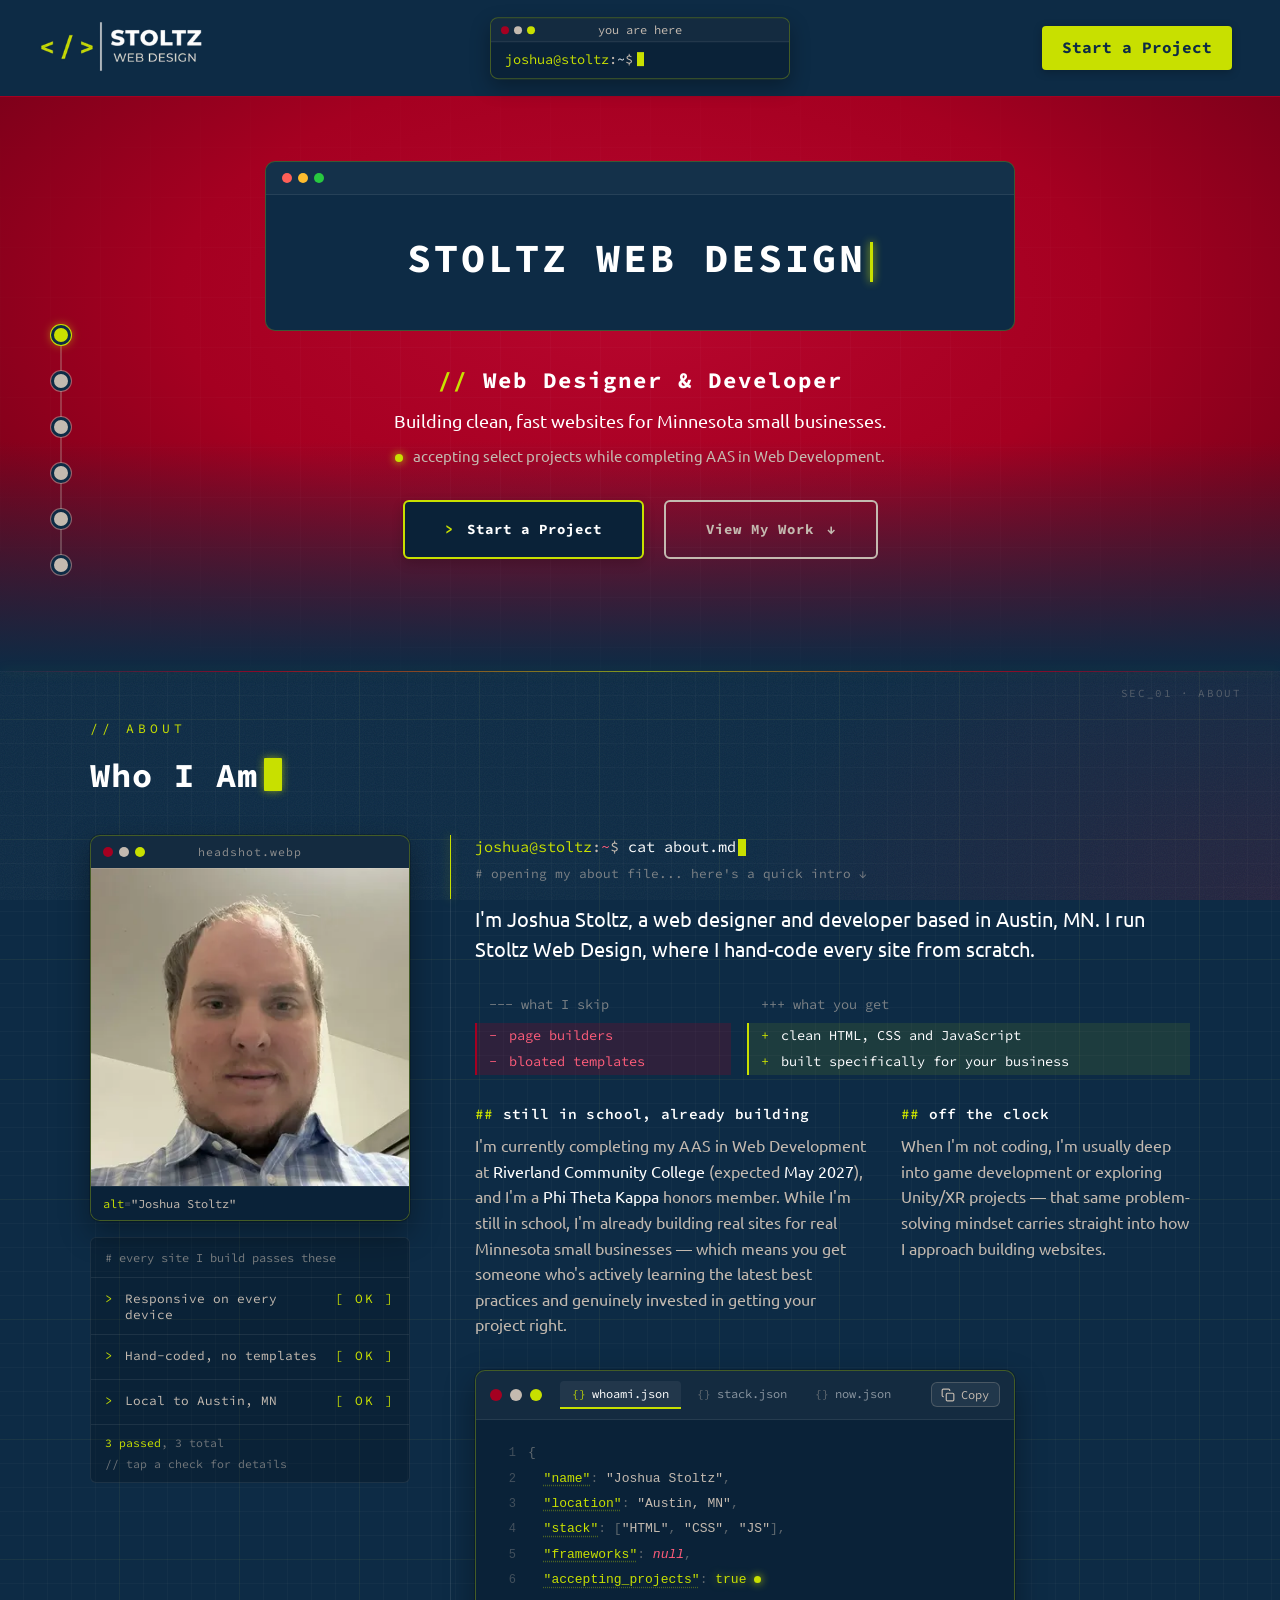
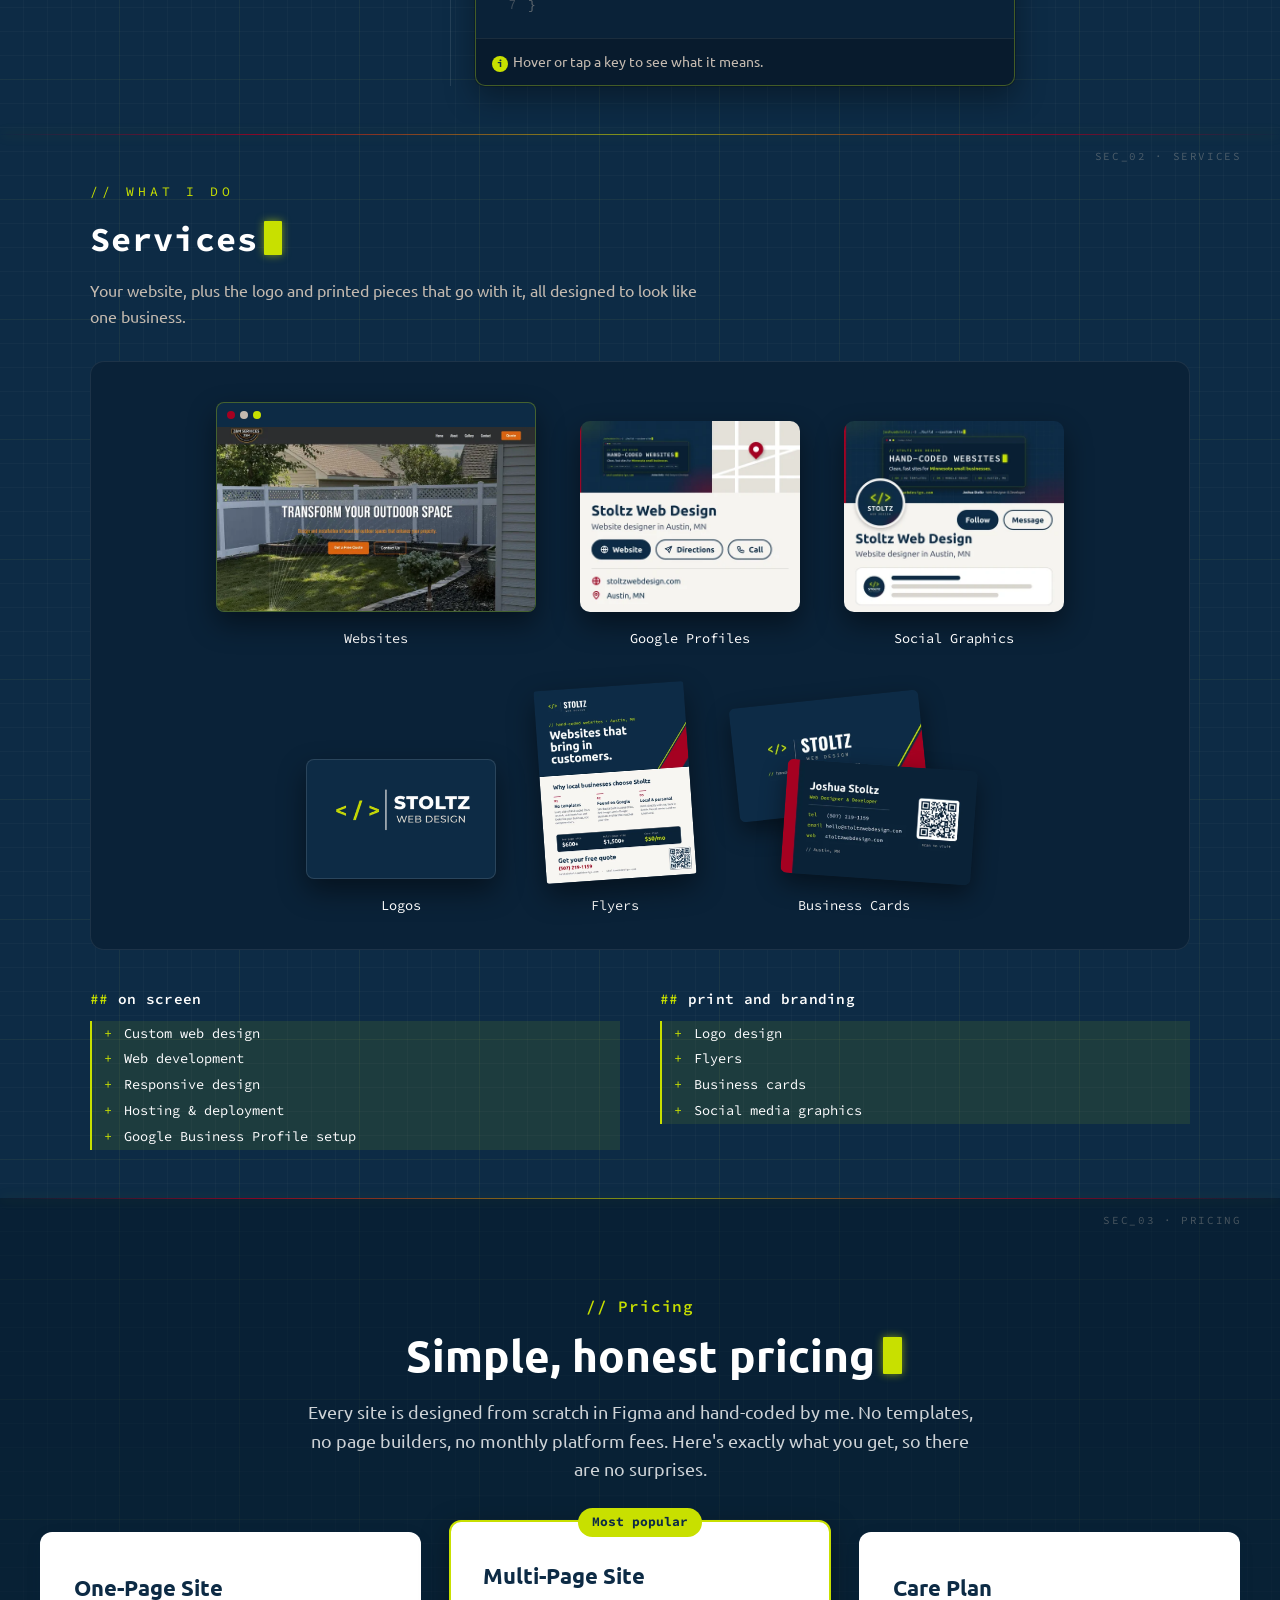
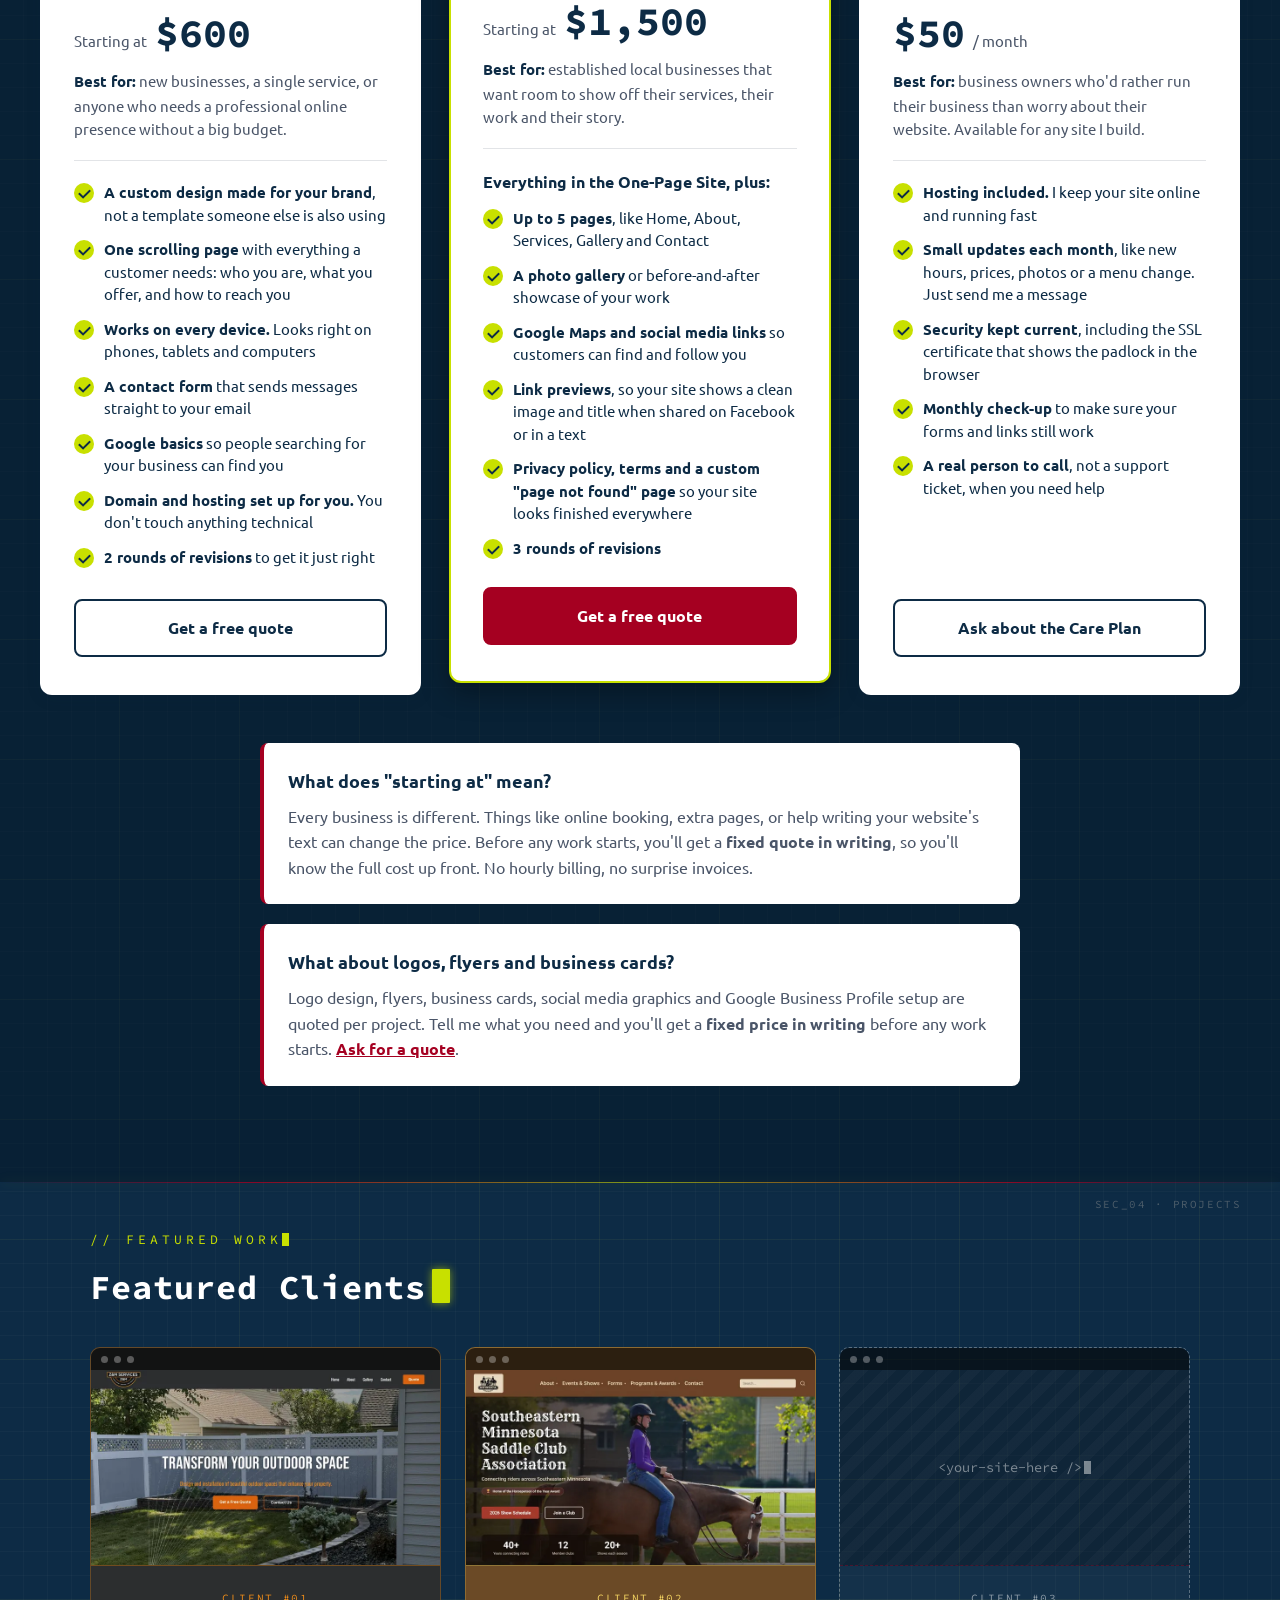
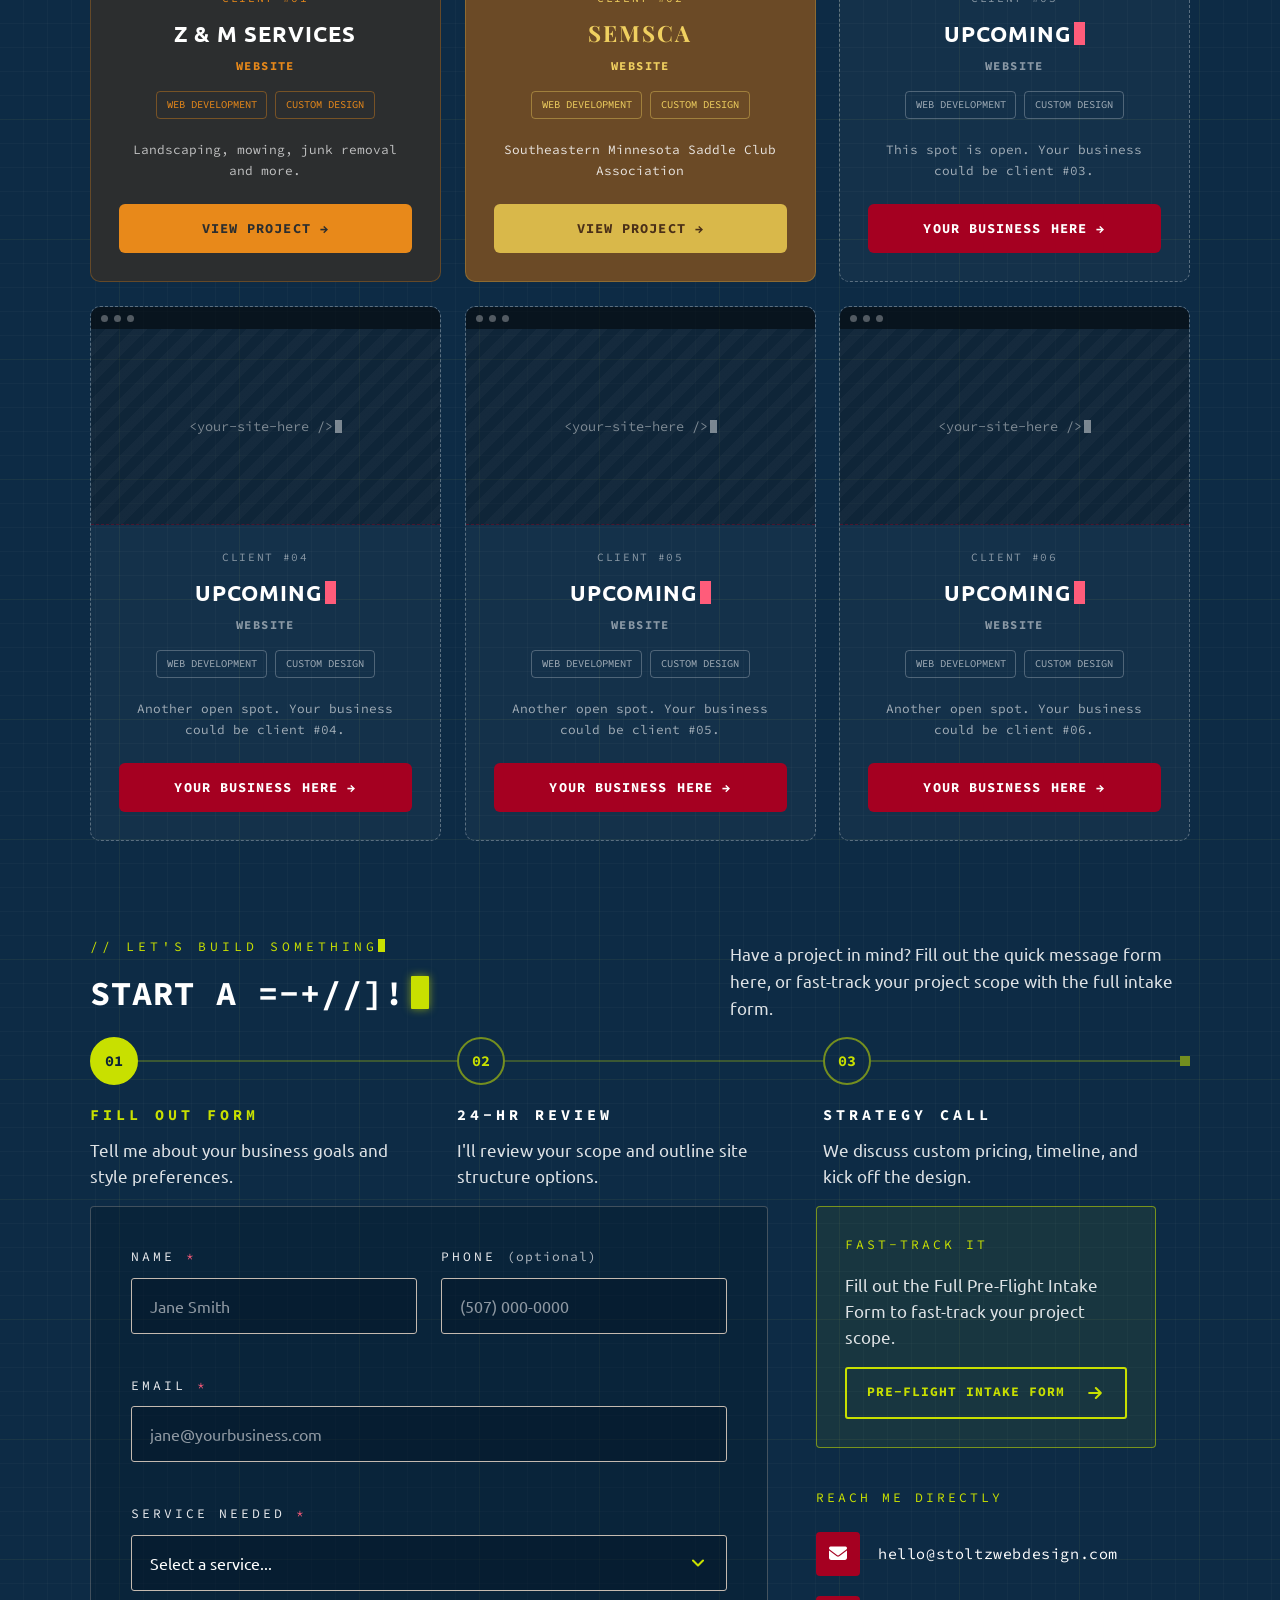
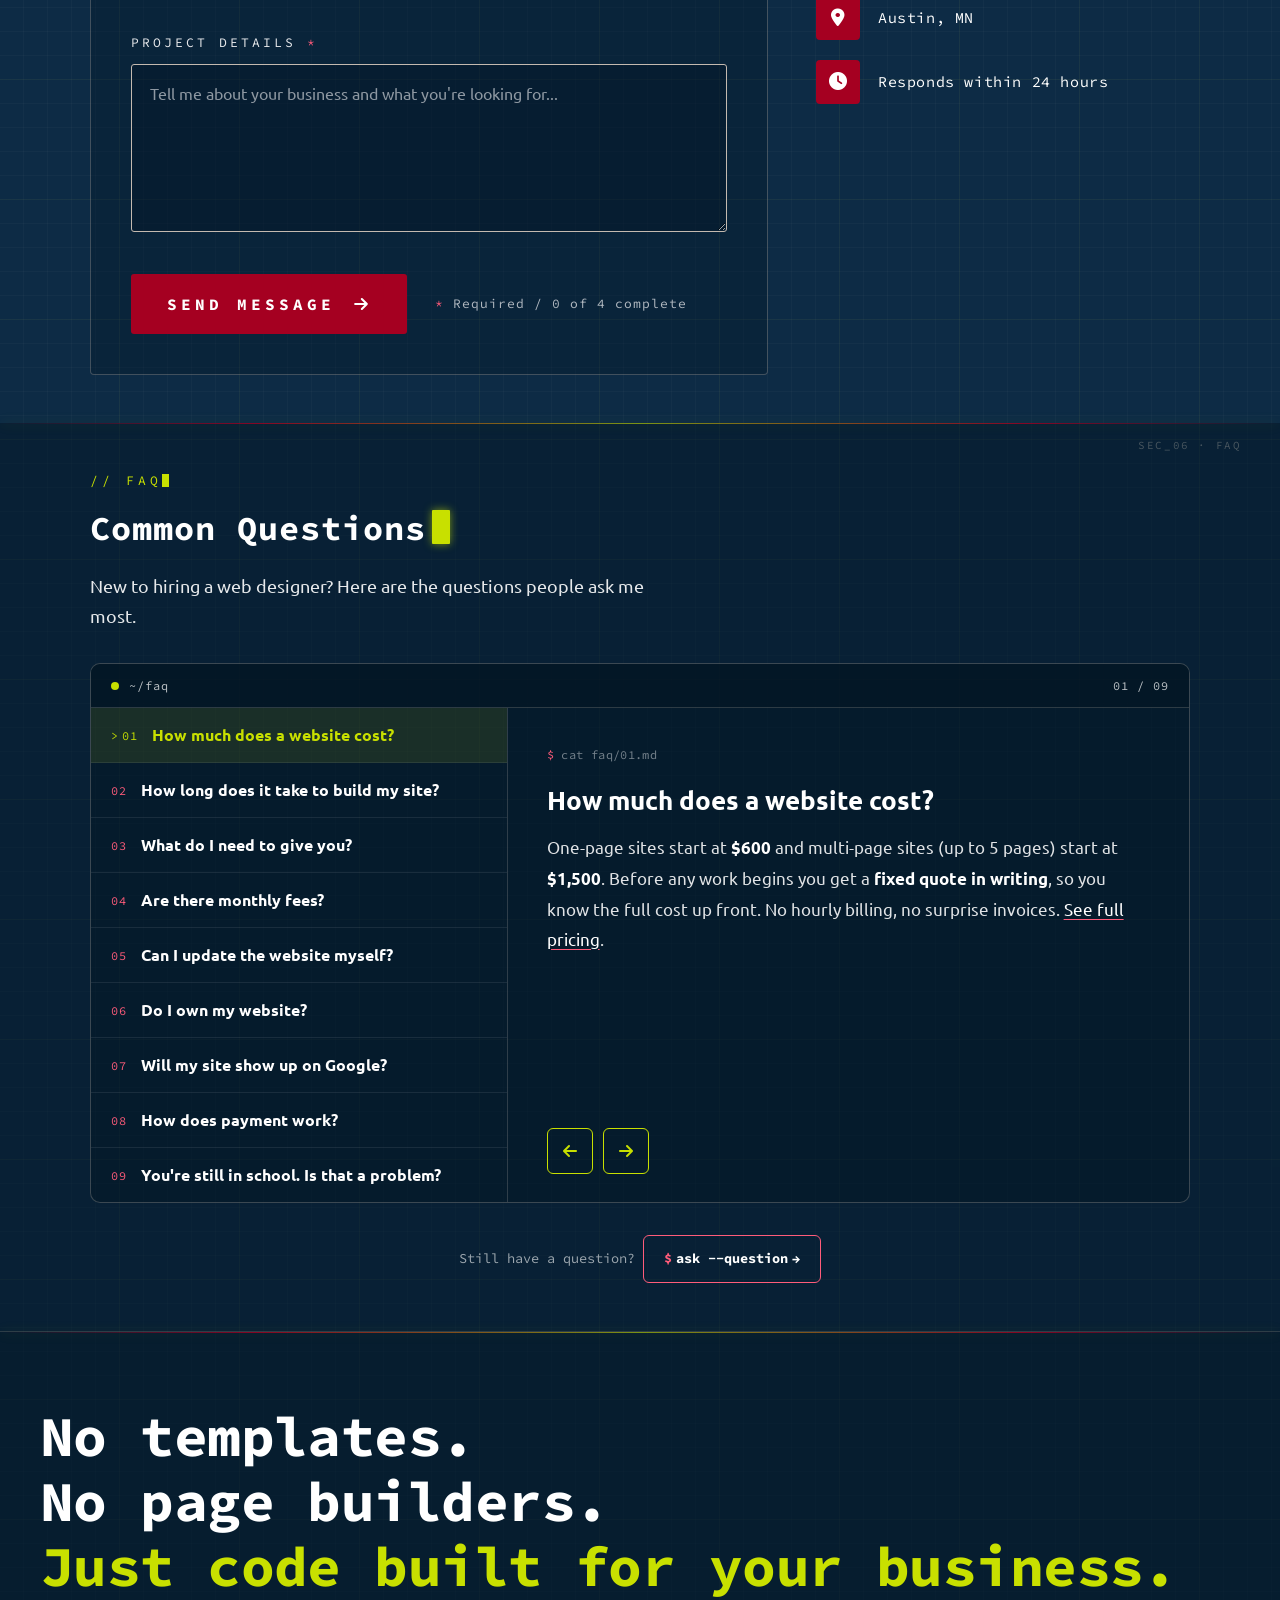
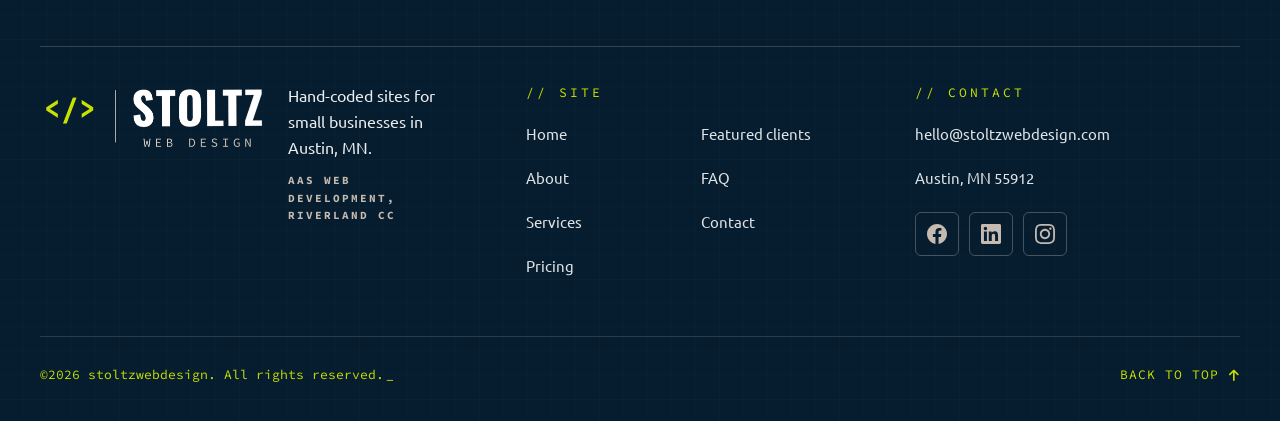
==== index.html @ 880bd02e "Initial commit" ====
<!DOCTYPE html>
<html lang="en">
<head>
  <meta charset="UTF-8" />
  <meta name="viewport" content="width=device-width, initial-scale=1.0" />
 
  <!-- ===== Page title + search description (what Google shows) ===== -->
  <title>Joshua Stoltz | Web Developer | Austin MN</title>
  <meta name="description" content="Stoltz Web Design builds custom, hand-coded websites for small businesses in Austin, MN and southern Minnesota. Fast, mobile-friendly sites with fixed, upfront pricing.">
  <link rel="canonical" href="https://stoltzwebdesign.com/">
  <meta name="theme-color" content="#0D2B45">
 
  <!-- ===== Link previews: Facebook, texts, LinkedIn (Open Graph) ===== -->
 <meta name="google-site-verification" content="0FNvPrrADdDI3hpWzajGYseowH3FAzj6MbQ3qB4H9hs" />
  <meta property="og:type" content="website">
  <meta property="og:site_name" content="Stoltz Web Design">
  <meta property="og:title" content="Joshua Stoltz | Web Developer | Austin MN">
  <meta property="og:description" content="Building clean, fast websites for Minnesota small businesses.">
  <meta property="og:url" content="https://stoltzwebdesign.com/">
  <meta property="og:image" content="https://stoltzwebdesign.com/images/social-preview.png">
  <meta property="og:image:width" content="1200">
  <meta property="og:image:height" content="630">
  <meta property="og:image:alt" content="Stoltz Web Design: hand-coded websites for Minnesota small businesses">
 
  <!-- ===== Link previews: X / Twitter ===== -->
  <meta name="twitter:card" content="summary_large_image">
  <meta name="twitter:title" content="Joshua Stoltz | Web Developer | Austin MN">
  <meta name="twitter:description" content="Building clean, fast websites for Minnesota small businesses.">
  <meta name="twitter:image" content="https://stoltzwebdesign.com/images/social-preview.png">
 
  <!-- ===== Business info for Google (local search) ===== -->
  <script type="application/ld+json">
  {
    "@context": "https://schema.org",
    "@type": "ProfessionalService",
    "name": "Stoltz Web Design",
    "url": "https://stoltzwebdesign.com/",
    "logo": "https://stoltzwebdesign.com/images/stoltzwebdesign-logo-800x400.png",
    "image": "https://stoltzwebdesign.com/images/social-preview.png",
    "description": "Custom, hand-coded websites for small businesses in Austin, MN and southern Minnesota.",
    "email": "hello@stoltzwebdesign.com",
    "founder": { "@type": "Person", "name": "Joshua Stoltz" },
    "address": {
      "@type": "PostalAddress",
      "addressLocality": "Austin",
      "addressRegion": "MN",
      "postalCode": "55912",
      "addressCountry": "US"
    },
    "areaServed": "Southern Minnesota",
    "sameAs": [
      "https://www.facebook.com/stoltzwebdesign",
      "https://www.linkedin.com/in/joshua-stoltz-bab0a749/",
      "https://www.instagram.com/8joshstol0329"
    ]
  }
  </script>
 
  <!-- ===== Fonts: only the ones the site uses (Playfair Display is for the SEMSCA card) ===== -->
  <link rel="preconnect" href="https://fonts.googleapis.com">
  <link rel="preconnect" href="https://fonts.gstatic.com" crossorigin>
  <link rel="preload" href="https://fonts.googleapis.com/css2?family=Source+Code+Pro:wght@400;600&family=Ubuntu:wght@400;700&family=Playfair+Display:wght@700&display=swap" as="style" onload="this.onload=null;this.rel='stylesheet'">
  <noscript><link rel="stylesheet" href="https://fonts.googleapis.com/css2?family=Source+Code+Pro:wght@400;600&family=Ubuntu:wght@400;700&family=Playfair+Display:wght@700&display=swap"></noscript>
 
  <!-- ===== Icons ===== -->
  <link rel="preload" href="https://cdnjs.cloudflare.com/ajax/libs/font-awesome/6.4.2/css/all.min.css" as="style" onload="this.onload=null;this.rel='stylesheet'">
  <noscript><link rel="stylesheet" href="https://cdnjs.cloudflare.com/ajax/libs/font-awesome/6.4.2/css/all.min.css"></noscript>
  <link rel="icon" type="image/png" href="images/favicon.png">
  <link rel="apple-touch-icon" href="images/favicon.png">

  <!-- ===== Google reCAPTCHA v3 (site key is public; the secret key lives in Formspree only) ===== -->
  <script src="https://www.google.com/recaptcha/api.js?render=6LflMOQtAAAAACCQQO16reyTGxxkavxoKQ863CHY" async defer></script>
 
  <link rel="stylesheet" href="css/style.css">
</head>
<body>

<!-- ==========================================================================
     1. HEADER / NAVIGATION
     ========================================================================== -->
<header>
  <nav class="navbar">
    <a class="navbar-brand" href="#">
      <img src="images/stoltzwebdesign-logo.webp"
           srcset="images/stoltzwebdesign-logo-300.webp 300w, images/stoltzwebdesign-logo-448.webp 448w, images/stoltzwebdesign-logo.webp 600w"
           sizes="(max-width: 360px) 200px, (max-width: 768px) 224px, (max-width: 991px) 248px, 300px"
           alt="Stoltz Web Design" width="600" height="300" fetchpriority="high">
    </a>
    <a class="nav-link nav-btn-cta" href="client-questionnaire.html">Start a Project</a>
  </nav>
</header>

<!-- Scroll-dot navigation — replaces the old horizontal nav links -->
<nav class="scroll-dots" id="scrollDots">
  <div class="dot" data-target="hero"><span class="dot-label">Home</span></div>
  <div class="dot" data-target="about"><span class="dot-label">About</span></div>
  <div class="dot" data-target="services"><span class="dot-label">Services</span></div>
  <div class="dot" data-target="pricing"><span class="dot-label">Pricing</span></div>
  <div class="dot" data-target="projects"><span class="dot-label">Work</span></div>
  <div class="dot" data-target="contact"><span class="dot-label">Contact</span></div>
</nav>
<!-- /HEADER / NAVIGATION -->

  <main>

    <!-- ==========================================================================
         2. HERO SECTION
         ========================================================================== -->
    <section class="hero-section" id="hero">
      <div class="hero-inner">
        <!-- NOTE: .hero-label has no CSS anymore (removed as unused during a style.css
             cleanup) — this span is currently dead markup, safe to delete whenever. -->
        <span class="hero-label"></span>

        <div class="typing-hero">
          <div class="typing-container">
            <span id="typed-text">JOSHUA STOLTZ</span><span class="cursor"></span>
          </div>
        </div>

        <p class="hero-sub">Web Designer & Developer</p>

        <p class="hero-tagline">
          Building clean, fast websites for Minnesota small businesses.

          <span class="hero-status">accepting select projects while completing AAS in Web Development.</span>
        </p>

      <div class="hero-cta">
  <a href="client-questionnaire.html" class="btn-primary-custom"><span class="btn-prompt" aria-hidden="true">&gt;</span> Start a Project</a>
<a href="#projects" class="btn-outline-custom">View My Work <span class="btn-down" aria-hidden="true">&darr;</span></a>
</div>

      </div>
    </section>
    <!-- /HERO SECTION -->

<!-- ==========================================================================
     3. ABOUT SECTION
     ========================================================================== -->
<section class="about-section" id="about">
  <div class="about-container">

    <div class="about-header">
      <p class="section-label">// ABOUT</p>
      <h2 class="section-title">Who I Am</h2>
    </div>

    <div class="about-grid">

      <!-- Left Column: Photo & Site Checks -->
      <div class="about-media">

        <!-- Photo in a file window. The bar under it shows the image's alt text as code. -->
        <figure class="about-image-wrapper">
          <img src="images/headshot.webp" srcset="images/headshot-360.webp 360w, images/headshot-540.webp 540w, images/headshot.webp 720w" sizes="340px" alt="Joshua Stoltz" class="about-portrait" width="720" height="720" loading="lazy" decoding="async">
          <figcaption class="about-caption" aria-hidden="true"><span class="cap-attr">alt</span><span class="cap-punct">=</span><span class="cap-str">"Joshua Stoltz"</span></figcaption>
        </figure>

        <!-- Site checks: boot up on scroll, click to expand -->
        <div class="about-badges">
          <p class="badge-title"># every site I build passes these</p>
          <div class="badge-item">
            <button class="badge" type="button" aria-expanded="false" aria-controls="badge-detail-1">
              <span class="badge-text">Responsive on every device</span>
              <span class="badge-status" aria-hidden="true">[ OK ]</span>
            </button>
            <p class="badge-detail" id="badge-detail-1" hidden>Tested at phone, tablet and desktop sizes (375px, 768px and 1440px) before launch.</p>
          </div>
          <div class="badge-item">
            <button class="badge" type="button" aria-expanded="false" aria-controls="badge-detail-2">
              <span class="badge-text">Hand-coded, no templates</span>
              <span class="badge-status" aria-hidden="true">[ OK ]</span>
            </button>
            <p class="badge-detail" id="badge-detail-2" hidden>Written line by line in HTML, CSS and JavaScript. No Wix, no WordPress themes, no page builders.</p>
          </div>
          <div class="badge-item">
            <button class="badge" type="button" aria-expanded="false" aria-controls="badge-detail-3">
              <span class="badge-text">Local to Austin, MN</span>
              <span class="badge-status" aria-hidden="true">[ OK ]</span>
            </button>
            <p class="badge-detail" id="badge-detail-3" hidden>Based right here in Austin. Happy to meet in person and talk through your project.</p>
          </div>
          <p class="badge-hint" aria-hidden="true">
            <span><span class="badge-pass">3 passed</span>, 3 total</span>
            <span>// tap a check for details</span>
          </p>
        </div>
      </div>

      <!-- Right Column: Bio Copy -->
      <div class="about-content">

        <!-- Terminal intro: command types out, then the comment fades in -->
        <div class="term-block">
          <p class="term-prompt">
            <span class="sr-only">Terminal command: open my about file</span>
            <span aria-hidden="true"><span class="term-user">joshua@stoltz</span>:<span class="term-path">~</span>$
            <span class="term-cmd" data-cmd="cat about.md">cat about.md</span><span class="term-caret"></span></span>
          </p>
          <p class="term-comment"># opening my about file... here's a quick intro ↓</p>
        </div>

        <!-- about.md: the "file" the command above prints out.
             Each block below appears in turn once the command finishes typing. -->
        <div class="md-out">

          <p class="md-lead">
            I'm Joshua Stoltz, a web designer and developer based in Austin, MN. I run Stoltz Web Design,
            where I hand-code every site from scratch.
          </p>

          <!-- Split diff: left pane is what I skip, right pane is what you get.
               The panes sit side by side and stack when the column gets narrow. -->
          <div class="md-diff">
            <div class="diff-pane">
              <div class="diff-file"><span aria-hidden="true">--- </span>what I skip</div>
              <ul class="diff-lines">
                <li class="diff-del"><span class="diff-mark" aria-hidden="true">-</span><span>page builders</span></li>
                <li class="diff-del"><span class="diff-mark" aria-hidden="true">-</span><span>bloated templates</span></li>
              </ul>
            </div>
            <div class="diff-pane diff-pane--add">
              <div class="diff-file"><span aria-hidden="true">+++ </span>what you get</div>
              <ul class="diff-lines">
                <li class="diff-add"><span class="diff-mark" aria-hidden="true">+</span><span>clean HTML, CSS and JavaScript</span></li>
                <li class="diff-add"><span class="diff-mark" aria-hidden="true">+</span><span>built specifically for your business</span></li>
              </ul>
            </div>
          </div>

          <!-- Two sections side by side; they stack when the column gets narrow -->
          <div class="md-row">
            <div class="md-block md-block--wide">
              <h3 class="md-h">still in school, already building</h3>
              <p>
                I'm currently completing my AAS in Web Development at <strong>Riverland Community College</strong>
                (expected <strong>May 2027</strong>), and I'm a <strong>Phi Theta Kappa</strong> honors member.
                While I'm still in school, I'm already building real sites for real Minnesota small businesses —
                which means you get someone who's actively learning the latest best practices and genuinely
                invested in getting your project right.
              </p>
            </div>

            <div class="md-block">
              <h3 class="md-h">off the clock</h3>
              <p>
                When I'm not coding, I'm usually deep into game development or exploring Unity/XR projects — that
                same problem-solving mindset carries straight into how I approach building websites.
              </p>
            </div>
          </div>

        </div><!-- /.md-out -->

 <!-- Interactive code card: file tabs + plain-English tooltips -->
<div class="code-card" id="codeCard">
  <div class="code-card-bar">
    <div class="window-controls">
      <span class="control close" title="Close"></span>
      <span class="control minimize" title="Minimize"></span>
      <span class="control maximize" title="Maximize"></span>
    </div>

    <div class="code-tabs" role="tablist" aria-label="About files">
      <button class="code-tab is-active" role="tab" id="tab-whoami" aria-selected="true" aria-controls="file-whoami">
        <span class="tab-icon">{}</span>
        <span class="tab-name">whoami.json</span>
      </button>
      <button class="code-tab" role="tab" id="tab-stack" aria-selected="false" aria-controls="file-stack" tabindex="-1">
        <span class="tab-icon">{}</span>
        <span class="tab-name">stack.json</span>
      </button>
      <button class="code-tab" role="tab" id="tab-now" aria-selected="false" aria-controls="file-now" tabindex="-1">
        <span class="tab-icon">{}</span>
        <span class="tab-name">now.json</span>
      </button>
    </div>

    <!-- Copy Button -->
    <button class="copy-btn" id="copyJsonBtn" type="button" aria-label="Copy JSON file">
      <svg class="copy-icon" viewBox="0 0 24 24" width="14" height="14" stroke="currentColor" stroke-width="2" fill="none">
        <rect x="9" y="9" width="13" height="13" rx="2" ry="2"></rect>
        <path d="M5 15H4a2 2 0 0 1-2-2V4a2 2 0 0 1 2-2h9a2 2 0 0 1 2 2v1"></path>
      </svg>
      <span class="copy-text">Copy</span>
    </button>
  </div>

  <!-- FILE 1: whoami.json -->
  <pre class="code-file is-active" id="file-whoami" role="tabpanel" aria-labelledby="tab-whoami"><code><span class="line"><span class="ln">1</span><span class="p">{</span></span>
<span class="line"><span class="ln">2</span>  <span class="k" tabindex="0" data-tip="That's me.">"name"</span><span class="p">:</span> <span class="s">"Joshua Stoltz"</span><span class="p">,</span></span>
<span class="line"><span class="ln">3</span>  <span class="k" tabindex="0" data-tip="Local. We can meet in person.">"location"</span><span class="p">:</span> <span class="s">"Austin, MN"</span><span class="p">,</span></span>
<span class="line"><span class="ln">4</span>  <span class="k" tabindex="0" data-tip="The three languages every website is built with.">"stack"</span><span class="p">:</span> <span class="p">[</span><span class="s">"HTML"</span><span class="p">,</span> <span class="s">"CSS"</span><span class="p">,</span> <span class="s">"JS"</span><span class="p">],</span></span>
<span class="line"><span class="ln">5</span>  <span class="k" tabindex="0" data-tip="No page builders or bloated add-ons. Everything is written by hand.">"frameworks"</span><span class="p">:</span> <span class="n null-val">null</span><span class="p">,</span></span>
<span class="line"><span class="ln">6</span>  <span class="k" tabindex="0" data-tip="Yes, I'm taking new clients. Click true to get in touch.">"accepting_projects"</span><span class="p">:</span> <a href="#contact" class="n code-live">true<span class="pulse-dot" title="Available now"></span></a></span>
<span class="line"><span class="ln">7</span><span class="p">}</span></span></code></pre>

  <!-- FILE 2: stack.json -->
  <pre class="code-file" id="file-stack" role="tabpanel" aria-labelledby="tab-stack" hidden><code><span class="line"><span class="ln">1</span><span class="p">{</span></span>
<span class="line"><span class="ln">2</span>  <span class="k" tabindex="0" data-tip="Every site is designed first, so you see it before it's built.">"design"</span><span class="p">:</span> <span class="s">"Figma"</span><span class="p">,</span></span>
<span class="line"><span class="ln">3</span>  <span class="k" tabindex="0" data-tip="The code behind your site, written from scratch.">"code"</span><span class="p">:</span> <span class="p">[</span><span class="s">"HTML5"</span><span class="p">,</span> <span class="s">"CSS3"</span><span class="p">,</span> <span class="s">"JavaScript"</span><span class="p">],</span></span>
<span class="line"><span class="ln">4</span>  <span class="k" tabindex="0" data-tip="Where your site lives online. Fast and secure.">"hosting"</span><span class="p">:</span> <span class="s">"Netlify"</span><span class="p">,</span></span>
<span class="line"><span class="ln">5</span>  <span class="k" tabindex="0" data-tip="Contact forms that send straight to your email.">"forms"</span><span class="p">:</span> <span class="s">"Formspree"</span><span class="p">,</span></span>
<span class="line"><span class="ln">6</span>  <span class="k" tabindex="0" data-tip="Tested at phone, tablet and desktop sizes.">"breakpoints"</span><span class="p">:</span> <span class="p">[</span><span class="n num-val">375</span><span class="p">,</span> <span class="n num-val">768</span><span class="p">,</span> <span class="n num-val">1440</span><span class="p">]</span></span>
<span class="line"><span class="ln">7</span><span class="p">}</span></span></code></pre>

  <!-- FILE 3: now.json -->
  <pre class="code-file" id="file-now" role="tabpanel" aria-labelledby="tab-now" hidden><code><span class="line"><span class="ln">1</span><span class="p">{</span></span>
<span class="line"><span class="ln">2</span>  <span class="k" tabindex="0" data-tip="My current degree program.">"studying"</span><span class="p">:</span> <span class="s">"AAS Web Development"</span><span class="p">,</span></span>
<span class="line"><span class="ln">3</span>  <span class="k" tabindex="0" data-tip="Riverland Community College.">"school"</span><span class="p">:</span> <span class="s">"Riverland CC"</span><span class="p">,</span></span>
<span class="line"><span class="ln">4</span>  <span class="k" tabindex="0" data-tip="Expected graduation.">"graduating"</span><span class="p">:</span> <span class="s">"May 2027"</span><span class="p">,</span></span>
<span class="line"><span class="ln">5</span>  <span class="k" tabindex="0" data-tip="Academic honor society for top students.">"honors"</span><span class="p">:</span> <span class="s">"Phi Theta Kappa"</span><span class="p">,</span></span>
<span class="line"><span class="ln">6</span>  <span class="k" tabindex="0" data-tip="What I build when I'm not building websites.">"side_quest"</span><span class="p">:</span> <span class="s">"Unity / XR games"</span></span>
<span class="line"><span class="ln">7</span><span class="p">}</span></span></code></pre>

  <p class="code-hint" aria-live="polite">
    <span class="hint-icon">i</span>
    <span>Hover or tap a key to see what it means.</span>
  </p>
</div><!-- /.code-card -->

      </div><!-- /.about-content -->
    </div><!-- /.about-grid -->
  </div><!-- /.about-container -->
</section>
<!-- /ABOUT SECTION -->

<section class="services-section" id="services">
  <div class="section-heading">
    <p class="section-label">// WHAT I DO</p>
    <h2 class="section-title">Services</h2>
    <p class="services-intro">Your website, plus the logo and printed pieces that go with it, all designed to look like one business.</p>
  </div>

  <!-- The kit: a real example of each kind of work -->
  <div class="kit">
    <figure class="kit-item">
      <div class="kit-browser">
        <img src="zm-fullpage.webp" alt="The Z&amp;M Services website" width="800" height="1113" loading="lazy" decoding="async">
      </div>
      <figcaption>Websites</figcaption>
    </figure>

    <figure class="kit-item">
      <img class="kit-shot" src="images/service-google.webp" alt="Example of a Google Business Profile for Stoltz Web Design" width="460" height="400" loading="lazy" decoding="async">
      <figcaption>Google Profiles</figcaption>
    </figure>

    <figure class="kit-item">
      <img class="kit-shot" src="images/service-social.webp" alt="Example of a social media page with a matching cover and profile picture" width="460" height="400" loading="lazy" decoding="async">
      <figcaption>Social Graphics</figcaption>
    </figure>

    <figure class="kit-item">
      <div class="kit-logo">
        <img src="images/stoltzwebdesign-logo-448.webp" alt="The Stoltz Web Design logo" width="448" height="224" loading="lazy" decoding="async">
      </div>
      <figcaption>Logos</figcaption>
    </figure>

    <figure class="kit-item">
      <img class="kit-flyer" src="images/service-flyer.webp" alt="A Stoltz Web Design flyer" width="450" height="579" loading="lazy" decoding="async">
      <figcaption>Flyers</figcaption>
    </figure>

    <figure class="kit-item">
      <div class="kit-cards">
        <img src="images/service-card-front.webp" alt="" width="520" height="312" loading="lazy" decoding="async">
        <img src="images/service-card-back.webp" alt="A Stoltz Web Design business card" width="520" height="312" loading="lazy" decoding="async">
      </div>
      <figcaption>Business Cards</figcaption>
    </figure>
  </div>

  <!-- The full list, in two groups -->
  <div class="svc-lists">
    <div class="svc-list">
      <h3 class="md-h">on screen</h3>
      <ul class="diff-lines">
        <li class="diff-add"><span class="diff-mark" aria-hidden="true">+</span><span>Custom web design</span></li>
        <li class="diff-add"><span class="diff-mark" aria-hidden="true">+</span><span>Web development</span></li>
        <li class="diff-add"><span class="diff-mark" aria-hidden="true">+</span><span>Responsive design</span></li>
        <li class="diff-add"><span class="diff-mark" aria-hidden="true">+</span><span>Hosting &amp; deployment</span></li>
        <li class="diff-add"><span class="diff-mark" aria-hidden="true">+</span><span>Google Business Profile setup</span></li>
      </ul>
    </div>

    <div class="svc-list">
      <h3 class="md-h">print and branding</h3>
      <ul class="diff-lines">
        <li class="diff-add"><span class="diff-mark" aria-hidden="true">+</span><span>Logo design</span></li>
        <li class="diff-add"><span class="diff-mark" aria-hidden="true">+</span><span>Flyers</span></li>
        <li class="diff-add"><span class="diff-mark" aria-hidden="true">+</span><span>Business cards</span></li>
        <li class="diff-add"><span class="diff-mark" aria-hidden="true">+</span><span>Social media graphics</span></li>
      </ul>
    </div>
  </div>
</section>
<!-- /SERVICES SECTION -->
<!-- ==========================================================================
     4b. PRICING SECTION
     ========================================================================== -->
<section class="pricing" id="pricing" aria-labelledby="pricing-heading">
  <div class="pricing__container">

    <div class="pricing__header">
      <p class="pricing__eyebrow">// Pricing</p>
      <h2 class="pricing__heading" id="pricing-heading">Simple, honest pricing</h2>
      <p class="pricing__intro">
        Every site is designed from scratch in Figma and hand-coded by me. No templates,
        no page builders, no monthly platform fees. Here's exactly what you get, so there
        are no surprises.
      </p>
    </div>

    <div class="pricing__grid">

      <!-- ONE-PAGE SITE -->
      <article class="pricing__card">
        <h3 class="pricing__name">One-Page Site</h3>
        <p class="pricing__price">
          <span class="pricing__from">Starting at</span>
          <span class="pricing__amount">$600</span>
        </p>
        <p class="pricing__fit">
          <strong>Best for:</strong> new businesses, a single service, or anyone who needs
          a professional online presence without a big budget.
        </p>
        <ul class="pricing__list">
          <li><strong>A custom design made for your brand</strong>, not a template someone else is also using</li>
          <li><strong>One scrolling page</strong> with everything a customer needs: who you are, what you offer, and how to reach you</li>
          <li><strong>Works on every device.</strong> Looks right on phones, tablets and computers</li>
          <li><strong>A contact form</strong> that sends messages straight to your email</li>
          <li><strong>Google basics</strong> so people searching for your business can find you</li>
          <li><strong>Domain and hosting set up for you.</strong> You don't touch anything technical</li>
          <li><strong>2 rounds of revisions</strong> to get it just right</li>
        </ul>
        <a class="pricing__btn pricing__btn--outline" href="#contact">Get a free quote</a>
      </article>

      <!-- MULTI-PAGE SITE (featured) -->
      <article class="pricing__card pricing__card--featured">
        <p class="pricing__badge">Most popular</p>
        <h3 class="pricing__name">Multi-Page Site</h3>
        <p class="pricing__price">
          <span class="pricing__from">Starting at</span>
          <span class="pricing__amount">$1,500</span>
        </p>
        <p class="pricing__fit">
          <strong>Best for:</strong> established local businesses that want room to show off
          their services, their work and their story.
        </p>
        <p class="pricing__plus">Everything in the One-Page Site, plus:</p>
        <ul class="pricing__list">
          <li><strong>Up to 5 pages</strong>, like Home, About, Services, Gallery and Contact</li>
          <li><strong>A photo gallery</strong> or before-and-after showcase of your work</li>
          <li><strong>Google Maps and social media links</strong> so customers can find and follow you</li>
          <li><strong>Link previews</strong>, so your site shows a clean image and title when shared on Facebook or in a text</li>
          <li><strong>Privacy policy, terms and a custom "page not found" page</strong> so your site looks finished everywhere</li>
          <li><strong>3 rounds of revisions</strong></li>
        </ul>
        <a class="pricing__btn" href="#contact">Get a free quote</a>
      </article>

      <!-- CARE PLAN -->
      <article class="pricing__card">
        <h3 class="pricing__name">Care Plan</h3>
        <p class="pricing__price">
          <span class="pricing__amount">$50</span>
          <span class="pricing__per">/ month</span>
        </p>
        <p class="pricing__fit">
          <strong>Best for:</strong> business owners who'd rather run their business than
          worry about their website. Available for any site I build.
        </p>
        <ul class="pricing__list">
          <li><strong>Hosting included.</strong> I keep your site online and running fast</li>
          <li><strong>Small updates each month</strong>, like new hours, prices, photos or a menu change. Just send me a message</li>
          <li><strong>Security kept current</strong>, including the SSL certificate that shows the padlock in the browser</li>
          <li><strong>Monthly check-up</strong> to make sure your forms and links still work</li>
          <li><strong>A real person to call</strong>, not a support ticket, when you need help</li>
        </ul>
        <a class="pricing__btn pricing__btn--outline" href="#contact">Ask about the Care Plan</a>
      </article>

    </div>

    <!-- What "starting at" means -->
    <div class="pricing__note">
      <h3 class="pricing__note-heading">What does "starting at" mean?</h3>
      <p>
        Every business is different. Things like online booking, extra pages, or help writing
        your website's text can change the price. Before any work starts, you'll get a
        <strong>fixed quote in writing</strong>, so you'll know the full cost up front.
        No hourly billing, no surprise invoices.
      </p>
    </div>

    <!-- Print and branding work has no set price list -->
    <div class="pricing__note">
      <h3 class="pricing__note-heading">What about logos, flyers and business cards?</h3>
      <p>
        Logo design, flyers, business cards, social media graphics and Google Business Profile
        setup are quoted per project. Tell me what you need and you'll get a
        <strong>fixed price in writing</strong> before any work starts.
        <a href="#contact">Ask for a quote</a>.
      </p>
    </div>

  </div>
</section>
<!-- /PRICING SECTION -->

<!-- ==========================================================================
     5. FEATURED CLIENTS / PORTFOLIO SECTION
     ========================================================================== -->
<section class="clients-section" id="projects">
  <div class="section-heading">
    <p class="section-label">// FEATURED WORK</p>
    <h2 class="section-title">Featured Clients</h2>
  </div>

  <div class="cards-grid">
    <!-- Client 1: Z&M Services -->
    <div class="card card--zm">
      <div class="card-preview">
        <div class="preview-bar" aria-hidden="true"><span></span><span></span><span></span></div>
        <img src="zm-fullpage.webp" alt="Full-page screenshot of the Z&amp;M Services website" width="800" height="1113" loading="lazy" decoding="async">
      </div>
      <span class="client-label">CLIENT #01</span>
      <h3 class="client-name">Z &amp; M SERVICES</h3>
      <p class="project-type">WEBSITE</p>
      <div class="tags">
        <span class="tag">WEB DEVELOPMENT</span>
        <span class="tag">CUSTOM DESIGN</span>
      </div>
      <p class="description">Landscaping, mowing, junk removal and more.</p>
      <a href="zm-project.html" class="btn-view-project" aria-label="View project: Z&amp;M Services case study">VIEW PROJECT <span class="btn-arrow" aria-hidden="true">&rarr;</span></a>
    </div>

    <!-- Client 2: SEMSCA -->
    <div class="card card--semsca">
      <div class="card-preview">
        <div class="preview-bar" aria-hidden="true"><span></span><span></span><span></span></div>
        <img src="semsca-fullpage.webp" alt="Full-page screenshot of the SEMSCA website" width="800" height="1498" loading="lazy" decoding="async">
      </div>
      <span class="client-label">CLIENT #02</span>
      <h3 class="client-name">SEMSCA</h3>
      <p class="project-type">WEBSITE</p>
      <div class="tags">
        <span class="tag">WEB DEVELOPMENT</span>
        <span class="tag">CUSTOM DESIGN</span>
      </div>
      <p class="description">Southeastern Minnesota Saddle Club Association</p>
      <a href="semsca.html" class="btn-view-project" aria-label="View project: SEMSCA case study">VIEW PROJECT <span class="btn-arrow" aria-hidden="true">&rarr;</span></a>
    </div>

    <!-- Client 3: Open slot / call to action -->
    <div class="card card--upcoming">
      <div class="card-preview">
        <div class="preview-bar" aria-hidden="true"><span></span><span></span><span></span></div>
        <div class="preview-empty" aria-hidden="true">&lt;your-site-here /&gt;<span class="card-cursor"></span></div>
      </div>
      <span class="client-label">CLIENT #03</span>
      <h3 class="client-name">UPCOMING<span class="card-cursor" aria-hidden="true"></span></h3>
      <p class="project-type">WEBSITE</p>
      <div class="tags">
        <span class="tag">WEB DEVELOPMENT</span>
        <span class="tag">CUSTOM DESIGN</span>
      </div>
      <p class="description">This spot is open. Your business could be client #03.</p>
      <a href="client-questionnaire.html" class="btn-view-project">YOUR BUSINESS HERE <span class="btn-arrow" aria-hidden="true">&rarr;</span></a>
    </div>
    
    <!-- Client 4: Open slot / call to action -->
    <div class="card card--upcoming">
      <div class="card-preview">
        <div class="preview-bar" aria-hidden="true"><span></span><span></span><span></span></div>
        <div class="preview-empty" aria-hidden="true">&lt;your-site-here /&gt;<span class="card-cursor"></span></div>
      </div>
      <span class="client-label">CLIENT #04</span>
      <h3 class="client-name">UPCOMING<span class="card-cursor" aria-hidden="true"></span></h3>
      <p class="project-type">WEBSITE</p>
      <div class="tags">
        <span class="tag">WEB DEVELOPMENT</span>
        <span class="tag">CUSTOM DESIGN</span>
      </div>
      <p class="description">Another open spot. Your business could be client #04.</p>
      <a href="client-questionnaire.html" class="btn-view-project">YOUR BUSINESS HERE <span class="btn-arrow" aria-hidden="true">&rarr;</span></a>
    </div>

    <!-- Client 5: Open slot / call to action -->
    <div class="card card--upcoming">
      <div class="card-preview">
        <div class="preview-bar" aria-hidden="true"><span></span><span></span><span></span></div>
        <div class="preview-empty" aria-hidden="true">&lt;your-site-here /&gt;<span class="card-cursor"></span></div>
      </div>
      <span class="client-label">CLIENT #05</span>
      <h3 class="client-name">UPCOMING<span class="card-cursor" aria-hidden="true"></span></h3>
      <p class="project-type">WEBSITE</p>
      <div class="tags">
        <span class="tag">WEB DEVELOPMENT</span>
        <span class="tag">CUSTOM DESIGN</span>
      </div>
      <p class="description">Another open spot. Your business could be client #05.</p>
      <a href="client-questionnaire.html" class="btn-view-project">YOUR BUSINESS HERE <span class="btn-arrow" aria-hidden="true">&rarr;</span></a>
    </div>

    <!-- Client 6: Open slot / call to action -->
    <div class="card card--upcoming">
      <div class="card-preview">
        <div class="preview-bar" aria-hidden="true"><span></span><span></span><span></span></div>
        <div class="preview-empty" aria-hidden="true">&lt;your-site-here /&gt;<span class="card-cursor"></span></div>
      </div>
      <span class="client-label">CLIENT #06</span>
      <h3 class="client-name">UPCOMING<span class="card-cursor" aria-hidden="true"></span></h3>
      <p class="project-type">WEBSITE</p>
      <div class="tags">
        <span class="tag">WEB DEVELOPMENT</span>
        <span class="tag">CUSTOM DESIGN</span>
      </div>
      <p class="description">Another open spot. Your business could be client #06.</p>
      <a href="client-questionnaire.html" class="btn-view-project">YOUR BUSINESS HERE <span class="btn-arrow" aria-hidden="true">&rarr;</span></a>
    </div>
  </div>
</section>
<!-- /FEATURED CLIENTS SECTION -->

<!-- ==========================================================================
     5. CONTACT SECTION (START A PROJECT)
     ========================================================================== -->
<section class="start-project" id="contact" aria-labelledby="sp-title">
  <div class="sp-inner">

    <!-- 5a. Heading + intro -->
    <div class="sp-header">
      <div class="section-heading">
        <p class="section-label">// LET'S BUILD SOMETHING</p>
        <h2 class="section-title" id="sp-title">START A PROJECT</h2>
      </div>
      <p class="sp-intro">Have a project in mind? Fill out the quick message form here, or fast-track your project scope with the full intake form.</p>
    </header>

    <!-- 5b. Timeline. Step 01 is current while the form is open; script.js fills
         the line toward 02 as the required fields are completed. -->
    <ol class="sp-steps" role="list">
      <li class="sp-step is-current">
        <div class="sp-step-marker" aria-hidden="true">
          <span class="sp-step-num">
            <span class="sp-step-digits">01</span>
            <svg viewBox="0 0 24 24" fill="none" stroke="currentColor" stroke-width="3" stroke-linecap="round" stroke-linejoin="round"><path d="M5 12.5l4.5 4.5L19 7.5" /></svg>
          </span>
          <span class="sp-step-line"><span class="sp-step-fill"></span></span>
        </div>
        <div class="sp-step-text">
          <h3 class="sp-step-title">FILL OUT FORM</h3>
          <p>Tell me about your business goals and style preferences.</p>
        </div>
      </li>
      <li class="sp-step">
        <div class="sp-step-marker" aria-hidden="true">
          <span class="sp-step-num"><span class="sp-step-digits">02</span></span>
          <span class="sp-step-line"></span>
        </div>
        <div class="sp-step-text">
          <h3 class="sp-step-title">24-HR REVIEW</h3>
          <p>I'll review your scope and outline site structure options.</p>
        </div>
      </li>
      <li class="sp-step">
        <div class="sp-step-marker" aria-hidden="true">
          <span class="sp-step-num"><span class="sp-step-digits">03</span></span>
          <span class="sp-step-line"></span>
        </div>
        <div class="sp-step-text">
          <h3 class="sp-step-title">STRATEGY CALL</h3>
          <p>We discuss custom pricing, timeline, and kick off the design.</p>
        </div>
      </li>
    </ol>

    <!-- 5c. Two-column container: form (left) + fast-track card and contact info (right) -->
    <div class="sp-body">

      <!-- Left Column: Formspree Contact Form -->
      <div class="sp-form-wrap">
        <form class="sp-form" id="contactForm" action="https://formspree.io/f/maqzoybq" method="POST">
          <div class="sp-field-row">
            <div class="sp-field">
              <label for="name">Name <span class="sp-required" aria-hidden="true">*</span></label>
              <input class="sp-input" type="text" id="name" name="name" placeholder="Jane Smith" autocomplete="name" required
                     aria-describedby="name-error" data-missing="Please enter your name." />
              <p class="sp-error" id="name-error"></p>
            </div>
            <div class="sp-field">
              <label for="phone">Phone <span class="sp-optional">(optional)</span></label>
              <input class="sp-input" type="tel" id="phone" name="phone" placeholder="(507) 000-0000" autocomplete="tel" />
              <p class="sp-error"></p>
            </div>
          </div>

          <div class="sp-field">
            <label for="email">Email <span class="sp-required" aria-hidden="true">*</span></label>
            <input class="sp-input" type="email" id="email" name="email" placeholder="jane@yourbusiness.com" autocomplete="email" required
                   aria-describedby="email-error" data-missing="Please enter your email." data-invalid="That email address looks incomplete." />
            <p class="sp-error" id="email-error"></p>
          </div>

          <div class="sp-field">
            <label for="service">Service Needed <span class="sp-required" aria-hidden="true">*</span></label>
            <select class="sp-input" id="service" name="service" required
                    aria-describedby="service-error" data-missing="Please choose a service.">
              <option value="" disabled selected>Select a service...</option>
              <option value="new-website">New Website</option>
              <option value="redesign">Website Redesign</option>
              <option value="landing-page">Landing Page</option>
              <option value="maintenance">Website Maintenance</option>
              <option value="seo">SEO Optimization</option>
              <option value="logo-design">Logo Design</option>
              <option value="print-design">Flyers or Business Cards</option>
              <option value="social-graphics">Social Media Graphics</option>
              <option value="google-business-profile">Google Business Profile Setup</option>
              <option value="other">Other / Not Sure Yet</option>
            </select>
            <p class="sp-error" id="service-error"></p>
          </div>

          <div class="sp-field">
            <label for="message">Project Details <span class="sp-required" aria-hidden="true">*</span></label>
            <textarea class="sp-input" id="message" name="message" placeholder="Tell me about your business and what you're looking for..." required
                      aria-describedby="message-error" data-missing="Please add a few details about your project."></textarea>
            <p class="sp-error" id="message-error"></p>
          </div>

          <!-- Honeypot: hidden from people, bots fill it in, Formspree drops those submissions -->
          <input type="text" name="_gotcha" style="display:none" tabindex="-1" autocomplete="off">

          <div class="sp-actions">
            <button type="submit" class="sp-btn">
              <span class="sp-btn-label">Send Message</span>
              <svg aria-hidden="true" viewBox="0 0 24 24" fill="none" stroke="currentColor" stroke-width="2.5" stroke-linecap="round" stroke-linejoin="round"><path d="M5 12h14M13 6l6 6-6 6" /></svg>
            </button>
            <p class="sp-count"><span class="sp-required" aria-hidden="true">*</span> Required<span class="sp-count-value" aria-live="polite"></span></p>
          </div>

          <p class="sp-status" role="alert" data-message="That didn't send. Please try again, or email hello@stoltzwebdesign.com."></p>
        </form>

        <!-- Shown by script.js after a successful send -->
        <div class="sp-sent" role="status" hidden>
          <span class="sp-sent-icon" aria-hidden="true">
            <svg viewBox="0 0 24 24" fill="none" stroke="currentColor" stroke-width="3" stroke-linecap="round" stroke-linejoin="round"><path d="M5 12.5l4.5 4.5L19 7.5" /></svg>
          </span>
          <h3 class="sp-sent-title" tabindex="-1">MESSAGE SENT</h3>
          <p>Thanks, <span class="sp-sent-name">there</span>. I'll review your scope and outline site structure options within 24 hours.</p>
          <button type="button" class="sp-btn-ghost sp-sent-reset">Send another message</button>
        </div>
      </div>

      <!-- Right Column: Fast-track card + Contact Info -->
      <aside class="sp-aside">
        <div class="sp-fasttrack">
          <h3 class="sp-kicker">Fast-track it</h3>
          <p>Fill out the Full Pre-Flight Intake Form to fast-track your project scope.</p>
          <a href="client-questionnaire.html" class="sp-btn-ghost">
            Pre-Flight Intake Form
            <svg aria-hidden="true" viewBox="0 0 24 24" fill="none" stroke="currentColor" stroke-width="2.5" stroke-linecap="round" stroke-linejoin="round"><path d="M5 12h14M13 6l6 6-6 6" /></svg>
          </a>
        </div>

        <div class="sp-contact">
          <h3 class="sp-kicker">Reach me directly</h3>
          <ul class="sp-contact-list" role="list">
            <li>
              <span class="sp-icon" aria-hidden="true"><i class="fa-solid fa-envelope"></i></span>
              <a href="mailto:hello@stoltzwebdesign.com">hello@stoltzwebdesign.com</a>
            </li>
            <li>
              <span class="sp-icon" aria-hidden="true"><i class="fa-solid fa-location-dot"></i></span>
              <span>Austin, MN</span>
            </li>
            <li>
              <span class="sp-icon" aria-hidden="true"><i class="fa-solid fa-clock"></i></span>
              <span>Responds within 24 hours</span>
            </li>
          </ul>
          <!-- TODO: social icon links go here (same markup pattern as footer-socials below) -->
        </div>
      </aside>

    </div><!-- /.sp-body -->

  </div>
</section>
<!-- /CONTACT SECTION -->

<!-- ==========================================================================
     5b. FAQ SECTION
     Place between FEATURED CLIENTS and CONTACT.
     ========================================================================== -->
<section class="faq-section" id="faq" aria-labelledby="faq-heading">
  <div class="faq-container">

    <div class="section-heading">
      <p class="section-label">// FAQ</p>
      <h2 class="section-title" id="faq-heading">Common Questions</h2>
      <p class="faq-intro">New to hiring a web designer? Here are the questions people ask me most.</p>
    </div>

    <!-- Reader window. From 769px up the questions sit on the left and the open
         answer shows on the right; on phones it is the plain accordion. -->
    <div class="faq-reader">
      <div class="faq-bar" aria-hidden="true">
        <span class="faq-bar-path">~/faq</span>
        <span class="faq-bar-count">01 / 09</span>
      </div>

      <div class="faq-body">
        <div class="faq-list">

          <details class="faq-item" name="faq" open>
            <summary class="faq-question">
              <span class="faq-num" aria-hidden="true">01</span>
              <span class="faq-q">How much does a website cost?</span>
              <span class="faq-icon" aria-hidden="true"></span>
            </summary>
            <div class="faq-answer">
              <p>One-page sites start at <strong>$600</strong> and multi-page sites (up to 5 pages) start at <strong>$1,500</strong>. Before any work begins you get a <strong>fixed quote in writing</strong>, so you know the full cost up front. No hourly billing, no surprise invoices. <a href="#pricing">See full pricing</a>.</p>
            </div>
          </details>

          <details class="faq-item" name="faq">
            <summary class="faq-question">
              <span class="faq-num" aria-hidden="true">02</span>
              <span class="faq-q">How long does it take to build my site?</span>
              <span class="faq-icon" aria-hidden="true"></span>
            </summary>
            <div class="faq-answer">
              <p>Most one-page sites take about <strong>2–3 weeks</strong>, and multi-page sites about <strong>4–6 weeks</strong>. The biggest factor is how quickly I get your photos, logo and text. Once I have those, things move fast. You'll get a timeline with your quote.</p>
            </div>
          </details>

          <details class="faq-item" name="faq">
            <summary class="faq-question">
              <span class="faq-num" aria-hidden="true">03</span>
              <span class="faq-q">What do I need to give you?</span>
              <span class="faq-icon" aria-hidden="true"></span>
            </summary>
            <div class="faq-answer">
              <p>Your logo (if you have one), photos of your work or business, and the basics: what you offer, where you serve, and how customers can reach you. The <a href="client-questionnaire.html">intake form</a> walks you through all of it. If you'd like help writing your website's text, I can quote that too.</p>
            </div>
          </details>

          <details class="faq-item" name="faq">
            <summary class="faq-question">
              <span class="faq-num" aria-hidden="true">04</span>
              <span class="faq-q">Are there monthly fees?</span>
              <span class="faq-icon" aria-hidden="true"></span>
            </summary>
            <div class="faq-answer">
              <p>No platform fees. You're not locked into Wix or Squarespace. The optional <strong>Care Plan is $50/month</strong> and covers hosting, security, monthly check-ups and small updates. If you skip it, your only ongoing cost is your domain name, usually around $15–20 a year.</p>
            </div>
          </details>

          <details class="faq-item" name="faq">
            <summary class="faq-question">
              <span class="faq-num" aria-hidden="true">05</span>
              <span class="faq-q">Can I update the website myself?</span>
              <span class="faq-icon" aria-hidden="true"></span>
            </summary>
            <div class="faq-answer">
              <p>Every site is hand-coded, which keeps it fast and secure, but it doesn't come with a drag-and-drop editor. Most owners just send me a quick message instead: new hours, prices, photos or a menu change are included in the Care Plan. Bigger changes get a quick quote.</p>
            </div>
          </details>

          <details class="faq-item" name="faq">
            <summary class="faq-question">
              <span class="faq-num" aria-hidden="true">06</span>
              <span class="faq-q">Do I own my website?</span>
              <span class="faq-icon" aria-hidden="true"></span>
            </summary>
            <div class="faq-answer">
              <p>Yes. Once the project is paid in full, the site and its files are yours, and your domain is registered in your name. If you ever want to move on, I'll hand everything over.</p>
            </div>
          </details>

          <details class="faq-item" name="faq">
            <summary class="faq-question">
              <span class="faq-num" aria-hidden="true">07</span>
              <span class="faq-q">Will my site show up on Google?</span>
              <span class="faq-icon" aria-hidden="true"></span>
            </summary>
            <div class="faq-answer">
              <p>Every site is built with the Google basics: proper page titles, descriptions, fast load times and mobile-friendly layouts, so people searching for your business can find you. Nobody can honestly guarantee a #1 ranking, but a clean, fast site gives you a strong start.</p>
            </div>
          </details>

          <details class="faq-item" name="faq">
            <summary class="faq-question">
              <span class="faq-num" aria-hidden="true">08</span>
              <span class="faq-q">How does payment work?</span>
              <span class="faq-icon" aria-hidden="true"></span>
            </summary>
            <div class="faq-answer">
              <p>A <strong>50% deposit</strong> reserves your spot and starts the design. The remaining 50% is due when you approve the finished site, before it goes live. Everything is laid out in your written quote first, so there are no surprises.</p>
            </div>
          </details>

          <details class="faq-item" name="faq">
            <summary class="faq-question">
              <span class="faq-num" aria-hidden="true">09</span>
              <span class="faq-q">You're still in school. Is that a problem?</span>
              <span class="faq-icon" aria-hidden="true"></span>
            </summary>
            <div class="faq-answer">
              <p>I'm finishing my AAS in Web Development at Riverland Community College and already building sites for Minnesota businesses like <a href="zm-project.html">Z&amp;M Services</a> and <a href="semsca.html">SEMSCA</a>. You work directly with me from first call to launch, and I only take on a few projects at a time so each one gets full attention.</p>
            </div>
          </details>

        </div><!-- /.faq-list -->

        <!-- Previous / next (desktop reader only) -->
        <div class="faq-nav">
          <button type="button" class="faq-nav-btn" data-step="-1" aria-label="Previous question"><i class="fa-solid fa-arrow-left" aria-hidden="true"></i></button>
          <button type="button" class="faq-nav-btn" data-step="1" aria-label="Next question"><i class="fa-solid fa-arrow-right" aria-hidden="true"></i></button>
        </div>
      </div><!-- /.faq-body -->
    </div><!-- /.faq-reader -->

    <div class="faq-cta">
      <p>Still have a question?</p>
      <a href="#contact" class="faq-cta-btn"><span class="faq-prompt">$</span> ask --question <span aria-hidden="true">&rarr;</span></a>
    </div>

  </div>
</section>
<!-- /FAQ SECTION -->
  </main>
  </main>

<!-- ==========================================================================
     6. FOOTER
     ========================================================================== -->
<footer class="site-footer">
  <div class="footer-inner">

    <!-- 6a. Statement: the mission line, set large -->
    <p class="footer-statement">
      <span>No templates.</span>
      <span>No page builders.</span>
      <span class="footer-statement-accent">Just code built for your business.</span>
    </p>

    <div class="footer-grid">

      <!-- 6b. Brand column: logo, tagline, credential -->
      <div class="footer-brand">
        <img src="images/logo-footer.webp" alt="Stoltz web design logo" class="footer-logo-img" width="720" height="720" loading="lazy" decoding="async">
        <div class="footer-brand-text">
          <p class="footer-tagline">Hand-coded sites for small businesses in Austin, MN.</p>
          <p class="footer-badge">AAS Web Development, Riverland CC</p>
        </div>
      </div>

      <!-- 6c. Site links: every section, in page order -->
      <nav class="footer-nav" aria-label="Footer">
        <p class="footer-label">// Site</p>
        <div class="footer-nav-list">
          <a href="#">Home</a>
          <a href="#about">About</a>
          <a href="#services">Services</a>
          <a href="#pricing">Pricing</a>
          <a href="#projects">Featured clients</a>
          <a href="#faq">FAQ</a>
          <a href="#contact">Contact</a>
        </div>
      </nav>

      <!-- 6d. Contact column: email, address, social icons -->
      <div class="footer-contact">
        <p class="footer-label">// Contact</p>
        <a href="mailto:hello@stoltzwebdesign.com" class="footer-contact-item">hello@stoltzwebdesign.com</a>
        <p class="footer-contact-item">Austin, MN 55912</p>
        <div class="footer-socials">
          <a href="https://www.facebook.com/stoltzwebdesign" target="_blank" rel="noopener noreferrer" aria-label="Facebook" class="social-icon">
            <svg viewBox="0 0 24 24" width="20" height="20" aria-hidden="true"><path fill="currentColor" d="M24 12.073c0-6.627-5.373-12-12-12s-12 5.373-12 12c0 5.99 4.388 10.954 10.125 11.854v-8.385H7.078v-3.47h3.047V9.43c0-3.007 1.792-4.669 4.533-4.669 1.312 0 2.686.235 2.686.235v2.953H15.83c-1.491 0-1.956.925-1.956 1.874v2.25h3.328l-.532 3.47h-2.796v8.385C19.612 23.027 24 18.062 24 12.073z"/></svg>
          </a>
          <a href="https://www.linkedin.com/in/joshua-stoltz-bab0a749/" target="_blank" rel="noopener noreferrer" aria-label="LinkedIn" class="social-icon">
            <svg viewBox="0 0 24 24" width="20" height="20" aria-hidden="true"><path fill="currentColor" d="M20.447 20.452h-3.554v-5.569c0-1.328-.027-3.037-1.852-3.037-1.853 0-2.136 1.445-2.136 2.939v5.667H9.351V9h3.414v1.561h.046c.477-.9 1.637-1.85 3.37-1.85 3.601 0 4.267 2.37 4.267 5.455v6.286zM5.337 7.433c-1.144 0-2.063-.926-2.063-2.065 0-1.138.92-2.063 2.063-2.063 1.14 0 2.064.925 2.064 2.063 0 1.139-.925 2.065-2.064 2.065zm1.782 13.019H3.555V9h3.564v11.452zM22.225 0H1.771C.792 0 0 .774 0 1.729v20.542C0 23.227.792 24 1.771 24h20.451C23.2 24 24 23.227 24 22.271V1.729C24 .774 23.2 0 22.222 0h.003z"/></svg>
          </a>
          <a href="https://www.instagram.com/8joshstol0329/" target="_blank" rel="noopener noreferrer" aria-label="Instagram" class="social-icon">
            <svg viewBox="0 0 24 24" width="20" height="20" aria-hidden="true"><path fill="currentColor" d="M12 2.163c3.204 0 3.584.012 4.85.07 3.252.148 4.771 1.691 4.919 4.919.058 1.265.069 1.645.069 4.849 0 3.205-.012 3.584-.069 4.849-.149 3.225-1.664 4.771-4.919 4.919-1.266.058-1.644.07-4.85.07-3.204 0-3.584-.012-4.849-.07-3.26-.149-4.771-1.699-4.919-4.92-.058-1.265-.07-1.644-.07-4.849 0-3.204.013-3.583.07-4.849.149-3.227 1.664-4.771 4.919-4.919 1.266-.057 1.645-.069 4.849-.069zm0-2.163c-3.259 0-3.667.014-4.947.072-4.358.2-6.78 2.618-6.98 6.98-.059 1.281-.073 1.689-.073 4.948 0 3.259.014 3.668.072 4.948.2 4.358 2.618 6.78 6.98 6.98 1.281.058 1.689.072 4.948.072 3.259 0 3.668-.014 4.948-.072 4.354-.2 6.782-2.618 6.979-6.98.059-1.28.073-1.689.073-4.948 0-3.259-.014-3.667-.072-4.947-.196-4.354-2.617-6.78-6.979-6.98-1.281-.059-1.69-.073-4.949-.073zm0 5.838c-3.403 0-6.162 2.759-6.162 6.162s2.759 6.163 6.162 6.163 6.162-2.759 6.162-6.163c0-3.403-2.759-6.162-6.162-6.162zm0 10.162c-2.209 0-4-1.79-4-4 0-2.209 1.791-4 4-4s4 1.791 4 4c0 2.21-1.791 4-4 4zm6.406-11.845c-.796 0-1.441.645-1.441 1.44s.645 1.44 1.441 1.44c.795 0 1.439-.645 1.439-1.44s-.644-1.44-1.439-1.44z"/></svg>
          </a>
        </div>
      </div>

    </div><!-- /.footer-grid -->

    <!-- 6e. Bottom bar: copyright + back-to-top -->
    <div class="footer-bottom">
      <p>&copy;2026 stoltzwebdesign. All rights reserved.</p>
      <a href="#top" class="footer-top-link">Back to top <i class="fa-solid fa-arrow-up" aria-hidden="true"></i></a>
    </div>

  </div>
</footer>
<!-- /FOOTER -->

<script src="js/script.js"></script>
 
</body>
</html>
---- css/style.css ----
/* ==========================================================================
   STOLTZ WEB DESIGN — style.css

   TABLE OF CONTENTS
    1.  Tokens (colors, fonts, sizes, spacing)
    2.  Reset & base
    3.  Shared components
        3a. Section headings
        3b. Scroll reveal
        3c. Shared keyframes
    4.  Header & nav
    5.  Scroll-dot rail
    6.  Hero
    7.  About
    8.  Services
    9.  Pricing
    10. Featured work
    11. FAQ
    12. Contact
    13. Footer
    14. Case study page
    15. Legacy (older pages / markup not on the homepage)
    16. Reduced motion (all sections)

   Each section keeps its own tablet/mobile rules at its end.
   Breakpoints: 1024px (small laptop), 768px (tablet/mobile), 390px (small phone).
   ========================================================================== */


/* ==========================================================================
   1. TOKENS
   Fonts are loaded by the <link> tags in index.html.
   ========================================================================== */

:root {
  /* Brand colors */
  --color-red: #A50021;
  --color-red-bright: #ff5c7a;   /* red text on navy (the brand red is too dark to read) */
  --color-navy: #0D2B45;
  --color-navy-deep: #0a2238;
  --color-tan: #C4BAB0;
  --color-white: #FFFFFF;
  --color-accent: #C8E000;       /* lime */
  --color-canvas-band: rgba(3, 20, 34, 0.45);   /* darker band behind Pricing + FAQ */

  /* Fonts */
  --font-primary: 'Ubuntu', sans-serif;
  --font-mono: 'Source Code Pro', monospace;
  --fw-regular: 400;
  --fw-bold: 700;

  /* Font sizes */
  --fs-label: 13px;
  --fs-body: 14px;
  --fs-tagline: 16px;
  --fs-section-title: 22px;
  --fs-hero: 40px;

  /* Letter spacing */
  --ls-tight: 1px;
  --ls-normal: 2px;
  --ls-wide: 3px;
  --ls-xwide: 4px;

  --lh-body: 1.6;

  /* Spacing */
  --space-xs: 4px;
  --space-sm: 8px;
  --space-md: 16px;
  --space-lg: 32px;
  --space-xl: 48px;

  /* Lets <details> (FAQ) animate to height:auto in Chrome/Edge */
  interpolate-size: allow-keywords;
}


/* ==========================================================================
   2. RESET & BASE
   ========================================================================== */

* {
  margin: 0;
  padding: 0;
  box-sizing: border-box;
}

/* Anchor links and scroll dots stop below the sticky header, not under it */
html { scroll-padding-top: 100px; }

@media (max-width: 991px) {
  html { scroll-padding-top: 84px; }
}

/* ---------- Page background: static "blueprint" canvas ----------
   One navy canvas under every section. No animation.
   Layers: fine grid + major lime grid (scroll with the page),
   then fixed corner glows + film grain (body::before). */
body {
  background-color: var(--color-navy);
  background-image:
    linear-gradient(rgba(200, 224, 0, 0.035) 1px, transparent 1px),
    linear-gradient(90deg, rgba(200, 224, 0, 0.035) 1px, transparent 1px),
    linear-gradient(rgba(255, 255, 255, 0.022) 1px, transparent 1px),
    linear-gradient(90deg, rgba(255, 255, 255, 0.022) 1px, transparent 1px);
  background-size: 120px 120px, 120px 120px, 24px 24px, 24px 24px;
  background-position: -1px -1px;
  color: var(--color-white);
  font-family: var(--font-primary);
  line-height: var(--lh-body);
  overflow-x: hidden;
}

/* Fixed glows (lime top-left, red bottom-right) + fine grain.
   Sits behind all content (z-index: -1). */
body::before {
  content: '';
  position: fixed;
  inset: 0;
  z-index: -1;
  pointer-events: none;
  background-image:
    url("data:image/svg+xml,%3Csvg xmlns='http://www.w3.org/2000/svg' width='160' height='160'%3E%3Cfilter id='n'%3E%3CfeTurbulence type='fractalNoise' baseFrequency='.9' numOctaves='2' stitchTiles='stitch'/%3E%3C/filter%3E%3Crect width='100%25' height='100%25' filter='url(%23n)' opacity='.07'/%3E%3C/svg%3E"),
    radial-gradient(ellipse 55vw 45vh at 0% 0%, rgba(200, 224, 0, 0.07), transparent 70%),
    radial-gradient(ellipse 60vw 50vh at 100% 100%, rgba(165, 0, 33, 0.18), transparent 70%);
  background-size: 160px 160px, auto, auto;
  opacity: 0.9;
}

/* ---------- Section frame: glowing divider + coordinate tag ---------- */
main { counter-reset: sec; }

.about-section,
.services-section,
.pricing,
.clients-section,
.faq-section,
.contact-section,
.site-footer {
  position: relative;
}

/* Phones: every section sits the same distance from the screen edge */
@media (max-width: 480px) {
  main > .about-section,
  main > .services-section,
  main > .pricing,
  main > .clients-section,
  main > .faq-section {
    padding-left: 20px;
    padding-right: 20px;
  }
}

/* Darker bands give the page rhythm */
.pricing,
.faq-section {
  background-color: var(--color-canvas-band);
}

/* Glowing divider at the top of every section */
.about-section::before,
.services-section::before,
.pricing::before,
.clients-section::before,
.faq-section::before,
.contact-section::before,
.site-footer::before {
  content: '';
  position: absolute;
  top: 0;
  left: 0;
  right: 0;
  height: 1px;
  background: linear-gradient(90deg, transparent, rgba(165, 0, 33, 0.8) 20%, rgba(200, 224, 0, 0.6) 50%, rgba(165, 0, 33, 0.8) 80%, transparent);
  box-shadow: 0 0 12px rgba(200, 224, 0, 0.25);
}

/* "SEC_03 · PRICING" tag in the top-right corner of each section */
main > section:not(.hero-section) { counter-increment: sec; }

main > section:not(.hero-section)::after {
  content: 'SEC_' counter(sec, decimal-leading-zero) ' \00B7  ' attr(id);
  position: absolute;
  top: 14px;
  right: clamp(16px, 3vw, 40px);
  font-family: var(--font-mono);
  font-size: 0.68rem;
  letter-spacing: 0.15em;
  text-transform: uppercase;
  color: rgba(196, 186, 176, 0.35);
  pointer-events: none;
}

@media (max-width: 600px) {
  main > section:not(.hero-section)::after { display: none; }
}

h1, h2, h3, h4 {
  font-family: var(--font-primary);
  color: var(--color-white);
}


/* ==========================================================================
   3. SHARED COMPONENTS
   ========================================================================== */

/* Text for screen readers only (used by the text-scramble animations) */
.sr-only {
  position: absolute;
  width: 1px;
  height: 1px;
  padding: 0;
  margin: -1px;
  overflow: hidden;
  clip: rect(0, 0, 0, 0);
  white-space: nowrap;
  border: 0;
}

/* ---------- 3a. Section headings: "// LABEL" + title with a lime cursor ---------- */

.section-heading {
  text-align: left;
  max-width: 1100px;
  margin: 0 auto var(--space-lg);
}

.about-header {
  margin-bottom: var(--space-lg);
}

.section-heading .section-label,
.about-header .section-label {
  font-family: var(--font-mono);
  font-size: var(--fs-label);
  letter-spacing: var(--ls-xwide);
  text-transform: uppercase;
  color: var(--color-accent);
  margin-bottom: 10px;
}

.section-heading .section-title,
.about-header .section-title {
  position: relative;
  display: inline-block;
  font-family: var(--font-mono);
  font-size: clamp(1.6rem, 3vw, 2.1rem);
  font-weight: var(--fw-bold);
  letter-spacing: var(--ls-tight);
  color: var(--color-white);
}

/* Blinking lime block cursor after every section title */
.section-heading .section-title::after,
.about-header .section-title::after {
  content: '';
  display: inline-block;
  width: 0.55em;
  height: 1em;
  margin-left: 6px;
  vertical-align: -0.12em;
  background: var(--color-accent);
  border-radius: 1px;
  box-shadow: 0 0 8px rgba(200, 224, 0, 0.6);
  animation: blink 1.1s step-end infinite;
}

/* Typing animation for the labels (classes added by script.js) */
.heading-ghost { visibility: hidden; }

.heading-label.is-typing .heading-typed::after {
  content: '';
  display: inline-block;
  width: 0.55em;
  height: 1em;
  margin-right: -0.55em;
  vertical-align: -0.15em;
  background: currentColor;
  animation: blink 0.8s steps(1) infinite;
}

/* Title stays hidden (but keeps its space) until the label finishes typing */
.heading-title.is-waiting { opacity: 0; }

.heading-title.is-in { animation: heading-in 0.65s ease-out; }

@keyframes heading-in {
  0%   { opacity: 0; transform: translateY(6px); text-shadow: 2px 0 var(--color-red), -2px 0 rgba(255, 255, 255, 0.4); }
  40%  { opacity: 1; text-shadow: 1px 0 var(--color-red), -1px 0 rgba(255, 255, 255, 0.25); }
  100% { opacity: 1; transform: none; text-shadow: none; }
}


/* ---------- 3b. Scroll reveal ----------
   script.js adds .reveal, then .in-view once an element scrolls into view.
   Animates `translate` (not `transform`) so it never fights hover transforms. */

.reveal { opacity: 0; }

.reveal.in-view {
  animation: reveal-up 0.6s cubic-bezier(0.2, 0.8, 0.2, 1) both;
  animation-delay: calc(var(--i, 0) * 120ms);
}

@keyframes reveal-up {
  from { opacity: 0; translate: 0 24px; filter: blur(3px); }
  to   { opacity: 1; translate: 0 0;    filter: none; }
}


/* ---------- 3c. Shared keyframes ---------- */

/* Every blinking cursor / caret on the site */
@keyframes blink {
  50% { opacity: 0; }
}


/* ==========================================================================
   4. HEADER & NAV
   ========================================================================== */

header {
  --logo-h: 150px;          /* logo size; everything below scales from it */
  position: sticky;
  top: 0;
  z-index: 1000;
  background: var(--color-navy);
  border-bottom: 1px solid var(--color-red);
}

.navbar {
  position: relative;
  display: flex;
  flex-wrap: nowrap;
  align-items: center;
  justify-content: space-between;
  height: 96px;
  padding: 0 3rem;
  overflow: visible;
}

.navbar-brand {
  position: relative;
  z-index: 10;
  display: flex;
  align-items: center;
  flex-shrink: 0;
  /* The logo file has transparent padding: pull it left and nudge it down
     in proportion to its size, so it lines up at every breakpoint */
  margin-left: calc(var(--logo-h) * -0.53);
  transform: translateY(calc(var(--logo-h) * 0.067));
  text-decoration: none;
}

.navbar-brand img {
  display: block;
  height: var(--logo-h);
  width: auto;
}

.navbar-brand img:hover { opacity: 0.85; }

/* "Start a Project" button */
.nav-link.nav-btn-cta {
  font-family: var(--font-mono);
  font-weight: var(--fw-bold);
  color: var(--color-navy) !important;
  text-decoration: none;
  background: var(--color-accent);
  padding: 0.55rem 1.25rem;
  border-radius: 4px;
  box-shadow: 0 2px 8px rgba(0, 0, 0, 0.25);
  transition: background 0.2s ease, transform 0.15s ease, box-shadow 0.2s ease;
}

.nav-link.nav-btn-cta:hover {
  background: var(--color-white);
  color: var(--color-navy) !important;
  text-decoration: none;
  transform: translateY(-2px);
  box-shadow: 0 4px 12px rgba(200, 224, 0, 0.3);
}

.nav-link.nav-btn-cta:active { transform: translateY(0); }

/* ---------- Nav animations ---------- */

/* Header slides down on page load */
header { animation: nav-drop 0.55s cubic-bezier(0.2, 0.8, 0.2, 1) both; }

@keyframes nav-drop {
  from { transform: translateY(-100%); }
  to   { transform: none; }
}

/* Scrolled: glassy background + shadow + slightly smaller logo.
   Nothing changes height, so the page never jumps. */
header {
  transition: background-color 0.3s ease, box-shadow 0.3s ease, border-color 0.3s ease;
}

header.is-scrolled {
  background: rgba(13, 43, 69, 0.82);
  -webkit-backdrop-filter: blur(10px);
  backdrop-filter: blur(10px);
  box-shadow: 0 6px 24px rgba(0, 0, 0, 0.35);
  border-bottom-color: rgba(200, 224, 0, 0.45);
}

.navbar-brand img {
  transform-origin: left center;
  transition: scale 0.3s ease, opacity 0.2s ease;
}

header.is-scrolled .navbar-brand img { scale: 0.82; }

/* Terminal path in the middle of the bar: joshua@stoltz:~/services$ */
.nav-path {
 position: absolute;
  left: 50%;
  top: 50%;
  transform: translate(-50%, -50%);
  width: 300px;                       /* fixed, so the window doesn't resize as the path types */
  overflow: hidden;
  white-space: nowrap;
  font-family: var(--font-mono);
  font-size: 0.85rem;
  color: var(--color-tan);
  background: var(--color-navy-deep);
  border: 1px solid rgba(200, 224, 0, 0.3);
  border-radius: 8px;
  box-shadow: 0 8px 20px rgba(0, 0, 0, 0.3);
  pointer-events: none;
}

.nav-path-bar{
  position: relative;
  height: 24px;
  line-height:  24px;
  text-align: center;
  font-size: 0.75rem;
  background: rgba(255, 255, 255, 0.04);
  border-bottom: 1px solid rgba(255, 255, 255, 0.08);
}

.nav-path-user { color: var(--color-accent); }
.nav-path-dir  { color: var(--color-white); }
/* Window dots in brand colors: one dot plus two shadow copies */
.nav-path-dots {
  position: absolute;
  top: 8px;
  left: 10px;
  width: 8px;
  height: 8px;
  border-radius: 50%;
  background: var(--color-red);
  box-shadow: 13px 0 0 var(--color-tan), 26px 0 0 var(--color-accent);
}
.nav-path-line{
  padding:  7px 14px;
}
.nav-path-caret {
  display: inline-block;
  width: 0.55em;
  height: 1em;
  margin-left: 4px;
  vertical-align: -0.15em;
  background: var(--color-accent);
  animation: blink 1s steps(1) infinite;
}

/* "Start a Project": light sweep every few seconds */
.nav-link.nav-btn-cta {
  position: relative;
  overflow: hidden;
  animation: cta-boot 0.5s ease-out 0.45s both;
}

.nav-link.nav-btn-cta::after {
  content: '';
  position: absolute;
  inset: 0;
  background: linear-gradient(100deg, transparent 30%, rgba(255, 255, 255, 0.7) 50%, transparent 70%);
  translate: -120% 0;
  pointer-events: none;
  animation: cta-shine 4s ease-in-out 1.5s infinite;
}

@keyframes cta-boot {
  from { opacity: 0; translate: 12px 0; }
  to   { opacity: 1; translate: 0 0; }
}

@keyframes cta-shine {
  0%, 70% { translate: -120% 0; }
  100%    { translate: 120% 0; }
}

/* The path needs the room between logo and button that desktop has */
@media (max-width: 991px) {
  .nav-path { display: none; }
}

/* ---------- Tablet & phone: logo left, compact button right ---------- */
@media (max-width: 991px) {
  header { --logo-h: 124px; }

  .navbar {
    height: 80px;
    padding: 0 1.5rem;
  }

  .nav-link.nav-btn-cta {
    padding: 0.5rem 1rem;
    font-size: 0.85rem;
  }
}

@media (max-width: 768px) {
  header { --logo-h: 112px; }

  .navbar {
    height: 70px;
    padding: 0 1rem;
  }

  .nav-link.nav-btn-cta {
    padding: 0.45rem 0.8rem;
    font-size: 0.78rem;
    white-space: nowrap;
  }
}

@media (max-width: 360px) {
  header { --logo-h: 100px; }
  .nav-link.nav-btn-cta { font-size: 0.72rem; padding: 0.4rem 0.65rem; }
}


/* ==========================================================================
   5. SCROLL-DOT RAIL
   ========================================================================== */

.scroll-dots {
  --dot: 20px;                          /* change this one value to resize the rail */
  position: fixed;
  left: clamp(28px, 4vw, 96px);
  top: 50%;
  transform: translateY(-50%);
  z-index: 999;
  display: flex;
  flex-direction: column;
  align-items: center;
  gap: 26px;
}

/* Faint background track */
.scroll-dots::before,
.scroll-dots::after {
  content: '';
  position: absolute;
  top: calc(var(--dot) / 2);
  bottom: calc(var(--dot) / 2);
  left: 50%;
  width: 2px;
  z-index: -1;
}

.scroll-dots::before {
  background: rgba(196, 186, 176, 0.3);
  transform: translateX(-50%);
}

/* Lime progress fill (--progress set by script.js) */
.scroll-dots::after {
  background: var(--color-accent);
  transform-origin: top;
  transform: translateX(-50%) scaleY(var(--progress, 0));
}

.dot {
  position: relative;
  width: var(--dot);
  height: var(--dot);
  padding: 0;
  appearance: none;
  border-radius: 50%;
  background: var(--color-tan);
  border: 3px solid var(--color-navy);
  box-shadow: 0 0 0 1px rgba(196, 186, 176, 0.5);
  cursor: pointer;
  transition: background 0.25s ease, transform 0.25s ease, box-shadow 0.25s ease;
}

.dot:hover { transform: scale(1.2); }

.dot:focus-visible {
  outline: 2px solid var(--color-accent);
  outline-offset: 3px;
}

.dot.active {
  background: var(--color-accent);
  box-shadow: 0 0 0 1px var(--color-accent), 0 0 10px rgba(200, 224, 0, 0.6);
}

/* Sonar ping on the active dot */
.dot::after {
  content: '';
  position: absolute;
  inset: -4px;
  border-radius: 50%;
  border: 2px solid var(--color-accent);
  opacity: 0;
  pointer-events: none;
}

.dot.active::after { animation: dot-ping 1.8s ease-out infinite; }

@keyframes dot-ping {
  0%   { opacity: 0.7; transform: scale(0.6); }
  100% { opacity: 0;   transform: scale(1.9); }
}

/* Hover labels */
.dot .dot-label {
  position: absolute;
  left: calc(var(--dot) + 14px);
  top: 50%;
  transform: translate(-6px, -50%);
  white-space: nowrap;
  font-family: var(--font-mono);
  font-size: 15px;
  letter-spacing: 2px;
  text-transform: uppercase;
  color: var(--color-white);
  background: var(--color-navy);
  border: 1px solid rgba(200, 224, 0, 0.35);
  padding: 6px 14px;
  border-radius: 4px;
  opacity: 0;
  pointer-events: none;
  transition: opacity 0.2s ease, transform 0.25s cubic-bezier(0.2, 0.8, 0.2, 1);
}

.dot:hover .dot-label,
.dot:focus-visible .dot-label {
  opacity: 1;
  transform: translate(0, -50%);
}

/* ---------- Below 1200px: floating dock at the bottom ----------
   The side rail needs a gutter that narrower screens don't have, so it
   becomes a pill-shaped dock. It appears once you scroll past the hero
   (script.js adds .is-visible) and shows the current section's name. */
@media (max-width: 1199px) {
  .scroll-dots {
    --dot: 28px;                          /* full tap target; the visible dot is drawn smaller */
    --dock-pad: 14px;
    left: 50%;
    top: auto;
    bottom: calc(14px + env(safe-area-inset-bottom));
    flex-direction: row;
    gap: 8px;
    padding: 6px var(--dock-pad);
    background: rgba(13, 43, 69, 0.85);
    -webkit-backdrop-filter: blur(10px);
    backdrop-filter: blur(10px);
    border: 1px solid rgba(200, 224, 0, 0.3);
    border-radius: 999px;
    box-shadow: 0 8px 24px rgba(0, 0, 0, 0.45);

    /* hidden until you scroll past the hero */
    opacity: 0;
    transform: translate(-50%, 20px);
    pointer-events: none;
    transition: opacity 0.3s ease, transform 0.3s ease;
  }

  .scroll-dots.is-visible {
    opacity: 1;
    transform: translate(-50%, 0);
    pointer-events: auto;
  }

  /* Track + progress run horizontally between the first and last dot */
  .scroll-dots::before,
  .scroll-dots::after {
    top: 50%;
    bottom: auto;
    left: calc(var(--dock-pad) + var(--dot) / 2);
    right: calc(var(--dock-pad) + var(--dot) / 2);
    width: auto;
    height: 2px;
    z-index: 0;
  }

  .scroll-dots::before { transform: translateY(-50%); }

  .scroll-dots::after {
    transform-origin: left;
    transform: translateY(-50%) scaleY(1) scaleX(var(--progress, 0));
  }

  /* Big invisible tap area, small visible dot */
  .dot {
    z-index: 1;
    border: 0;
    box-shadow: none;
    background: radial-gradient(circle, var(--color-tan) 0 5px, var(--color-navy) 5.5px 7.5px, transparent 8px);
  }

  .dot.active {
    background: radial-gradient(circle, var(--color-accent) 0 6px, var(--color-navy) 6.5px 8px, transparent 8.5px);
    box-shadow: none;
    filter: drop-shadow(0 0 5px rgba(200, 224, 0, 0.6));
  }

  .dot::after { inset: 4px; }
  .dot:hover { transform: none; }

  /* Label sits above the dock; the active section's name is always shown */
  .dot .dot-label {
    left: 50%;
    top: auto;
    bottom: calc(100% + 12px);
    padding: 4px 10px;
    font-size: 11px;
    transform: translate(-50%, 6px);
  }

  .dot.active .dot-label,
  .dot:focus-visible .dot-label {
    opacity: 1;
    transform: translate(-50%, 0);
  }

  .dot:hover:not(.active) .dot-label { opacity: 0; 
}
}

/* ==========================================================================
   6. HERO
   ========================================================================== */

.hero-section {
  position: relative;
  display: flex;
  flex-direction: column;
  align-items: center;
  justify-content: flex-start;
  min-height: auto;
  padding: 4rem 1.5rem 3rem;
  overflow: hidden;
  background:
    linear-gradient(to bottom, transparent 60%, var(--color-navy) 100%),
    radial-gradient(ellipse 80% 90% at 50% 35%, #b8062e 0%, var(--color-red) 45%, #5c0014 100%);
}

/* Grid lines that slowly drift diagonally */
.hero-section::before {
  content: '';
  position: absolute;
  inset: 0;
  background-image:
    linear-gradient(rgba(255, 255, 255, 0.025) 1px, transparent 1px),
    linear-gradient(90deg, rgba(255, 255, 255, 0.025) 1px, transparent 1px);
  background-size: 50px 50px;
  mask-image: radial-gradient(ellipse 70% 70% at 50% 50%, black 30%, transparent 100%);
  -webkit-mask-image: radial-gradient(ellipse 70% 70% at 50% 50%, black 30%, transparent 100%);
  animation: grid-drift 12s linear infinite;
}

@keyframes grid-drift {
  from { background-position: 0 0, 0 0; }
  to   { background-position: 50px 50px, 50px 50px; }
}

/* Lime scan line that sweeps down every few seconds */
.hero-section::after {
  content: '';
  position: absolute;
  left: 0;
  right: 0;
  top: -120px;
  height: 120px;
  background: linear-gradient(
    to bottom,
    transparent,
    rgba(200, 224, 0, 0.06) 70%,
    rgba(200, 224, 0, 0.22) 100%
  );
  pointer-events: none;
  animation: scan 7s ease-in-out infinite;
}

@keyframes scan {
  0%   { transform: translateY(0); opacity: 0; }
  10%  { opacity: 1; }
  60%  { opacity: 1; }
  70%  { transform: translateY(calc(100vh + 120px)); opacity: 0; }
  100% { transform: translateY(calc(100vh + 120px)); opacity: 0; }
}

.hero-inner {
  position: relative;
  z-index: 1;
  width: 100%;
  max-width: 800px;
  text-align: center;
}

/* ---------- Name box: code-editor window ---------- */
.typing-hero {
  position: relative;
  max-width: 750px;
  margin: 0 auto var(--space-lg);
  padding: 3rem 2rem 1.5rem;              /* 3rem top clears the 2rem title bar */
  background: var(--color-navy);
  border: 1px solid rgba(200, 224, 0, 0.25);
  border-radius: 10px;
}

/* Title bar strip */
.typing-hero::before {
  content: '';
  position: absolute;
  top: 0;
  left: 0;
  right: 0;
  height: 2rem;
  background: rgba(255, 255, 255, 0.03);
  border-bottom: 1px solid rgba(255, 255, 255, 0.08);
  border-radius: 10px 10px 0 0;
}

/* Red / yellow / green window dots */
.typing-hero::after {
  content: '';
  position: absolute;
  top: 0.7rem;
  left: 1rem;
  width: 10px;
  height: 10px;
  border-radius: 50%;
  background: #FF5F57;
  box-shadow: 16px 0 0 #FEBC2E, 32px 0 0 #28C840;
}

@keyframes terminal-glow {
  0%, 100% { box-shadow: 0 0 0 rgba(200, 224, 0, 0); }
  50%      { box-shadow: 0 0 28px rgba(200, 224, 0, 0.18); }
}

.typing-container {
  display: inline-block;
  padding: var(--space-md) var(--space-lg);
  font-family: var(--font-mono);
  font-size: var(--fs-hero);
  font-weight: var(--fw-bold);
  letter-spacing: var(--ls-wide);
  text-transform: uppercase;
  color: var(--color-white);
  background: transparent;
  border-radius: 4px;
}

/* Lime typing cursor */
.cursor {
  display: inline-block;
  width: 3px;
  height: 1em;
  margin-left: 4px;
  vertical-align: middle;
  background-color: var(--color-accent);
  box-shadow: 0 0 8px var(--color-accent);
  animation: blink 1s step-end infinite;
}

.cursor.typing { animation: none; }

/* ---------- Text ---------- */
.hero-sub {
  margin-bottom: var(--space-sm);
  font-family: var(--font-mono);
  font-size: clamp(1.1rem, 2.5vw, 1.4rem);
  font-weight: var(--fw-bold);
  letter-spacing: var(--ls-normal);
  color: var(--color-white);
}

.hero-sub::before {
  content: '// ';
  color: var(--color-accent);
}

.hero-tagline {
  max-width: 600px;
  margin: 0 auto 2rem;
  font-family: var(--font-primary);
  font-size: 1.125rem;
  line-height: var(--lh-body);
  color: var(--color-white);
}

/* Availability line under the tagline, with a pulsing "live" dot */
.hero-status {
  display: block;
  margin-top: 0.5rem;
  font-size: 0.85em;
  color: var(--color-tan);
}

.hero-status::before {
  content: '';
  display: inline-block;
  width: 8px;
  height: 8px;
  margin-right: 10px;
  border-radius: 50%;
  background: var(--color-accent);
  box-shadow: 0 0 8px var(--color-accent);
  animation: pulse-glow 2s ease-in-out infinite;
}

/* ---------- Buttons ---------- */
.hero-cta {
  display: flex;
  flex-wrap: wrap;
  align-items: center;
  justify-content: center;
  gap: 1.25rem;
  margin-bottom: 4rem;
}

.btn-primary-custom,
.btn-outline-custom {
  padding: 1rem 2.5rem;
  font-family: var(--font-mono);
  font-size: var(--fs-body);
  font-weight: var(--fw-bold);
  letter-spacing: var(--ls-normal);
  text-transform: uppercase;
  text-decoration: none;
  border: 2px solid var(--color-tan);
  border-radius: 6px;
  transition: all 0.2s ease;
}

.btn-primary-custom {
  background: var(--color-tan);
  color: var(--color-navy);
  box-shadow: 0 4px 12px rgba(0, 0, 0, 0.2);
}

.btn-outline-custom {
  background: transparent;
  color: var(--color-tan);
}

.btn-primary-custom:hover {
  background: transparent;
  color: var(--color-tan);
  transform: translateY(-3px);
  box-shadow: 0 10px 25px rgba(0, 0, 0, 0.3);
}

.btn-outline-custom:hover {
  background: var(--color-tan);
  color: var(--color-navy);
  transform: translateY(-3px);
  box-shadow: 0 10px 25px rgba(0, 0, 0, 0.3);
}

/* In the hero: lime neon glow + quick glitch on hover */
.hero-cta .btn-primary-custom:hover,
.hero-cta .btn-outline-custom:hover {
  background: transparent;
  border-color: var(--color-accent);
  color: var(--color-accent);
  box-shadow: 0 0 12px rgba(200, 224, 0, 0.5), inset 0 0 12px rgba(200, 224, 0, 0.2);
  text-shadow: 0 0 8px rgba(200, 224, 0, 0.7);
  animation: btn-glitch 0.35s steps(2) 2;
}

.hero-cta .btn-primary-custom:focus-visible,
.hero-cta .btn-outline-custom:focus-visible {
  outline: 3px solid var(--color-accent);
  outline-offset: 3px;
}

/* Hero buttons: navy + lime like the code windows, with a terminal prompt */
.hero-cta .btn-primary-custom,
.hero-cta .btn-outline-custom {
  letter-spacing: 1px;
  text-transform: none;
}

.hero-cta .btn-primary-custom {
  color: var(--color-white);
  background: var(--color-navy-deep);
  border-color: var(--color-accent);
}

.btn-prompt {
  margin-right: 0.5ch;
  color: var(--color-accent);
}

/* Down arrow: "View My Work" scrolls down the page */
.btn-down {
  display: inline-block;
  margin-left: 0.5ch;
  transition: transform 0.2s ease;
}

.btn-outline-custom:hover .btn-down {
  transform: translateY(3px);
}

@keyframes btn-glitch {
  0%   { text-shadow: 2px 0 #FF3B6B, -2px 0 #29D3FF; transform: translate(0, -3px); }
  25%  { text-shadow: -2px 0 #FF3B6B, 2px 0 #29D3FF; transform: translate(-2px, -2px); }
  50%  { text-shadow: 2px 1px #FF3B6B, -2px -1px #29D3FF; transform: translate(2px, -4px); }
  75%  { text-shadow: -1px 0 #FF3B6B, 1px 0 #29D3FF; transform: translate(-1px, -3px); }
  100% { text-shadow: none; transform: translate(0, -3px); }
}

/* ---------- Boot-up: hero pieces fade up one after another ---------- */
.typing-hero,
.hero-sub,
.hero-tagline,
.hero-cta {
  opacity: 0;
}

/* Short delays so the tagline (Google's "largest content" on phones) shows fast */
.typing-hero  { animation: boot-in 0.5s ease-out 0s forwards, terminal-glow 4s ease-in-out 1s infinite; }
.hero-sub     { animation: boot-in 0.5s ease-out 0.12s forwards; }
.hero-tagline { animation: boot-in 0.5s ease-out 0.24s forwards; }
.hero-cta     { animation: boot-in 0.5s ease-out 0.36s forwards; }

@keyframes boot-in {
  from { opacity: 0; transform: translateY(16px); filter: blur(4px); }
  to   { opacity: 1; transform: translateY(0);    filter: blur(0); }
}

/* ---------- Tablet ---------- */
@media (min-width: 769px) and (max-width: 991px) {
  .typing-hero {
    max-width: 600px;
    padding: 3rem 1.5rem 1.1rem;
  }

  .typing-container {
    font-size: clamp(2rem, 4vw, 2.75rem);
    letter-spacing: 2px;
  }
}

/* ---------- Mobile ---------- */
@media (max-width: 768px) {
  .hero-section { padding: 2.5rem 1rem; }

  .typing-hero { padding: 2.6rem 1rem 0.6rem; }

  /* Your name stays the focal point: scales with the screen */
  .typing-container {
    padding: 0.4rem 0.6rem;
    font-size: clamp(1.35rem, 6.2vw, 2.4rem);
    letter-spacing: 1px;
    line-height: 1.25;
  }

  .hero-sub { font-size: 1rem; }

  .hero-tagline {
    padding: 0 1rem;
    font-size: 0.95rem;
    line-height: 1.8;
  }

  /* Buttons: side by side on tablets, stacked on phones (they wrap when too narrow) */
  .hero-cta {
    gap: 0.75rem;
    margin-bottom: 1rem;
  }

  .btn-primary-custom,
  .btn-outline-custom {
    flex: 1 1 220px;
    max-width: 320px;
    margin: 0;
    padding: 0.95rem 1.25rem;
    text-align: center;
    font-size: 0.9rem;
    border-radius: 8px;
  }
}
/* ==========================================================================
   7. ABOUT SECTION
   ========================================================================== */

/* ---------- 7.1 Section Layout ---------- */
.about-section {
  padding: var(--space-xl) var(--space-lg);
}

.about-container {
  max-width: 1100px;
  margin: 0 auto;
}
.about-badges{
flex: 1.4 1 300px;
min-width: 0;
overflow: hidden;
font-family: var(--font-mono);
  background: rgba(0, 0, 0, 0.2);
  border: 1px solid rgba(255, 255, 255, 0.08);
  border-radius: 6px;
}

/* Two columns: Media (left) & Bio/Code (right).
   minmax(0, 1fr) lets the right column shrink below the code card's width,
   so small laptops and tablets never scroll sideways. */
.about-grid {
  display: grid;
  grid-template-columns: 320px minmax(0, 1fr);
  gap: 40px;
  align-items: start;
}

.about-media {
  display: flex;
  flex-wrap: wrap;
  align-items: flex-start;
  gap: 16px;
}

/* ---------- 7.2 Headshot & Frame Window ---------- */
.about-image-wrapper {
 flex: 1 1 240px;
 max-width: 340px;
 position: relative;
 padding-top:  32px;
 overflow: hidden;
 background: var(--color-navy-deep);
 border: 1px solid rgba(200, 224, 0, 0.3);
 border-radius: 10px;
 box-shadow: 0 12px 30px rgba(0, 0, 0, 0.35), 0 0 0 1px rgba(0, 0, 0, 0.2);
}

/* Title bar with the file name */
.about-image-wrapper::before {
  content: 'headshot.webp';
  position: absolute;
  top: 0;
  left: 0;
  right: 0;
  height: 32px;
  line-height: 32px;
  text-align: center;
  font-family: var(--font-mono);
  font-size: 0.72rem;
  letter-spacing: 1px;
  color: rgba(196, 186, 176, 0.7);
  background: rgba(255, 255, 255, 0.04);
  border-bottom: 1px solid rgba(255, 255, 255, 0.08);
}

/* Window dots in brand colors */
.about-image-wrapper::after {
  content: '';
  position: absolute;
  top: 11px;
  left: 12px;
  width: 10px;
  height: 10px;
  border-radius: 50%;
  background: var(--color-red);
  box-shadow: 16px 0 0 var(--color-tan), 32px 0 0 var(--color-accent);
  pointer-events: none;
}

.about-portrait {
  display: block;
  width: 100%;
  height: auto;
  object-fit: cover;
}

.about-image-wrapper:hover .about-portrait {
  animation: glitch 0.4s steps(2) 1;
}

/* ---------- 7.3 Feature Badges ---------- */
.about-caption{
  position: relative;
   padding: 7px 12px;
  font-family: var(--font-mono);
  font-size: 0.75rem;
  background: var(--color-navy-deep);
  border-top: 1px solid rgba(255, 255, 255, 0.08);
}
.cap-attr  { color: var(--color-accent); }
.cap-punct { color: rgba(196, 186, 176, 0.45); }
.cap-str   { color: var(--color-tan); }
.badge {
  position: relative;
  display: flex;
  align-items: baseline;
  gap: 10px;
  width: 100%;
  min-height: 44px;                   /* comfortable tap size on phones */
  padding: 12px 14px 12px 34px;
  text-align: left;
  font-family: var(--font-mono);
  font-size: 0.8rem;
  color: var(--color-tan);
  background: transparent;
  border: 0;
  cursor: pointer;
  transition: color 0.2s ease, background-color 0.2s ease;
}

.badge-pass{
  color: var(--color-accent);
}
/* Prompt symbol ">" */
.badge::before {
  content: '>';
  position: absolute;
  left: 14px;
  color: var(--color-accent);
  transition: transform 0.2s ease;
}

.badge[aria-expanded="true"]::before {
  transform: rotate(90deg);
}

.badge:hover,
.badge[aria-expanded="true"] {
  color: var(--color-white);
  background: rgba(200, 224, 0, 0.06);
  
}

.badge:focus-visible {
  outline: 2px solid var(--color-accent);
  outline-offset: -2px;
}

.badge-text {
  flex: 1;
  min-width: 0;
}

.badge-title{
  padding:  10px 14px;
  font-size:  0.75rem;
  color: rgba( 196, 186, 176, 0.6);
}

.badge-item{
  border-top: 1px solid rgba(255, 255, 255, 0.08);
}

.badge-status {
  flex: none;
  white-space: pre;
  letter-spacing: 0.15em;
  color: var(--color-accent);
}

.badge-status.is-checking {
  color: var(--color-tan);
}

.badge-status.is-ok {
  animation: status-flash 0.6s ease-out;
}

.badge-detail {
  position: relative;
  margin: 2px 14px 12px 34px;
  padding-left: 26px;
  font-family: var(--font-primary);
  font-size: 0.85rem;
  line-height: 1.5;
  color: var(--color-tan);
  animation: badge-detail-in 0.3s ease-out;
}

.badge-detail::before {
  content: '└─';
  position: absolute;
  left: 0;
  font-family: var(--font-mono);
  color: var(--color-accent);
}

.badge-hint {
display: flex;
  flex-wrap: wrap;
  justify-content: space-between;
  gap: 2px 14px;
  padding: 9px 14px;
  font-size: 0.72rem;
  color: rgba(196, 186, 176, 0.55);
  border-top: 1px solid rgba(255, 255, 255, 0.08);
}

/* JS Boot-up Animation */
.js-anim .about-badges .badge-item,
.js-anim .about-badges .badge-hint {
  opacity: 0;
  transform: translateX(-8px);
  transition: opacity 0.3s ease, transform 0.3s ease;
}

.js-anim .about-badges .booted {
  opacity: 1;
  transform: none;
}

/* ---------- 7.4 Bio Column & Terminal Intro ---------- */
.about-content {
  position: relative;
  padding-left: 24px;
  border-left: 1px solid rgba(255, 255, 255, 0.1);
}

.about-content::before {
  content: '';
  position: absolute;
  left: -1px;
  top: 0;
  width: 1px;
  height: 64px;
  background: var(--color-accent);
  box-shadow: 0 0 10px rgba(200, 224, 0, 0.6);
}

.about-content p {
  margin-bottom: 1.25rem;
  font-family: var(--font-primary);
  font-size: var(--fs-body);
  line-height: var(--lh-body);
  color: var(--color-tan);
}

.about-content p:last-child {
  margin-bottom: 0;
}

.about-content .term-prompt {
  margin-bottom: 0.25rem;
  font-family: var(--font-mono);
  font-size: 0.95rem;
  color: var(--color-tan);
}

.term-user { color: var(--color-accent); }
.term-path { color: var(--color-red-bright); }
.term-cmd  { color: var(--color-white); }

.term-caret {
  display: inline-block;
  width: 0.55em;
  height: 1.1em;
  margin-left: 2px;
  vertical-align: text-bottom;
  background: var(--color-accent);
  animation: blink 1s steps(1) infinite;
}

.about-content .term-comment {
  margin-bottom: 1.5rem;
  font-family: var(--font-mono);
  font-size: 0.8rem;
  color: var(--color-tan);
  opacity: 0;
  transform: translateY(-4px);
  transition: opacity 0.4s ease, transform 0.4s ease;
}

.term-block.done .term-comment {
  opacity: 0.6;
  transform: none;
}

/* ---------- 7.4b about.md: the bio, printed like a file ----------
   Markup: .md-out > .md-lead, .md-diff (two panes), .md-row (two sections).
   The rows are flex with wrap: side by side when there is room, stacked when
   there isn't, with no media queries. Spacing comes from the flex gaps. */
.md-out {
  display: flex;
  flex-direction: column;
  gap: 1.75rem;
}

/* Breathing room between the terminal lines and the file they print */
.term-block {
  margin-bottom: 1.25rem;
}

/* Opening line: bigger and white */
.about-content .md-lead {
  margin: 0;
  font-size: 1.25rem;
  line-height: 1.5;
  color: var(--color-white);
}

/* Split diff: "what I skip" (red) on the left, "what you get" (lime) on the right */
.md-diff {
  display: flex;
  flex-wrap: wrap;
  gap: 0.75rem 1rem;
  font-family: var(--font-mono);
  font-size: 0.85rem;
  line-height: 1.9;
}

/* flex: grow | shrink | smallest width before the pane drops to its own row */
.diff-pane {
  flex: 1 1 190px;
  min-width: 0;
}

.diff-pane--add {
  flex: 1.7 1 330px;                  /* its lines are longer, so it gets more of the row */
}

.diff-file {
  padding-left: 14px;
  color: rgba(196, 186, 176, 0.6);
}

.diff-lines {
  margin: 0.35rem 0 0;
  padding: 0;
  list-style: none;
}

.diff-lines li {
  display: grid;
  grid-template-columns: 1ch 1fr;     /* marker | text, so wrapped text stays lined up */
  column-gap: 1.5ch;
  padding: 0 14px 0 12px;
  border-left: 2px solid;
}

.diff-lines .diff-del {
  color: var(--color-red-bright);
  background: rgba(165, 0, 33, 0.22);
  border-left-color: var(--color-red);
}

.diff-lines .diff-add {
  color: var(--color-white);
  background: rgba(200, 224, 0, 0.09);
  border-left-color: var(--color-accent);
}

.diff-add .diff-mark { color: var(--color-accent); }

/* Row of sections: the longer one takes more of the width */
.md-row {
  display: flex;
  flex-wrap: wrap;
  gap: 1.75rem 2rem;
}

.md-block {
  flex: 2 1 240px;
  min-width: 0;
}

.md-block--wide {
  flex: 3 1 320px;
}

/* Markdown-style section: "## heading" then a paragraph */
.md-h {
  margin: 0 0 0.45rem;
  font-family: var(--font-mono);
  font-size: 0.9rem;
  font-weight: 600;
  letter-spacing: 0.02em;
  color: var(--color-white);
}

.md-h::before {
  content: '## ';
  content: '## ' / '';                /* same look, but screen readers skip the symbols */
  color: var(--color-accent);
}

.about-content .md-block p {
  margin: 0;
  font-size: 1rem;
}

.md-out strong {
  font-weight: var(--fw-regular);
  color: var(--color-white);
}

/* "cat" prints the file: blocks appear one after another once the command
   has finished typing (.done is added by script.js). Without JavaScript, or
   with reduced motion, .js-anim is never set and everything just shows. */
.js-anim .md-out > * {
  opacity: 0;
  translate: 0 6px;
}

.js-anim .term-block.done + .md-out > * {
  opacity: 1;
  translate: 0 0;
  transition: opacity 0.35s ease, translate 0.35s ease;
}

.js-anim .term-block.done + .md-out > :nth-child(2) { transition-delay: 0.12s; }
.js-anim .term-block.done + .md-out > :nth-child(3) { transition-delay: 0.24s; }

/* ---------- 7.5 Interactive Code Card ("Stoltz Dark" theme) ----------
   Every color comes from the brand tokens. To retheme the code,
   change the --syn-* values below. */
.code-card {
  --syn-key: var(--color-accent);
  --syn-str: var(--color-tan);
  --syn-num: var(--color-white);
  --syn-null: var(--color-red-bright);
  --syn-punct: rgba(196, 186, 176, 0.45);

  max-width: 540px;                              /* wide enough for all three tabs + Copy */
  margin-top: var(--space-lg);
  overflow: hidden;
  font-family: var(--font-mono);
  color: var(--color-white);
  background: var(--color-navy-deep);
  border: 1px solid rgba(200, 224, 0, 0.3);     /* same frame as the headshot.jpg window */
  border-radius: 10px;
  box-shadow: 0 12px 30px rgba(0, 0, 0, 0.35), 0 0 0 1px rgba(0, 0, 0, 0.2);
}

/* Title bar: window dots | file tabs | copy button */
.code-card-bar {
  display: flex;
  align-items: center;
  gap: 6px;
  padding: 10px 14px;
  font-family: var(--font-mono);
  font-size: 0.75rem;
  color: var(--color-tan);
  background: rgba(255, 255, 255, 0.04);
  border-bottom: 1px solid rgba(255, 255, 255, 0.08);
}

/* Window dots in brand colors (decorative, so no pointer cursor) */
.window-controls {
  flex: none;
  display: flex;
  gap: 8px;
}

.control {
  display: inline-flex;
  align-items: center;
  justify-content: center;
  width: 12px;
  height: 12px;
  border-radius: 50%;
  font-size: 8px;
  color: transparent;
  cursor: default;
}

.control.close    { background-color: var(--color-red); }
.control.minimize { background-color: var(--color-tan); }
.control.maximize { background-color: var(--color-accent); }

.window-controls:hover .control.close::after    { content: "✕"; color: rgba(0, 0, 0, 0.6); }
.window-controls:hover .control.minimize::after { content: "—"; color: rgba(0, 0, 0, 0.6); }
.window-controls:hover .control.maximize::after { content: "+"; color: rgba(0, 0, 0, 0.6); }

/* File tabs: take the space between the dots and Copy, and scroll sideways if they don't fit */
.code-tabs {
  flex: 1 1 auto;
  min-width: 0;
  display: flex;
  gap: 4px;
  margin-left: 0.75rem;
  overflow-x: auto;
  scrollbar-width: none;
}

/* Fade the right edge while more tabs are hidden (class added by script.js) */
.code-tabs.is-clipped {
  -webkit-mask-image: linear-gradient(90deg, #000 calc(100% - 28px), transparent);
  mask-image: linear-gradient(90deg, #000 calc(100% - 28px), transparent);
}

.code-tabs::-webkit-scrollbar {
  display: none;
}

.code-tab {
  flex: none;
  display: flex;
  align-items: center;
  gap: 6px;
  padding: 0.35rem 0.75rem;
  font-family: var(--font-mono);
  font-size: 0.75rem;
  color: rgba(255, 255, 255, 0.5);
  background: transparent;
  border: none;
  border-bottom: 2px solid transparent;
  border-radius: 4px 4px 0 0;
  cursor: pointer;
  transition: all 0.2s ease;
}

.code-tab:hover {
  color: var(--color-white);
  background: rgba(255, 255, 255, 0.04);
}

.code-tab.is-active {
  color: var(--color-white);
  background: rgba(255, 255, 255, 0.06);
  border-bottom-color: var(--color-accent);
}

.code-tab:focus-visible {
  outline: 2px solid var(--color-red-bright);
  outline-offset: -2px;
}

.tab-icon {
  font-size: 0.7rem;
  color: rgba(196, 186, 176, 0.5);
}

.code-tab.is-active .tab-icon { color: var(--color-accent); }

/* Copy button (pushed to the right edge of the bar) */
.copy-btn {
  flex: none;
  display: inline-flex;
  align-items: center;
  gap: 0.375rem;
  margin-left: auto;
  padding: 0.25rem 0.6rem;
  font-family: var(--font-mono);
  font-size: 0.75rem;
  color: var(--color-tan);
  background-color: rgba(255, 255, 255, 0.06);
  border: 1px solid rgba(196, 186, 176, 0.25);
  border-radius: 6px;
  cursor: pointer;
  transition: all 0.2s cubic-bezier(0.4, 0, 0.2, 1);
}

.copy-btn:hover {
  color: var(--color-accent);
  background-color: rgba(255, 255, 255, 0.1);
  border-color: rgba(200, 224, 0, 0.5);
  box-shadow: 0 0 10px rgba(200, 224, 0, 0.15);
}

.copy-btn:active { transform: scale(0.96); }

.copy-btn:focus-visible {
  outline: 2px solid var(--color-accent);
  outline-offset: 2px;
}

/* "Copied" state (class added by script.js) */
.copy-btn.is-copied {
  color: var(--color-navy);
  background: var(--color-accent);
  border-color: var(--color-accent);
}

.copy-icon {
  flex-shrink: 0;
  stroke: currentColor;
}

/* Editor body */
.code-card pre {
  margin: 0;
  padding: 1.25rem 1.5rem;
  overflow-x: auto;
  font-family: var(--font-mono);
  font-size: 0.85rem;
  line-height: 1.8;
  color: var(--color-white);
}

.code-file[hidden] {
  display: none;
}

/* inline-block, not block: the line breaks inside <pre> already separate the rows */
.code-file .line {
  position: relative;
  display: inline-block;
  width: 100%;
  font-size: 13px;
  line-height: 1.6;
  border-radius: 3px;
}

/* Current line: lime tint, and its number lights up */
.code-file .line:hover,
.code-file .line:focus-within {
  background: linear-gradient(90deg, rgba(200, 224, 0, 0.1), transparent 70%);
}

.code-file .ln {
  display: inline-block;              /* lets the width apply */
  width: 28px;
  padding-right: 12px;
  text-align: right;
  font-size: 12px;
  color: rgba(196, 186, 176, 0.3);
  user-select: none;
}

.code-file .line:hover .ln,
.code-file .line:focus-within .ln { color: var(--color-accent); }

/* Syntax tokens: p = punctuation, k = key, s = string, n = null / true / number */
.code-card .p       { color: var(--syn-punct); }
.code-card .k       { color: var(--syn-key); }
.code-card .s       { color: var(--syn-str); }
.code-card .n       { color: var(--syn-null); font-style: italic; }
.code-card .num-val { color: var(--syn-num); font-style: normal; }

/* Keys with a plain-English tip */
.code-file .k[data-tip] {
  position: relative;
  cursor: help;
  text-decoration: underline dotted rgba(200, 224, 0, 0.35);
  text-underline-offset: 3px;
  outline: none;
}

.code-file .k[data-tip]:hover,
.code-file .k[data-tip].is-tipped,
.code-file .k[data-tip]:focus-visible {
  color: var(--color-white);
  background: rgba(255, 92, 122, 0.2);
  border-radius: 2px;
}

/* "true" is a live link to the contact form */
.code-card .code-live {
  position: relative;
  font-style: normal;
  color: var(--color-accent);
  text-decoration: none;
  text-shadow: 0 0 8px rgba(200, 224, 0, 0.6);
  animation: code-pulse 2s ease-in-out infinite;
}

.code-card .code-live:hover,
.code-card .code-live:focus-visible {
  text-decoration: underline;
  text-underline-offset: 3px;
}

.pulse-dot {
  position: relative;
  display: inline-block;
  width: 7px;
  height: 7px;
  margin-left: 8px;
  vertical-align: middle;
  background-color: var(--color-accent);
  border-radius: 50%;
  box-shadow: 0 0 8px var(--color-accent);
  animation: pulse-glow 2s infinite ease-in-out;
}

/* Status bar: explains whichever key is hovered, focused or tapped */
.code-hint {
  display: flex;
  align-items: baseline;
  gap: 0.6ch;
  min-height: 2.9rem;
  margin: 0;
  padding: 0.65rem 1rem;
  font-family: var(--font-primary);
  font-size: 0.9rem;
  line-height: 1.4;
  color: rgba(255, 255, 255, 0.6);
  background: rgba(0, 0, 0, 0.2);
  border-top: 1px solid rgba(255, 255, 255, 0.08);
}

.code-hint.is-live { color: var(--color-white); }

.hint-icon {
  flex: none;
  display: inline-grid;
  place-items: center;
  width: 16px;
  height: 16px;
  border-radius: 50%;
  font-family: var(--font-mono);
  font-size: 10px;
  font-weight: 700;
  color: var(--color-navy);
  background: var(--color-accent);
}

.code-hint-key {
  font-family: var(--font-mono);
  font-size: 0.85em;
  color: var(--color-red-bright);
}

/* ---------- 7.6 Animations ---------- */
@keyframes glitch {
  0%   { transform: translate(0); filter: none; }
  25%  { transform: translate(-3px, 1px); filter: drop-shadow(3px 0 var(--color-red)) drop-shadow(-3px 0 var(--color-accent)); }
  50%  { transform: translate(2px, -1px); }
  75%  { transform: translate(-1px, 0); filter: drop-shadow(-2px 0 var(--color-red)); }
  100% { transform: translate(0); filter: none; }
}

@keyframes status-flash {
  0%   { text-shadow: 0 0 12px rgba(200, 224, 0, 0.9); color: var(--color-white); }
  100% { text-shadow: none; }
}

@keyframes badge-detail-in {
  from { opacity: 0; transform: translateY(-4px); }
  to   { opacity: 1; transform: none; }
}

@keyframes pulse-glow {
  0%, 100% { opacity: 0.3; transform: scale(0.9); }
  50%      { opacity: 1; transform: scale(1.15); }
}

@keyframes code-pulse {
  50% { text-shadow: 0 0 2px rgba(200, 224, 0, 0.3); }
}

.code-file.is-printing .line {
  opacity: 0;
  animation: code-line-in 0.25s ease-out forwards;
  animation-delay: calc(var(--l, 0) * 70ms);
}

@keyframes code-line-in {
  from { opacity: 0; transform: translateX(-6px); }
  to   { opacity: 1; transform: none; }
}

/* ---------- 7.7 Responsive Media Queries ---------- */
@media (max-width: 768px) {
  .about-grid {
    grid-template-columns: minmax(0, 1fr);
  }

  .code-card {
    max-width: none;
  }
}

@media (max-width: 600px) {
  .about-content {
    padding-left: 16px;
  }
}

@media (max-width: 480px) {
  .about-content .md-lead {
    font-size: 1.1rem;
  }

  .md-diff {
    font-size: 0.8rem;
  }

  .code-card pre {
    padding: 1rem 0.9rem;
    font-size: 0.72rem;
  }
}

/* ==========================================================================
   8. SERVICES
   ========================================================================== */

.services-section {
  padding: var(--space-xl) var(--space-lg);
}

.services-intro{
  max-width:  620px;
  margin-top:  12px;
  font-size:  1rem;
  line-height: var(--lh-body);
  color: var(--color-tan);

}

.kit{
  display: flex;
  flex-wrap: wrap;
  align-items:  flex-end;
  justify-content:  center;
  gap: 36px 44px;
  max-width: 1100px;
  margin:  0 auto 36px;
  padding:  40px 24px 32px;
  background:  var(--color-navy-deep);
  border: 1px solid rgba(255, 255, 255, 0.08);
  border-radius: 14px;
}

.kit-item{
  display: flex;
  flex-direction: column;
  align-items: center;
  gap:  16px;
  max-width: 100%;
}

.kit-item figcaption{
  font-family: var(--font-mono);
  font-size: 0.85rem;
  color:  var(--color-white);
}

.kit img{
  display: block;
  height: auto;
}

.kit-browser{
  position: relative;
  width: 320px;
  max-width: 100%;
  height:  210px;
  padding-top: 24px;
  overflow:  hidden;
  background: var(--color-navy);
   border: 1px solid rgba(200, 224, 0, 0.3);
  border-radius: 8px;
  box-shadow: 0 12px 28px rgba(0, 0, 0, 0.45);
}

.kit-browser::before {
  content: '';
  position: absolute;
  top: 8px;
  left: 10px;
  width: 8px;
  height: 8px;
  border-radius: 50%;
  background: var(--color-red);
  box-shadow: 13px 0 0 var(--color-tan), 26px 0 0 var(--color-accent);
}


 
.kit-browser img {
  width: 100%;
  transition: translate 2.5s ease;
}
 
.kit-browser:hover img {
  translate: 0 -55%;
}
 
/* Logo on a plain tile. The logo file has empty space around it,
   so the image is wider than the tile and gets cropped evenly. */
.kit-logo {
  display: flex;
  align-items: center;
  justify-content: center;
  width: 190px;
  height: 120px;
  overflow: hidden;
  background: var(--color-navy);
  border: 1px solid rgba(255, 255, 255, 0.12);
  border-radius: 8px;
  box-shadow: 0 12px 28px rgba(0, 0, 0, 0.45);
}
 
.kit-logo img {
  flex: none;
  width: 250px;
}
 
/* Example pictures: the Google profile and the social media page.
   At 220px wide, three examples fit on the first row and three on the second. */
.kit-shot {
  width: 220px;
  border-radius: 10px;
  box-shadow: 0 12px 28px rgba(0, 0, 0, 0.45);
}

/* Flyer and cards sit at a slight angle and straighten on hover */
.kit-flyer {
  width: 150px;
  border-radius: 3px;
  box-shadow: 0 12px 28px rgba(0, 0, 0, 0.45);
  rotate: -4deg;
  transition: rotate 0.3s ease;
}
 
.kit-cards {
  position: relative;
  width: 240px;
  height: 180px;                      /* tall enough that the front card's logo shows above the back card */
}
 
.kit-cards img {
  position: absolute;
  width: 190px;
  border-radius: 6px;
  box-shadow: 0 10px 24px rgba(0, 0, 0, 0.45);
  transition: rotate 0.3s ease;
}
 
.kit-cards img:first-child { top: 0;    left: 0;  rotate: -6deg; }
.kit-cards img:last-child  { bottom: 0; right: 0; rotate: 4deg; }
 
.kit-item:hover .kit-flyer,
.kit-item:hover .kit-cards img {
  rotate: 0deg;
}

 
/* ---------- The full list, in two groups ----------
   Reuses .md-h and the .diff-lines styles from the About section (7.4b). */
.svc-lists {
  display: flex;
  flex-wrap: wrap;
  gap: 28px 40px;
  max-width: 1100px;
  margin: 0 auto;
}
 
.svc-list {
  flex: 1 1 300px;
  min-width: 0;
  font-family: var(--font-mono);
  font-size: 0.85rem;
  line-height: 1.9;
}
 
/* Phones: smaller logo and flyer so the two fit side by side */
@media (max-width: 480px) {
  .kit {
    gap: 28px 20px;
    padding: 28px 16px 24px;
  }
 
  .kit-logo {
    width: 130px;
    height: 90px;
  }

  .kit-shot { width: 135px; }
 
  .kit-logo img { width: 180px; }
  .kit-flyer    { width: 120px; }
}
 
@media (prefers-reduced-motion: reduce) {
  .kit img { transition: none; }
  .kit-browser:hover img { translate: none; }
}
 
/* ==========================================================================
   9. PRICING
   White cards on navy. Uses short local aliases (--p-*) for readability.
   ========================================================================== */

.pricing {
  --p-navy: var(--color-navy);
  --p-red: var(--color-red);
  --p-lime: var(--color-accent);
  --p-white: var(--color-white);
  --p-muted: #4a5568;

  padding: 80px 16px;
  font-family: var(--font-primary);
  color: var(--p-navy);
}

.pricing__container {
  max-width: 1200px;
  margin: 0 auto;
}

/* ---------- Header ---------- */
.pricing__header {
  position: static;          /* resets in case site-wide header styles leak in */
  max-width: 680px;
  margin: 0 auto 48px;
  padding: 0;
  text-align: center;
  background: none;
  border: 0;
  box-shadow: none;
}

.pricing__eyebrow {
  margin: 0 0 12px;
  font-family: var(--font-mono);
  font-weight: 600;
  letter-spacing: 0.05em;
  color: var(--p-lime);
}

.pricing__heading {
  margin: 0 0 16px;
  padding: 0 0.5em;            /* keeps the hanging cursor inside the section on narrow screens */
  font-size: clamp(1.75rem, 5vw, 2.75rem);   /* 28px on phones, so the heading fits on one line at 375px */
  line-height: 1.15;
  color: var(--p-white);
}

/* Same blinking lime cursor as the other section titles */
.pricing__heading::after {
  content: '';
  display: inline-block;
  width: 0.45em;
  height: 0.85em;
  margin-left: 8px;
  margin-right: calc(-0.45em - 8px);   /* takes up no room in the line, so it can never drop to a line of its own */
  vertical-align: -0.05em;
  background: var(--color-accent);
  border-radius: 1px;
  box-shadow: 0 0 8px rgba(200, 224, 0, 0.6);
  animation: blink 1.1s step-end infinite;
}

.pricing__intro {
  margin: 0;
  font-size: 1.125rem;
  line-height: 1.6;
  color: rgba(255, 255, 255, 0.8);
}

/* ---------- Cards ---------- */
.pricing__grid {
  display: grid;
  grid-template-columns: 1fr;
  gap: 24px;
  align-items: stretch;
}

.pricing__card {
  position: relative;
  display: flex;
  flex-direction: column;
  padding: 32px 24px;
  background: var(--p-white);
  border: 2px solid transparent;
  border-radius: 12px;
  box-shadow: 0 4px 16px rgba(20, 33, 61, 0.08);
  transition: transform 0.3s ease, box-shadow 0.3s ease, border-color 0.3s ease;
}

.pricing__card:hover {
  transform: translateY(-6px);
  border-color: rgba(200, 224, 0, 0.6);
  box-shadow: 0 16px 36px rgba(0, 0, 0, 0.35);
}

.pricing__card--featured {
  border-color: var(--p-lime);
  box-shadow: 0 8px 28px rgba(0, 0, 0, 0.35);
}

/* Featured card: slow lime "powered on" glow once it has appeared */
.pricing__card--featured.in-view {
  animation:
    reveal-up 0.6s cubic-bezier(0.2, 0.8, 0.2, 1) calc(var(--i, 0) * 120ms) both,
    featured-glow 3s ease-in-out 1.2s infinite;
}

@keyframes featured-glow {
  0%, 100% { box-shadow: 0 8px 28px rgba(0, 0, 0, 0.35), 0 0 0 rgba(200, 224, 0, 0); }
  50%      { box-shadow: 0 8px 28px rgba(0, 0, 0, 0.35), 0 0 28px rgba(200, 224, 0, 0.35); }
}

/* "Most popular" badge with a light sweep */
.pricing__badge {
  position: absolute;
  top: -14px;
  left: 50%;
  transform: translateX(-50%);
  margin: 0;
  padding: 4px 14px;
  overflow: hidden;
  white-space: nowrap;
  font-family: var(--font-mono);
  font-size: 0.8125rem;
  font-weight: 700;
  color: var(--p-navy);
  background: var(--p-lime);
  border-radius: 999px;
}

.pricing__badge::after {
  content: '';
  position: absolute;
  inset: 0;
  background: linear-gradient(100deg, transparent 30%, rgba(255, 255, 255, 0.75) 50%, transparent 70%);
  translate: -120% 0;
  pointer-events: none;
  animation: badge-shine 3.5s ease-in-out infinite;
}

@keyframes badge-shine {
  0%, 60% { translate: -120% 0; }
  100%    { translate: 120% 0; }
}

.pricing__name {
  margin: 0 0 8px;
  font-size: 1.375rem;
  color: var(--p-navy);        /* site-wide h3 rule makes headings white */
}

.pricing__price {
  display: flex;
  flex-wrap: wrap;
  align-items: baseline;
  gap: 8px;
  margin: 0 0 16px;
}

.pricing__from,
.pricing__per {
  font-size: 0.9375rem;
  color: var(--p-muted);
}

.pricing__amount {
  font-family: var(--font-mono);
  font-size: 2.5rem;
  font-weight: 700;
  font-variant-numeric: tabular-nums;   /* digits don't jiggle while counting up */
  line-height: 1;
  color: var(--p-navy);
}

.pricing__fit {
  margin: 0 0 20px;
  padding-bottom: 20px;
  font-size: 0.9375rem;
  line-height: 1.55;
  color: var(--p-muted);
  border-bottom: 1px solid rgba(20, 33, 61, 0.12);
}

.pricing__fit strong { color: var(--p-navy); }

.pricing__plus {
  margin: 0 0 12px;
  font-weight: 700;
}

/* ---------- Checklist ---------- */
.pricing__list {
  display: grid;
  flex-grow: 1;                /* lines the buttons up across cards */
  align-content: start;
  gap: 12px;
  margin: 0 0 28px;
  padding: 0;
  list-style: none;
}

.pricing__list li {
  position: relative;
  padding-left: 30px;
  font-size: 0.9375rem;
  line-height: 1.5;
}

/* Lime circle */
.pricing__list li::before {
  content: '';
  position: absolute;
  left: 0;
  top: 2px;
  width: 20px;
  height: 20px;
  border-radius: 50%;
  background: var(--p-lime);
}

/* Navy check mark */
.pricing__list li::after {
  content: '';
  position: absolute;
  left: 7px;
  top: 6px;
  width: 5px;
  height: 9px;
  border: solid var(--p-navy);
  border-width: 0 2px 2px 0;
  transform: rotate(45deg);
}

/* Items tick in one by one after their card appears */
.js-anim .pricing__list li { opacity: 0; }

.pricing__card.in-view .pricing__list li {
  animation: tick-in 0.4s ease both;
  animation-delay: calc(var(--i, 0) * 120ms + 350ms + var(--j, 0) * 70ms);
}

.pricing__card.in-view .pricing__list li::before {
  animation: tick-pop 0.35s cubic-bezier(0.3, 1.6, 0.5, 1) both;
  animation-delay: inherit;
}

@keyframes tick-in {
  from { opacity: 0; translate: -8px 0; }
  to   { opacity: 1; translate: 0 0; }
}

@keyframes tick-pop {
  from { scale: 0; }
  to   { scale: 1; }
}

/* ---------- Buttons ---------- */
.pricing__btn {
  display: block;
  padding: 14px 20px;
  text-align: center;
  font-weight: 700;
  text-decoration: none;
  color: var(--p-white);
  background: var(--p-red);
  border: 2px solid var(--p-red);
  border-radius: 8px;
  transition: background-color 0.2s ease, color 0.2s ease, transform 0.2s ease;
}

.pricing__btn:hover,
.pricing__btn:focus-visible {
  background: var(--p-navy);
  border-color: var(--p-navy);
  transform: translateY(-2px);
}

.pricing__btn:focus-visible {
  outline: 3px solid var(--p-lime);
  outline-offset: 3px;
}

.pricing__btn--outline {
  color: var(--p-navy);
  background: transparent;
  border-color: var(--p-navy);
}

.pricing__btn--outline:hover,
.pricing__btn--outline:focus-visible {
  color: var(--p-white);
}

/* ---------- "What does starting at mean?" note ---------- */
.pricing__note {
  max-width: 760px;
  margin: 48px auto 0;
  padding: 24px;
  background: var(--p-white);
  border-left: 4px solid var(--p-red);
  border-radius: 8px;
}

.pricing__note-heading {
  margin: 0 0 8px;
  font-size: 1.125rem;
  color: var(--p-navy);
}

.pricing__note p {
  margin: 0;
  line-height: 1.6;
  color: var(--p-muted);
}

/* A second note sits closer to the first */
.pricing__note + .pricing__note {
  margin-top: 20px;
}

.pricing__note a {
  font-weight: 700;
  color: var(--p-red);
}

/* ---------- Responsive (this section is mobile-first) ---------- */
/* One card per row below 1024px: keep them a readable width */
@media (max-width: 1023px) {
  .pricing__grid,
  .pricing__note {
    max-width: 600px;
    margin-left: auto;
    margin-right: auto;
  }
}

@media (min-width: 768px) {
  .pricing { padding: 96px 32px; }
  .pricing__card { padding: 36px 32px; }
}

@media (min-width: 1024px) {
  .pricing__grid {
    grid-template-columns: repeat(3, 1fr);
    gap: 28px;
  }

  .pricing__card--featured { transform: translateY(-12px); }
  .pricing__card--featured:hover { transform: translateY(-18px); }
}


/* ==========================================================================
   10. FEATURED WORK
   ========================================================================== */

.clients-section {
  padding: var(--space-xl) var(--space-lg);
}

/* 3 x 2 on desktop, 2 x 3 on tablet, 1 column on phones */
.cards-grid {
  display: grid;
  grid-template-columns: repeat(3, 1fr);
  gap: 1.5rem;
  max-width: 1100px;
  margin: 2rem auto 0;
}

/* ---------- Card ---------- */
.card {
  --card-pad: 1.75rem;              /* change this (not padding) at breakpoints */
  --card-accent: var(--color-red);  /* overridden per client below */
  position: relative;
  display: flex;
  flex-direction: column;
  padding: var(--card-pad);
  overflow: hidden;
  text-align: center;
  border-radius: 10px;

  /* 3D tilt that follows the mouse (--rx / --ry set by script.js) */
  transform: perspective(900px) rotateX(var(--rx, 0deg)) rotateY(var(--ry, 0deg));
  transition: transform 0.25s ease, box-shadow 0.25s ease, border-color 0.25s ease;
}

.card:hover,
.card:focus-within {
  box-shadow: 0 10px 25px rgba(0, 0, 0, 0.3);
}

.card:focus-within { transform: translateY(-4px); }

.card:hover {
  transform: perspective(900px) rotateX(var(--rx, 0deg)) rotateY(var(--ry, 0deg)) translateY(-6px);
}

/* Accent line that draws across the top on hover */
.card::before {
  content: '';
  position: absolute;
  top: 0;
  left: 0;
  right: 0;
  z-index: 2;
  height: 3px;
  background: var(--card-accent);
  transform: scaleX(0);
  transform-origin: left;
  transition: transform 0.4s cubic-bezier(0.2, 0.7, 0.2, 1);
}

.card:hover::before,
.card:focus-within::before {
  transform: scaleX(1);
}

/* ---------- Site preview: browser frame + screenshot ---------- */
.card-preview {
  display: flex;
  flex-direction: column;
  aspect-ratio: 16 / 10;
  margin: calc(var(--card-pad) * -1) calc(var(--card-pad) * -1) 1.5rem;
  overflow: hidden;
  background: rgba(0, 0, 0, 0.25);
  border-bottom: 1px solid color-mix(in srgb, var(--card-accent) 40%, transparent);
}

.preview-bar {
  flex: none;
  display: flex;
  align-items: center;
  gap: 6px;
  height: 22px;
  padding: 0 10px;
  background: rgba(0, 0, 0, 0.45);
}

.preview-bar span {
  width: 7px;
  height: 7px;
  border-radius: 50%;
  background: rgba(255, 255, 255, 0.3);
}

.card-preview img {
  flex: 1;
  width: 100%;
  min-height: 0;
  object-fit: cover;
  object-position: 50% 0%;
  transition: object-position 0.8s ease;   /* quick scroll back up */
}

/* Slow scroll down the screenshot, only on devices that can hover */
@media (hover: hover) and (prefers-reduced-motion: no-preference) {
  .card:hover .card-preview img {
    object-position: 50% 100%;
    transition: object-position 6s ease-in-out;
  }
}

/* Placeholder when there's no screenshot yet */
.preview-empty {
  flex: 1;
  display: flex;
  align-items: center;
  justify-content: center;
  font-family: var(--font-mono);
  font-size: 0.85rem;
  color: rgba(255, 255, 255, 0.45);
  background: repeating-linear-gradient(
    135deg,
    transparent 0 10px,
    rgba(255, 255, 255, 0.025) 10px 20px
  );
}

/* ---------- Card text ---------- */
.client-label {
  display: block;
  margin-bottom: 8px;
  font-family: var(--font-mono);
  font-size: 0.7rem;
  letter-spacing: 0.15em;
}

.client-name {
  margin: 0 0 0.25rem;
  font-family: var(--font-primary);
  font-size: 1.4rem;
  font-weight: 700;
  letter-spacing: 1px;
}

.project-type {
  margin-bottom: 1rem;
  font-family: var(--font-mono);
  font-size: 0.75rem;
  font-weight: 700;
  letter-spacing: 0.12em;
}

.tags {
  display: flex;
  flex-wrap: wrap;
  justify-content: center;
  gap: 0.5rem;
  margin-bottom: 1.25rem;
}

.tag {
  padding: 0.3rem 0.6rem;
  font-family: var(--font-mono);
  font-size: 0.65rem;
  border: 1px solid rgba(255, 255, 255, 0.25);
  border-radius: 4px;
}

.description {
  margin-bottom: 1.5rem;
  font-family: var(--font-mono);
  font-size: 0.8rem;
}

/* ---------- "View project" button ---------- */
.btn-view-project {
  margin-top: auto;
  padding: 0.85rem;
  text-align: center;
  font-family: var(--font-mono);
  font-size: 0.85rem;
  font-weight: 700;
  letter-spacing: 0.08em;
  text-decoration: none;
  border-radius: 6px;
  transition: transform 0.2s ease, letter-spacing 0.25s ease;
}

.btn-view-project:hover {
  transform: translateY(-2px);
  letter-spacing: 0.14em;
}

.btn-arrow {
  display: inline-block;
  transition: transform 0.25s ease;
}

.card:hover .btn-arrow,
.btn-view-project:focus-visible .btn-arrow {
  transform: translateX(5px);
}

/* Blinking block cursor (Upcoming card) */
.card-cursor {
  display: inline-block;
  width: 0.5em;
  height: 1em;
  margin-left: 0.15em;
  vertical-align: -0.12em;
  background: currentColor;
  animation: blink 1s steps(1) infinite;
}

/* ---------- Z&M: charcoal / orange ---------- */
.card--zm {
  --card-accent: #E8891A;
  background: #2C2E2F;
  border: 1px solid rgba(232, 137, 26, 0.3);
}

.card--zm:hover { border-color: rgba(232, 137, 26, 0.7); }
.card--zm .client-label,
.card--zm .project-type { color: #E8891A; }
.card--zm .client-name { color: var(--color-white); }
.card--zm .tag { color: #E8891A; border-color: rgba(232, 137, 26, 0.4); }
.card--zm .description { color: rgba(255, 255, 255, 0.7); }
.card--zm .btn-view-project { color: #2C2E2F; background: #E8891A; }

/* ---------- SEMSCA: brown / gold, western font ---------- */
.card--semsca {
  --card-accent: #F0D060;
  background: #6b4a26;
  border: 1px solid rgba(217, 180, 74, 0.3);
}

.card--semsca:hover { border-color: rgba(240, 208, 96, 0.7); }
.card--semsca .client-label,
.card--semsca .project-type { color: #F0D060; }
.card--semsca .client-name {
  font-family: 'Playfair Display', 'Georgia', serif;
  letter-spacing: 2px;
  color: #F0D060;
}
.card--semsca .tag { color: #F0D060; border-color: rgba(240, 208, 96, 0.4); }
.card--semsca .description { color: rgba(255, 255, 255, 0.85); }
.card--semsca .btn-view-project { color: #4a2f18; background: #D9B84A; }

/* ---------- Upcoming: open-slot call to action ---------- */
.card--upcoming {
  --card-accent: var(--color-red);
  background: rgba(255, 255, 255, 0.03);
  border: 1.5px dashed rgba(255, 255, 255, 0.3);
}

.card--upcoming:hover { border-color: rgba(255, 255, 255, 0.55); }
.card--upcoming .card-preview { border-bottom-style: dashed; }
.card--upcoming .client-label,
.card--upcoming .project-type { color: rgba(255, 255, 255, 0.5); }
.card--upcoming .client-name { color: var(--color-white); }
.card--upcoming .client-name .card-cursor { background: var(--color-red-bright); }
.card--upcoming .tag { color: rgba(255, 255, 255, 0.6); border-color: rgba(255, 255, 255, 0.25); }
.card--upcoming .description { color: rgba(255, 255, 255, 0.6); }
.card--upcoming .btn-view-project { color: var(--color-white); background: var(--color-red); }

/* "UPCOMING..." with animated loading dots (the ::before balances the width) */
.card--upcoming .client-name::before,
.card--upcoming .client-name::after {
  content: '';
  display: inline-block;
  width: 1.5em;
  text-align: left;
}

.card--upcoming .client-name::after { animation: loading-dots 1.6s steps(1) infinite; }

@keyframes loading-dots {
  0%   { content: ''; }
  25%  { content: '.'; }
  50%  { content: '..'; }
  75%  { content: '...'; }
}

/* ---------- Responsive ---------- */
@media (max-width: 1024px) {
  .cards-grid { grid-template-columns: repeat(2, 1fr); }

  .cards-grid,
  .clients-section .section-heading { max-width: 760px; }

  /* The small mono text is easier to read a touch bigger on tablets and phones */
  .client-label,
  .tag { font-size: 0.75rem; }

  .description {
    font-size: 0.875rem;
    line-height: 1.55;
  }

  /* Two rows of cards here: show two open spots instead of four.
     Delete this rule to show all six cards again. */
  .card--upcoming ~ .card--upcoming ~ .card--upcoming { display: none; }
}

/* Two cards per row holds down to 640px (it used to drop to one at 768px) */
@media (max-width: 768px) {
  .cards-grid { gap: 1rem; }

  .card { --card-pad: 1.5rem; }

  .card--zm .client-name,
  .card--semsca .client-name {
    margin-bottom: 0.4rem;
    font-size: 1.25rem;
  }

  .project-type { margin-bottom: 0.4rem; }
  .tags { margin-bottom: 0.6rem; }

  .card--zm .description,
  .card--semsca .description {
    margin-bottom: 1rem;
  }
}

/* Phones: one card per row, with the heading lined up over the cards */
@media (max-width: 639px) {
  .cards-grid,
  .clients-section .section-heading { max-width: 420px; }

  .cards-grid { grid-template-columns: 1fr; }

  /* One open spot is enough on a phone.
     Delete this rule to show all the cards again. */
  .card--upcoming ~ .card--upcoming { display: none; }
}

/* Small phones: same 16px side gutter as Pricing, Contact and the footer */
@media (max-width: 480px) {
  .clients-section {
    padding-left: var(--space-md);
    padding-right: var(--space-md);
  }
}


/* ==========================================================================
   11. FAQ
   ========================================================================== */

.faq-section {
  padding: var(--space-xl) var(--space-lg);
}

.faq-container {
  max-width: 820px;
  margin: 0 auto;
}

/* Easy-to-read intro: main font, larger, high contrast */
.faq-intro {
  max-width: 560px;
  margin: 1rem 0 0;
  font-family: var(--font-primary);
  font-size: 1.1rem;
  line-height: 1.7;
  color: rgba(255, 255, 255, 0.9);
}

.faq-list {
  display: flex;
  flex-direction: column;
  gap: 0.75rem;
  margin-top: 2.5rem;
}

/* ---------- Item ---------- */
.faq-item {
  --mx: 50%;
  --my: 50%;
  position: relative;
  overflow: hidden;
  background-color: rgba(255, 255, 255, 0.03);
  border: 1px solid rgba(255, 255, 255, 0.12);
  border-radius: 10px;
  transition: border-color 0.25s ease, background-color 0.25s ease;

  /* Cursor spotlight (--mx / --my set by script.js), shown on hover */
  background-image: radial-gradient(
    280px circle at var(--mx) var(--my),
    rgba(255, 92, 122, 0.10),
    transparent 60%
  );
  background-repeat: no-repeat;
  background-size: 0 0;
}

.faq-item:hover { border-color: rgba(255, 255, 255, 0.25); }

@media (hover: hover) {
  .faq-item:hover { background-size: 100% 100%; }
}

.faq-item[open] {
  background-color: rgba(255, 255, 255, 0.05);
  border-color: rgba(255, 255, 255, 0.22);
}

/* Red bar on the left edge of the open item */
.faq-item::before {
  content: '';
  position: absolute;
  top: 0;
  bottom: 0;
  left: 0;
  width: 3px;
  background: var(--color-red-bright);
  transform: scaleY(0);
  transform-origin: top;
  transition: transform 0.35s cubic-bezier(0.2, 0.7, 0.2, 1);
}

.faq-item[open]::before { transform: scaleY(1); }

/* Scanline sweep when an item opens (script.js adds .is-scanning) */
.faq-item::after {
  content: '';
  position: absolute;
  left: 0;
  right: 0;
  top: 0;
  height: 40px;
  opacity: 0;
  pointer-events: none;
  background: linear-gradient(
    to bottom,
    transparent,
    rgba(255, 92, 122, 0.14) 70%,
    rgba(255, 92, 122, 0.55) 100%
  );
}

.faq-item.is-scanning::after { animation: faq-scan 0.7s ease-out forwards; }

@keyframes faq-scan {
  0%   { opacity: 1; transform: translateY(-40px); }
  85%  { opacity: 1; }
  100% { opacity: 0; transform: translateY(var(--scan-end, 240px)); }
}

/* ---------- Question row ---------- */
.faq-question {
  display: flex;
  align-items: center;
  gap: 1rem;
  padding: 1.15rem 1.35rem;
  list-style: none;
  color: var(--color-white);
  cursor: pointer;
}

.faq-question::-webkit-details-marker { display: none; }

.faq-question:focus-visible {
  outline: 2px solid var(--color-red-bright);
  outline-offset: -2px;
  border-radius: 10px;
}

.faq-num {
  flex: none;
  font-family: var(--font-mono);
  font-size: 0.75rem;
  letter-spacing: 0.1em;
  color: var(--color-red-bright);
}

/* Blinking ">" in front of the open question's number */
.faq-item[open] .faq-num::before {
  content: '>';
  margin-right: 0.4ch;
  animation: blink 1s steps(1) infinite;
}

.faq-q {
  flex: 1;
  font-family: var(--font-primary);
  font-size: 1.05rem;
  font-weight: 700;
  line-height: 1.35;
}

/* Plus icon that turns into a minus */
.faq-icon {
  position: relative;
  flex: none;
  width: 14px;
  height: 14px;
}

.faq-icon::before,
.faq-icon::after {
  content: '';
  position: absolute;
  top: 50%;
  left: 0;
  width: 100%;
  height: 2px;
  margin-top: -1px;
  background: rgba(255, 255, 255, 0.7);
  border-radius: 2px;
  transition: transform 0.3s ease, background-color 0.3s ease;
}

.faq-icon::after { transform: rotate(90deg); }

.faq-item[open] .faq-icon::after { transform: rotate(0deg); }
.faq-item[open] .faq-icon::before,
.faq-item[open] .faq-icon::after { background: var(--color-red-bright); }

/* ---------- Answer ---------- */
.faq-item::details-content {
  height: 0;
  overflow: clip;
  transition: height 0.35s ease, content-visibility 0.35s allow-discrete;
}

.faq-item[open]::details-content { height: auto; }

.faq-answer {
  padding: 0 1.35rem 1.25rem calc(1.35rem + 1rem + 2ch);
}

.faq-answer p {
  margin: 0;
  font-family: var(--font-primary);
  font-size: 1rem;
  line-height: 1.7;
  color: rgba(255, 255, 255, 0.88);
}

.faq-answer strong { color: var(--color-white); }

.faq-answer a,
.faq-cta-link {
  color: var(--color-white);
  text-decoration: underline;
  text-decoration-color: var(--color-red-bright);
  text-underline-offset: 3px;
}

.faq-answer a:hover,
.faq-cta-link:hover { color: var(--color-red-bright); }

/* Terminal line above each answer: $ cat faq/04.md (added by script.js) */
.faq-answer .faq-cmd {
  margin: 0 0 0.6rem;
  font-family: var(--font-mono);
  font-size: 0.75rem;
  letter-spacing: 0.03em;
  color: rgba(255, 255, 255, 0.45);
}

.faq-prompt { color: var(--color-red-bright); }

.faq-caret {
  display: inline-block;
  width: 0.55em;
  height: 1em;
  margin-left: 0.2ch;
  vertical-align: -0.15em;
  background: rgba(255, 255, 255, 0.6);
  animation: blink 0.8s steps(1) infinite;
}

.faq-item.is-typed .faq-caret { display: none; }

/* Answer text waits for the command to finish typing (JS only) */
.js-anim .faq-answer p:not(.faq-cmd) {
  opacity: 0;
  transform: translateY(6px);
  transition: opacity 0.35s ease, transform 0.35s ease;
}

.js-anim .faq-item.is-typed .faq-answer p:not(.faq-cmd) {
  opacity: 1;
  transform: none;
}

/* ---------- Bottom prompt + button ---------- */
.faq-cta {
  display: flex;
  flex-wrap: wrap;
  align-items: baseline;
  justify-content: center;
  gap: 0.5rem;
  margin-top: 2rem;
  font-family: var(--font-mono);
  font-size: 0.85rem;
  color: rgba(255, 255, 255, 0.6);
}

.faq-cta p { margin: 0; }
.faq-cta-link { font-weight: 700; }

.faq-cta-btn {
  display: inline-flex;
  align-items: center;
  gap: 0.5ch;
  padding: 0.75rem 1.25rem;
  font-family: var(--font-mono);
  font-size: 0.85rem;
  font-weight: 700;
  color: var(--color-white);
  text-decoration: none;
  border: 1px solid var(--color-red-bright);
  border-radius: 6px;
  transition: background-color 0.2s ease, transform 0.2s ease;
}

.faq-cta-btn:hover,
.faq-cta-btn:focus-visible {
  background: var(--color-red);
  transform: translateY(-2px);
}

.faq-cta-btn:hover .faq-prompt { color: var(--color-white); }

/* ---------- Reader parts (only shown in the desktop reader below) ---------- */
.faq-bar,
.faq-nav,
.faq-answer .faq-pane-q {
  display: none;
}

/* ---------- Desktop reader ----------
   Questions on the left, the open answer on the right. It is the same
   <details> markup as the accordion: from 769px up, the open item's answer
   is lifted out of its row and placed in the right-hand pane.
   Below 769px none of this applies and the FAQ is the accordion above. */
@media (min-width: 769px) {
  .faq-container { max-width: 1100px; }

  .faq-reader {
    margin-top: 0.5rem;
    overflow: hidden;
    background: rgba(3, 20, 34, 0.35);
    border: 1px solid rgba(196, 186, 176, 0.28);
    border-radius: 10px;
  }

  /* Title bar: ~/faq on the left, 01 / 09 on the right */
  .faq-bar {
    display: flex;
    align-items: center;
    justify-content: space-between;
    gap: 1rem;
    padding: 0.75rem 1.25rem;
    font-family: var(--font-mono);
    font-size: 0.75rem;
    letter-spacing: var(--ls-tight);
    color: rgba(255, 255, 255, 0.75);
    background: rgba(3, 20, 34, 0.55);
    border-bottom: 1px solid rgba(196, 186, 176, 0.22);
  }

  .faq-bar-path::before {
    content: '';
    display: inline-block;
    width: 8px;
    height: 8px;
    margin-right: 10px;
    background: var(--color-accent);
    border-radius: 50%;
  }

  /* The answers and the nav are positioned against this box */
  .faq-body {
    --faq-list-w: 38%;                              /* width of the question list */
    --faq-pane-pad: clamp(1.25rem, 3vw, 2.75rem);   /* side padding of the answer pane */
    --faq-nav-h: 4.75rem;                           /* room kept free for previous / next */
    position: relative;
  }

  .faq-list {
    gap: 0;
    width: var(--faq-list-w);
    margin-top: 0;
    border-right: 1px solid rgba(196, 186, 176, 0.22);
  }

  /* ----- Question rows ----- */
  .faq-item {
    position: static;   /* must not be a positioned box, or the answer stays inside the row */
    overflow: visible;
    background-color: transparent;
    border: 0;
    border-bottom: 1px solid rgba(255, 255, 255, 0.08);
    border-radius: 0;
  }

  .faq-item:last-child { border-bottom: 0; }

  .faq-item:hover {
    background-color: rgba(255, 255, 255, 0.06);
    border-color: rgba(255, 255, 255, 0.08);
  }

  .faq-item[open] {
    background-color: rgba(200, 224, 0, 0.1);
    border-color: rgba(255, 255, 255, 0.08);
  }

  /* No red bar or scanline on the rows */
  .faq-item::before,
  .faq-item::after { display: none; }

  /* Rows don't slide in one by one here: a transform on .faq-item would trap
     its answer inside the row. The whole window reveals instead (.faq-reader). */
  .faq-item.reveal {
    opacity: 1 !important;
    transform: none !important;
    animation: none !important;
  }

  .faq-question {
    gap: 0.875rem;
    min-height: 54px;
    padding: 0.625rem 1.25rem;
  }

  .faq-question:focus-visible {
    outline-color: var(--color-accent);
    border-radius: 0;
  }

  .faq-q {
    font-size: 0.98rem;
    line-height: 1.3;
  }

  .faq-item[open] .faq-q,
  .faq-item[open] .faq-num { color: var(--color-accent); }

  .faq-icon { display: none; }

  /* ----- Answer pane ----- */
  .faq-item::details-content {
    height: auto;
    overflow: visible;
    transition: none;   /* answers swap instantly, so two never overlap */
  }

  .faq-answer {
    position: absolute;
    top: 0;
    right: 0;
    bottom: var(--faq-nav-h);
    left: var(--faq-list-w);
    padding: 2.25rem var(--faq-pane-pad) 0;
    overflow-y: auto;   /* safety valve if an answer ever outgrows the list */
  }

  .faq-answer p {
    max-width: 60ch;
    font-size: 1.0625rem;
    line-height: 1.75;
  }

  .faq-answer .faq-cmd { margin-bottom: 1.1rem; }

  /* The question again, as the pane heading (added by script.js) */
  .faq-answer .faq-pane-q {
    display: block;
    margin-bottom: 1rem;
    font-size: 1.6rem;
    font-weight: 700;
    line-height: 1.3;
    color: var(--color-white);
  }

  /* ----- Previous / next ----- */
  .faq-nav {
    position: absolute;
    bottom: 0;
    left: var(--faq-list-w);
    display: flex;
    gap: 10px;
    padding: 0 var(--faq-pane-pad) 1.75rem;
  }

  .faq-nav-btn {
    display: grid;
    place-items: center;
    width: 46px;
    height: 46px;
    font-size: 1rem;
    color: var(--color-accent);
    background: transparent;
    border: 1px solid var(--color-accent);
    border-radius: 6px;
    cursor: pointer;
    transition: background-color 0.15s ease, color 0.15s ease;
  }

  .faq-nav-btn:hover {
    color: var(--color-navy-deep);
    background: var(--color-accent);
  }

  .faq-nav-btn:focus-visible {
    outline: 2px solid var(--color-accent);
    outline-offset: 3px;
  }
}

/* ---------- Mobile ---------- */
@media (max-width: 768px) {
  .faq-intro { font-size: 1rem; }

  .faq-question {
    gap: 0.75rem;
    padding: 1rem;
  }

  .faq-q { font-size: 0.95rem; }
  .faq-answer { padding: 0 1rem 1.1rem; }

  /* Phones keep the one-by-one reveal on the items, not on the wrapper */
  .faq-reader.reveal {
    opacity: 1 !important;
    animation: none !important;
  }
}

/* Small phones: same 16px side gutter as Pricing, Contact and the footer */
@media (max-width: 480px) {
  .faq-section {
    padding-left: var(--space-md);
    padding-right: var(--space-md);
  }
}


/* ==========================================================================
   12. CONTACT
   ========================================================================== */

.start-project{
    /* Section-only values that have no site-wide token. */
  --sp-panel: rgba(3, 20, 34, .28);
  --sp-field: rgba(3, 20, 34, .38);
  --sp-field-active: rgba(3, 20, 34, .62);
  --sp-text: rgba(255, 255, 255, .86);
  --sp-muted: rgba(255, 255, 255, .68);
  --sp-rule: rgba(196, 186, 176, .3);
  --sp-accent-dim: rgba(200, 224, 0, .25);
  --sp-accent-ring: rgba(200, 224, 0, .55);
  --sp-red-hover: #c40028;
  --sp-marker: 48px;
  --sp-progress: 0; /* 0 to 1, set by the contact block in script.js */
 
  padding: var(--space-xl) var(--space-lg);
}

.start-project [hidden] {
  display: none !important;
}

.sp-inner{
  display: flex;
  flex-direction: column;
  gap: 56px;
  max-width:  1100px;
  margin:  0 auto;
}

/*-- Header --*/

.sp-header{
  display: flex;
  flex-wrap:  wrap;
  align-items:  flex-end;
  justify-content:  space-between;
  gap:  var(--space-md) var( --space-xl);
}

.sp-header .section-heading{
  max-width: none;
  margin: 0;
}

.sp-intro{
  flex: 1 1 320px;
  max-width:  460px;
  margin: 0;
  font-size:  1.0625rem;
  line-height:  var(--lh-body);
  color:  var(--sp-text);
}

/*-- Timeline */

.sp-steps{
  display: grid;
  grid-template-columns:  repeat(3, minmax(0, 1fr));
  margin: 0;
  padding: 0;
  list-style: none;
}

.sp-step {
  display: flex;
  flex-direction: column;
  gap: 18px;
}
 
.sp-step-marker {
  display: flex;
  align-items: center;
}

.sp-step-num{
  flex: none;
  display: grid;
  place-items:  center;
  width: var( --sp-marker);
  height: var(--sp-marker);
  font-family: var(--font-mono);
  font-size: .9375rem;
  font-weight: var(--fw-bold);
  color: var(--color-accent);
  border:  2px solid var(--sp-accent-ring);
  border-radius:  50%;
  transition:  background-color .35s ease, border-color .35s ease, color .35s ease;
}

.sp-step-num svg {
  display: none;
  width: 22px;
  height: 22px;
}
 
.sp-step-line {
  position: relative;
  flex: 1;
  height: 2px;
  overflow: hidden;
  background: var(--sp-accent-dim);
}
 
.sp-step-fill {
  position: absolute;
  inset: 0;
  background: var(--color-accent);
  transform: scaleX(var(--sp-progress));
  transform-origin: left center;
  transition: transform .35s ease;
}
 
.sp-step:last-child .sp-step-marker::after {
  content: "";
  flex: none;
  width: 10px;
  height: 10px;
  background: var(--sp-accent-ring);
}
 
.sp-step-text {
  padding-right: var(--space-lg);
}
 
.sp-step-title {
  margin: 0 0 10px;
  font-family: var(--font-mono);
  font-size: .9375rem;
  font-weight: var(--fw-bold);
  letter-spacing: var(--ls-xwide);
  text-transform: uppercase;
  color: var(--color-white);
  transition: color .35s ease;
}
 
.sp-step-text p {
  margin: 0;
  font-size: 1.0625rem;
  line-height: 1.55;
  color: var(--sp-text);
}
 
/* Step states: .is-current = filled marker, .is-done = filled + check. */
.sp-step.is-current .sp-step-num,
.sp-step.is-done .sp-step-num {
  color: var(--color-navy-deep);
  background: var(--color-accent);
  border-color: var(--color-accent);
}
 
.sp-step.is-current .sp-step-title,
.sp-step.is-done .sp-step-title {
  color: var(--color-accent);
}
 
.sp-step.is-done .sp-step-digits {
  display: none;
}
 
.sp-step.is-done .sp-step-num svg {
  display: block;
}
 
/* ---------- Form + aside layout ---------- */
 
.sp-body {
  display: grid;
  grid-template-columns: minmax(0, 1fr) 340px;
  align-items: start;
  gap: var(--space-xl);
}
 
.sp-form,
.sp-sent {
  padding: 40px;
  background: var(--sp-panel);
  border: 1px solid var(--sp-rule);
  border-radius: 4px;
}
 
.sp-form {
  display: flex;
  flex-direction: column;
  gap: 14px;
}
 
.sp-field-row {
  display: grid;
  grid-template-columns: 1fr 1fr;
  gap: 14px 24px;
}
 
.sp-field {
  display: flex;
  flex-direction: column;
  gap: 10px;
  min-width: 0;
}
 
.sp-field label {
  font-family: var(--font-mono);
  font-size: var(--fs-label);
  letter-spacing: var(--ls-wide);
  text-transform: uppercase;
  color: rgba(255, 255, 255, .9);
}
 
.sp-required {
  color: var(--color-red-bright);
}
 
.sp-optional {
  letter-spacing: var(--ls-tight);
  text-transform: none;
  color: var(--sp-muted);
}
 
/* ---------- Fields ---------- */
 
.sp-input {
  width: 100%;
  min-height: 56px;
  padding: 0 18px;
  font-family: var(--font-primary);
  font-size: 1rem; /* 16px keeps iOS from zooming in on focus */
  line-height: 1.5;
  color: var(--color-white);
  background-color: var(--sp-field);
  border: 1px solid var(--color-tan);
  border-radius: 3px;
  -webkit-appearance: none;
  appearance: none;
  transition: border-color .15s ease, background-color .15s ease;
}
 
textarea.sp-input {
  display: block;
  min-height: 168px;
  padding: 16px 18px;
  resize: vertical;
}
 
select.sp-input {
  padding-right: 48px;
  cursor: pointer;
  background-image: url("data:image/svg+xml,%3Csvg xmlns='http://www.w3.org/2000/svg' viewBox='0 0 24 24' fill='none' stroke='%23C8E000' stroke-width='2.5' stroke-linecap='round' stroke-linejoin='round'%3E%3Cpath d='M6 9l6 6 6-6'/%3E%3C/svg%3E");
  background-repeat: no-repeat;
  background-position: right 18px center;
  background-size: 20px;
}
 
select.sp-input option {
  color: var(--color-white);
  background: var(--color-navy-deep);
}
 
.sp-input::placeholder {
  color: rgba(255, 255, 255, .55);
  opacity: 1;
}
 
@media (hover: hover) {
  .sp-input:hover {
    background-color: var(--sp-field-active);
    border-color: var(--color-white);
  }
}
 
.sp-input:focus {
  background-color: var(--sp-field-active);
  border-color: var(--color-accent);
  outline: 2px solid var(--color-accent);
  outline-offset: 2px;
}
 
.sp-input[aria-invalid="true"] {
  border-color: var(--color-red-bright);
}
 
.sp-input[aria-invalid="true"]:focus {
  outline-color: var(--color-red-bright);
}
 
/* The slot is always 20px tall so the form never jumps when an error shows. */
.sp-error {
  min-height: 20px;
  margin: -2px 0 0;
  font-size: .875rem;
  line-height: 20px;
  color: var(--color-red-bright);
}
 
/* ---------- Buttons ---------- */
 
.sp-actions {
  display: flex;
  flex-wrap: wrap;
  align-items: center;
  gap: var(--space-md) 28px;
}
 
.sp-btn {
  display: inline-flex;
  align-items: center;
  justify-content: center;
  gap: 16px;
  min-height: 60px;
  padding: 0 36px;
  font-family: var(--font-mono);
  font-size: 1rem;
  font-weight: var(--fw-bold);
  letter-spacing: var(--ls-xwide);
  text-transform: uppercase;
  color: var(--color-white);
  background: var(--color-red);
  border: 0;
  border-radius: 3px;
  cursor: pointer;
  transition: background-color .15s ease, transform .1s ease;
}
 
.sp-btn svg,
.sp-btn-ghost svg {
  flex: none;
  width: 20px;
  height: 20px;
  transition: transform .15s ease;
}
 
.sp-btn:active {
  transform: translateY(2px);
}
 
.sp-btn:disabled {
  opacity: .7;
  cursor: progress;
}
 
.sp-btn-ghost {
  display: flex;
  align-items: center;
  justify-content: space-between;
  gap: 16px;
  min-height: 52px;
  padding: 10px 20px;
  font-family: var(--font-mono);
  font-size: var(--fs-label);
  font-weight: var(--fw-bold);
  letter-spacing: var(--ls-tight);
  text-transform: uppercase;
  text-decoration: none;
  color: var(--color-accent);
  background: transparent;
  border: 2px solid var(--color-accent);
  border-radius: 3px;
  cursor: pointer;
  transition: background-color .15s ease, color .15s ease;
}
 
@media (hover: hover) {
  .sp-btn:hover:not(:disabled) {
    background: var(--sp-red-hover);
  }
 
  .sp-btn:hover:not(:disabled) svg,
  .sp-btn-ghost:hover svg {
    transform: translateX(5px);
  }
 
  .sp-btn-ghost:hover {
    color: var(--color-navy-deep);
    background: var(--color-accent);
  }
}
 
.sp-btn:focus-visible,
.sp-btn-ghost:focus-visible,
.sp-contact-list a:focus-visible {
  outline: 2px solid var(--color-accent);
  outline-offset: 3px;
}
 
.sp-count {
  margin: 0;
  font-family: var(--font-mono);
  font-size: var(--fs-label);
  letter-spacing: var(--ls-tight);
  color: var(--sp-muted);
}
 
.sp-status {
  margin: 0;
  font-size: .9375rem;
  color: var(--color-red-bright);
}
 
.sp-status:empty {
  display: none;
}
 
/* ---------- Sent panel ---------- */
 
.sp-sent {
  display: flex;
  flex-direction: column;
  align-items: flex-start;
  gap: 22px;
  padding-top: 56px;
  padding-bottom: 56px;
  border-color: var(--sp-accent-ring);
}
 
.sp-sent-icon {
  display: grid;
  place-items: center;
  width: 60px;
  height: 60px;
  color: var(--color-navy-deep);
  background: var(--color-accent);
  border-radius: 50%;
}
 
.sp-sent-icon svg {
  width: 28px;
  height: 28px;
}
 
.sp-sent-title {
  margin: 0;
  font-family: var(--font-mono);
  font-size: clamp(1.5rem, 2.6vw, 2rem);
  font-weight: var(--fw-bold);
  letter-spacing: var(--ls-xwide);
  color: var(--color-white);
  outline: none;
}
 
.sp-sent p {
  max-width: 520px;
  margin: 0;
  font-size: 1.125rem;
  line-height: var(--lh-body);
  color: var(--sp-text);
}
 
/* ---------- Aside ---------- */
 
.sp-aside {
  display: flex;
  flex-direction: column;
  gap: 40px;
  min-width: 0;
}
 
.sp-fasttrack {
  display: flex;
  flex-direction: column;
  gap: var(--space-md);
  padding: 28px;
  background: rgba(200, 224, 0, .06);
  border: 1px solid var(--sp-accent-ring);
  border-radius: 4px;
}
 
.sp-fasttrack p {
  margin: 0;
  font-size: 1.0625rem;
  line-height: 1.55;
  color: var(--sp-text);
}
 
.sp-kicker {
  margin: 0;
  font-family: var(--font-mono);
  font-size: var(--fs-label);
  font-weight: var(--fw-regular);
  letter-spacing: var(--ls-wide);
  text-transform: uppercase;
  color: var(--color-accent);
}
 
.sp-contact {
  display: flex;
  flex-direction: column;
  gap: 24px;
}
 
.sp-contact-list {
  display: flex;
  flex-direction: column;
  gap: 20px;
  margin: 0;
  padding: 0;
  list-style: none;
}
 
.sp-contact-list li {
  display: flex;
  align-items: center;
  gap: 18px;
  font-family: var(--font-mono);
  font-size: .9375rem;
  letter-spacing: .04em;
  color: var(--color-white);
}
 
.sp-contact-list a {
  display: inline-flex;
  align-items: center;
  min-height: 44px; /* full-height tap target */
  color: inherit;
  text-decoration: none;
  overflow-wrap: anywhere;
  transition: color .15s ease;
}
 
@media (hover: hover) {
  .sp-contact-list a:hover {
    color: var(--color-accent);
  }
}
 
.sp-icon {
  flex: none;
  display: grid;
  place-items: center;
  width: 44px;
  height: 44px;
  color: var(--color-white);
  background: var(--color-red);
  border-radius: 4px;
}
 
/* Font Awesome glyph, same icons as before */
.sp-icon i {
  font-size: 1.125rem;
  line-height: 1;
}
 
/* ---------- Tablet: aside drops under the form ---------- */
 
@media (max-width: 991px) {
  .sp-body {
    grid-template-columns: minmax(0, 1fr);
  }
 
  .sp-aside {
    flex-direction: row;
    flex-wrap: wrap;
    gap: var(--space-lg);
  }
 
  .sp-aside > * {
    flex: 1 1 280px;
  }
}
 
/* ---------- Mobile: timeline turns vertical ---------- */
 
@media (max-width: 768px) {
  .sp-inner {
    gap: var(--space-xl);
  }
 
  .sp-steps {
    grid-template-columns: minmax(0, 1fr);
  }
 
  .sp-step {
    display: grid;
    grid-template-columns: var(--sp-marker) minmax(0, 1fr);
    gap: 0 var(--space-md);
  }
 
  .sp-step-marker {
    flex-direction: column;
  }
 
  .sp-step-line {
    width: 2px;
    height: auto;
    min-height: 24px;
  }
 
  .sp-step-fill {
    transform: scaleY(var(--sp-progress));
    transform-origin: center top;
  }
 
  .sp-step:last-child .sp-step-line,
  .sp-step:last-child .sp-step-marker::after {
    display: none;
  }
 
  .sp-step-text {
    padding: 12px 0 var(--space-lg);
  }
 
  .sp-step:last-child .sp-step-text {
    padding-bottom: 0;
  }
 
  .sp-form,
  .sp-sent {
    padding: var(--space-lg) 24px;
  }
}

/* Name + Phone stay side by side on tablets and stack on phones */
@media (max-width: 520px) {
  .sp-field-row {
    grid-template-columns: minmax(0, 1fr);
  }
}
 
@media (max-width: 480px) {
  .start-project {
    padding: var(--space-xl) var(--space-md);
  }
 
  .sp-form,
  .sp-sent {
    padding: 24px var(--space-md);
  }
 
  .sp-fasttrack {
    padding: 24px var(--space-md);
  }
 
  .sp-btn {
    width: 100%;
    padding: 0 var(--space-md);
  }

  /* Keep the intake button and the contact lines on one line down to 320px */
  .sp-btn-ghost {
    gap: 12px;
    padding: 10px 14px;
    letter-spacing: .5px;
  }

  .sp-contact-list li {
    gap: 14px;
    font-size: .875rem;
    letter-spacing: 0;
  }
}
 
@media (prefers-reduced-motion: reduce) {
  .start-project *,
  .start-project *::after {
    transition: none !important;
  }
}
/* ==========================================================================
   13. FOOTER
   ========================================================================== */

.site-footer {
  padding: 72px 40px 24px;
  background-color: rgba(3, 20, 34, 0.6);
  border-top: 1px solid rgba(196, 186, 176, 0.2);
}

.footer-inner {
  display: flex;
  flex-direction: column;
  gap: 48px;
  max-width: 1200px;
  margin: 0 auto;
}

/* ---------- Statement ---------- */
.footer-statement {
  margin: 0;
  font-family: var(--font-mono);
  font-size: clamp(1.7rem, 4.4vw, 3.6rem);
  font-weight: var(--fw-bold);
  line-height: 1.15;
  letter-spacing: -0.01em;
  color: var(--color-white);
}

/* One sentence per line */
.footer-statement span { display: block; }

.footer-statement-accent { color: var(--color-accent); }

/* ---------- Columns ---------- */
.footer-grid {
  display: grid;
  grid-template-columns: 1.3fr 1fr 1fr;
  align-items: start;
  gap: 36px 64px;
  padding-top: 36px;
  border-top: 1px solid rgba(196, 186, 176, 0.25);
}

.footer-label {
  margin: 0 0 8px;
  font-family: var(--font-mono);
  font-size: var(--fs-label);
  letter-spacing: var(--ls-wide);
  text-transform: uppercase;
  color: var(--color-accent);
}

/* ---------- Brand column ---------- */
.footer-brand {
  display: flex;
  align-items: flex-start;
  gap: 20px;
}

.footer-logo-img {
  flex: none;   /* stops the logo being squeezed when the text beside it is long */
  display: block;
  width: auto;
  max-width: 100%;      /* never wider than a small phone screen */
  height: 70px;
  object-fit: contain;  /* if max-width ever applies, keep the logo's shape */
  object-position: left center;
}

.footer-brand-text {
  display: flex;
  flex-direction: column;
  align-items: flex-start;
  gap: 12px;
}

.footer-tagline {
  max-width: 28ch;
  margin: 0;
  font-size: 1rem;
  line-height: 1.6;
  color: rgba(255, 255, 255, 0.92);
}

.footer-badge {
  margin: 0;
  font-family: var(--font-mono);
  font-size: 11px;
  font-weight: var(--fw-bold);
  letter-spacing: var(--ls-normal);
  text-transform: uppercase;
  color: var(--color-tan);
}

/* ---------- Site links ---------- */
/* Two columns that fill top to bottom, so the links read in page order */
.footer-nav-list {
  display: grid;
  grid-auto-flow: column;
  grid-template-rows: repeat(4, auto);
  grid-template-columns: repeat(2, minmax(0, 1fr));
  column-gap: 24px;
  max-width: 360px; /* keeps the two columns together when the footer stacks */
}

/* Links get a "> " prompt and nudge right on hover */
.footer-nav a {
  position: relative;
  display: flex;
  align-items: center;
  width: fit-content;
  min-width: 44px;
  min-height: 44px;
  font-size: 15px;
  color: rgba(255, 255, 255, 0.88);
  text-decoration: none;
  transition: color 0.2s ease, translate 0.2s ease;
}

.footer-nav a::before {
  content: '>';
  position: absolute;
  left: -14px;
  color: var(--color-accent);
  opacity: 0;
  transition: opacity 0.2s ease;
}

.footer-nav a:hover {
  color: var(--color-accent);
  translate: 6px 0;
}

.footer-nav a:hover::before { opacity: 1; }

/* ---------- Contact column ---------- */
.footer-contact-item {
  display: flex;
  align-items: center;
  min-height: 44px;
  margin: 0;
  font-size: 15px;
  color: rgba(255, 255, 255, 0.88);
  text-decoration: none;
  overflow-wrap: anywhere;
  transition: color 0.2s ease;
}

a.footer-contact-item:hover { color: var(--color-accent); }

.footer-socials {
  display: flex;
  gap: 10px;
  margin-top: 12px;
}

/* Icons take the link colour (fill="currentColor" in the HTML) */
.social-icon {
  display: flex;
  align-items: center;
  justify-content: center;
  width: 44px;
  height: 44px;
  color: var(--color-tan);
  border: 1px solid rgba(196, 186, 176, 0.35);
  border-radius: 6px;
  transition: color 0.2s ease, border-color 0.2s ease, transform 0.2s ease;
}

.social-icon svg { display: block; }

.social-icon:hover {
  color: var(--color-accent);
  border-color: var(--color-accent);
  transform: translateY(-2px);
}

.footer-nav a:focus-visible,
.footer-contact-item:focus-visible,
.social-icon:focus-visible,
.footer-top-link:focus-visible {
  outline: 2px solid var(--color-accent);
  outline-offset: 3px;
}

/* ---------- Bottom bar ---------- */
.footer-bottom {
  display: flex;
  flex-wrap: wrap;
  align-items: center;
  justify-content: space-between;
  gap: 8px 24px;
  padding-top: 16px;
  border-top: 1px solid rgba(196, 186, 176, 0.2);
}

.footer-bottom p {
  margin: 0;
  font-family: var(--font-mono);
  font-size: 13px;
  color: var(--color-accent);
}

/* Blinking underscore, like a terminal waiting for input */
.footer-bottom p::after {
  content: '_';
  margin-left: 2px;
  color: var(--color-accent);
  animation: blink 1.1s step-end infinite;
}

.footer-top-link {
  display: inline-flex;
  align-items: center;
  gap: 10px;
  min-height: 44px;
  font-family: var(--font-mono);
  font-size: 13px;
  letter-spacing: var(--ls-tight);
  text-transform: uppercase;
  color: var(--color-accent);
  text-decoration: none;
}

.footer-top-link:hover i { animation: arrow-bob 0.6s ease-in-out infinite alternate; }

@keyframes arrow-bob {
  to { translate: 0 -4px; }
}

/* Room at the very bottom so the section dock never covers the copyright */
@media (max-width: 1199px) {
  .site-footer { padding-bottom: 90px; }

  /* The logo is a wide wordmark. Below 1200px there isn't room for the
     tagline beside it (it was squeezed into a thin strip), so the logo sits
     above the tagline. The tablet block below puts them side by side again,
     because there the brand has the full row to itself. */
  .footer-brand {
    flex-direction: column;
    gap: var(--space-md);
  }
}

/* ---------- Tablet (and large phones) ---------- */
@media (min-width: 600px) and (max-width: 991px) {
  /* Brand on its own row; Site + Contact side by side under it */
  .footer-grid { grid-template-columns: 1fr 1fr; }

  .footer-brand {
    grid-column: 1 / -1;
    flex-direction: row;
    align-items: center;   /* tagline centred against the logo */
    gap: 20px;
  }

  .footer-tagline { max-width: none; }
}

/* ---------- Mobile ---------- */
@media (max-width: 768px) {
  .site-footer {
    padding-top: 56px;
    padding-left: var(--space-lg);
    padding-right: var(--space-lg);
  }

  .footer-inner { gap: 36px; }

  .footer-grid {
    gap: 32px;
    padding-top: 32px;
  }

  .footer-tagline { max-width: none; }

  .footer-bottom { padding-bottom: 40px; }
}

/* Phones: one column */
@media (max-width: 599px) {
  .footer-grid { grid-template-columns: minmax(0, 1fr); }
}

/* Small phones: 16px side gutter, and the copyright fits on one line at 375px */
@media (max-width: 480px) {
  .site-footer {
    padding-left: var(--space-md);
    padding-right: var(--space-md);
  }

  .footer-bottom p { font-size: 12px; }
}

@media (prefers-reduced-motion: reduce) {
  .footer-bottom p::after,
  .footer-top-link:hover i { animation: none; }
}

/* ==========================================================================
   14. CASE STUDY PAGE (zm-project.html, semsca.html)
   ========================================================================== */

.case-study {
  min-height: 100vh;
  padding: var(--space-xl) var(--space-lg);
  background: var(--color-navy);
}

.case-study-inner {
  max-width: 960px;
  margin: 0 auto;
}

.case-back-link {
  display: inline-block;
  margin-bottom: var(--space-lg);
  font-family: var(--font-mono);
  font-size: 13px;
  color: var(--color-tan);
  text-decoration: none;
  transition: color 0.2s ease;
}

.case-back-link:hover { color: var(--color-accent); }

.case-hero { margin-bottom: var(--space-xl); }

/* Used on both <p> and <h2>, so reset the heading defaults */
.case-label {
  margin: 0 0 8px;
  font-family: var(--font-mono);
  font-size: var(--fs-label);
  font-weight: var(--fw-regular);
  line-height: 1.4;
  letter-spacing: var(--ls-xwide);
  text-transform: uppercase;
  color: var(--color-accent);
}

.case-heading {
  margin-bottom: var(--space-md);
  font-family: var(--font-primary);
  font-size: clamp(28px, 5vw, 44px);
  font-weight: var(--fw-bold);
  line-height: 1.15;
  color: var(--color-white);
}

.case-tags {
  display: flex;
  flex-wrap: wrap;
  gap: 0.75rem;
}

.case-tag {
  padding: 0.5rem 1rem;
  white-space: nowrap;
  font-family: var(--font-mono);
  font-size: 12px;
  font-weight: var(--fw-bold);
  letter-spacing: var(--ls-normal);
  text-transform: uppercase;
  color: var(--color-tan);
  background: rgba(255, 255, 255, 0.03);
  border: 1px solid rgba(196, 186, 176, 0.25);
  border-top: 2px solid var(--color-red);
  border-radius: 4px;
}

/* Single cropped screenshot (semsca.html) */
.case-image {
  display: block;
  width: 100%;
  height: auto;
  aspect-ratio: 16 / 9;
  margin-bottom: var(--space-xl);
  object-fit: cover;
  object-position: top;
  border: 2px solid var(--color-red);
  border-radius: 6px;
}

/* Full-page screenshot visitors can scroll through (zm-project.html) */
.case-image-frame {
  max-height: 560px;
  margin-bottom: var(--space-xl);
  overflow-y: auto;
  border: 2px solid var(--color-red);
  border-radius: 6px;
  scrollbar-color: var(--color-red) rgba(255, 255, 255, 0.05);
}

.case-image-frame img {
  display: block;
  width: 100%;
  height: auto;
}

/* Before / after screenshots side by side (zm-project.html) */
.case-compare {
  display: grid;
  grid-template-columns: 1fr 1fr;
  gap: var(--space-md);
}

.case-compare figure { margin: 0; }

.case-compare .case-image-frame {
  max-height: 440px;
  margin-bottom: 10px;
}

.case-compare figcaption {
  font-family: var(--font-mono);
  font-size: 12px;
  letter-spacing: var(--ls-normal);
  text-transform: uppercase;
  color: var(--color-tan);
}

.case-compare figcaption strong {
  margin-right: 6px;
  color: var(--color-accent);
}

@media (max-width: 600px) {
  .case-compare { grid-template-columns: 1fr; }
}

.case-section {
  padding: var(--space-lg) 0;
  border-top: 1px solid rgba(196, 186, 176, 0.15);
}

.case-text {
  max-width: 65ch;
  margin: 0;
  font-family: var(--font-primary);
  font-size: var(--fs-tagline);
  line-height: var(--lh-body);
  color: var(--color-tan);
}

/* Desktop: label on the left, content on the right */
@media (min-width: 800px) {
  .case-section {
    display: grid;
    grid-template-columns: 180px 1fr;
    gap: var(--space-lg);
    align-items: start;
  }

  .case-section .case-label { margin: 4px 0 0; }
}

.case-features {
  display: grid;
  grid-template-columns: repeat(2, 1fr);
  gap: 1rem;
}

.case-feature-card {
  padding: var(--space-md) var(--space-lg);
  background: rgba(255, 255, 255, 0.03);
  border: 1px solid rgba(196, 186, 176, 0.2);
  border-top: 3px solid var(--color-red);
  border-radius: 4px;
  transition: border-color 0.2s ease;
}

.case-feature-card:hover { border-top-color: var(--color-accent); }

.case-feature-card p {
  margin: 0;
  font-family: var(--font-primary);
  font-size: 14px;
  font-weight: var(--fw-bold);
  color: var(--color-white);
}

.case-cta-wrap {
  margin-top: var(--space-lg);
  padding-top: var(--space-xl);
  border-top: 1px solid rgba(196, 186, 176, 0.15);
  text-align: center;
}

.case-cta {
  display: inline-block;
  padding: 1rem 3rem;
  font-family: var(--font-mono);
  font-size: 15px;
  font-weight: var(--fw-bold);
  letter-spacing: var(--ls-xwide);
  text-transform: uppercase;
  text-decoration: none;
  color: var(--color-white);
  background: var(--color-red);
  border-radius: 4px;
  box-shadow: 0 4px 12px rgba(0, 0, 0, 0.2);
  transition: background 0.2s ease, color 0.2s ease, transform 0.15s ease;
}

.case-cta:hover {
  color: var(--color-navy);
  background: var(--color-accent);
  transform: translateY(-2px);
}

/* Keyboard focus */
.case-back-link:focus-visible,
.case-cta:focus-visible,
.case-image-frame:focus-visible {
  outline: 2px solid var(--color-accent);
  outline-offset: 4px;
}

@media (max-width: 768px) {
  .case-study { padding: var(--space-lg) var(--space-md); }
  .case-features { grid-template-columns: 1fr; }
  .case-image-frame { max-height: 420px; }

  .case-text {
    max-width: 100%;
    font-size: 0.95rem;
  }
}


/* ==========================================================================
   15. LEGACY
   Not used on the current homepage. Kept in case another page (case studies,
   questionnaire, thanks page) still has this markup. Delete once you've
   confirmed nothing uses it.
   ========================================================================== */

/* Contact form success message (old inline version, before thanks.html) */
.contact-success {
  padding: var(--space-xl) 0;
  overflow: hidden;
  text-align: center;
  font-family: var(--font-mono);
  font-size: var(--fs-label);
  letter-spacing: var(--ls-wide);
  color: var(--color-accent);
  animation: fadeIn 1.2s ease forwards;
}

@keyframes fadeIn {
  from { opacity: 0; transform: translateY(10px); }
  to   { opacity: 1; transform: translateY(0); }
}

/* Old hero tech badges */
.hero-badges {
  display: flex;
  flex-wrap: nowrap;
  justify-content: center;
  gap: 0.75rem;
  max-width: 100%;
  margin: 2.5rem auto 3rem;
}

.tech-badge {
  padding: 0.75rem 1.5rem;
  font-family: var(--font-mono);
  font-size: var(--fs-body);
  font-weight: var(--fw-bold);
  letter-spacing: var(--ls-normal);
  text-transform: uppercase;
  color: var(--color-navy);
  background-color: var(--color-white);
  border: 2px solid var(--color-white);
  border-radius: 8px;
  box-shadow: 0 4px 12px rgba(0, 0, 0, 0.2);
  transition: all 0.25s ease;
}

.tech-badge:hover {
  color: var(--color-white);
  background-color: transparent;
  transform: translateY(-4px);
  box-shadow: 0 8px 20px rgba(0, 0, 0, 0.35);
}

/* Old code-syntax colors for the hero */
.token-tag    { color: #E06C75; }
.token-attr   { color: #D19A66; }
.token-string { color: #98C379; }
.token-punc   { color: #ABB2BF; }

/* Old hamburger menu (replaced by the scroll-dot rail on the homepage) */
.navbar-toggler-icon::before,
.navbar-toggler-icon::after {
  content: '';
  position: absolute;
  left: 0;
  display: block;
  width: 22px;
  height: 2px;
  background: var(--color-tan);
}

.navbar-toggler-icon::before { top: -7px; }
.navbar-toggler-icon::after  { top: 7px; }

@media (max-width: 991px) {
  .navbar-toggler {
    position: absolute;
    top: 50%;
    right: 20px;
    z-index: 1100;
    display: block;
    padding: 6px 10px;
    background: transparent;
    border: none;
    transform: translateY(-50%);
    cursor: pointer;
  }

  .navbar-toggler-icon {
    position: relative;
    width: 24px;
    height: 2px;
    background: var(--color-accent);
  }

  .navbar-toggler-icon::before,
  .navbar-toggler-icon::after {
    width: 16px;
    background: var(--color-accent);
  }

  .navbar-collapse {
    position: absolute;
    top: 100%;
    right: 1rem;
    z-index: 999;
    display: none;
    width: 250px;
    padding: 1rem;
    background: var(--color-navy);
    border: 1px solid rgba(255, 255, 255, 0.1);
    border-radius: 8px;
    box-shadow: 0 8px 20px rgba(0, 0, 0, 0.25);
    opacity: 0;
    transform: translateY(-10px);
    transition: opacity 0.25s ease, transform 0.25s ease;
  }

  .navbar-collapse.open {
    display: block;
    opacity: 1;
    transform: translateY(0);
  }

  .navbar-nav {
    flex-direction: column;
    gap: 0.5rem;
  }

  .nav-link {
    padding: 0.5rem 0.75rem;
    text-align: left;
  }
}

@media (max-width: 768px) {
  .navbar-collapse {
    width: 220px;
    border-color: rgba(255, 255, 255, 0.35);
  }

  .navbar-nav {
    align-items: flex-start;
    padding: 1rem 0;
  }

  .nav-item-cta {
    width: 100%;
    margin-top: 0.5rem;
  }

  .hero-badges {
    flex-wrap: wrap;
    gap: 0.6rem;
    margin: 1.5rem auto 2rem;
  }

  .tech-badge {
    width: 100%;
    max-width: 200px;
    margin: 0.5rem auto;
    padding: 0.75rem 1rem;
    font-size: 0.95rem;
    box-shadow: 0 4px 10px rgba(0, 0, 0, 0.25);
    transition: transform 0.2s ease, border-color 0.2s ease;
  }

  .tech-badge:hover {
    color: var(--color-accent);
    border-color: var(--color-accent);
    transform: translateY(-3px);
  }
}

@media (min-width: 769px) and (max-width: 991px) {
  .hero-badges {
    flex-wrap: wrap;
    gap: 0.75rem 1rem;
  }

  .tech-badge {
    flex: 1 1 calc(33% - 1rem);
    max-width: 200px;
    text-align: center;
  }
}

@media (max-width: 390px) {
  .tech-badge {
    padding: 0.5rem 1rem;
    font-size: 12px;
  }
}


/* ==========================================================================
   15b. TOUCH SCREENS (PHONES & TABLETS)
   script.js adds .touch-anim to <html> on devices that can't hover (and
   skips it for reduced motion). Cards get .is-lit while they cross the
   middle of the screen, so they play the same effects desktop gets on hover.
   ========================================================================== */

/* ---------- About: headshot glitches as it scrolls into focus ---------- */
.touch-anim .about-image-wrapper.is-lit .about-portrait {
  animation: glitch 0.4s steps(2) 1;
}

/* ---------- Hero buttons: neon glitch on tap ---------- */
.touch-anim .hero-cta .btn-primary-custom.is-glitching,
.touch-anim .hero-cta .btn-outline-custom.is-glitching {
  background: transparent;
  border-color: var(--color-accent);
  color: var(--color-accent);
  box-shadow: 0 0 12px rgba(200, 224, 0, 0.5), inset 0 0 12px rgba(200, 224, 0, 0.2);
  text-shadow: 0 0 8px rgba(200, 224, 0, 0.7);
  animation: btn-glitch 0.35s steps(2) 2;
}

/* ---------- Services: lift, glow, accent line, icon scan ---------- */
.touch-anim .services-grid.in-view .service-card.is-lit {
  transform: translateY(-6px);
  transition-delay: 0s;
  border-color: rgba(200, 224, 0, 0.5);
  box-shadow: 0 12px 30px rgba(0, 0, 0, 0.35), 0 0 0 1px rgba(200, 224, 0, 0.15);
}

.touch-anim .service-card.is-lit::after { width: 100%; }
.touch-anim .service-card.is-lit .service-glow { opacity: 1; }   /* centered spotlight */

.touch-anim .service-card.is-lit > .service-number {
  color: rgba(200, 224, 0, 0.45);
  text-shadow: 0 0 18px rgba(200, 224, 0, 0.4);
}

.touch-anim .service-card.is-lit .service-icon {
  color: var(--color-navy);
  background: var(--color-accent);
  border-color: var(--color-accent);
  box-shadow: 0 0 14px rgba(200, 224, 0, 0.45);
}

.touch-anim .service-card.is-lit .service-icon::after { animation: icon-scan 0.7s ease-out; }
.touch-anim .service-card.is-lit .service-desc { color: var(--color-white); }

/* ---------- Pricing: lift + lime border ---------- */
.touch-anim .pricing__card.is-lit {
  transform: translateY(-6px);
  border-color: rgba(200, 224, 0, 0.6);
  box-shadow: 0 16px 36px rgba(0, 0, 0, 0.35);
}

/* ---------- Featured work: lift, accent line, arrow, screenshot scroll ---------- */
.touch-anim .card.is-lit {
  transform: translateY(-6px);
  box-shadow: 0 10px 25px rgba(0, 0, 0, 0.3);
}

.touch-anim .card.is-lit::before { transform: scaleX(1); }
.touch-anim .card.is-lit .btn-arrow { transform: translateX(5px); }

.touch-anim .card.is-lit .card-preview img {
  object-position: 50% 100%;
  transition: object-position 4s ease-in-out;
}

/* ---------- FAQ: spotlight shows on the open item (tap sets --mx / --my) ---------- */
.touch-anim .faq-item[open] { background-size: 100% 100%; }

/* ...but not in the reader layout (tablets from 769px), where the open row is already lime */
@media (min-width: 769px) {
  .touch-anim .faq-item[open] { background-size: 0 0; }
}

/* ---------- Contact: process steps lift in turn ---------- */
.touch-anim .step-card.is-lit {
  transform: translateY(-2px);
  background: rgba(255, 255, 255, 0.07);
  border-left-color: var(--color-red);
}


/* ==========================================================================
   16. REDUCED MOTION
   For visitors who turn on "reduce motion" in their device settings.
   Keeps colors and states, drops movement. Must stay at the end of the file.
   ========================================================================== */

@media (prefers-reduced-motion: reduce) {

  /* Nav */
  header,
  .nav-link.nav-btn-cta,
  .nav-link.nav-btn-cta::after,
  .nav-path-caret { animation: none; }
  header,
  .navbar-brand img { transition: none; }

  /* Scroll dots */
  .dot,
  .dot .dot-label { transition: none; }
  .dot.active::after { animation: none; }

  /* Hero */
  .hero-section::before,
  .hero-section::after,
  .typing-hero,
  .hero-sub,
  .hero-tagline,
  .hero-cta,
  .hero-cta .btn-primary-custom:hover,
  .hero-cta .btn-outline-custom:hover {
    animation: none !important;
    opacity: 1 !important;
    transform: none !important;
    filter: none !important;
  }

  .hero-section::after { display: none; }

  /* Headings */
  .section-heading .section-title::after,
  .about-header .section-title::after,
  .pricing__heading::after { animation: none; }
  .heading-title.is-waiting { opacity: 1; }
  .heading-title.is-in { animation: none; }

  /* Shared scroll reveal */
  .reveal,
  .reveal.in-view,
  .pricing__card--featured.in-view {
    opacity: 1;
    animation: none;
  }

  /* About */
  .about-image-wrapper:hover .about-portrait { animation: none; }
  .badge,
  .badge::before { transition: none; }
  .badge-status.is-ok,
  .badge-detail { animation: none; }
  .term-caret { animation: none; }
  .about-content .term-comment { opacity: 0.6; transform: none; transition: none; }
  .code-file.is-printing .line { opacity: 1; animation: none; }
  .code-card .code-live { animation: none; }
  .code-tab { transition: none; }

  /* Services */
  .service-card { opacity: 1; transform: none; transition: none; }
  .services-grid.in-view .service-card:hover { transform: none; }
  .service-card:hover .service-icon::after { animation: none; }
  .service-card::after { transition: none; }

  /* Pricing */
  .js-anim .pricing__list li { opacity: 1; }

  .pricing__card.in-view .pricing__list li,
  .pricing__card.in-view .pricing__list li::before,
  .pricing__badge::after { animation: none; }

  .pricing__card,
  .pricing__btn { transition: none; }

  .pricing__btn:hover,
  .pricing__btn:focus-visible { transform: none; }

  /* Featured work */
  .card,
  .card::before,
  .btn-view-project,
  .btn-arrow,
  .card-preview img { transition: none; }

  .card,
  .card:hover,
  .card:focus-within,
  .btn-view-project:hover,
  .card:hover .btn-arrow { transform: none; }

  .card-cursor,
  .card--upcoming .client-name::after { animation: none; }

  /* FAQ */
  .faq-item,
  .faq-item::before,
  .faq-item::details-content,
  .faq-icon::before,
  .faq-icon::after { transition: none; }

  .faq-item[open] .faq-num::before,
  .faq-caret { animation: none; }

  .faq-item::after { display: none; }

  /* Contact & footer */
  .process-steps::after,
  .footer-nav a,
  .footer-resources a { transition: none; }

  .footer-bottom p::after,
  .footer-top-link:hover i,
  .btn-submit.is-sending { animation: none; }

  /* Case studies */
  .case-back-link,
  .case-feature-card,
  .case-cta { transition: none; }
  .case-cta:hover { transform: none; }
}
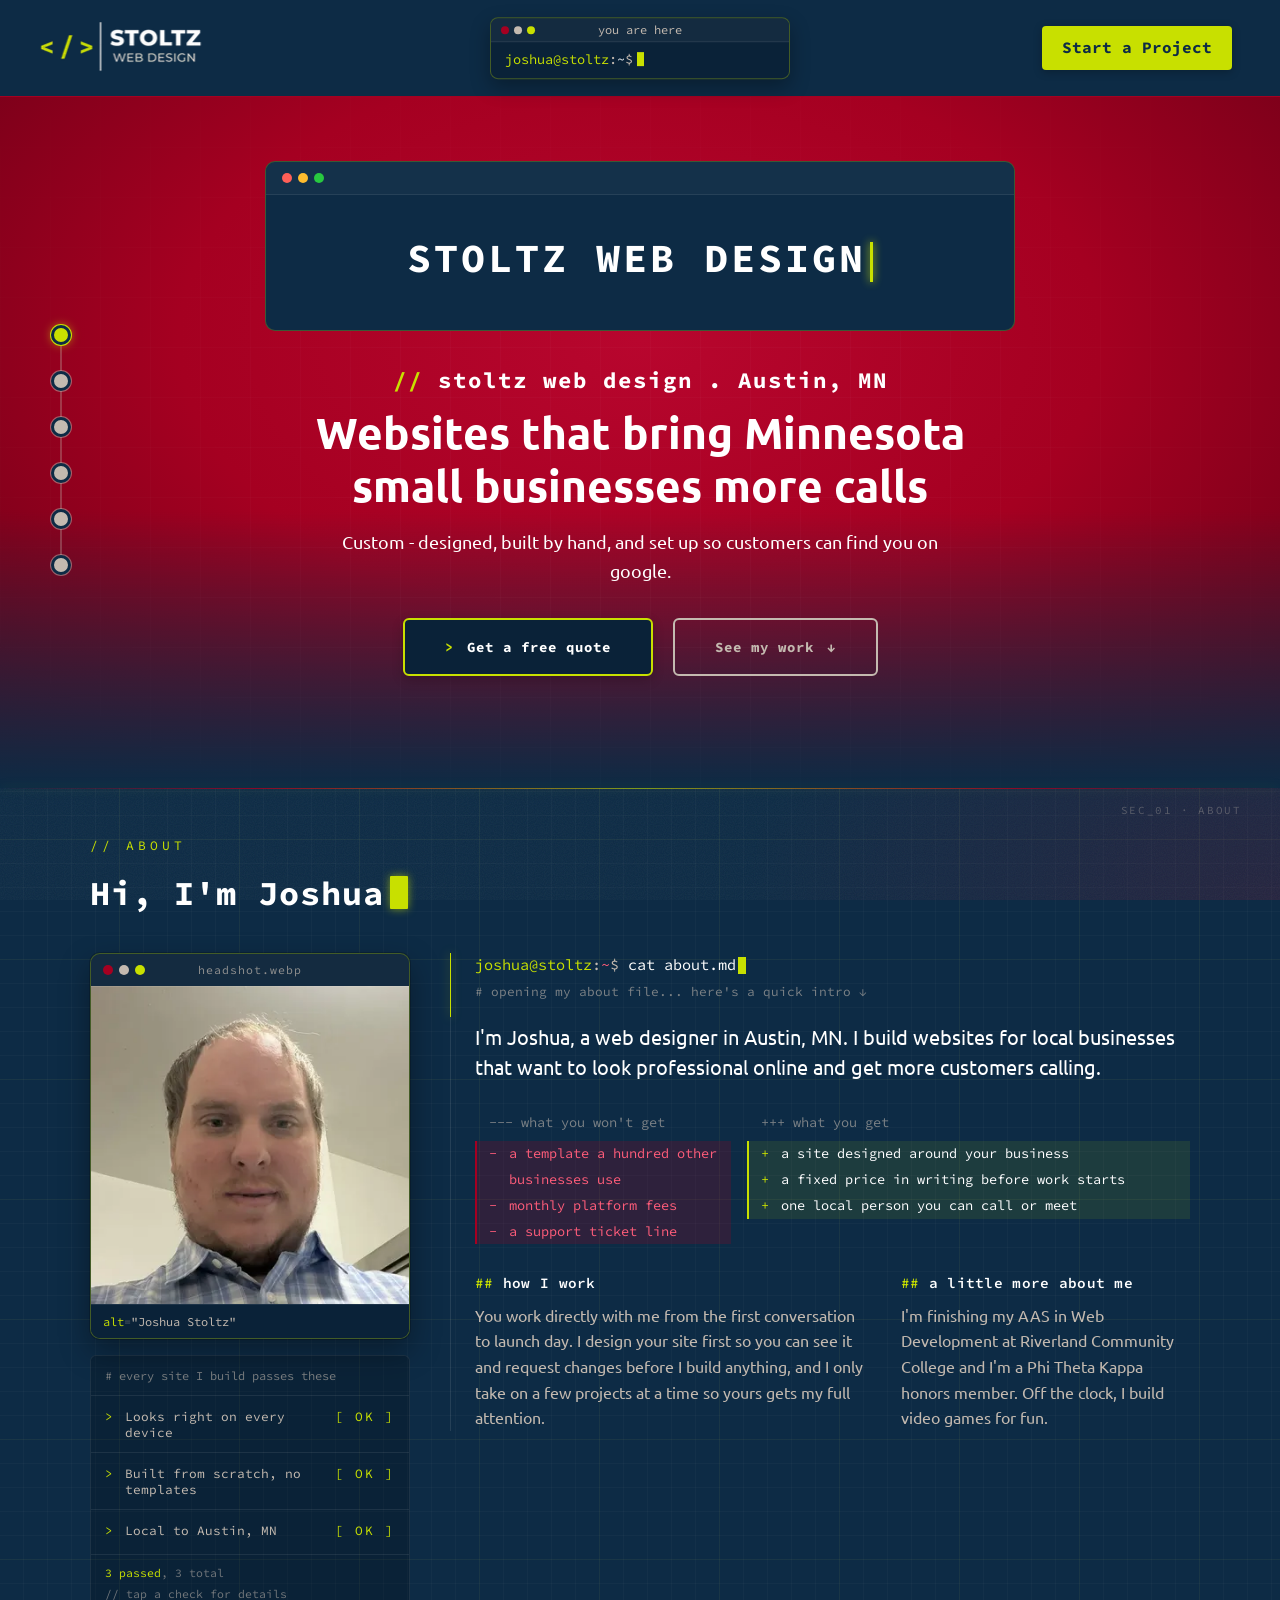
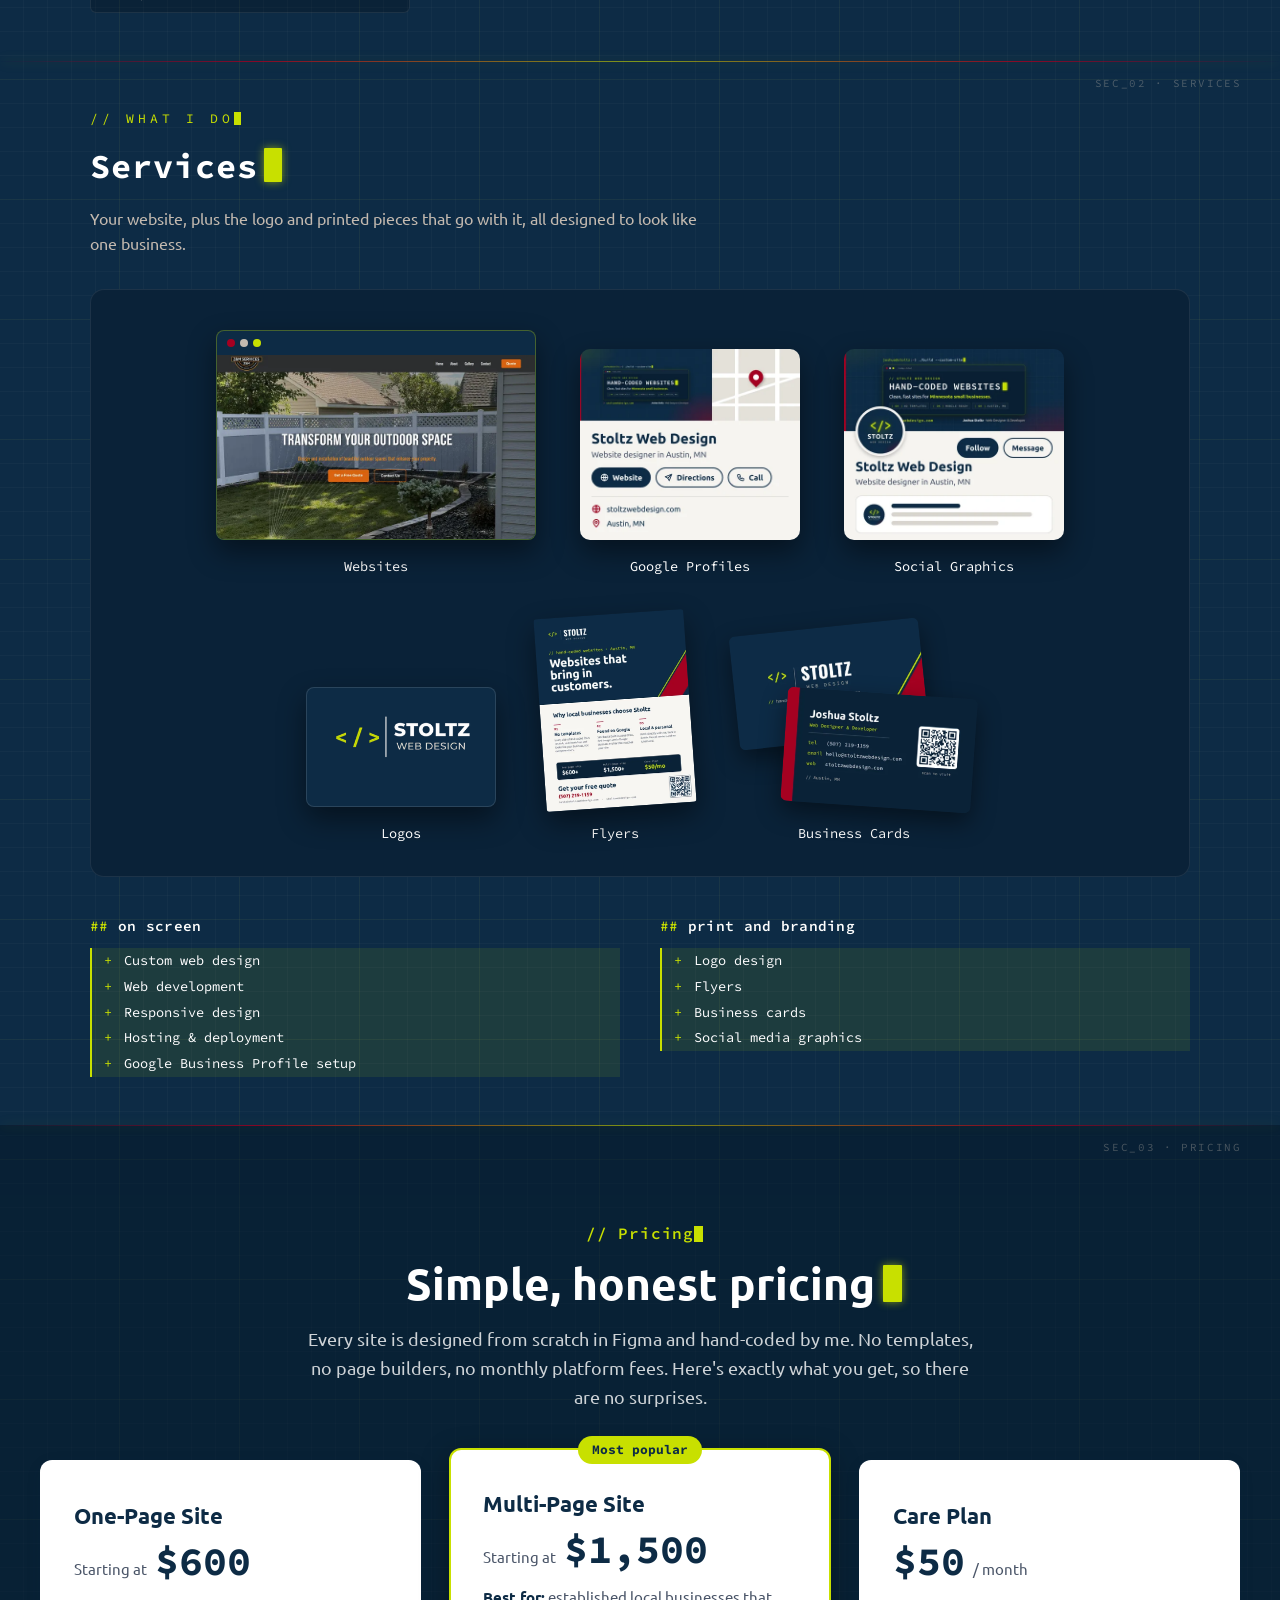
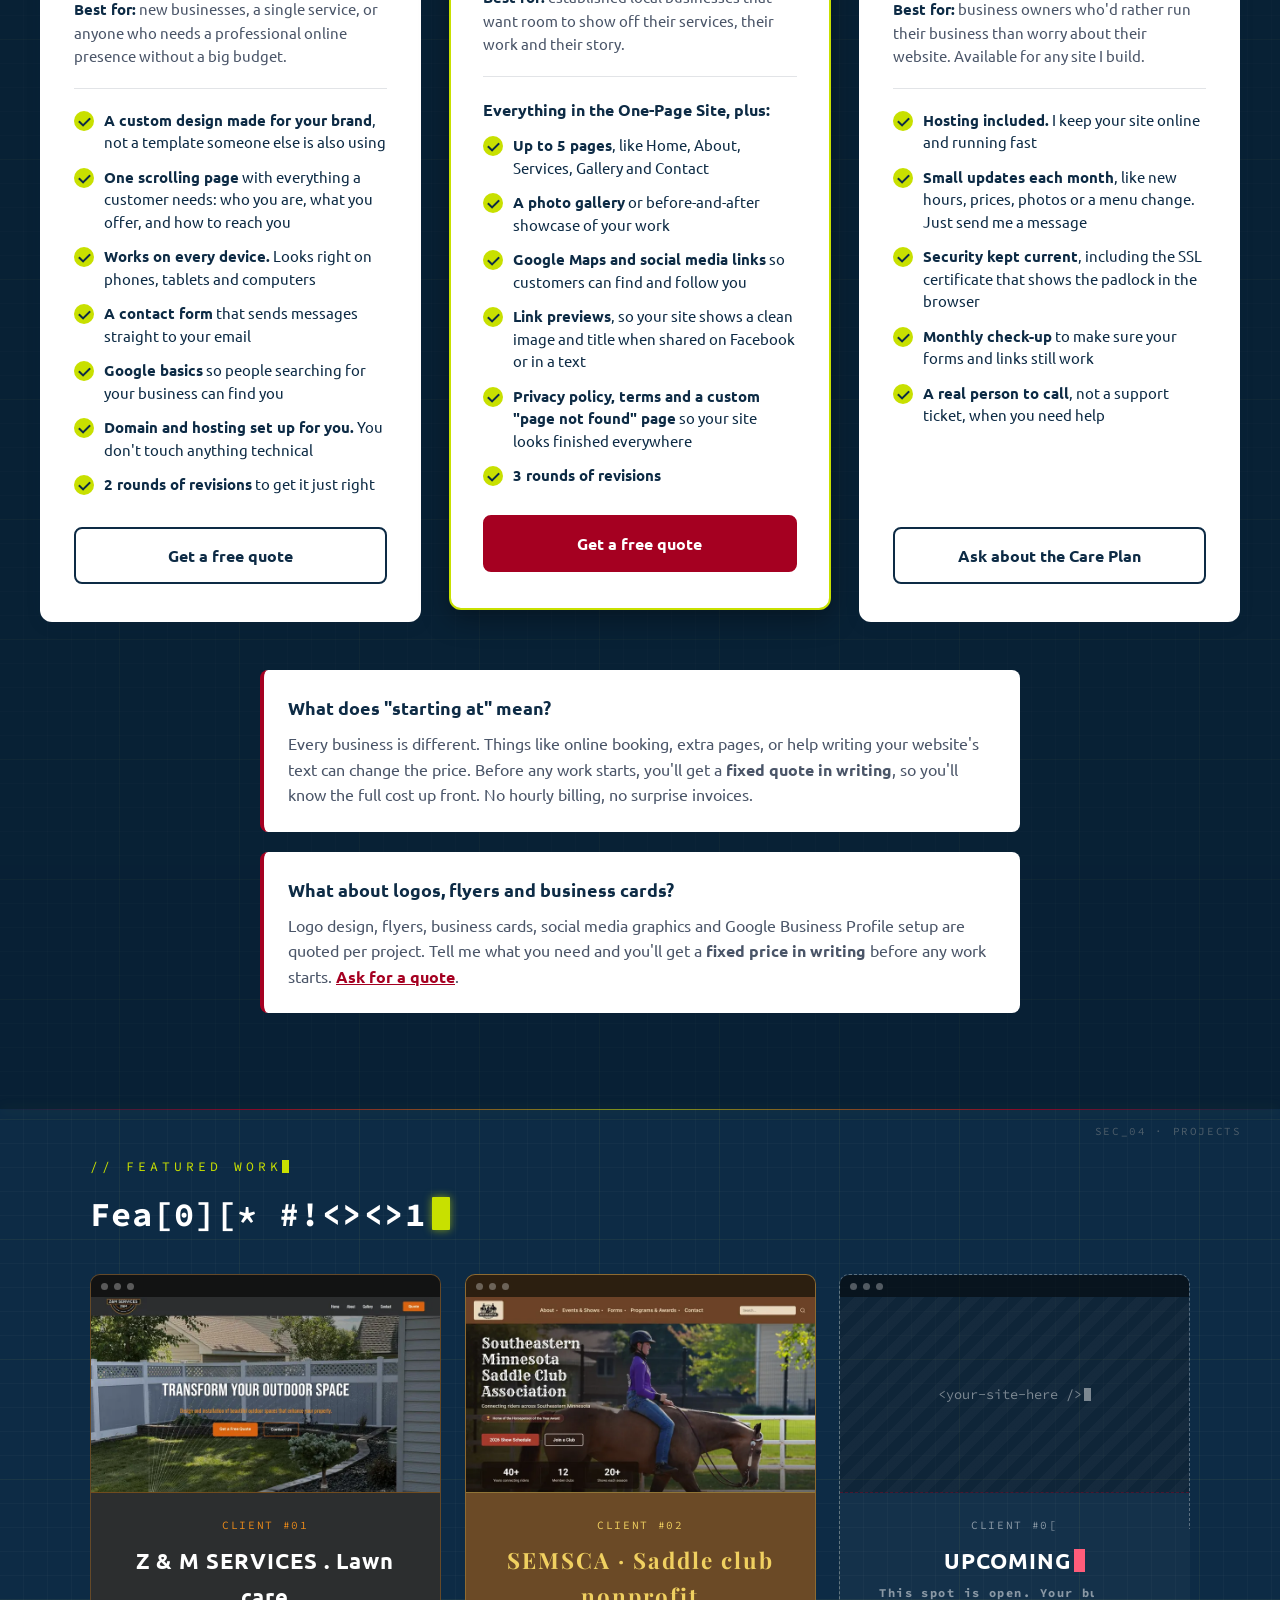
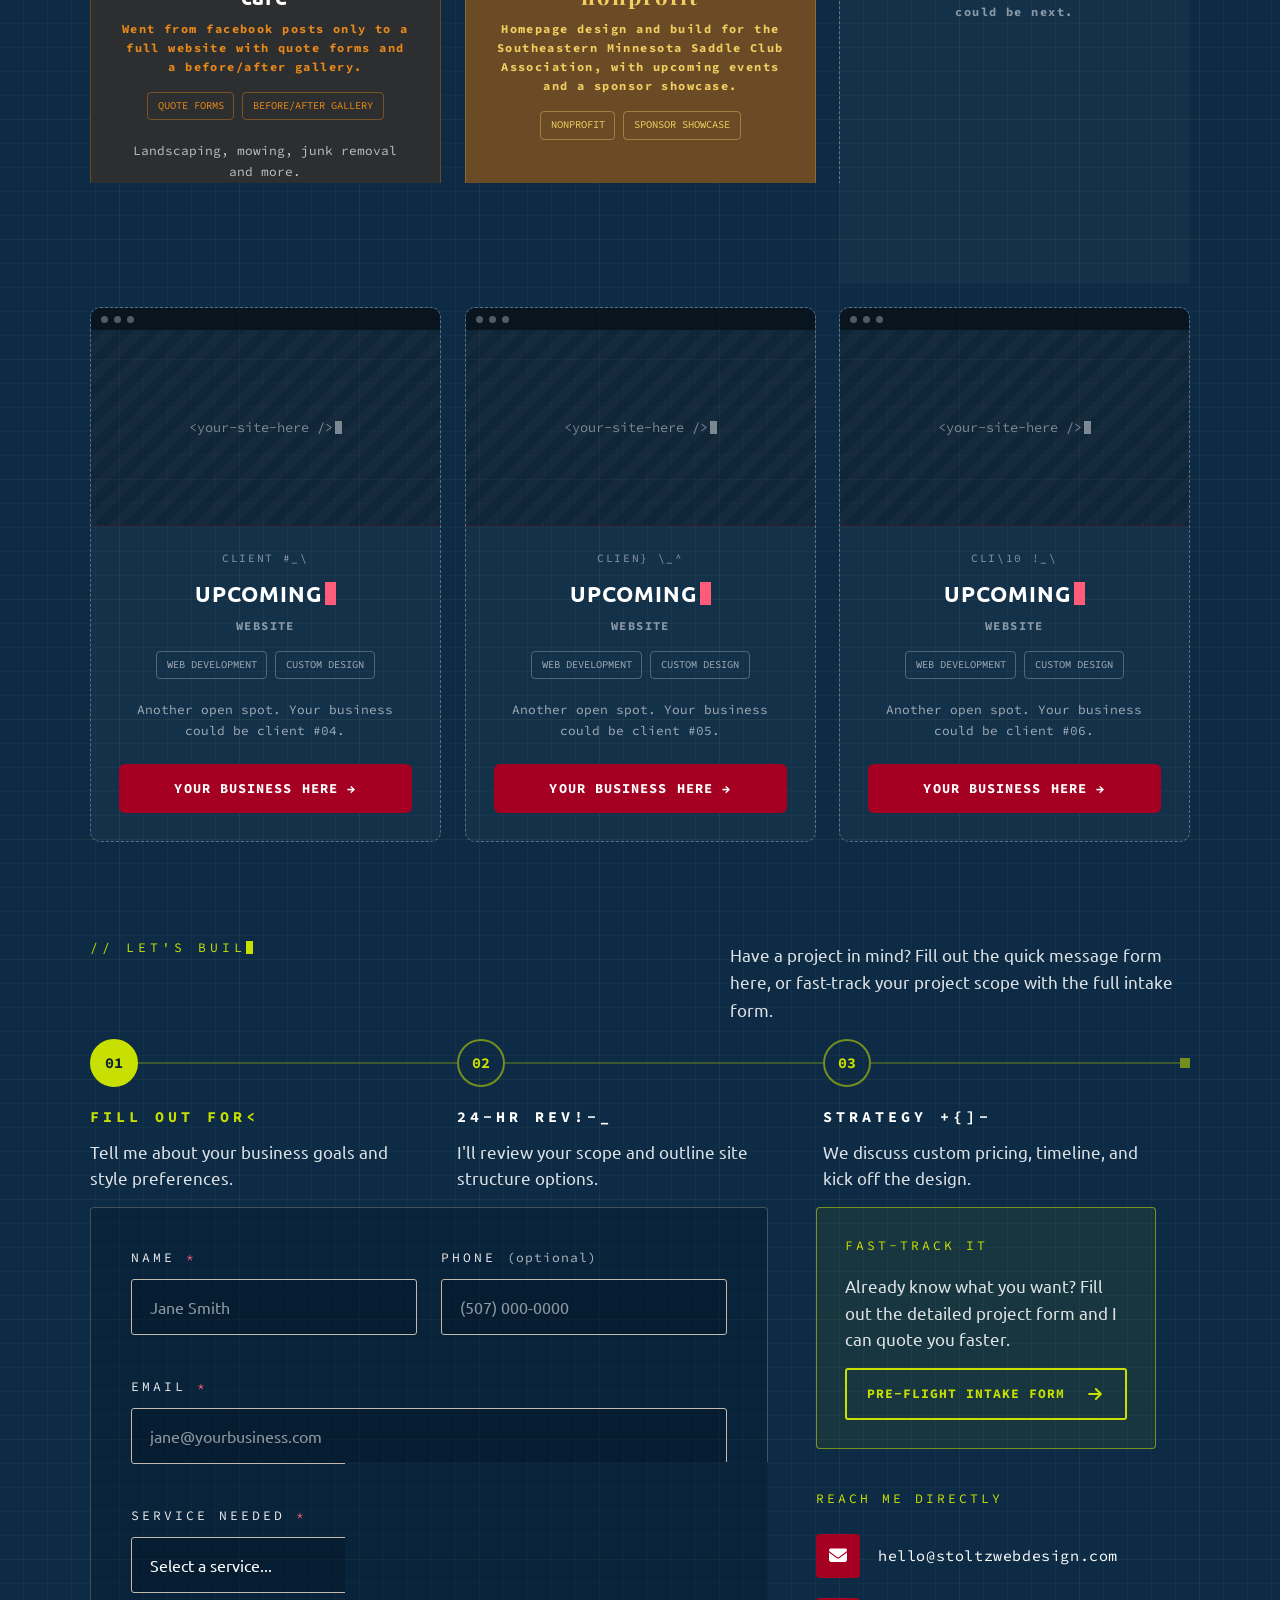
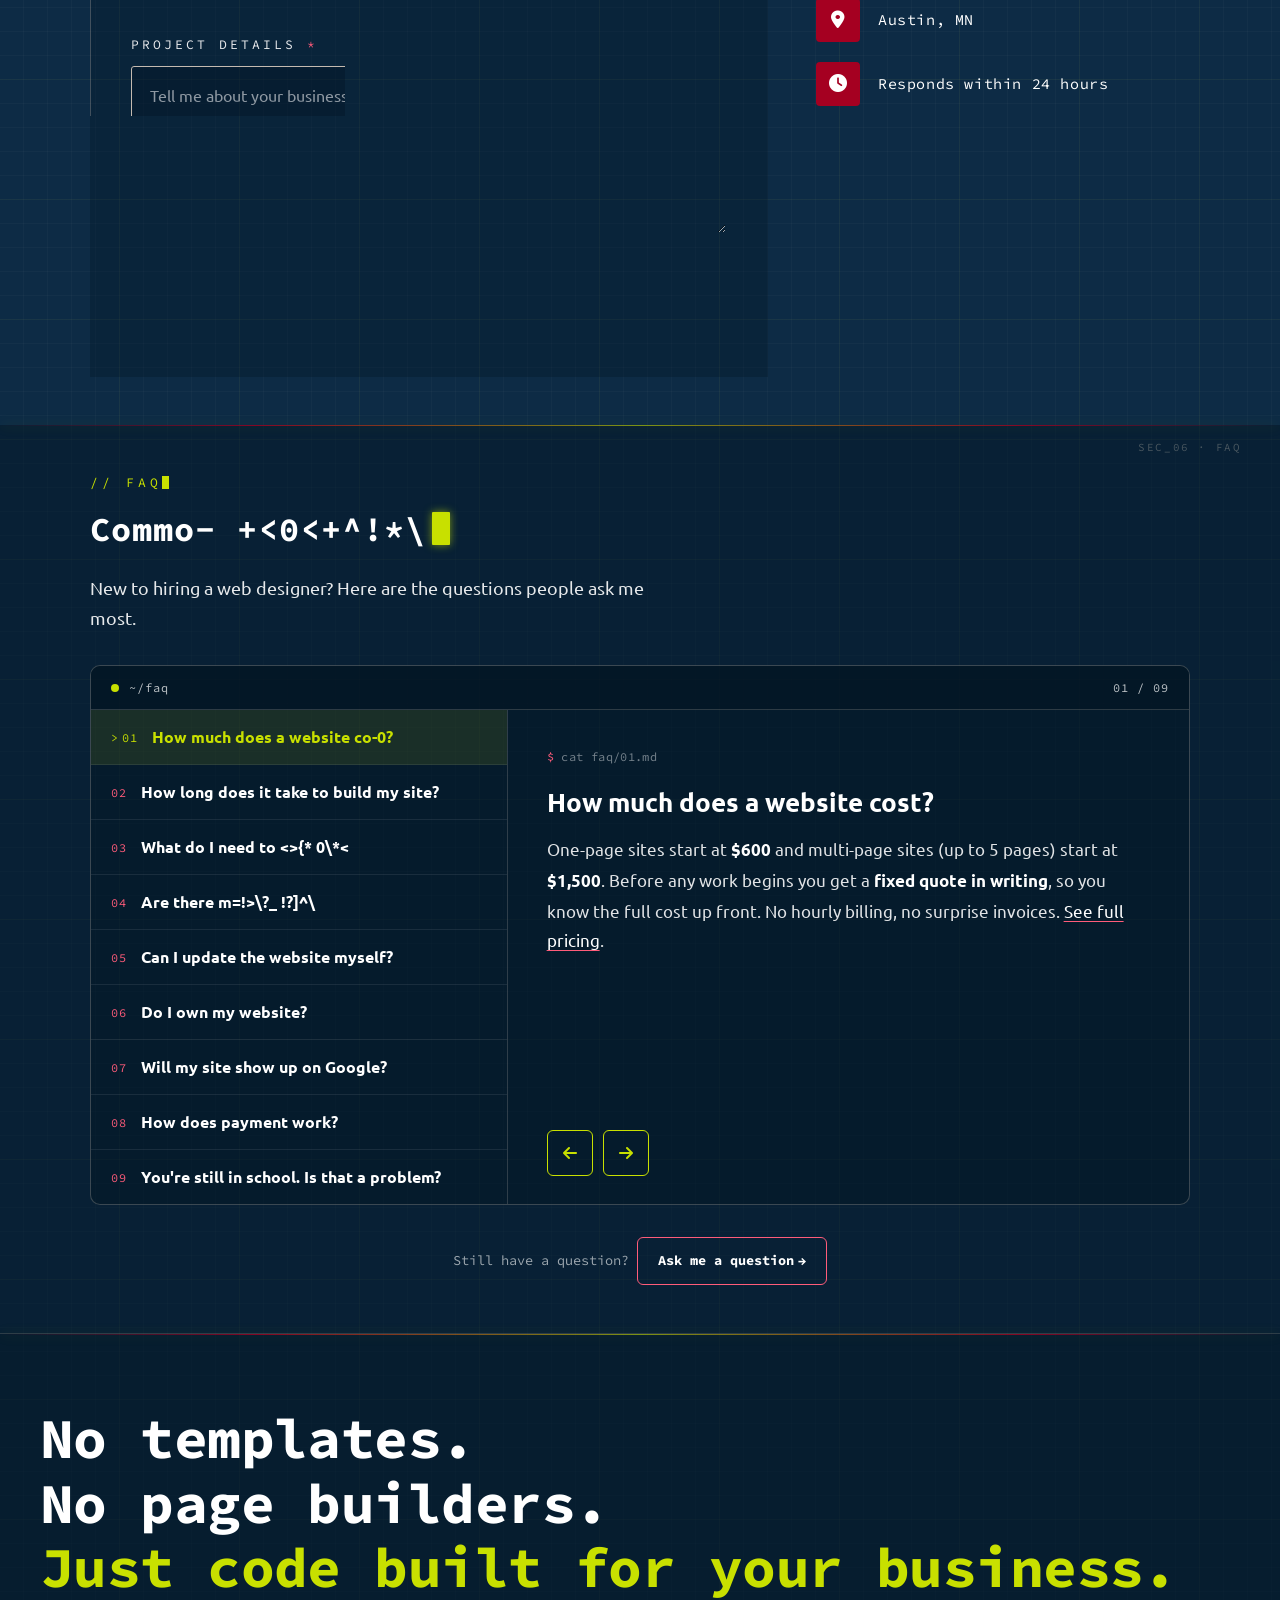
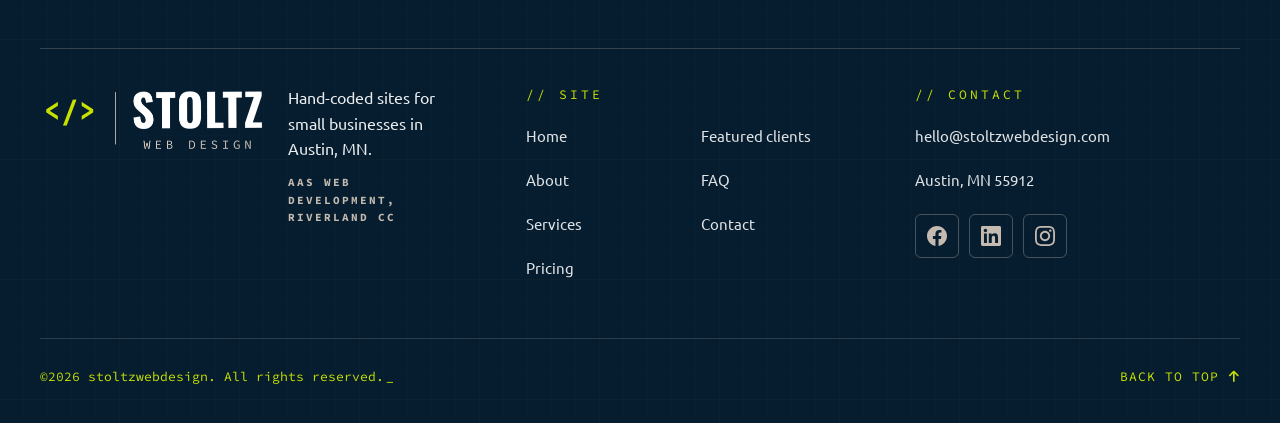
==== commit 12a28d9a: "Rewrite hero, about, and featured work for clients" ====
--- a/index.html
+++ b/index.html
@@ -118,17 +118,16 @@
           </div>
         </div>
 
-        <p class="hero-sub">Web Designer & Developer</p>
-
-        <p class="hero-tagline">
-          Building clean, fast websites for Minnesota small businesses.
-
-          <span class="hero-status">accepting select projects while completing AAS in Web Development.</span>
-        </p>
+        <p class="hero-sub">stoltz web design . Austin, MN</p>
+
+        <h1 class="hero-headline">Websites that bring Minnesota small businesses more calls</h1>
+
+          <p class="hero-tagline">Custom - designed, built by hand, and set up so customers can find you on google.</p>
+       
 
       <div class="hero-cta">
-  <a href="client-questionnaire.html" class="btn-primary-custom"><span class="btn-prompt" aria-hidden="true">&gt;</span> Start a Project</a>
-<a href="#projects" class="btn-outline-custom">View My Work <span class="btn-down" aria-hidden="true">&darr;</span></a>
+  <a href="client-questionnaire.html" class="btn-primary-custom"><span class="btn-prompt" aria-hidden="true">&gt;</span> Get a free quote</a>
+<a href="#projects" class="btn-outline-custom">See my work <span class="btn-down" aria-hidden="true">&darr;</span></a>
 </div>
 
       </div>
@@ -143,7 +142,7 @@
 
     <div class="about-header">
       <p class="section-label">// ABOUT</p>
-      <h2 class="section-title">Who I Am</h2>
+      <h2 class="section-title">Hi, I'm Joshua</h2>
     </div>
 
     <div class="about-grid">
@@ -162,17 +161,17 @@
           <p class="badge-title"># every site I build passes these</p>
           <div class="badge-item">
             <button class="badge" type="button" aria-expanded="false" aria-controls="badge-detail-1">
-              <span class="badge-text">Responsive on every device</span>
+              <span class="badge-text">Looks right on every device</span>
               <span class="badge-status" aria-hidden="true">[ OK ]</span>
             </button>
-            <p class="badge-detail" id="badge-detail-1" hidden>Tested at phone, tablet and desktop sizes (375px, 768px and 1440px) before launch.</p>
+            <p class="badge-detail" id="badge-detail-1" hidden>Checked on phones, tablets and computers before your site goes live.</p>
           </div>
           <div class="badge-item">
             <button class="badge" type="button" aria-expanded="false" aria-controls="badge-detail-2">
-              <span class="badge-text">Hand-coded, no templates</span>
+              <span class="badge-text">Built from scratch, no templates</span>
               <span class="badge-status" aria-hidden="true">[ OK ]</span>
             </button>
-            <p class="badge-detail" id="badge-detail-2" hidden>Written line by line in HTML, CSS and JavaScript. No Wix, no WordPress themes, no page builders.</p>
+            <p class="badge-detail" id="badge-detail-2" hidden>Designed and built just for your business. No Wix, no page builders, no look-alike templates.</p>
           </div>
           <div class="badge-item">
             <button class="badge" type="button" aria-expanded="false" aria-controls="badge-detail-3">
@@ -191,7 +190,8 @@
       <!-- Right Column: Bio Copy -->
       <div class="about-content">
 
-        <!-- Terminal intro: command types out, then the comment fades in -->
+        <!-- Terminal intro: command types out, then the comment fades in.
+             Keep this block: the bio below stays hidden until it finishes (.done). -->
         <div class="term-block">
           <p class="term-prompt">
             <span class="sr-only">Terminal command: open my about file</span>
@@ -201,30 +201,30 @@
           <p class="term-comment"># opening my about file... here's a quick intro ↓</p>
         </div>
 
-        <!-- about.md: the "file" the command above prints out.
-             Each block below appears in turn once the command finishes typing. -->
+        <!-- about.md: the "file" the command above prints out -->
         <div class="md-out">
 
           <p class="md-lead">
-            I'm Joshua Stoltz, a web designer and developer based in Austin, MN. I run Stoltz Web Design,
-            where I hand-code every site from scratch.
+            I'm Joshua, a web designer in Austin, MN. I build websites for local businesses that
+            want to look professional online and get more customers calling.
           </p>
 
-          <!-- Split diff: left pane is what I skip, right pane is what you get.
-               The panes sit side by side and stack when the column gets narrow. -->
+          <!-- Split diff: what you won't get (left) vs. what you get (right) -->
           <div class="md-diff">
             <div class="diff-pane">
-              <div class="diff-file"><span aria-hidden="true">--- </span>what I skip</div>
+              <div class="diff-file"><span aria-hidden="true">--- </span>what you won't get</div>
               <ul class="diff-lines">
-                <li class="diff-del"><span class="diff-mark" aria-hidden="true">-</span><span>page builders</span></li>
-                <li class="diff-del"><span class="diff-mark" aria-hidden="true">-</span><span>bloated templates</span></li>
+                <li class="diff-del"><span class="diff-mark" aria-hidden="true">-</span><span>a template a hundred other businesses use</span></li>
+                <li class="diff-del"><span class="diff-mark" aria-hidden="true">-</span><span>monthly platform fees</span></li>
+                <li class="diff-del"><span class="diff-mark" aria-hidden="true">-</span><span>a support ticket line</span></li>
               </ul>
             </div>
             <div class="diff-pane diff-pane--add">
               <div class="diff-file"><span aria-hidden="true">+++ </span>what you get</div>
               <ul class="diff-lines">
-                <li class="diff-add"><span class="diff-mark" aria-hidden="true">+</span><span>clean HTML, CSS and JavaScript</span></li>
-                <li class="diff-add"><span class="diff-mark" aria-hidden="true">+</span><span>built specifically for your business</span></li>
+                <li class="diff-add"><span class="diff-mark" aria-hidden="true">+</span><span>a site designed around your business</span></li>
+                <li class="diff-add"><span class="diff-mark" aria-hidden="true">+</span><span>a fixed price in writing before work starts</span></li>
+                <li class="diff-add"><span class="diff-mark" aria-hidden="true">+</span><span>one local person you can call or meet</span></li>
               </ul>
             </div>
           </div>
@@ -232,93 +232,24 @@
           <!-- Two sections side by side; they stack when the column gets narrow -->
           <div class="md-row">
             <div class="md-block md-block--wide">
-              <h3 class="md-h">still in school, already building</h3>
+              <h3 class="md-h">how I work</h3>
               <p>
-                I'm currently completing my AAS in Web Development at <strong>Riverland Community College</strong>
-                (expected <strong>May 2027</strong>), and I'm a <strong>Phi Theta Kappa</strong> honors member.
-                While I'm still in school, I'm already building real sites for real Minnesota small businesses —
-                which means you get someone who's actively learning the latest best practices and genuinely
-                invested in getting your project right.
+                You work directly with me from the first conversation to launch day. I design your
+                site first so you can see it and request changes before I build anything, and I only
+                take on a few projects at a time so yours gets my full attention.
               </p>
             </div>
 
             <div class="md-block">
-              <h3 class="md-h">off the clock</h3>
+              <h3 class="md-h">a little more about me</h3>
               <p>
-                When I'm not coding, I'm usually deep into game development or exploring Unity/XR projects — that
-                same problem-solving mindset carries straight into how I approach building websites.
+                I'm finishing my AAS in Web Development at Riverland Community College and I'm a
+                Phi Theta Kappa honors member. Off the clock, I build video games for fun.
               </p>
             </div>
           </div>
 
         </div><!-- /.md-out -->
-
- <!-- Interactive code card: file tabs + plain-English tooltips -->
-<div class="code-card" id="codeCard">
-  <div class="code-card-bar">
-    <div class="window-controls">
-      <span class="control close" title="Close"></span>
-      <span class="control minimize" title="Minimize"></span>
-      <span class="control maximize" title="Maximize"></span>
-    </div>
-
-    <div class="code-tabs" role="tablist" aria-label="About files">
-      <button class="code-tab is-active" role="tab" id="tab-whoami" aria-selected="true" aria-controls="file-whoami">
-        <span class="tab-icon">{}</span>
-        <span class="tab-name">whoami.json</span>
-      </button>
-      <button class="code-tab" role="tab" id="tab-stack" aria-selected="false" aria-controls="file-stack" tabindex="-1">
-        <span class="tab-icon">{}</span>
-        <span class="tab-name">stack.json</span>
-      </button>
-      <button class="code-tab" role="tab" id="tab-now" aria-selected="false" aria-controls="file-now" tabindex="-1">
-        <span class="tab-icon">{}</span>
-        <span class="tab-name">now.json</span>
-      </button>
-    </div>
-
-    <!-- Copy Button -->
-    <button class="copy-btn" id="copyJsonBtn" type="button" aria-label="Copy JSON file">
-      <svg class="copy-icon" viewBox="0 0 24 24" width="14" height="14" stroke="currentColor" stroke-width="2" fill="none">
-        <rect x="9" y="9" width="13" height="13" rx="2" ry="2"></rect>
-        <path d="M5 15H4a2 2 0 0 1-2-2V4a2 2 0 0 1 2-2h9a2 2 0 0 1 2 2v1"></path>
-      </svg>
-      <span class="copy-text">Copy</span>
-    </button>
-  </div>
-
-  <!-- FILE 1: whoami.json -->
-  <pre class="code-file is-active" id="file-whoami" role="tabpanel" aria-labelledby="tab-whoami"><code><span class="line"><span class="ln">1</span><span class="p">{</span></span>
-<span class="line"><span class="ln">2</span>  <span class="k" tabindex="0" data-tip="That's me.">"name"</span><span class="p">:</span> <span class="s">"Joshua Stoltz"</span><span class="p">,</span></span>
-<span class="line"><span class="ln">3</span>  <span class="k" tabindex="0" data-tip="Local. We can meet in person.">"location"</span><span class="p">:</span> <span class="s">"Austin, MN"</span><span class="p">,</span></span>
-<span class="line"><span class="ln">4</span>  <span class="k" tabindex="0" data-tip="The three languages every website is built with.">"stack"</span><span class="p">:</span> <span class="p">[</span><span class="s">"HTML"</span><span class="p">,</span> <span class="s">"CSS"</span><span class="p">,</span> <span class="s">"JS"</span><span class="p">],</span></span>
-<span class="line"><span class="ln">5</span>  <span class="k" tabindex="0" data-tip="No page builders or bloated add-ons. Everything is written by hand.">"frameworks"</span><span class="p">:</span> <span class="n null-val">null</span><span class="p">,</span></span>
-<span class="line"><span class="ln">6</span>  <span class="k" tabindex="0" data-tip="Yes, I'm taking new clients. Click true to get in touch.">"accepting_projects"</span><span class="p">:</span> <a href="#contact" class="n code-live">true<span class="pulse-dot" title="Available now"></span></a></span>
-<span class="line"><span class="ln">7</span><span class="p">}</span></span></code></pre>
-
-  <!-- FILE 2: stack.json -->
-  <pre class="code-file" id="file-stack" role="tabpanel" aria-labelledby="tab-stack" hidden><code><span class="line"><span class="ln">1</span><span class="p">{</span></span>
-<span class="line"><span class="ln">2</span>  <span class="k" tabindex="0" data-tip="Every site is designed first, so you see it before it's built.">"design"</span><span class="p">:</span> <span class="s">"Figma"</span><span class="p">,</span></span>
-<span class="line"><span class="ln">3</span>  <span class="k" tabindex="0" data-tip="The code behind your site, written from scratch.">"code"</span><span class="p">:</span> <span class="p">[</span><span class="s">"HTML5"</span><span class="p">,</span> <span class="s">"CSS3"</span><span class="p">,</span> <span class="s">"JavaScript"</span><span class="p">],</span></span>
-<span class="line"><span class="ln">4</span>  <span class="k" tabindex="0" data-tip="Where your site lives online. Fast and secure.">"hosting"</span><span class="p">:</span> <span class="s">"Netlify"</span><span class="p">,</span></span>
-<span class="line"><span class="ln">5</span>  <span class="k" tabindex="0" data-tip="Contact forms that send straight to your email.">"forms"</span><span class="p">:</span> <span class="s">"Formspree"</span><span class="p">,</span></span>
-<span class="line"><span class="ln">6</span>  <span class="k" tabindex="0" data-tip="Tested at phone, tablet and desktop sizes.">"breakpoints"</span><span class="p">:</span> <span class="p">[</span><span class="n num-val">375</span><span class="p">,</span> <span class="n num-val">768</span><span class="p">,</span> <span class="n num-val">1440</span><span class="p">]</span></span>
-<span class="line"><span class="ln">7</span><span class="p">}</span></span></code></pre>
-
-  <!-- FILE 3: now.json -->
-  <pre class="code-file" id="file-now" role="tabpanel" aria-labelledby="tab-now" hidden><code><span class="line"><span class="ln">1</span><span class="p">{</span></span>
-<span class="line"><span class="ln">2</span>  <span class="k" tabindex="0" data-tip="My current degree program.">"studying"</span><span class="p">:</span> <span class="s">"AAS Web Development"</span><span class="p">,</span></span>
-<span class="line"><span class="ln">3</span>  <span class="k" tabindex="0" data-tip="Riverland Community College.">"school"</span><span class="p">:</span> <span class="s">"Riverland CC"</span><span class="p">,</span></span>
-<span class="line"><span class="ln">4</span>  <span class="k" tabindex="0" data-tip="Expected graduation.">"graduating"</span><span class="p">:</span> <span class="s">"May 2027"</span><span class="p">,</span></span>
-<span class="line"><span class="ln">5</span>  <span class="k" tabindex="0" data-tip="Academic honor society for top students.">"honors"</span><span class="p">:</span> <span class="s">"Phi Theta Kappa"</span><span class="p">,</span></span>
-<span class="line"><span class="ln">6</span>  <span class="k" tabindex="0" data-tip="What I build when I'm not building websites.">"side_quest"</span><span class="p">:</span> <span class="s">"Unity / XR games"</span></span>
-<span class="line"><span class="ln">7</span><span class="p">}</span></span></code></pre>
-
-  <p class="code-hint" aria-live="polite">
-    <span class="hint-icon">i</span>
-    <span>Hover or tap a key to see what it means.</span>
-  </p>
-</div><!-- /.code-card -->
 
       </div><!-- /.about-content -->
     </div><!-- /.about-grid -->
@@ -529,34 +460,33 @@
         <img src="zm-fullpage.webp" alt="Full-page screenshot of the Z&amp;M Services website" width="800" height="1113" loading="lazy" decoding="async">
       </div>
       <span class="client-label">CLIENT #01</span>
-      <h3 class="client-name">Z &amp; M SERVICES</h3>
-      <p class="project-type">WEBSITE</p>
+      <h3 class="client-name">Z &amp; M SERVICES . Lawn care</h3>
+      <p class="project-type">Went from facebook posts only to a full website with quote forms and a before/after gallery.</p>
       <div class="tags">
-        <span class="tag">WEB DEVELOPMENT</span>
-        <span class="tag">CUSTOM DESIGN</span>
+        <span class="tag">QUOTE FORMS</span>
+        <span class="tag">BEFORE/AFTER GALLERY</span>
       </div>
       <p class="description">Landscaping, mowing, junk removal and more.</p>
       <a href="zm-project.html" class="btn-view-project" aria-label="View project: Z&amp;M Services case study">VIEW PROJECT <span class="btn-arrow" aria-hidden="true">&rarr;</span></a>
     </div>
 
-    <!-- Client 2: SEMSCA -->
+        <!-- Client 2: SEMSCA -->
     <div class="card card--semsca">
       <div class="card-preview">
         <div class="preview-bar" aria-hidden="true"><span></span><span></span><span></span></div>
         <img src="semsca-fullpage.webp" alt="Full-page screenshot of the SEMSCA website" width="800" height="1498" loading="lazy" decoding="async">
       </div>
       <span class="client-label">CLIENT #02</span>
-      <h3 class="client-name">SEMSCA</h3>
-      <p class="project-type">WEBSITE</p>
+      <h3 class="client-name">SEMSCA · Saddle club nonprofit</h3>
+      <p class="project-type">Homepage design and build for the Southeastern Minnesota Saddle Club Association, with upcoming events and a sponsor showcase.</p>
       <div class="tags">
-        <span class="tag">WEB DEVELOPMENT</span>
-        <span class="tag">CUSTOM DESIGN</span>
-      </div>
-      <p class="description">Southeastern Minnesota Saddle Club Association</p>
+        <span class="tag">NONPROFIT</span>
+        <span class="tag">SPONSOR SHOWCASE</span>
+      </div>
       <a href="semsca.html" class="btn-view-project" aria-label="View project: SEMSCA case study">VIEW PROJECT <span class="btn-arrow" aria-hidden="true">&rarr;</span></a>
     </div>
 
-    <!-- Client 3: Open slot / call to action -->
+        <!-- Client 3: Open slot / call to action -->
     <div class="card card--upcoming">
       <div class="card-preview">
         <div class="preview-bar" aria-hidden="true"><span></span><span></span><span></span></div>
@@ -564,13 +494,8 @@
       </div>
       <span class="client-label">CLIENT #03</span>
       <h3 class="client-name">UPCOMING<span class="card-cursor" aria-hidden="true"></span></h3>
-      <p class="project-type">WEBSITE</p>
-      <div class="tags">
-        <span class="tag">WEB DEVELOPMENT</span>
-        <span class="tag">CUSTOM DESIGN</span>
-      </div>
-      <p class="description">This spot is open. Your business could be client #03.</p>
-      <a href="client-questionnaire.html" class="btn-view-project">YOUR BUSINESS HERE <span class="btn-arrow" aria-hidden="true">&rarr;</span></a>
+      <p class="project-type">This spot is open. Your business could be next.</p>
+      <a href="client-questionnaire.html" class="btn-view-project">START YOUR PROJECT <span class="btn-arrow" aria-hidden="true">&rarr;</span></a>
     </div>
     
     <!-- Client 4: Open slot / call to action -->
@@ -762,7 +687,7 @@
       <aside class="sp-aside">
         <div class="sp-fasttrack">
           <h3 class="sp-kicker">Fast-track it</h3>
-          <p>Fill out the Full Pre-Flight Intake Form to fast-track your project scope.</p>
+          <p>Already know what you want? Fill out the detailed project form and I can quote you faster.</p>
           <a href="client-questionnaire.html" class="sp-btn-ghost">
             Pre-Flight Intake Form
             <svg aria-hidden="true" viewBox="0 0 24 24" fill="none" stroke="currentColor" stroke-width="2.5" stroke-linecap="round" stroke-linejoin="round"><path d="M5 12h14M13 6l6 6-6 6" /></svg>
@@ -930,7 +855,7 @@
 
     <div class="faq-cta">
       <p>Still have a question?</p>
-      <a href="#contact" class="faq-cta-btn"><span class="faq-prompt">$</span> ask --question <span aria-hidden="true">&rarr;</span></a>
+      <a href="#contact" class="faq-cta-btn">Ask me a question <span aria-hidden="true">&rarr;</span></a>
     </div>
 
   </div>
--- a/css/style.css
+++ b/css/style.css
@@ -927,6 +927,16 @@
   animation: pulse-glow 2s ease-in-out infinite;
 }
 
+
+.hero-headline{
+  max-width: 720px;
+  margin: 0 auto 1rem;
+  font-family: var(--font-primary);
+  font-size: clamp(1.75rem, 4.5vw, 2.75rem);
+  line-height: 1.2;
+  color: var(--color-white);
+}
+
 /* ---------- Buttons ---------- */
 .hero-cta {
   display: flex;
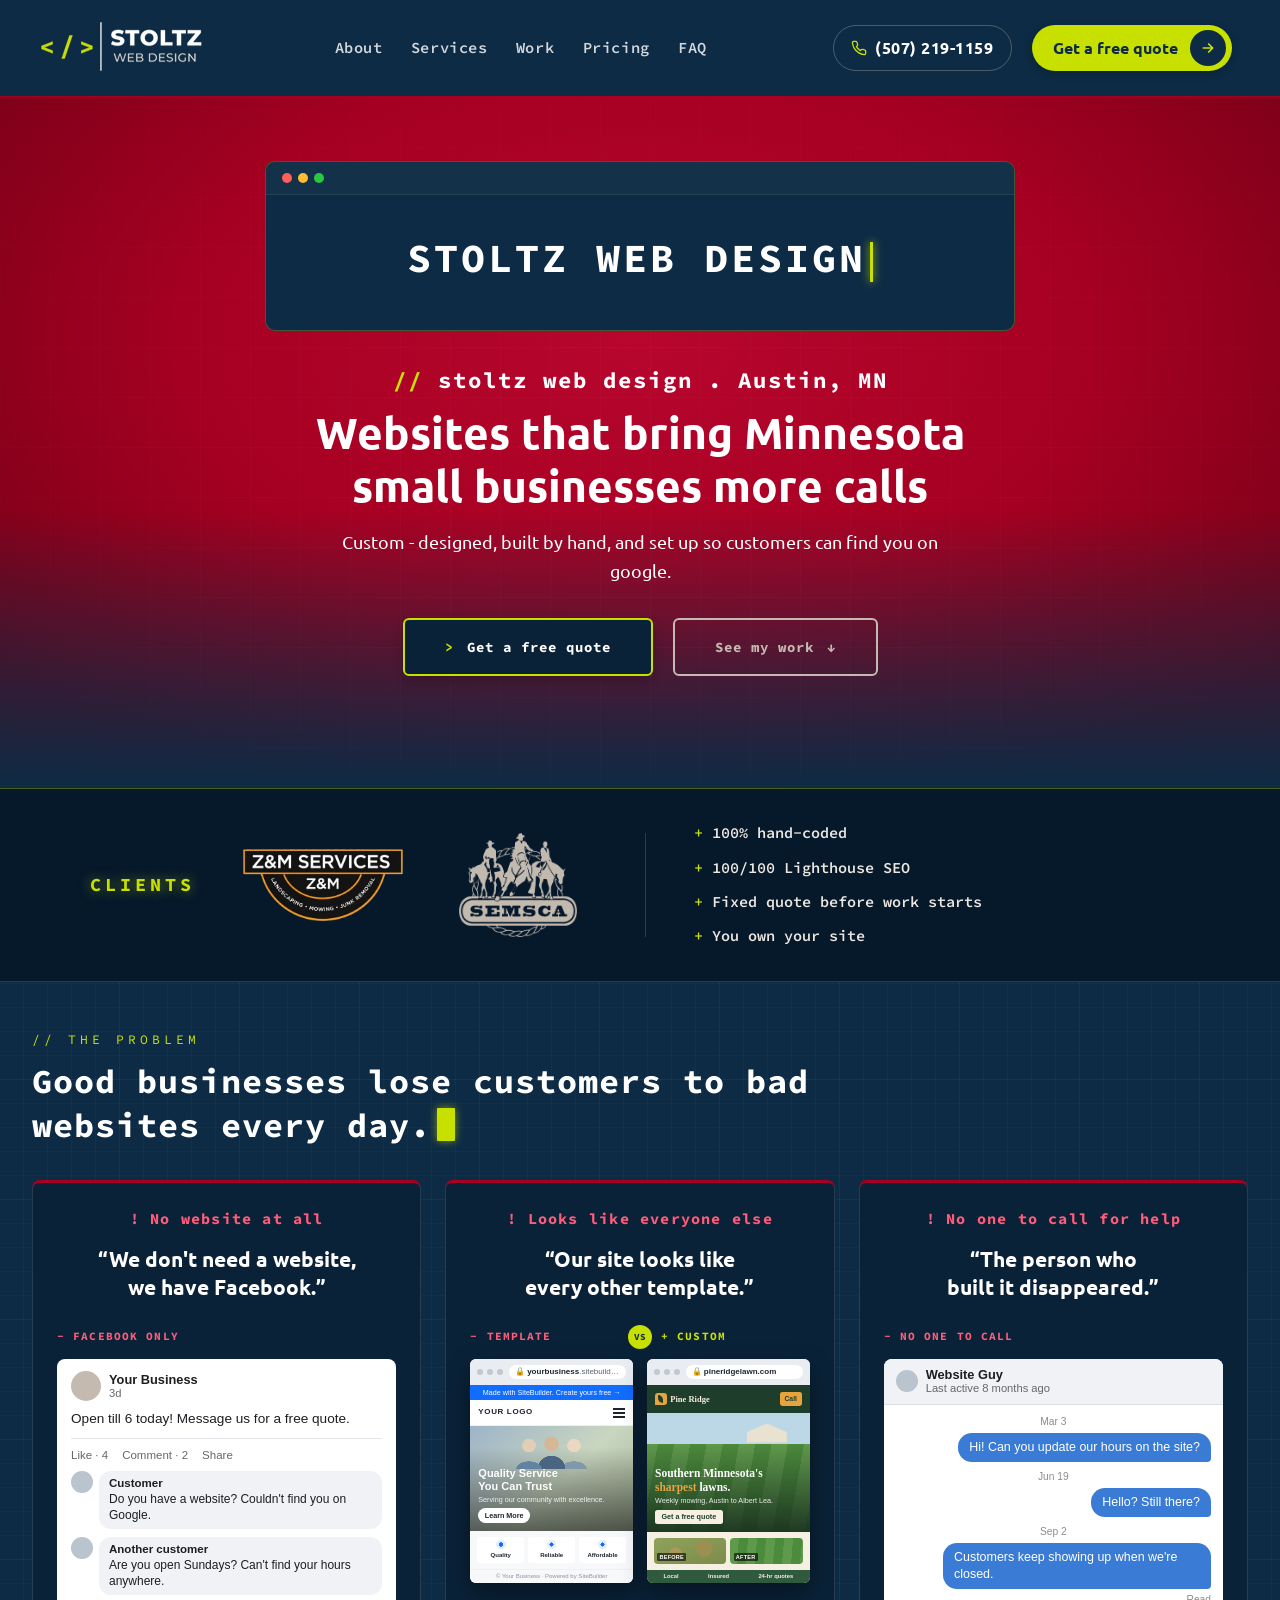
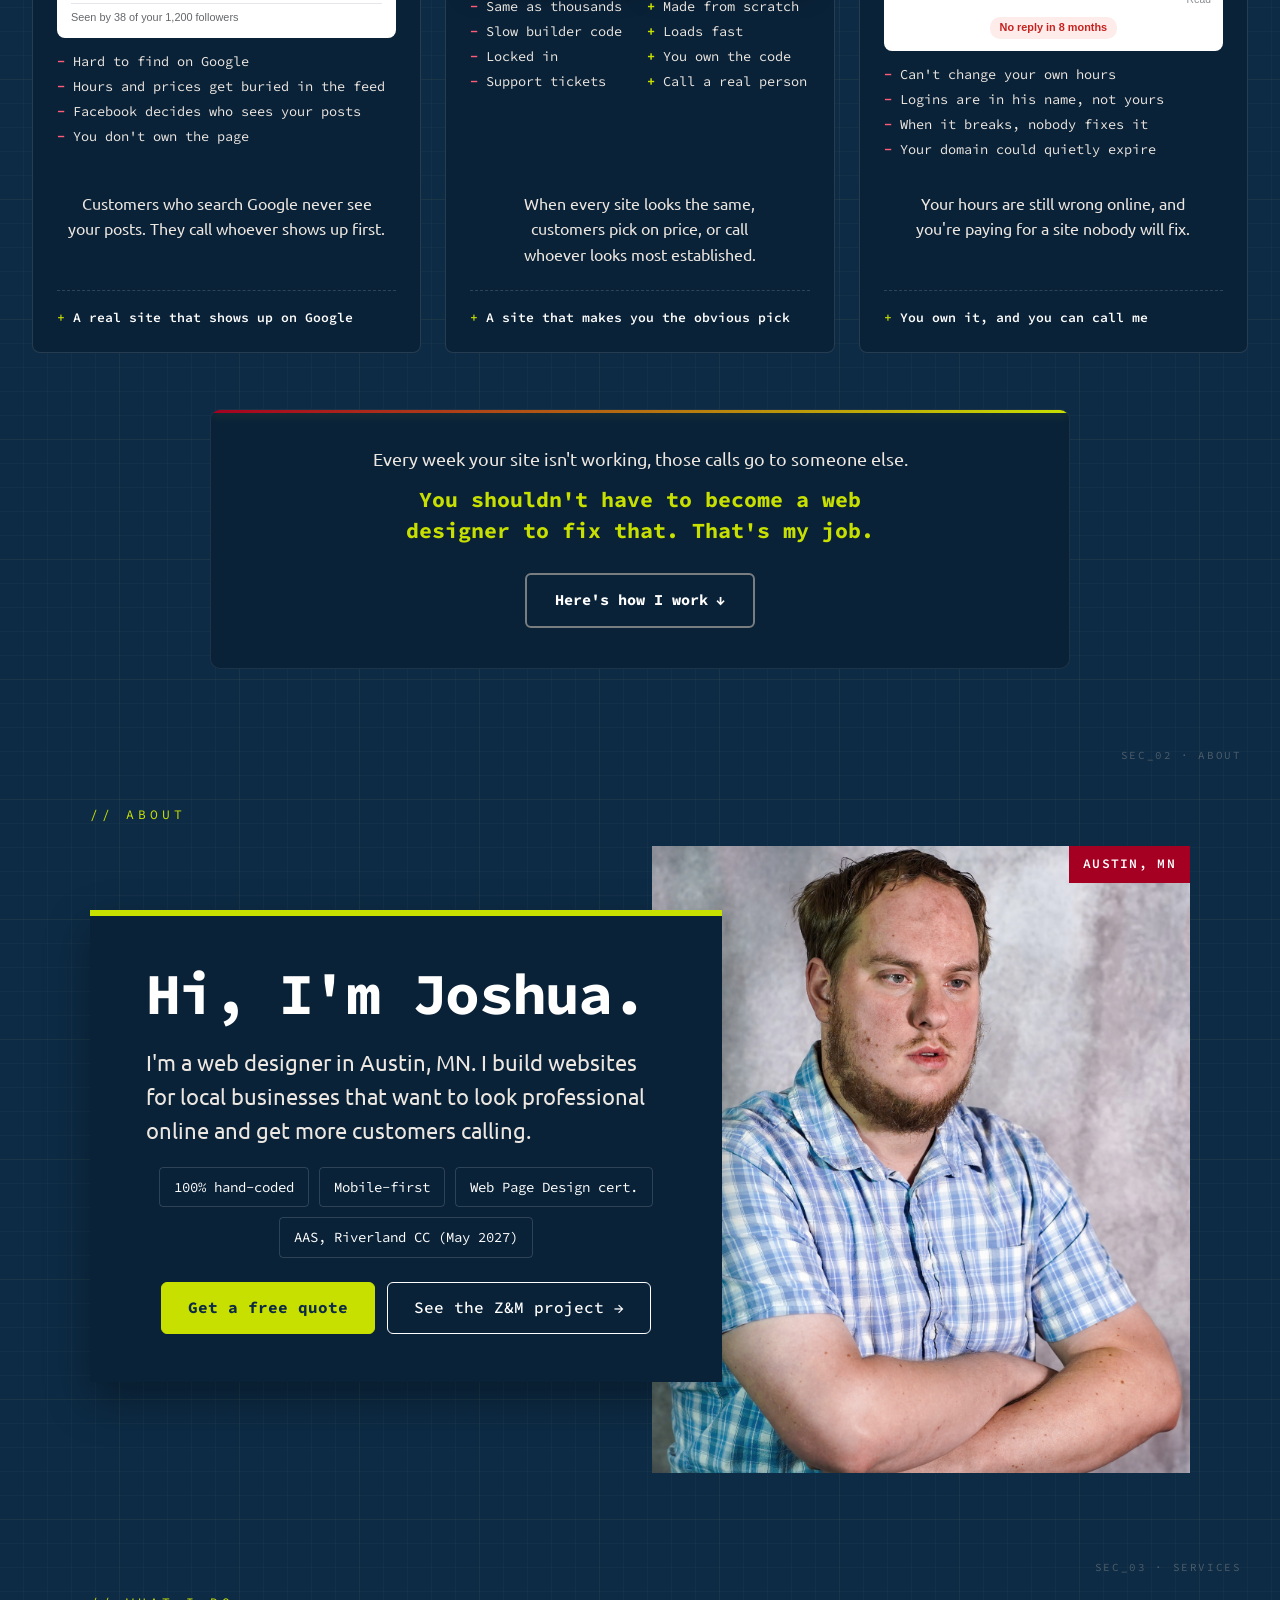
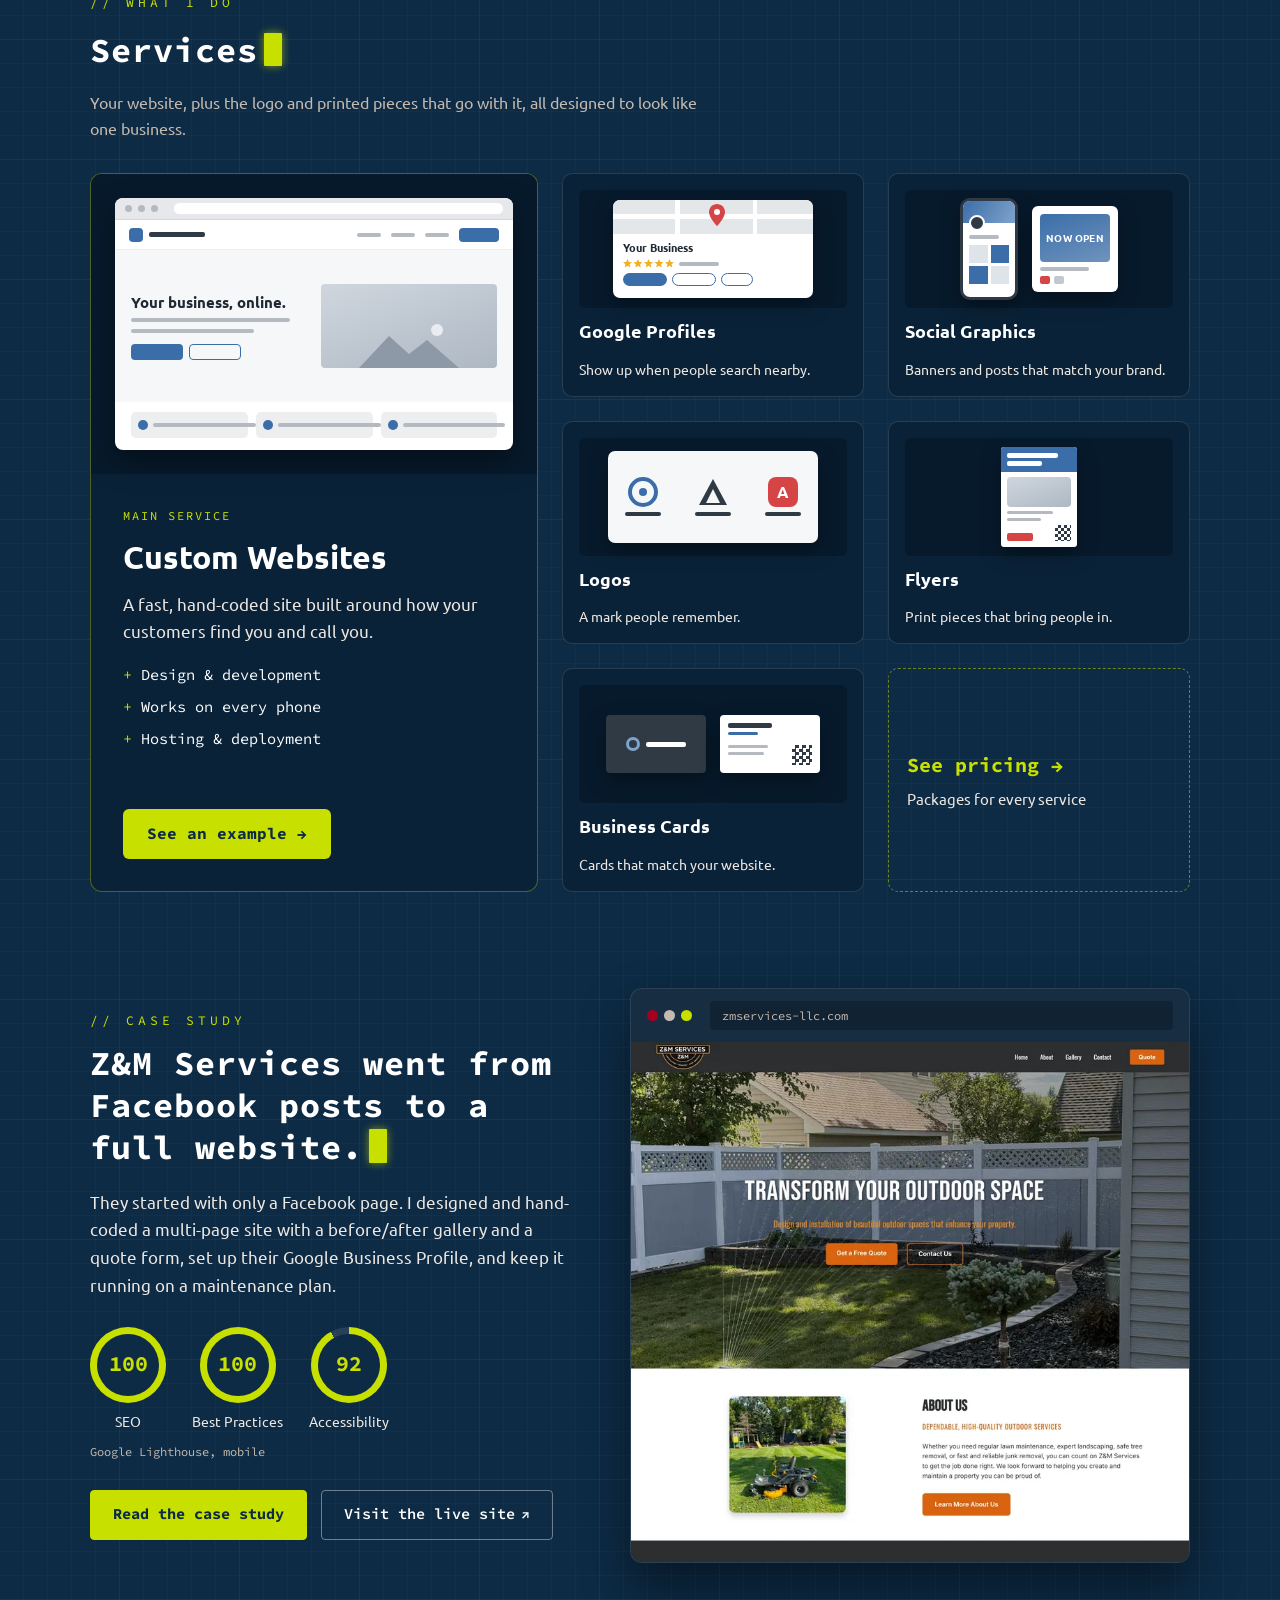
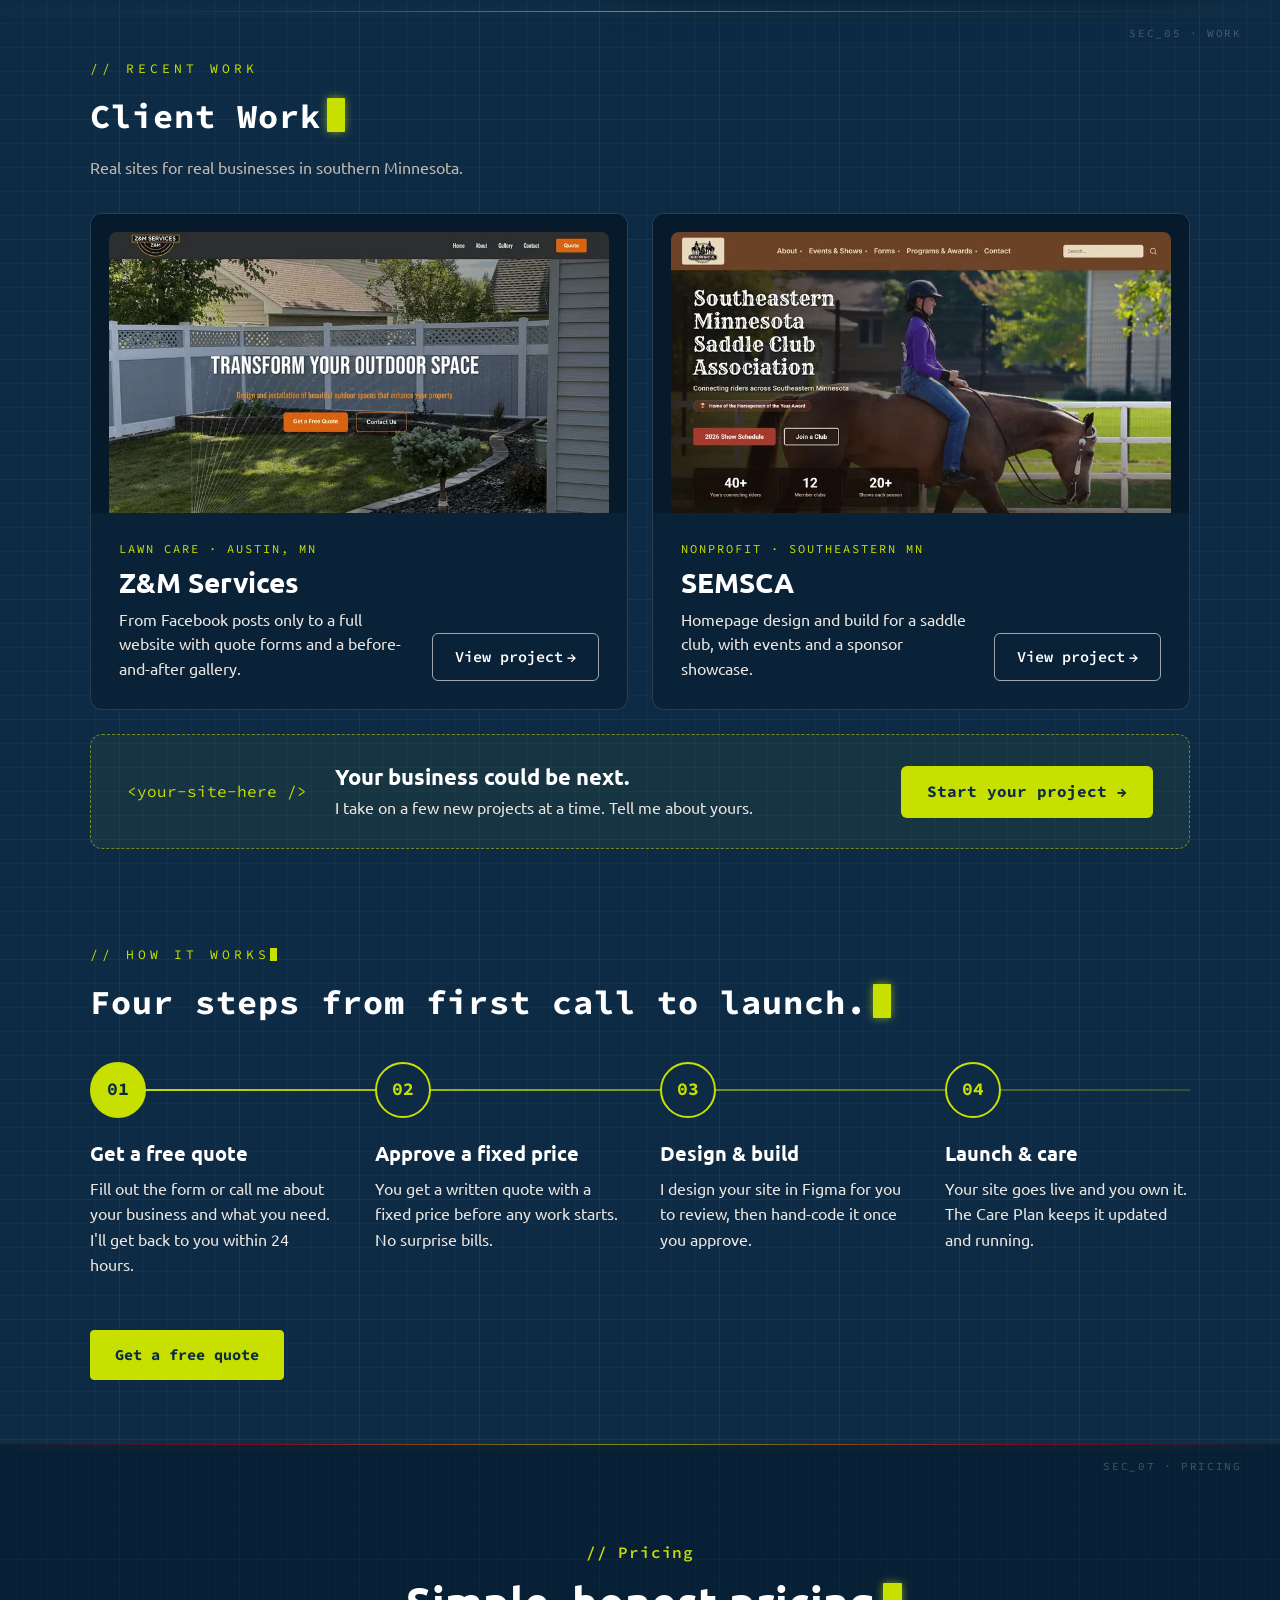
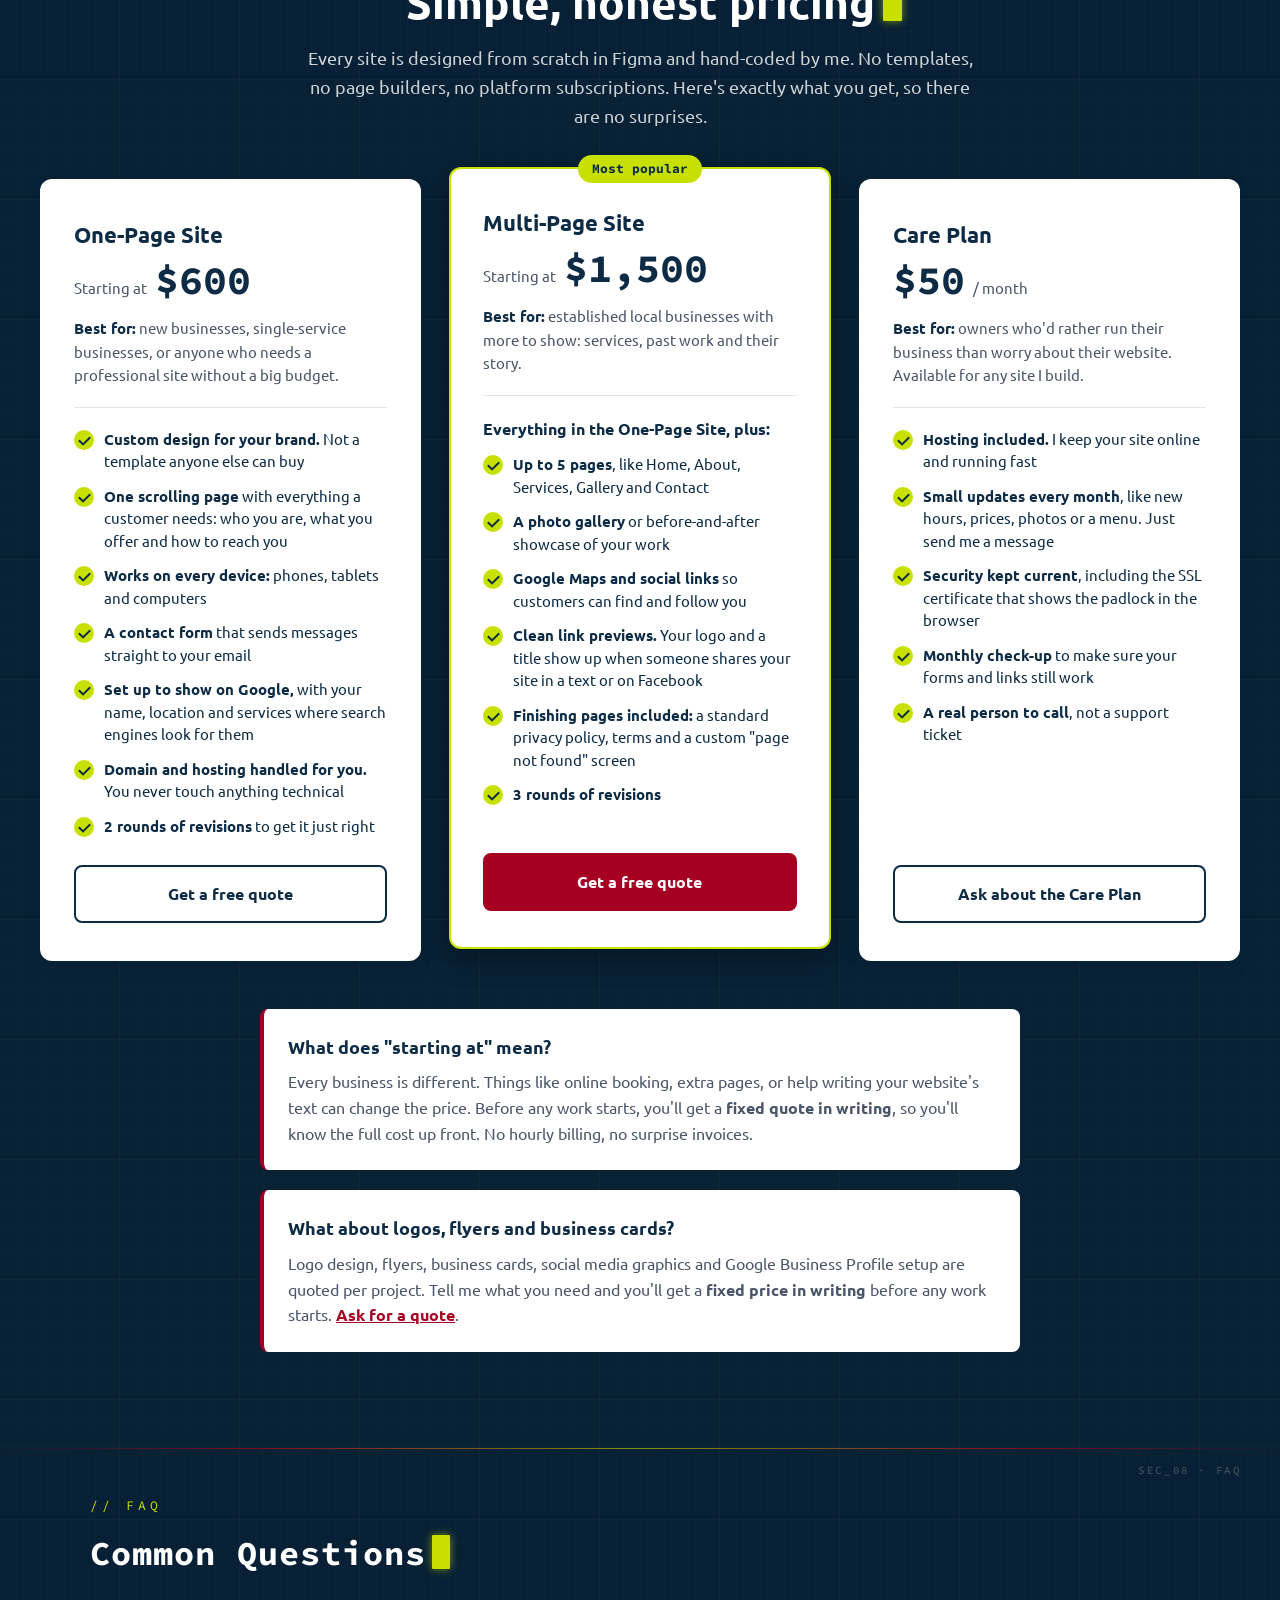
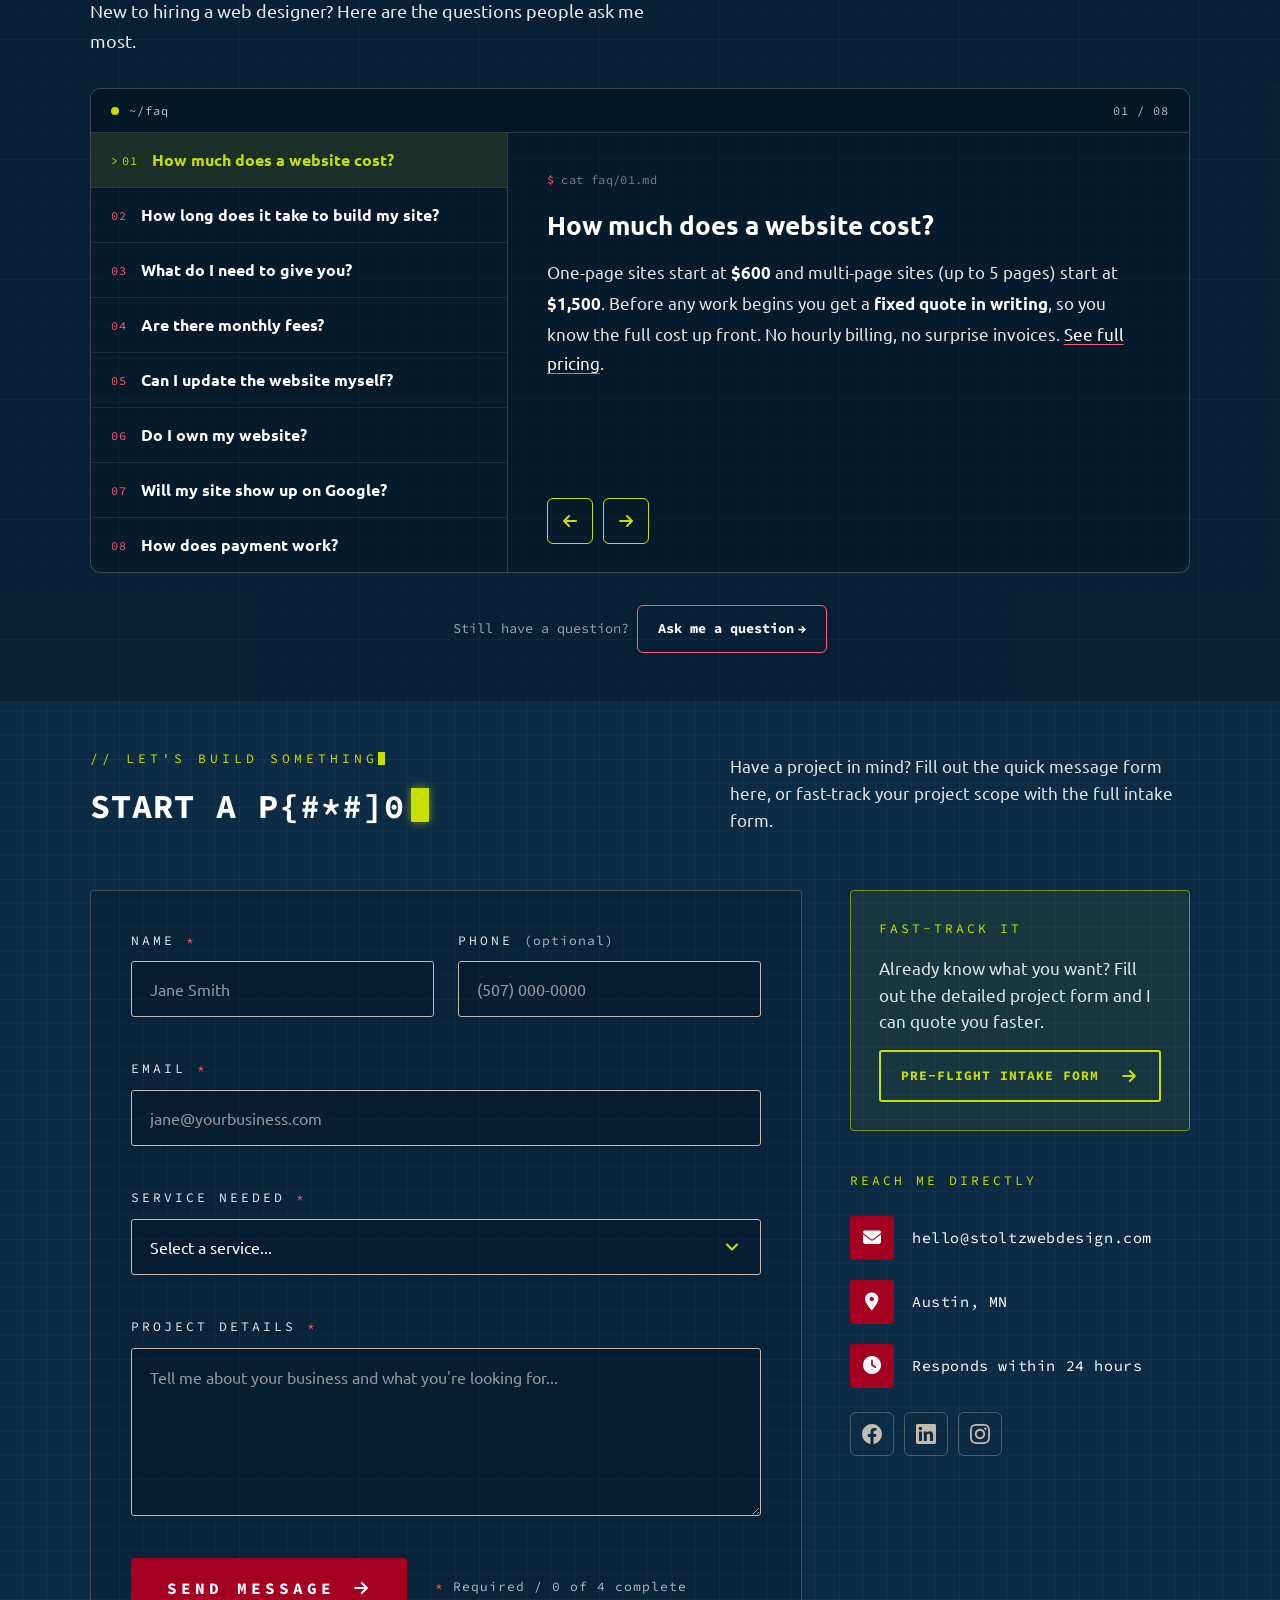
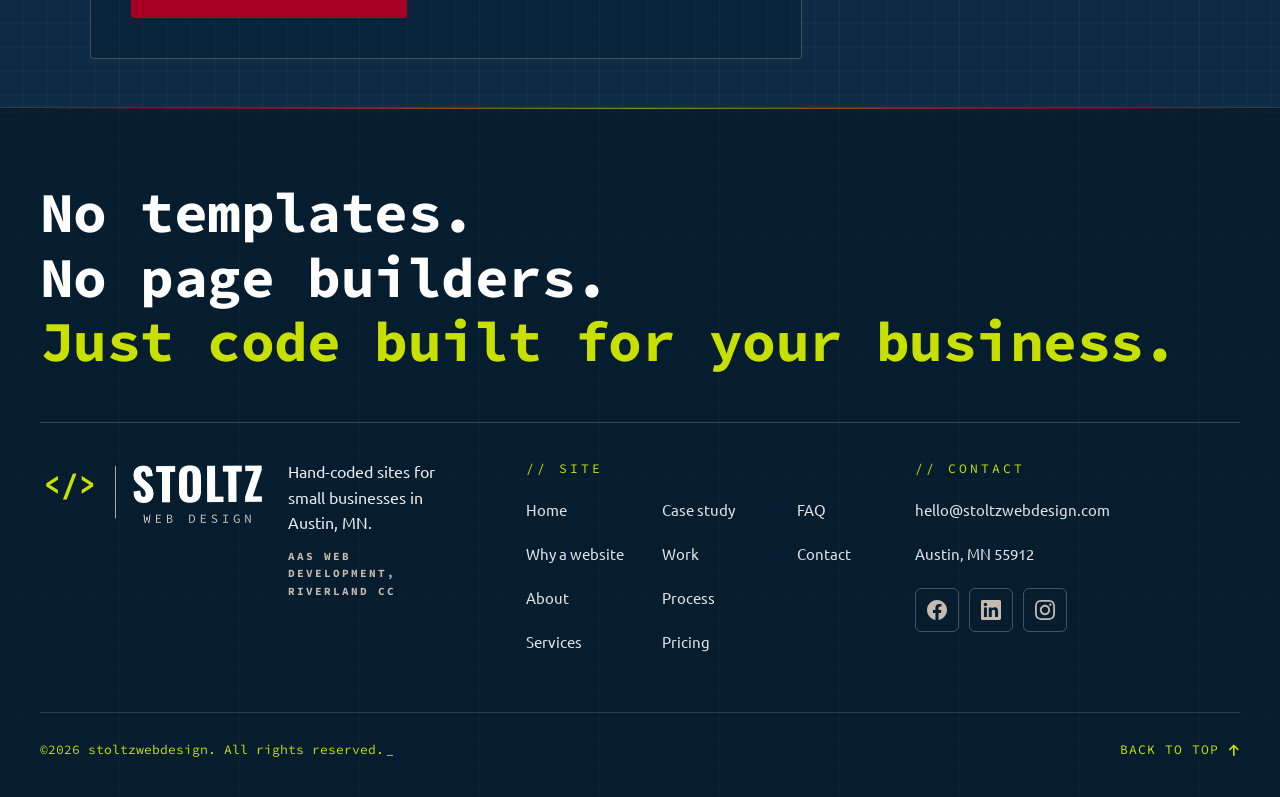
==== commit 4970ba76: "Homepage polish: social icons, centered layouts, card screenshot fix, questionnaire back link, minif" ====
--- a/index.html
+++ b/index.html
@@ -71,34 +71,62 @@
   <!-- ===== Google reCAPTCHA v3 (site key is public; the secret key lives in Formspree only) ===== -->
   <script src="https://www.google.com/recaptcha/api.js?render=6LflMOQtAAAAACCQQO16reyTGxxkavxoKQ863CHY" async defer></script>
  
-  <link rel="stylesheet" href="css/style.css">
+  <link rel="stylesheet" href="css/style.min.css">
 </head>
 <body>
 
 <!-- ==========================================================================
      1. HEADER / NAVIGATION
      ========================================================================== -->
-<header>
-  <nav class="navbar">
-    <a class="navbar-brand" href="#">
+<header class="site-header">
+  <nav class="navbar" aria-label="Main">
+    <a class="navbar-brand" href="#hero" aria-label="Stoltz Web Design, back to top">
       <img src="images/stoltzwebdesign-logo.webp"
            srcset="images/stoltzwebdesign-logo-300.webp 300w, images/stoltzwebdesign-logo-448.webp 448w, images/stoltzwebdesign-logo.webp 600w"
            sizes="(max-width: 360px) 200px, (max-width: 768px) 224px, (max-width: 991px) 248px, 300px"
            alt="Stoltz Web Design" width="600" height="300" fetchpriority="high">
     </a>
-    <a class="nav-link nav-btn-cta" href="client-questionnaire.html">Start a Project</a>
+
+    <!-- Section links. From 992px up they sit in the bar; below that they
+         live in the terminal-style menu that the >_ button opens. -->
+    <div class="nav-menu" id="navMenu">
+      <!-- Menu title bar (phones/tablets only): shows where you are on the page -->
+      <div class="nav-menu-bar" aria-hidden="true">
+        <span class="nav-path-dots"></span>
+        <span class="nav-menu-path"><span class="nav-path-user">joshua@stoltz</span>:<span class="nav-path-dir">~</span>$ ls</span>
+      </div>
+
+      <ul class="nav-links">
+        <li><a class="nav-link" href="#about">About</a></li>
+        <li><a class="nav-link" href="#services">Services</a></li>
+        <li><a class="nav-link" href="#work">Work</a></li>
+        <li><a class="nav-link" href="#pricing">Pricing</a></li>
+        <li><a class="nav-link" href="#faq">FAQ</a></li>
+      </ul>
+
+      <!-- Phone + email repeated in the menu so they are one tap away on phones -->
+      <div class="nav-menu-contact">
+        <a href="tel:+15072191159">(507) 219-1159</a>
+        <a href="mailto:hello@stoltzwebdesign.com">hello@stoltzwebdesign.com</a>
+      </div>
+    </div>
+
+    <div class="nav-actions">
+      <a class="nav-phone" href="tel:+15072191159" aria-label="Call (507) 219-1159">
+        <svg aria-hidden="true" viewBox="0 0 24 24" width="18" height="18" fill="none" stroke="currentColor" stroke-width="2" stroke-linecap="round" stroke-linejoin="round"><path d="M22 16.92v3a2 2 0 0 1-2.18 2 19.79 19.79 0 0 1-8.63-3.07 19.5 19.5 0 0 1-6-6 19.79 19.79 0 0 1-3.07-8.67A2 2 0 0 1 4.11 2h3a2 2 0 0 1 2 1.72c.13.96.36 1.9.7 2.81a2 2 0 0 1-.45 2.11L8.09 9.91a16 16 0 0 0 6 6l1.27-1.27a2 2 0 0 1 2.11-.45c.91.34 1.85.57 2.81.7A2 2 0 0 1 22 16.92z"/></svg>
+        <span class="nav-phone-text">(507) 219-1159</span>
+      </a>
+      <a class="nav-link nav-btn-cta" href="#contact">
+        <span class="nav-btn-text">Get a free quote</span>
+        <span class="nav-btn-badge" aria-hidden="true"><svg viewBox="0 0 24 24" width="16" height="16" fill="none" stroke="currentColor" stroke-width="2.5" stroke-linecap="round" stroke-linejoin="round"><path d="M5 12h14M13 6l6 6-6 6"/></svg></span>
+      </a>
+      <button class="nav-toggle" type="button" aria-expanded="false" aria-controls="navMenu" aria-label="Menu">
+        <span class="nav-toggle-icon" aria-hidden="true">&gt;_</span>
+      </button>
+    </div>
   </nav>
 </header>
 
-<!-- Scroll-dot navigation — replaces the old horizontal nav links -->
-<nav class="scroll-dots" id="scrollDots">
-  <div class="dot" data-target="hero"><span class="dot-label">Home</span></div>
-  <div class="dot" data-target="about"><span class="dot-label">About</span></div>
-  <div class="dot" data-target="services"><span class="dot-label">Services</span></div>
-  <div class="dot" data-target="pricing"><span class="dot-label">Pricing</span></div>
-  <div class="dot" data-target="projects"><span class="dot-label">Work</span></div>
-  <div class="dot" data-target="contact"><span class="dot-label">Contact</span></div>
-</nav>
 <!-- /HEADER / NAVIGATION -->
 
   <main>
@@ -108,10 +136,6 @@
          ========================================================================== -->
     <section class="hero-section" id="hero">
       <div class="hero-inner">
-        <!-- NOTE: .hero-label has no CSS anymore (removed as unused during a style.css
-             cleanup) — this span is currently dead markup, safe to delete whenever. -->
-        <span class="hero-label"></span>
-
         <div class="typing-hero">
           <div class="typing-container">
             <span id="typed-text">JOSHUA STOLTZ</span><span class="cursor"></span>
@@ -127,208 +151,624 @@
 
       <div class="hero-cta">
   <a href="client-questionnaire.html" class="btn-primary-custom"><span class="btn-prompt" aria-hidden="true">&gt;</span> Get a free quote</a>
-<a href="#projects" class="btn-outline-custom">See my work <span class="btn-down" aria-hidden="true">&darr;</span></a>
+<a href="#work" class="btn-outline-custom">See my work <span class="btn-down" aria-hidden="true">&darr;</span></a>
 </div>
 
       </div>
     </section>
     <!-- /HERO SECTION -->
+<!-- ==========================================================================
+     2b. TRUST STRIP
+     Real, checkable proof right under the hero. A <div> on purpose, not a
+     <section>, so it doesn't get a "SEC_0X" corner tag or shift the numbering.
+     ========================================================================== -->
+<div class="trust-strip" role="region" aria-label="Clients and guarantees">
+  <div class="trust-inner">
+
+    <div class="trust-clients">
+      <p class="trust-label">Clients</p>
+      <div class="trust-logos">
+        <img src="images/zm-logo-trust.webp" alt="Z&amp;M Services" width="440" height="200" class="trust-logo trust-logo--zm" loading="lazy" decoding="async">
+        <img src="images/semsca-logo-tan.webp" alt="SEMSCA" width="273" height="240" class="trust-logo trust-logo--semsca" loading="lazy" decoding="async">
+      </div>
+    </div>
+
+    <span class="trust-divider" aria-hidden="true"></span>
+
+    <ul class="trust-points">
+      <li>100% hand-coded</li>
+      <li>100/100 Lighthouse SEO</li>
+      <li>Fixed quote before work starts</li>
+      <li>You own your site</li>
+    </ul>
+
+  </div>
+</div>
+<!-- /TRUST STRIP -->
+
+<!-- ==========================================================================
+     2c. PROBLEM SECTION
+     What goes wrong for local businesses, in their own words, then the hand-off
+     to About ("That's my job"). Sits after the trust strip, before About.
+     ========================================================================== -->
+
+<section class="problem-section" id="problem" aria-labelledby="problem-title">
+  <div class="problem-inner">
+
+    <div class="section-heading">
+      <p class="section-label">// THE PROBLEM</p>
+      <h2 class="section-title" id="problem-title">Good businesses lose customers to bad websites every day.</h2>
+    </div>
+
+    <ul class="problem-cards" role="list">
+      <li class="problem-card">
+        <span class="problem-tag" aria-hidden="true">No website at all</span>
+        <h3 class="problem-quote">&ldquo;We don't need a website, we have Facebook.&rdquo;</h3>
+        <div class="mock mock-fb" aria-hidden="true">
+          <span class="mock-fb-head">&minus; FACEBOOK ONLY</span>
+          <div class="mock-post">
+            <div class="mock-post-head">
+              <span class="mock-avatar"></span>
+              <span>
+                <span class="mock-name">Your Business</span>
+                <span class="mock-time">3d</span>
+              </span>
+            </div>
+            <div>Open till 6 today! Message us for a free quote.</div>
+            <div class="mock-reactions"><span>Like · 4</span><span>Comment · 2</span><span>Share</span></div>
+            <div class="mock-comment">
+              <span class="mock-avatar mock-avatar--sm"></span>
+              <span class="mock-comment-bubble"><span class="mock-name">Customer</span>Do you have a website? Couldn't find you on Google.</span>
+            </div>
+            <div class="mock-comment">
+              <span class="mock-avatar mock-avatar--sm"></span>
+              <span class="mock-comment-bubble"><span class="mock-name">Another customer</span>Are you open Sundays? Can't find your hours anywhere.</span>
+            </div>
+            <div class="mock-reach">Seen by 38 of your 1,200 followers</div>
+          </div>
+          <div class="mock-fb-list">
+            <span>Hard to find on Google</span>
+            <span>Hours and prices get buried in the feed</span>
+            <span>Facebook decides who sees your posts</span>
+            <span>You don't own the page</span>
+          </div>
+        </div>
+        <span class="sr-only">With only a Facebook page, you're hard to find on Google, your hours and prices get buried in the feed, Facebook decides who sees your posts, and you don't own the page.</span>
+        <p class="problem-text">Customers who search Google never see your posts. They call whoever shows up first.</p>
+        <p class="problem-fix">A real site that shows up on Google</p>
+      </li>
+      <li class="problem-card">
+        <span class="problem-tag" aria-hidden="true">Looks like everyone else</span>
+        <h3 class="problem-quote">&ldquo;Our site looks like every other template.&rdquo;</h3>
+        <div class="mock mock-vs" aria-hidden="true">
+
+          <div class="mock-vs-col">
+            <span class="mock-vs-head mock-vs-head--tpl">&minus; TEMPLATE</span>
+            <div class="mock-site mock-site--tpl">
+              <div class="mock-site-bar">
+                <span class="mock-site-dots"></span>
+                <span class="mock-site-url">&#128274; <b>yourbusiness</b>.sitebuilder.com</span>
+              </div>
+              <div class="mock-tpl-ad">Made with SiteBuilder. Create yours free &rarr;</div>
+              <div class="mock-tpl-nav"><span class="mock-tpl-logo">YOUR LOGO</span><span class="mock-tpl-burger"></span></div>
+              <div class="mock-tpl-hero">
+                <span class="mock-tpl-h">Quality Service<br>You Can Trust</span>
+                <span class="mock-tpl-sub">Serving our community with excellence.</span>
+                <span class="mock-tpl-btn">Learn More</span>
+              </div>
+              <div class="mock-tpl-cards"><span>Quality</span><span>Reliable</span><span>Affordable</span></div>
+              <div class="mock-tpl-foot">&copy; Your Business &middot; Powered by SiteBuilder</div>
+            </div>
+            <div class="mock-vs-list mock-vs-list--tpl">
+              <span>Same as thousands</span>
+              <span>Slow builder code</span>
+              <span>Locked in</span>
+              <span>Support tickets</span>
+            </div>
+          </div>
+
+          <div class="mock-vs-col">
+            <span class="mock-vs-head mock-vs-head--cst">+ CUSTOM</span>
+            <div class="mock-site mock-site--cst">
+              <div class="mock-site-bar">
+                <span class="mock-site-dots"></span>
+                <span class="mock-site-url">&#128274; <b>pineridgelawn.com</b></span>
+              </div>
+              <div class="mock-cst-nav">
+                <span class="mock-cst-logo"><span class="mock-cst-mark"></span>Pine Ridge</span>
+                <span class="mock-cst-call">Call</span>
+              </div>
+              <div class="mock-cst-hero">
+                <span class="mock-cst-h">Southern Minnesota's <em>sharpest</em> lawns.</span>
+                <span class="mock-cst-sub">Weekly mowing, Austin to Albert Lea.</span>
+                <span class="mock-cst-btn">Get a free quote</span>
+              </div>
+              <div class="mock-cst-work">
+                <span class="mock-cst-shot mock-cst-shot--before"><span>BEFORE</span></span>
+                <span class="mock-cst-shot mock-cst-shot--after"><span>AFTER</span></span>
+              </div>
+              <div class="mock-cst-strip"><span>Local</span><span>Insured</span><span>24-hr quotes</span></div>
+            </div>
+            <div class="mock-vs-list mock-vs-list--cst">
+              <span>Made from scratch</span>
+              <span>Loads fast</span>
+              <span>You own the code</span>
+              <span>Call a real person</span>
+            </div>
+          </div>
+
+          <span class="mock-vs-badge">VS</span>
+        </div>
+        <span class="sr-only">A builder template uses the same theme as thousands of other sites, is slowed down by builder code, locks you into the builder, and gives you a support ticket instead of a person. A custom site is designed from scratch, loads fast, you own the code, and you have a local person to call.</span>
+        <p class="problem-text">When every site looks the same, customers pick on price, or call whoever looks most established.</p>
+        <p class="problem-fix">A site that makes you the obvious pick</p>
+      </li>
+      <li class="problem-card">
+        <span class="problem-tag" aria-hidden="true">No one to call for help</span>
+        <h3 class="problem-quote">&ldquo;The person who built it disappeared.&rdquo;</h3>
+        <div class="mock mock-help" aria-hidden="true">
+          <span class="mock-help-head">&minus; NO ONE TO CALL</span>
+          <div class="mock-chat">
+            <div class="mock-chat-head">
+              <span class="mock-avatar mock-avatar--sm"></span>
+              <span>
+                <span class="mock-name">Website Guy</span>
+                <span class="mock-time">Last active 8 months ago</span>
+              </span>
+            </div>
+            <div class="mock-chat-body">
+              <span class="mock-chat-date">Mar 3</span>
+              <span class="mock-bubble">Hi! Can you update our hours on the site?</span>
+              <span class="mock-chat-date">Jun 19</span>
+              <span class="mock-bubble">Hello? Still there?</span>
+              <span class="mock-chat-date">Sep 2</span>
+              <span class="mock-bubble">Customers keep showing up when we're closed.</span>
+              <span class="mock-status">Read</span>
+              <span class="mock-noreply">No reply in 8 months</span>
+            </div>
+          </div>
+          <div class="mock-help-list">
+            <span>Can't change your own hours</span>
+            <span>Logins are in his name, not yours</span>
+            <span>When it breaks, nobody fixes it</span>
+            <span>Your domain could quietly expire</span>
+          </div>
+        </div>
+        <span class="sr-only">When the person who built your site disappears, you can't change your own hours, the logins are in their name, nobody fixes it when it breaks, and your domain could quietly expire.</span>
+        <p class="problem-text">Your hours are still wrong online, and you're paying for a site nobody will fix.</p>
+        <p class="problem-fix">You own it, and you can call me</p>
+      </li>
+    </ul>
+
+    <div class="problem-close">
+      <p class="problem-stakes">Every week your site isn't working, those calls go to someone else.</p>
+      <p class="problem-handoff">You shouldn't have to become a web designer to fix that. That's my job.</p>
+      <a href="#about" class="problem-next">Here's how I work <span aria-hidden="true">&darr;</span></a>
+    </div>
+
+  </div>
+</section>
+<!-- /PROBLEM SECTION -->
 
 <!-- ==========================================================================
      3. ABOUT SECTION
      ========================================================================== -->
-<section class="about-section" id="about">
-  <div class="about-container">
-
-    <div class="about-header">
-      <p class="section-label">// ABOUT</p>
-      <h2 class="section-title">Hi, I'm Joshua</h2>
-    </div>
-
-    <div class="about-grid">
-
-      <!-- Left Column: Photo & Site Checks -->
-      <div class="about-media">
-
-        <!-- Photo in a file window. The bar under it shows the image's alt text as code. -->
-        <figure class="about-image-wrapper">
-          <img src="images/headshot.webp" srcset="images/headshot-360.webp 360w, images/headshot-540.webp 540w, images/headshot.webp 720w" sizes="340px" alt="Joshua Stoltz" class="about-portrait" width="720" height="720" loading="lazy" decoding="async">
-          <figcaption class="about-caption" aria-hidden="true"><span class="cap-attr">alt</span><span class="cap-punct">=</span><span class="cap-str">"Joshua Stoltz"</span></figcaption>
-        </figure>
-
-        <!-- Site checks: boot up on scroll, click to expand -->
-        <div class="about-badges">
-          <p class="badge-title"># every site I build passes these</p>
-          <div class="badge-item">
-            <button class="badge" type="button" aria-expanded="false" aria-controls="badge-detail-1">
-              <span class="badge-text">Looks right on every device</span>
-              <span class="badge-status" aria-hidden="true">[ OK ]</span>
-            </button>
-            <p class="badge-detail" id="badge-detail-1" hidden>Checked on phones, tablets and computers before your site goes live.</p>
-          </div>
-          <div class="badge-item">
-            <button class="badge" type="button" aria-expanded="false" aria-controls="badge-detail-2">
-              <span class="badge-text">Built from scratch, no templates</span>
-              <span class="badge-status" aria-hidden="true">[ OK ]</span>
-            </button>
-            <p class="badge-detail" id="badge-detail-2" hidden>Designed and built just for your business. No Wix, no page builders, no look-alike templates.</p>
-          </div>
-          <div class="badge-item">
-            <button class="badge" type="button" aria-expanded="false" aria-controls="badge-detail-3">
-              <span class="badge-text">Local to Austin, MN</span>
-              <span class="badge-status" aria-hidden="true">[ OK ]</span>
-            </button>
-            <p class="badge-detail" id="badge-detail-3" hidden>Based right here in Austin. Happy to meet in person and talk through your project.</p>
-          </div>
-          <p class="badge-hint" aria-hidden="true">
-            <span><span class="badge-pass">3 passed</span>, 3 total</span>
-            <span>// tap a check for details</span>
-          </p>
-        </div>
-      </div>
-
-      <!-- Right Column: Bio Copy -->
-      <div class="about-content">
-
-        <!-- Terminal intro: command types out, then the comment fades in.
-             Keep this block: the bio below stays hidden until it finishes (.done). -->
-        <div class="term-block">
-          <p class="term-prompt">
-            <span class="sr-only">Terminal command: open my about file</span>
-            <span aria-hidden="true"><span class="term-user">joshua@stoltz</span>:<span class="term-path">~</span>$
-            <span class="term-cmd" data-cmd="cat about.md">cat about.md</span><span class="term-caret"></span></span>
-          </p>
-          <p class="term-comment"># opening my about file... here's a quick intro ↓</p>
-        </div>
-
-        <!-- about.md: the "file" the command above prints out -->
-        <div class="md-out">
-
-          <p class="md-lead">
-            I'm Joshua, a web designer in Austin, MN. I build websites for local businesses that
-            want to look professional online and get more customers calling.
-          </p>
-
-          <!-- Split diff: what you won't get (left) vs. what you get (right) -->
-          <div class="md-diff">
-            <div class="diff-pane">
-              <div class="diff-file"><span aria-hidden="true">--- </span>what you won't get</div>
-              <ul class="diff-lines">
-                <li class="diff-del"><span class="diff-mark" aria-hidden="true">-</span><span>a template a hundred other businesses use</span></li>
-                <li class="diff-del"><span class="diff-mark" aria-hidden="true">-</span><span>monthly platform fees</span></li>
-                <li class="diff-del"><span class="diff-mark" aria-hidden="true">-</span><span>a support ticket line</span></li>
-              </ul>
-            </div>
-            <div class="diff-pane diff-pane--add">
-              <div class="diff-file"><span aria-hidden="true">+++ </span>what you get</div>
-              <ul class="diff-lines">
-                <li class="diff-add"><span class="diff-mark" aria-hidden="true">+</span><span>a site designed around your business</span></li>
-                <li class="diff-add"><span class="diff-mark" aria-hidden="true">+</span><span>a fixed price in writing before work starts</span></li>
-                <li class="diff-add"><span class="diff-mark" aria-hidden="true">+</span><span>one local person you can call or meet</span></li>
-              </ul>
-            </div>
-          </div>
-
-          <!-- Two sections side by side; they stack when the column gets narrow -->
-          <div class="md-row">
-            <div class="md-block md-block--wide">
-              <h3 class="md-h">how I work</h3>
-              <p>
-                You work directly with me from the first conversation to launch day. I design your
-                site first so you can see it and request changes before I build anything, and I only
-                take on a few projects at a time so yours gets my full attention.
-              </p>
-            </div>
-
-            <div class="md-block">
-              <h3 class="md-h">a little more about me</h3>
-              <p>
-                I'm finishing my AAS in Web Development at Riverland Community College and I'm a
-                Phi Theta Kappa honors member. Off the clock, I build video games for fun.
-              </p>
-            </div>
-          </div>
-
-        </div><!-- /.md-out -->
-
-      </div><!-- /.about-content -->
-    </div><!-- /.about-grid -->
-  </div><!-- /.about-container -->
+
+<section class="about" id="about" aria-labelledby="about-title">
+  <div class="about__inner">
+    <p class="about__eyebrow">// ABOUT</p>
+
+    <figure class="about__photo">
+      <img src="images/joshua-2.jpg" alt="Joshua Stoltz, web designer in Austin, MN"
+           width="600" height="700" loading="lazy">
+      <figcaption class="about__tag">AUSTIN, MN</figcaption>
+    </figure>
+
+    <div class="about__card">
+      <h2 class="about__title" id="about-title">Hi, I'm Joshua.</h2>
+
+      <p class="about__lead">
+        I'm a web designer in Austin, MN. I build websites for local businesses
+        that want to look professional online and get more customers calling.
+      </p>
+
+      <ul class="about__chips">
+        <li>100% hand-coded</li>
+        <li>Mobile-first</li>
+        <li>Web Page Design cert.</li>
+        <li>AAS, Riverland CC (May 2027)</li>
+      </ul>
+
+      <div class="about__actions">
+        <a href="#contact" class="btn btn--primary">Get a free quote</a>
+        <a href="zm-project.html" class="btn btn--outline">See the Z&amp;M project →</a>
+      </div>
+    </div>
+  </div>
 </section>
 <!-- /ABOUT SECTION -->
 
-<section class="services-section" id="services">
+<!-- ==========================================================================
+     4. SERVICES SECTION
+     ========================================================================== -->
+
+<section class="services-section" id="services" aria-labelledby="services-title">
+
   <div class="section-heading">
     <p class="section-label">// WHAT I DO</p>
-    <h2 class="section-title">Services</h2>
-    <p class="services-intro">Your website, plus the logo and printed pieces that go with it, all designed to look like one business.</p>
-  </div>
-
-  <!-- The kit: a real example of each kind of work -->
-  <div class="kit">
-    <figure class="kit-item">
-      <div class="kit-browser">
-        <img src="zm-fullpage.webp" alt="The Z&amp;M Services website" width="800" height="1113" loading="lazy" decoding="async">
-      </div>
-      <figcaption>Websites</figcaption>
-    </figure>
-
-    <figure class="kit-item">
-      <img class="kit-shot" src="images/service-google.webp" alt="Example of a Google Business Profile for Stoltz Web Design" width="460" height="400" loading="lazy" decoding="async">
-      <figcaption>Google Profiles</figcaption>
-    </figure>
-
-    <figure class="kit-item">
-      <img class="kit-shot" src="images/service-social.webp" alt="Example of a social media page with a matching cover and profile picture" width="460" height="400" loading="lazy" decoding="async">
-      <figcaption>Social Graphics</figcaption>
-    </figure>
-
-    <figure class="kit-item">
-      <div class="kit-logo">
-        <img src="images/stoltzwebdesign-logo-448.webp" alt="The Stoltz Web Design logo" width="448" height="224" loading="lazy" decoding="async">
-      </div>
-      <figcaption>Logos</figcaption>
-    </figure>
-
-    <figure class="kit-item">
-      <img class="kit-flyer" src="images/service-flyer.webp" alt="A Stoltz Web Design flyer" width="450" height="579" loading="lazy" decoding="async">
-      <figcaption>Flyers</figcaption>
-    </figure>
-
-    <figure class="kit-item">
-      <div class="kit-cards">
-        <img src="images/service-card-front.webp" alt="" width="520" height="312" loading="lazy" decoding="async">
-        <img src="images/service-card-back.webp" alt="A Stoltz Web Design business card" width="520" height="312" loading="lazy" decoding="async">
-      </div>
-      <figcaption>Business Cards</figcaption>
-    </figure>
-  </div>
-
-  <!-- The full list, in two groups -->
-  <div class="svc-lists">
-    <div class="svc-list">
-      <h3 class="md-h">on screen</h3>
-      <ul class="diff-lines">
-        <li class="diff-add"><span class="diff-mark" aria-hidden="true">+</span><span>Custom web design</span></li>
-        <li class="diff-add"><span class="diff-mark" aria-hidden="true">+</span><span>Web development</span></li>
-        <li class="diff-add"><span class="diff-mark" aria-hidden="true">+</span><span>Responsive design</span></li>
-        <li class="diff-add"><span class="diff-mark" aria-hidden="true">+</span><span>Hosting &amp; deployment</span></li>
-        <li class="diff-add"><span class="diff-mark" aria-hidden="true">+</span><span>Google Business Profile setup</span></li>
-      </ul>
-    </div>
-
-    <div class="svc-list">
-      <h3 class="md-h">print and branding</h3>
-      <ul class="diff-lines">
-        <li class="diff-add"><span class="diff-mark" aria-hidden="true">+</span><span>Logo design</span></li>
-        <li class="diff-add"><span class="diff-mark" aria-hidden="true">+</span><span>Flyers</span></li>
-        <li class="diff-add"><span class="diff-mark" aria-hidden="true">+</span><span>Business cards</span></li>
-        <li class="diff-add"><span class="diff-mark" aria-hidden="true">+</span><span>Social media graphics</span></li>
-      </ul>
-    </div>
+    <h2 class="section-title" id="services-title">Services</h2>
+    <p class="services-intro">
+      Your website, plus the logo and printed pieces that go with it, all designed
+      to look like one business.
+    </p>
+  </div>
+
+  <div class="svc-grid">
+
+    <!-- ===== Featured: Custom Websites ===== -->
+    <article class="svc-feature">
+      <div class="svc-feature__media">
+        <div class="svc-art-site" role="img" aria-label="Example small-business website">
+          <div class="svc-site-bar">
+            <span class="svc-site-dot"></span>
+            <span class="svc-site-dot"></span>
+            <span class="svc-site-dot"></span>
+            <span class="svc-site-url"></span>
+          </div>
+          <div class="svc-site-nav">
+            <span class="svc-site-brand">
+              <span class="svc-site-mark"></span>
+              <span class="svc-line svc-line--dark svc-line--thick" style="--w:56px"></span>
+            </span>
+            <span class="svc-site-links">
+              <span class="svc-line" style="--w:24px"></span>
+              <span class="svc-line" style="--w:24px"></span>
+              <span class="svc-line" style="--w:24px"></span>
+              <span class="svc-site-btn"></span>
+            </span>
+          </div>
+          <div class="svc-site-hero">
+            <div class="svc-site-copy">
+              <span class="svc-site-headline">Your business, online.</span>
+              <span class="svc-line" style="--w:90%"></span>
+              <span class="svc-line" style="--w:70%"></span>
+              <span class="svc-site-ctas">
+                <span class="svc-site-btn" style="--w:52px; --h:16px"></span>
+                <span class="svc-site-btn svc-site-btn--outline" style="--w:52px; --h:16px"></span>
+              </span>
+            </div>
+            <div class="svc-site-photo svc-photo">
+              <svg width="100" height="50" viewBox="0 0 100 50" aria-hidden="true">
+                <path d="M0 50 L30 18 L50 36 L68 22 L100 50 Z" fill="#8d99a6"/>
+                <circle cx="78" cy="12" r="6" fill="#e9edf1"/>
+              </svg>
+            </div>
+          </div>
+          <div class="svc-site-feats">
+            <span class="svc-site-feat"><span class="svc-site-icon"></span><span class="svc-line"></span></span>
+            <span class="svc-site-feat"><span class="svc-site-icon"></span><span class="svc-line"></span></span>
+            <span class="svc-site-feat"><span class="svc-site-icon"></span><span class="svc-line"></span></span>
+          </div>
+        </div>
+      </div>
+
+      <div class="svc-feature__body">
+        <p class="svc-feature__tag">MAIN SERVICE</p>
+        <h3 class="svc-feature__title">Custom Websites</h3>
+        <p class="svc-feature__text">
+          A fast, hand-coded site built around how your customers find you and call you.
+        </p>
+        <ul class="svc-feature__list">
+          <li>Design &amp; development</li>
+          <li>Works on every phone</li>
+          <li>Hosting &amp; deployment</li>
+        </ul>
+        <a href="zm-project.html" class="svc-btn">See an example →</a>
+      </div>
+    </article>
+
+    <!-- ===== The other five services + pricing tile ===== -->
+    <ul class="svc-cards">
+
+      <!-- Google Profiles -->
+      <li class="svc-card">
+        <div class="svc-card__media">
+          <div class="svc-art-gbp" role="img" aria-label="Example Google business listing">
+            <div class="svc-gbp-map">
+              <span class="svc-gbp-road svc-gbp-road--h"></span>
+              <span class="svc-gbp-road svc-gbp-road--v1"></span>
+              <span class="svc-gbp-road svc-gbp-road--v2"></span>
+              <svg class="svc-gbp-pin" width="16" height="22" viewBox="0 0 16 22" aria-hidden="true">
+                <path d="M8 0C3.6 0 0 3.6 0 8c0 6 8 14 8 14s8-8 8-14c0-4.4-3.6-8-8-8z" fill="#d64545"/>
+                <circle cx="8" cy="8" r="3" fill="#ffffff"/>
+              </svg>
+            </div>
+            <div class="svc-gbp-body">
+              <span class="svc-gbp-name">Your Business</span>
+              <span class="svc-gbp-rating">
+                <svg width="52" height="9" viewBox="0 0 52 9" aria-hidden="true">
+                  <g fill="#f2b01e">
+                    <path d="M4.5 0l1.3 2.9 3.2.3-2.4 2.1.7 3.1-2.8-1.7-2.8 1.7.7-3.1L0 3.2l3.2-.3z"/>
+                    <path transform="translate(10.5 0)" d="M4.5 0l1.3 2.9 3.2.3-2.4 2.1.7 3.1-2.8-1.7-2.8 1.7.7-3.1L0 3.2l3.2-.3z"/>
+                    <path transform="translate(21 0)" d="M4.5 0l1.3 2.9 3.2.3-2.4 2.1.7 3.1-2.8-1.7-2.8 1.7.7-3.1L0 3.2l3.2-.3z"/>
+                    <path transform="translate(31.5 0)" d="M4.5 0l1.3 2.9 3.2.3-2.4 2.1.7 3.1-2.8-1.7-2.8 1.7.7-3.1L0 3.2l3.2-.3z"/>
+                    <path transform="translate(42 0)" d="M4.5 0l1.3 2.9 3.2.3-2.4 2.1.7 3.1-2.8-1.7-2.8 1.7.7-3.1L0 3.2l3.2-.3z"/>
+                  </g>
+                </svg>
+                <span class="svc-line" style="--w:40px"></span>
+              </span>
+              <span class="svc-gbp-actions">
+                <span class="svc-pill"></span>
+                <span class="svc-pill svc-pill--outline"></span>
+                <span class="svc-pill svc-pill--outline" style="--w:32px"></span>
+              </span>
+            </div>
+          </div>
+        </div>
+        <h3 class="svc-card__title">Google Profiles</h3>
+        <p class="svc-card__text">Show up when people search nearby.</p>
+      </li>
+
+      <!-- Social Graphics -->
+      <li class="svc-card">
+        <div class="svc-card__media">
+          <div class="svc-art-social" role="img" aria-label="Example social media profile and post">
+            <span class="svc-phone">
+              <span class="svc-phone-banner"></span>
+              <span class="svc-phone-avatar"></span>
+              <span class="svc-line" style="--w:30px"></span>
+              <span class="svc-phone-grid"><span></span><span></span><span></span><span></span></span>
+            </span>
+            <span class="svc-post">
+              <span class="svc-post-image">NOW OPEN</span>
+              <span class="svc-line" style="--w:70%"></span>
+              <span class="svc-post-icons"><span></span><span></span></span>
+            </span>
+          </div>
+        </div>
+        <h3 class="svc-card__title">Social Graphics</h3>
+        <p class="svc-card__text">Banners and posts that match your brand.</p>
+      </li>
+
+      <!-- Logos -->
+      <li class="svc-card">
+        <div class="svc-card__media">
+          <div class="svc-art-logos" role="img" aria-label="Three example logo options">
+            <span class="svc-logo">
+              <svg width="30" height="30" viewBox="0 0 30 30" aria-hidden="true">
+                <circle cx="15" cy="15" r="13" fill="none" stroke="#3b6ea8" stroke-width="4"/>
+                <circle cx="15" cy="15" r="4" fill="#3b6ea8"/>
+              </svg>
+              <span class="svc-line svc-line--dark" style="--w:36px"></span>
+            </span>
+            <span class="svc-logo">
+              <svg width="32" height="30" viewBox="0 0 32 30" aria-hidden="true">
+                <path d="M16 2 L30 28 H2 Z" fill="#2f3a45"/>
+                <path d="M16 12 L23 26 H9 Z" fill="#f6f7f9"/>
+              </svg>
+              <span class="svc-line svc-line--dark" style="--w:36px"></span>
+            </span>
+            <span class="svc-logo">
+              <span class="svc-logo-letter">A</span>
+              <span class="svc-line svc-line--dark" style="--w:36px"></span>
+            </span>
+          </div>
+        </div>
+        <h3 class="svc-card__title">Logos</h3>
+        <p class="svc-card__text">A mark people remember.</p>
+      </li>
+
+      <!-- Flyers -->
+      <li class="svc-card">
+        <div class="svc-card__media">
+          <div class="svc-art-flyer" role="img" aria-label="Example printed flyer">
+            <span class="svc-flyer-head">
+              <span class="svc-line svc-line--white svc-line--thick" style="--w:80%"></span>
+              <span class="svc-line svc-line--white svc-line--thick" style="--w:55%"></span>
+            </span>
+            <span class="svc-photo"></span>
+            <span class="svc-line" style="--w:60%"></span>
+            <span class="svc-line" style="--w:45%"></span>
+            <span class="svc-flyer-foot">
+              <span class="svc-flyer-cta"></span>
+              <span class="svc-qr"></span>
+            </span>
+          </div>
+        </div>
+        <h3 class="svc-card__title">Flyers</h3>
+        <p class="svc-card__text">Print pieces that bring people in.</p>
+      </li>
+
+      <!-- Business Cards -->
+      <li class="svc-card">
+        <div class="svc-card__media" role="img" aria-label="Example business card, front and back">
+          <span class="svc-bcard svc-bcard--front">
+            <span class="svc-bcard-mark"></span>
+            <span class="svc-line svc-line--white svc-line--thick" style="--w:40px"></span>
+          </span>
+          <span class="svc-bcard svc-bcard--back">
+            <span class="svc-bcard-lines">
+              <span class="svc-line svc-line--dark svc-line--thick" style="--w:44px"></span>
+              <span class="svc-line svc-line--blue" style="--w:30px; height:3px"></span>
+              <span class="svc-line" style="--w:40px; height:3px"></span>
+              <span class="svc-line" style="--w:36px; height:3px"></span>
+            </span>
+            <span class="svc-qr" style="--s:20px"></span>
+          </span>
+        </div>
+        <h3 class="svc-card__title">Business Cards</h3>
+        <p class="svc-card__text">Cards that match your website.</p>
+      </li>
+
+      <!-- Pricing tile -->
+      <li>
+        <a href="#pricing" class="svc-more">
+          <span class="svc-more__title">See pricing →</span>
+          <span class="svc-more__text">Packages for every service</span>
+        </a>
+      </li>
+
+    </ul>
   </div>
 </section>
 <!-- /SERVICES SECTION -->
+
+<!-- ==========================================================================
+     4b. CASE STUDY PREVIEW (Z&M Services)
+     ========================================================================== -->
+<section class="case-study-section" id="case-study" aria-labelledby="case-study-title">
+  <div class="case-study-inner">
+
+    <div class="case-study-copy">
+      <div class="section-heading">
+        <p class="section-label">// CASE STUDY</p>
+        <h2 class="section-title" id="case-study-title">Z&amp;M Services went from Facebook posts to a full website.</h2>
+      </div>
+
+      <p class="case-study-story">They started with only a Facebook page. I designed and hand-coded a multi-page site with a before/after gallery and a quote form, set up their Google Business Profile, and keep it running on a maintenance plan.</p>
+
+      <!-- Real Google Lighthouse scores for zmservices-llc.com (mobile) -->
+      <ul class="case-study-scores" aria-label="Google Lighthouse scores, mobile">
+        <li class="score">
+          <span class="score-ring" style="--score: 100"><span class="score-num">100</span></span>
+          <span class="score-label">SEO</span>
+        </li>
+        <li class="score">
+          <span class="score-ring" style="--score: 100"><span class="score-num">100</span></span>
+          <span class="score-label">Best Practices</span>
+        </li>
+        <li class="score">
+          <span class="score-ring" style="--score: 92"><span class="score-num">92</span></span>
+          <span class="score-label">Accessibility</span>
+        </li>
+      </ul>
+      <p class="case-study-source">Google Lighthouse, mobile</p>
+
+      <div class="case-study-actions">
+        <a href="zm-project.html" class="case-study-btn case-study-btn--primary">Read the case study</a>
+        <a href="https://zmservices-llc.com/" class="case-study-btn case-study-btn--ghost" target="_blank" rel="noopener">Visit the live site <span aria-hidden="true">&#8599;</span></a>
+      </div>
+    </div>
+
+    <figure class="case-study-browser">
+      <div class="case-study-bar" aria-hidden="true">
+        <span class="case-study-dot"></span><span class="case-study-dot"></span><span class="case-study-dot"></span>
+        <span class="case-study-url">zmservices-llc.com</span>
+      </div>
+      <img src="zm-fullpage.webp" alt="The Z&amp;M Services website" width="800" height="1113" loading="lazy" decoding="async">
+    </figure>
+
+  </div>
+</section>
+<!-- /CASE STUDY SECTION -->
+
+
+<!-- ==========================================================================
+     5. FEATURED WORK SECTION
+     ========================================================================== -->
+<section class="clients-section" id="work" aria-labelledby="work-title">
+
+  <div class="section-heading">
+    <p class="section-label">// RECENT WORK</p>
+    <h2 class="section-title" id="work-title">Client Work</h2>
+    <p class="clients-intro">Real sites for real businesses in southern Minnesota.</p>
+  </div>
+
+  <div class="cards-grid">
+
+    <!-- Z&M Services -->
+    <article class="card">
+      <div class="card-preview">
+        <img src="zm-fullpage.webp" alt="Z&amp;M Services homepage" width="1280" height="720" loading="lazy">
+      </div>
+      <div class="card-body">
+        <div class="card-text">
+          <p class="client-label">Lawn care · Austin, MN</p>
+          <h3 class="client-name">Z&amp;M Services</h3>
+          <p class="description">
+            From Facebook posts only to a full website with quote forms and a
+            before-and-after gallery.
+          </p>
+        </div>
+        <a href="zm-project.html" class="btn-view-project">View project <span class="btn-arrow" aria-hidden="true">→</span></a>
+      </div>
+    </article>
+
+    <!-- SEMSCA -->
+    <article class="card">
+      <div class="card-preview">
+        <img src="semsca-fullpage.webp" alt="SEMSCA homepage" width="1280" height="720" loading="lazy">
+      </div>
+      <div class="card-body">
+        <div class="card-text">
+          <p class="client-label">Nonprofit · Southeastern MN</p>
+          <h3 class="client-name">SEMSCA</h3>
+          <p class="description">
+            Homepage design and build for a saddle club, with events and a
+            sponsor showcase.
+          </p>
+        </div>
+        <a href="semsca.html" class="btn-view-project">View project <span class="btn-arrow" aria-hidden="true">→</span></a>
+      </div>
+    </article>
+
+  </div>
+
+  <!-- Open spot -->
+  <div class="work-cta">
+    <div class="work-cta__info">
+      <span class="work-cta__code" aria-hidden="true">&lt;your-site-here /&gt;</span>
+      <div>
+        <h3 class="work-cta__title">Your business could be next.</h3>
+        <p class="work-cta__text">I take on a few new projects at a time. Tell me about yours.</p>
+      </div>
+    </div>
+    <a href="#contact" class="work-cta__btn">Start your project →</a>
+  </div>
+
+</section>
+<!-- /FEATURED WORK SECTION -->
+<!-- ==========================================================================
+     5b. PROCESS SECTION (How it works)
+     ========================================================================== -->
+<section class="process-section" id="process" aria-labelledby="process-title">
+  <div class="process-inner">
+    <div class="section-heading">
+      <p class="section-label">// HOW IT WORKS</p>
+      <h2 class="section-title" id="process-title">Four steps from first call to launch.</h2>
+    </div>
+
+    <div class="process-track">
+      <span class="process-line" aria-hidden="true"><span class="process-line-fill"></span></span>
+      <ol class="process-steps">
+        <li class="process-step is-first" style="--i: 0">
+          <span class="process-num" aria-hidden="true">01</span>
+          <h3 class="process-title">Get a free quote</h3>
+          <p>Fill out the form or call me about your business and what you need. I'll get back to you within 24 hours.</p>
+        </li>
+        <li class="process-step" style="--i: 1">
+          <span class="process-num" aria-hidden="true">02</span>
+          <h3 class="process-title">Approve a fixed price</h3>
+          <p>You get a written quote with a fixed price before any work starts. No surprise bills.</p>
+        </li>
+        <li class="process-step" style="--i: 2">
+          <span class="process-num" aria-hidden="true">03</span>
+          <h3 class="process-title">Design &amp; build</h3>
+          <p>I design your site in Figma for you to review, then hand-code it once you approve.</p>
+        </li>
+        <li class="process-step" style="--i: 3">
+          <span class="process-num" aria-hidden="true">04</span>
+          <h3 class="process-title">Launch &amp; care</h3>
+          <p>Your site goes live and you own it. The Care Plan keeps it updated and running.</p>
+        </li>
+      </ol>
+    </div>
+
+    <a href="#contact" class="process-cta">Get a free quote</a>
+  </div>
+</section>
+<!-- /PROCESS SECTION -->
+
 <!-- ==========================================================================
      4b. PRICING SECTION
      ========================================================================== -->
@@ -340,7 +780,7 @@
       <h2 class="pricing__heading" id="pricing-heading">Simple, honest pricing</h2>
       <p class="pricing__intro">
         Every site is designed from scratch in Figma and hand-coded by me. No templates,
-        no page builders, no monthly platform fees. Here's exactly what you get, so there
+        no page builders, no platform subscriptions. Here's exactly what you get, so there
         are no surprises.
       </p>
     </div>
@@ -355,16 +795,16 @@
           <span class="pricing__amount">$600</span>
         </p>
         <p class="pricing__fit">
-          <strong>Best for:</strong> new businesses, a single service, or anyone who needs
-          a professional online presence without a big budget.
+          <strong>Best for:</strong> new businesses, single-service businesses, or anyone who needs
+          a professional site without a big budget.
         </p>
         <ul class="pricing__list">
-          <li><strong>A custom design made for your brand</strong>, not a template someone else is also using</li>
-          <li><strong>One scrolling page</strong> with everything a customer needs: who you are, what you offer, and how to reach you</li>
-          <li><strong>Works on every device.</strong> Looks right on phones, tablets and computers</li>
+          <li><strong>Custom design for your brand.</strong> Not a template anyone else can buy</li>
+          <li><strong>One scrolling page</strong> with everything a customer needs: who you are, what you offer and how to reach you</li>
+          <li><strong>Works on every device:</strong> phones, tablets and computers</li>
           <li><strong>A contact form</strong> that sends messages straight to your email</li>
-          <li><strong>Google basics</strong> so people searching for your business can find you</li>
-          <li><strong>Domain and hosting set up for you.</strong> You don't touch anything technical</li>
+          <li><strong>Set up to show on Google,</strong> with your name, location and services where search engines look for them</li>
+          <li><strong>Domain and hosting handled for you.</strong> You never touch anything technical</li>
           <li><strong>2 rounds of revisions</strong> to get it just right</li>
         </ul>
         <a class="pricing__btn pricing__btn--outline" href="#contact">Get a free quote</a>
@@ -379,16 +819,16 @@
           <span class="pricing__amount">$1,500</span>
         </p>
         <p class="pricing__fit">
-          <strong>Best for:</strong> established local businesses that want room to show off
-          their services, their work and their story.
+          <strong>Best for:</strong> established local businesses with more to show: services,
+          past work and their story.
         </p>
         <p class="pricing__plus">Everything in the One-Page Site, plus:</p>
         <ul class="pricing__list">
           <li><strong>Up to 5 pages</strong>, like Home, About, Services, Gallery and Contact</li>
           <li><strong>A photo gallery</strong> or before-and-after showcase of your work</li>
-          <li><strong>Google Maps and social media links</strong> so customers can find and follow you</li>
-          <li><strong>Link previews</strong>, so your site shows a clean image and title when shared on Facebook or in a text</li>
-          <li><strong>Privacy policy, terms and a custom "page not found" page</strong> so your site looks finished everywhere</li>
+          <li><strong>Google Maps and social links</strong> so customers can find and follow you</li>
+          <li><strong>Clean link previews.</strong> Your logo and a title show up when someone shares your site in a text or on Facebook</li>
+          <li><strong>Finishing pages included:</strong> a standard privacy policy, terms and a custom "page not found" screen</li>
           <li><strong>3 rounds of revisions</strong></li>
         </ul>
         <a class="pricing__btn" href="#contact">Get a free quote</a>
@@ -402,15 +842,15 @@
           <span class="pricing__per">/ month</span>
         </p>
         <p class="pricing__fit">
-          <strong>Best for:</strong> business owners who'd rather run their business than
-          worry about their website. Available for any site I build.
+          <strong>Best for:</strong> owners who'd rather run their business than worry about their
+          website. Available for any site I build.
         </p>
         <ul class="pricing__list">
           <li><strong>Hosting included.</strong> I keep your site online and running fast</li>
-          <li><strong>Small updates each month</strong>, like new hours, prices, photos or a menu change. Just send me a message</li>
+          <li><strong>Small updates every month</strong>, like new hours, prices, photos or a menu. Just send me a message</li>
           <li><strong>Security kept current</strong>, including the SSL certificate that shows the padlock in the browser</li>
           <li><strong>Monthly check-up</strong> to make sure your forms and links still work</li>
-          <li><strong>A real person to call</strong>, not a support ticket, when you need help</li>
+          <li><strong>A real person to call</strong>, not a support ticket</li>
         </ul>
         <a class="pricing__btn pricing__btn--outline" href="#contact">Ask about the Care Plan</a>
       </article>
@@ -442,115 +882,137 @@
   </div>
 </section>
 <!-- /PRICING SECTION -->
-
 <!-- ==========================================================================
-     5. FEATURED CLIENTS / PORTFOLIO SECTION
+     5c. FAQ SECTION
      ========================================================================== -->
-<section class="clients-section" id="projects">
-  <div class="section-heading">
-    <p class="section-label">// FEATURED WORK</p>
-    <h2 class="section-title">Featured Clients</h2>
-  </div>
-
-  <div class="cards-grid">
-    <!-- Client 1: Z&M Services -->
-    <div class="card card--zm">
-      <div class="card-preview">
-        <div class="preview-bar" aria-hidden="true"><span></span><span></span><span></span></div>
-        <img src="zm-fullpage.webp" alt="Full-page screenshot of the Z&amp;M Services website" width="800" height="1113" loading="lazy" decoding="async">
-      </div>
-      <span class="client-label">CLIENT #01</span>
-      <h3 class="client-name">Z &amp; M SERVICES . Lawn care</h3>
-      <p class="project-type">Went from facebook posts only to a full website with quote forms and a before/after gallery.</p>
-      <div class="tags">
-        <span class="tag">QUOTE FORMS</span>
-        <span class="tag">BEFORE/AFTER GALLERY</span>
-      </div>
-      <p class="description">Landscaping, mowing, junk removal and more.</p>
-      <a href="zm-project.html" class="btn-view-project" aria-label="View project: Z&amp;M Services case study">VIEW PROJECT <span class="btn-arrow" aria-hidden="true">&rarr;</span></a>
-    </div>
-
-        <!-- Client 2: SEMSCA -->
-    <div class="card card--semsca">
-      <div class="card-preview">
-        <div class="preview-bar" aria-hidden="true"><span></span><span></span><span></span></div>
-        <img src="semsca-fullpage.webp" alt="Full-page screenshot of the SEMSCA website" width="800" height="1498" loading="lazy" decoding="async">
-      </div>
-      <span class="client-label">CLIENT #02</span>
-      <h3 class="client-name">SEMSCA · Saddle club nonprofit</h3>
-      <p class="project-type">Homepage design and build for the Southeastern Minnesota Saddle Club Association, with upcoming events and a sponsor showcase.</p>
-      <div class="tags">
-        <span class="tag">NONPROFIT</span>
-        <span class="tag">SPONSOR SHOWCASE</span>
-      </div>
-      <a href="semsca.html" class="btn-view-project" aria-label="View project: SEMSCA case study">VIEW PROJECT <span class="btn-arrow" aria-hidden="true">&rarr;</span></a>
-    </div>
-
-        <!-- Client 3: Open slot / call to action -->
-    <div class="card card--upcoming">
-      <div class="card-preview">
-        <div class="preview-bar" aria-hidden="true"><span></span><span></span><span></span></div>
-        <div class="preview-empty" aria-hidden="true">&lt;your-site-here /&gt;<span class="card-cursor"></span></div>
-      </div>
-      <span class="client-label">CLIENT #03</span>
-      <h3 class="client-name">UPCOMING<span class="card-cursor" aria-hidden="true"></span></h3>
-      <p class="project-type">This spot is open. Your business could be next.</p>
-      <a href="client-questionnaire.html" class="btn-view-project">START YOUR PROJECT <span class="btn-arrow" aria-hidden="true">&rarr;</span></a>
-    </div>
-    
-    <!-- Client 4: Open slot / call to action -->
-    <div class="card card--upcoming">
-      <div class="card-preview">
-        <div class="preview-bar" aria-hidden="true"><span></span><span></span><span></span></div>
-        <div class="preview-empty" aria-hidden="true">&lt;your-site-here /&gt;<span class="card-cursor"></span></div>
-      </div>
-      <span class="client-label">CLIENT #04</span>
-      <h3 class="client-name">UPCOMING<span class="card-cursor" aria-hidden="true"></span></h3>
-      <p class="project-type">WEBSITE</p>
-      <div class="tags">
-        <span class="tag">WEB DEVELOPMENT</span>
-        <span class="tag">CUSTOM DESIGN</span>
-      </div>
-      <p class="description">Another open spot. Your business could be client #04.</p>
-      <a href="client-questionnaire.html" class="btn-view-project">YOUR BUSINESS HERE <span class="btn-arrow" aria-hidden="true">&rarr;</span></a>
-    </div>
-
-    <!-- Client 5: Open slot / call to action -->
-    <div class="card card--upcoming">
-      <div class="card-preview">
-        <div class="preview-bar" aria-hidden="true"><span></span><span></span><span></span></div>
-        <div class="preview-empty" aria-hidden="true">&lt;your-site-here /&gt;<span class="card-cursor"></span></div>
-      </div>
-      <span class="client-label">CLIENT #05</span>
-      <h3 class="client-name">UPCOMING<span class="card-cursor" aria-hidden="true"></span></h3>
-      <p class="project-type">WEBSITE</p>
-      <div class="tags">
-        <span class="tag">WEB DEVELOPMENT</span>
-        <span class="tag">CUSTOM DESIGN</span>
-      </div>
-      <p class="description">Another open spot. Your business could be client #05.</p>
-      <a href="client-questionnaire.html" class="btn-view-project">YOUR BUSINESS HERE <span class="btn-arrow" aria-hidden="true">&rarr;</span></a>
-    </div>
-
-    <!-- Client 6: Open slot / call to action -->
-    <div class="card card--upcoming">
-      <div class="card-preview">
-        <div class="preview-bar" aria-hidden="true"><span></span><span></span><span></span></div>
-        <div class="preview-empty" aria-hidden="true">&lt;your-site-here /&gt;<span class="card-cursor"></span></div>
-      </div>
-      <span class="client-label">CLIENT #06</span>
-      <h3 class="client-name">UPCOMING<span class="card-cursor" aria-hidden="true"></span></h3>
-      <p class="project-type">WEBSITE</p>
-      <div class="tags">
-        <span class="tag">WEB DEVELOPMENT</span>
-        <span class="tag">CUSTOM DESIGN</span>
-      </div>
-      <p class="description">Another open spot. Your business could be client #06.</p>
-      <a href="client-questionnaire.html" class="btn-view-project">YOUR BUSINESS HERE <span class="btn-arrow" aria-hidden="true">&rarr;</span></a>
-    </div>
+<section class="faq-section" id="faq" aria-labelledby="faq-heading">
+  <div class="faq-container">
+
+    <div class="section-heading">
+      <p class="section-label">// FAQ</p>
+      <h2 class="section-title" id="faq-heading">Common Questions</h2>
+      <p class="faq-intro">New to hiring a web designer? Here are the questions people ask me most.</p>
+    </div>
+
+    <!-- Reader window. From 769px up the questions sit on the left and the open
+         answer shows on the right; on phones it is the plain accordion. -->
+    <div class="faq-reader">
+      <div class="faq-bar" aria-hidden="true">
+        <span class="faq-bar-path">~/faq</span>
+        <span class="faq-bar-count">01 / 09</span>
+      </div>
+
+      <div class="faq-body">
+        <div class="faq-list">
+
+          <details class="faq-item" name="faq" open>
+            <summary class="faq-question">
+              <span class="faq-num" aria-hidden="true">01</span>
+              <span class="faq-q">How much does a website cost?</span>
+              <span class="faq-icon" aria-hidden="true"></span>
+            </summary>
+            <div class="faq-answer">
+              <p>One-page sites start at <strong>$600</strong> and multi-page sites (up to 5 pages) start at <strong>$1,500</strong>. Before any work begins you get a <strong>fixed quote in writing</strong>, so you know the full cost up front. No hourly billing, no surprise invoices. <a href="#pricing">See full pricing</a>.</p>
+            </div>
+          </details>
+
+          <details class="faq-item" name="faq">
+            <summary class="faq-question">
+              <span class="faq-num" aria-hidden="true">02</span>
+              <span class="faq-q">How long does it take to build my site?</span>
+              <span class="faq-icon" aria-hidden="true"></span>
+            </summary>
+            <div class="faq-answer">
+              <p>Most one-page sites take about <strong>2–3 weeks</strong>, and multi-page sites about <strong>4–6 weeks</strong>. The biggest factor is how quickly I get your photos, logo and text. Once I have those, things move fast. You'll get a timeline with your quote.</p>
+            </div>
+          </details>
+
+          <details class="faq-item" name="faq">
+            <summary class="faq-question">
+              <span class="faq-num" aria-hidden="true">03</span>
+              <span class="faq-q">What do I need to give you?</span>
+              <span class="faq-icon" aria-hidden="true"></span>
+            </summary>
+            <div class="faq-answer">
+              <p>Your logo (if you have one), photos of your work or business, and the basics: what you offer, where you serve, and how customers can reach you. The <a href="client-questionnaire.html">intake form</a> walks you through all of it. If you'd like help writing your website's text, I can quote that too.</p>
+            </div>
+          </details>
+
+          <details class="faq-item" name="faq">
+            <summary class="faq-question">
+              <span class="faq-num" aria-hidden="true">04</span>
+              <span class="faq-q">Are there monthly fees?</span>
+              <span class="faq-icon" aria-hidden="true"></span>
+            </summary>
+            <div class="faq-answer">
+              <p>No platform fees. You're not locked into Wix or Squarespace. The optional <strong>Care Plan is $50/month</strong> and covers hosting, security, monthly check-ups and small updates. If you skip it, your only ongoing cost is your domain name, usually around $15–20 a year.</p>
+            </div>
+          </details>
+
+          <details class="faq-item" name="faq">
+            <summary class="faq-question">
+              <span class="faq-num" aria-hidden="true">05</span>
+              <span class="faq-q">Can I update the website myself?</span>
+              <span class="faq-icon" aria-hidden="true"></span>
+            </summary>
+            <div class="faq-answer">
+              <p>Every site is hand-coded, which keeps it fast and secure, but it doesn't come with a drag-and-drop editor. Most owners just send me a quick message instead: new hours, prices, photos or a menu change are included in the Care Plan. Bigger changes get a quick quote.</p>
+            </div>
+          </details>
+
+          <details class="faq-item" name="faq">
+            <summary class="faq-question">
+              <span class="faq-num" aria-hidden="true">06</span>
+              <span class="faq-q">Do I own my website?</span>
+              <span class="faq-icon" aria-hidden="true"></span>
+            </summary>
+            <div class="faq-answer">
+              <p>Yes. Once the project is paid in full, the site and its files are yours, and your domain is registered in your name. If you ever want to move on, I'll hand everything over.</p>
+            </div>
+          </details>
+
+          <details class="faq-item" name="faq">
+            <summary class="faq-question">
+              <span class="faq-num" aria-hidden="true">07</span>
+              <span class="faq-q">Will my site show up on Google?</span>
+              <span class="faq-icon" aria-hidden="true"></span>
+            </summary>
+            <div class="faq-answer">
+              <p>Every site is built with the Google basics: proper page titles, descriptions, fast load times and mobile-friendly layouts, so people searching for your business can find you. Nobody can honestly guarantee a #1 ranking, but a clean, fast site gives you a strong start.</p>
+            </div>
+          </details>
+
+          <details class="faq-item" name="faq">
+            <summary class="faq-question">
+              <span class="faq-num" aria-hidden="true">08</span>
+              <span class="faq-q">How does payment work?</span>
+              <span class="faq-icon" aria-hidden="true"></span>
+            </summary>
+            <div class="faq-answer">
+              <p>A <strong>50% deposit</strong> reserves your spot and starts the design. The remaining 50% is due when you approve the finished site, before it goes live. Everything is laid out in your written quote first, so there are no surprises.</p>
+            </div>
+          </details>
+
+         
+
+        </div><!-- /.faq-list -->
+
+        <!-- Previous / next (desktop reader only) -->
+        <div class="faq-nav">
+          <button type="button" class="faq-nav-btn" data-step="-1" aria-label="Previous question"><i class="fa-solid fa-arrow-left" aria-hidden="true"></i></button>
+          <button type="button" class="faq-nav-btn" data-step="1" aria-label="Next question"><i class="fa-solid fa-arrow-right" aria-hidden="true"></i></button>
+        </div>
+      </div><!-- /.faq-body -->
+    </div><!-- /.faq-reader -->
+
+    <div class="faq-cta">
+      <p>Still have a question?</p>
+      <a href="#contact" class="faq-cta-btn">Ask me a question <span aria-hidden="true">&rarr;</span></a>
+    </div>
+
   </div>
 </section>
-<!-- /FEATURED CLIENTS SECTION -->
+<!-- /FAQ SECTION -->
 
 <!-- ==========================================================================
      5. CONTACT SECTION (START A PROJECT)
@@ -565,45 +1027,8 @@
         <h2 class="section-title" id="sp-title">START A PROJECT</h2>
       </div>
       <p class="sp-intro">Have a project in mind? Fill out the quick message form here, or fast-track your project scope with the full intake form.</p>
-    </header>
-
-    <!-- 5b. Timeline. Step 01 is current while the form is open; script.js fills
-         the line toward 02 as the required fields are completed. -->
-    <ol class="sp-steps" role="list">
-      <li class="sp-step is-current">
-        <div class="sp-step-marker" aria-hidden="true">
-          <span class="sp-step-num">
-            <span class="sp-step-digits">01</span>
-            <svg viewBox="0 0 24 24" fill="none" stroke="currentColor" stroke-width="3" stroke-linecap="round" stroke-linejoin="round"><path d="M5 12.5l4.5 4.5L19 7.5" /></svg>
-          </span>
-          <span class="sp-step-line"><span class="sp-step-fill"></span></span>
-        </div>
-        <div class="sp-step-text">
-          <h3 class="sp-step-title">FILL OUT FORM</h3>
-          <p>Tell me about your business goals and style preferences.</p>
-        </div>
-      </li>
-      <li class="sp-step">
-        <div class="sp-step-marker" aria-hidden="true">
-          <span class="sp-step-num"><span class="sp-step-digits">02</span></span>
-          <span class="sp-step-line"></span>
-        </div>
-        <div class="sp-step-text">
-          <h3 class="sp-step-title">24-HR REVIEW</h3>
-          <p>I'll review your scope and outline site structure options.</p>
-        </div>
-      </li>
-      <li class="sp-step">
-        <div class="sp-step-marker" aria-hidden="true">
-          <span class="sp-step-num"><span class="sp-step-digits">03</span></span>
-          <span class="sp-step-line"></span>
-        </div>
-        <div class="sp-step-text">
-          <h3 class="sp-step-title">STRATEGY CALL</h3>
-          <p>We discuss custom pricing, timeline, and kick off the design.</p>
-        </div>
-      </li>
-    </ol>
+    </div>
+
 
     <!-- 5c. Two-column container: form (left) + fast-track card and contact info (right) -->
     <div class="sp-body">
@@ -710,7 +1135,17 @@
               <span>Responds within 24 hours</span>
             </li>
           </ul>
-          <!-- TODO: social icon links go here (same markup pattern as footer-socials below) -->
+          <div class="sp-socials" role="group" aria-label="Social media">
+            <a href="https://www.facebook.com/stoltzwebdesign" target="_blank" rel="noopener noreferrer" aria-label="Facebook" class="social-icon">
+              <svg viewBox="0 0 24 24" width="20" height="20" aria-hidden="true"><path fill="currentColor" d="M24 12.073c0-6.627-5.373-12-12-12s-12 5.373-12 12c0 5.99 4.388 10.954 10.125 11.854v-8.385H7.078v-3.47h3.047V9.43c0-3.007 1.792-4.669 4.533-4.669 1.312 0 2.686.235 2.686.235v2.953H15.83c-1.491 0-1.956.925-1.956 1.874v2.25h3.328l-.532 3.47h-2.796v8.385C19.612 23.027 24 18.062 24 12.073z"/></svg>
+            </a>
+            <a href="https://www.linkedin.com/in/joshua-stoltz-bab0a749/" target="_blank" rel="noopener noreferrer" aria-label="LinkedIn" class="social-icon">
+              <svg viewBox="0 0 24 24" width="20" height="20" aria-hidden="true"><path fill="currentColor" d="M20.447 20.452h-3.554v-5.569c0-1.328-.027-3.037-1.852-3.037-1.853 0-2.136 1.445-2.136 2.939v5.667H9.351V9h3.414v1.561h.046c.477-.9 1.637-1.85 3.37-1.85 3.601 0 4.267 2.37 4.267 5.455v6.286zM5.337 7.433c-1.144 0-2.063-.926-2.063-2.065 0-1.138.92-2.063 2.063-2.063 1.14 0 2.064.925 2.064 2.063 0 1.139-.925 2.065-2.064 2.065zm1.782 13.019H3.555V9h3.564v11.452zM22.225 0H1.771C.792 0 0 .774 0 1.729v20.542C0 23.227.792 24 1.771 24h20.451C23.2 24 24 23.227 24 22.271V1.729C24 .774 23.2 0 22.222 0h.003z"/></svg>
+            </a>
+            <a href="https://www.instagram.com/8joshstol0329/" target="_blank" rel="noopener noreferrer" aria-label="Instagram" class="social-icon">
+              <svg viewBox="0 0 24 24" width="20" height="20" aria-hidden="true"><path fill="currentColor" d="M12 2.163c3.204 0 3.584.012 4.85.07 3.252.148 4.771 1.691 4.919 4.919.058 1.265.069 1.645.069 4.849 0 3.205-.012 3.584-.069 4.849-.149 3.225-1.664 4.771-4.919 4.919-1.266.058-1.644.07-4.85.07-3.204 0-3.584-.012-4.849-.07-3.26-.149-4.771-1.699-4.919-4.92-.058-1.265-.07-1.644-.07-4.849 0-3.204.013-3.583.07-4.849.149-3.227 1.664-4.771 4.919-4.919 1.266-.057 1.645-.069 4.849-.069zm0-2.163c-3.259 0-3.667.014-4.947.072-4.358.2-6.78 2.618-6.98 6.98-.059 1.281-.073 1.689-.073 4.948 0 3.259.014 3.668.072 4.948.2 4.358 2.618 6.78 6.98 6.98 1.281.058 1.689.072 4.948.072 3.259 0 3.668-.014 4.948-.072 4.354-.2 6.782-2.618 6.979-6.98.059-1.28.073-1.689.073-4.948 0-3.259-.014-3.667-.072-4.947-.196-4.354-2.617-6.78-6.979-6.98-1.281-.059-1.69-.073-4.949-.073zm0 5.838c-3.403 0-6.162 2.759-6.162 6.162s2.759 6.163 6.162 6.163 6.162-2.759 6.162-6.163c0-3.403-2.759-6.162-6.162-6.162zm0 10.162c-2.209 0-4-1.79-4-4 0-2.209 1.791-4 4-4s4 1.791 4 4c0 2.21-1.791 4-4 4zm6.406-11.845c-.796 0-1.441.645-1.441 1.44s.645 1.44 1.441 1.44c.795 0 1.439-.645 1.439-1.44s-.644-1.44-1.439-1.44z"/></svg>
+            </a>
+          </div>
         </div>
       </aside>
 
@@ -719,149 +1154,6 @@
   </div>
 </section>
 <!-- /CONTACT SECTION -->
-
-<!-- ==========================================================================
-     5b. FAQ SECTION
-     Place between FEATURED CLIENTS and CONTACT.
-     ========================================================================== -->
-<section class="faq-section" id="faq" aria-labelledby="faq-heading">
-  <div class="faq-container">
-
-    <div class="section-heading">
-      <p class="section-label">// FAQ</p>
-      <h2 class="section-title" id="faq-heading">Common Questions</h2>
-      <p class="faq-intro">New to hiring a web designer? Here are the questions people ask me most.</p>
-    </div>
-
-    <!-- Reader window. From 769px up the questions sit on the left and the open
-         answer shows on the right; on phones it is the plain accordion. -->
-    <div class="faq-reader">
-      <div class="faq-bar" aria-hidden="true">
-        <span class="faq-bar-path">~/faq</span>
-        <span class="faq-bar-count">01 / 09</span>
-      </div>
-
-      <div class="faq-body">
-        <div class="faq-list">
-
-          <details class="faq-item" name="faq" open>
-            <summary class="faq-question">
-              <span class="faq-num" aria-hidden="true">01</span>
-              <span class="faq-q">How much does a website cost?</span>
-              <span class="faq-icon" aria-hidden="true"></span>
-            </summary>
-            <div class="faq-answer">
-              <p>One-page sites start at <strong>$600</strong> and multi-page sites (up to 5 pages) start at <strong>$1,500</strong>. Before any work begins you get a <strong>fixed quote in writing</strong>, so you know the full cost up front. No hourly billing, no surprise invoices. <a href="#pricing">See full pricing</a>.</p>
-            </div>
-          </details>
-
-          <details class="faq-item" name="faq">
-            <summary class="faq-question">
-              <span class="faq-num" aria-hidden="true">02</span>
-              <span class="faq-q">How long does it take to build my site?</span>
-              <span class="faq-icon" aria-hidden="true"></span>
-            </summary>
-            <div class="faq-answer">
-              <p>Most one-page sites take about <strong>2–3 weeks</strong>, and multi-page sites about <strong>4–6 weeks</strong>. The biggest factor is how quickly I get your photos, logo and text. Once I have those, things move fast. You'll get a timeline with your quote.</p>
-            </div>
-          </details>
-
-          <details class="faq-item" name="faq">
-            <summary class="faq-question">
-              <span class="faq-num" aria-hidden="true">03</span>
-              <span class="faq-q">What do I need to give you?</span>
-              <span class="faq-icon" aria-hidden="true"></span>
-            </summary>
-            <div class="faq-answer">
-              <p>Your logo (if you have one), photos of your work or business, and the basics: what you offer, where you serve, and how customers can reach you. The <a href="client-questionnaire.html">intake form</a> walks you through all of it. If you'd like help writing your website's text, I can quote that too.</p>
-            </div>
-          </details>
-
-          <details class="faq-item" name="faq">
-            <summary class="faq-question">
-              <span class="faq-num" aria-hidden="true">04</span>
-              <span class="faq-q">Are there monthly fees?</span>
-              <span class="faq-icon" aria-hidden="true"></span>
-            </summary>
-            <div class="faq-answer">
-              <p>No platform fees. You're not locked into Wix or Squarespace. The optional <strong>Care Plan is $50/month</strong> and covers hosting, security, monthly check-ups and small updates. If you skip it, your only ongoing cost is your domain name, usually around $15–20 a year.</p>
-            </div>
-          </details>
-
-          <details class="faq-item" name="faq">
-            <summary class="faq-question">
-              <span class="faq-num" aria-hidden="true">05</span>
-              <span class="faq-q">Can I update the website myself?</span>
-              <span class="faq-icon" aria-hidden="true"></span>
-            </summary>
-            <div class="faq-answer">
-              <p>Every site is hand-coded, which keeps it fast and secure, but it doesn't come with a drag-and-drop editor. Most owners just send me a quick message instead: new hours, prices, photos or a menu change are included in the Care Plan. Bigger changes get a quick quote.</p>
-            </div>
-          </details>
-
-          <details class="faq-item" name="faq">
-            <summary class="faq-question">
-              <span class="faq-num" aria-hidden="true">06</span>
-              <span class="faq-q">Do I own my website?</span>
-              <span class="faq-icon" aria-hidden="true"></span>
-            </summary>
-            <div class="faq-answer">
-              <p>Yes. Once the project is paid in full, the site and its files are yours, and your domain is registered in your name. If you ever want to move on, I'll hand everything over.</p>
-            </div>
-          </details>
-
-          <details class="faq-item" name="faq">
-            <summary class="faq-question">
-              <span class="faq-num" aria-hidden="true">07</span>
-              <span class="faq-q">Will my site show up on Google?</span>
-              <span class="faq-icon" aria-hidden="true"></span>
-            </summary>
-            <div class="faq-answer">
-              <p>Every site is built with the Google basics: proper page titles, descriptions, fast load times and mobile-friendly layouts, so people searching for your business can find you. Nobody can honestly guarantee a #1 ranking, but a clean, fast site gives you a strong start.</p>
-            </div>
-          </details>
-
-          <details class="faq-item" name="faq">
-            <summary class="faq-question">
-              <span class="faq-num" aria-hidden="true">08</span>
-              <span class="faq-q">How does payment work?</span>
-              <span class="faq-icon" aria-hidden="true"></span>
-            </summary>
-            <div class="faq-answer">
-              <p>A <strong>50% deposit</strong> reserves your spot and starts the design. The remaining 50% is due when you approve the finished site, before it goes live. Everything is laid out in your written quote first, so there are no surprises.</p>
-            </div>
-          </details>
-
-          <details class="faq-item" name="faq">
-            <summary class="faq-question">
-              <span class="faq-num" aria-hidden="true">09</span>
-              <span class="faq-q">You're still in school. Is that a problem?</span>
-              <span class="faq-icon" aria-hidden="true"></span>
-            </summary>
-            <div class="faq-answer">
-              <p>I'm finishing my AAS in Web Development at Riverland Community College and already building sites for Minnesota businesses like <a href="zm-project.html">Z&amp;M Services</a> and <a href="semsca.html">SEMSCA</a>. You work directly with me from first call to launch, and I only take on a few projects at a time so each one gets full attention.</p>
-            </div>
-          </details>
-
-        </div><!-- /.faq-list -->
-
-        <!-- Previous / next (desktop reader only) -->
-        <div class="faq-nav">
-          <button type="button" class="faq-nav-btn" data-step="-1" aria-label="Previous question"><i class="fa-solid fa-arrow-left" aria-hidden="true"></i></button>
-          <button type="button" class="faq-nav-btn" data-step="1" aria-label="Next question"><i class="fa-solid fa-arrow-right" aria-hidden="true"></i></button>
-        </div>
-      </div><!-- /.faq-body -->
-    </div><!-- /.faq-reader -->
-
-    <div class="faq-cta">
-      <p>Still have a question?</p>
-      <a href="#contact" class="faq-cta-btn">Ask me a question <span aria-hidden="true">&rarr;</span></a>
-    </div>
-
-  </div>
-</section>
-<!-- /FAQ SECTION -->
-  </main>
   </main>
 
 <!-- ==========================================================================
@@ -893,10 +1185,13 @@
         <p class="footer-label">// Site</p>
         <div class="footer-nav-list">
           <a href="#">Home</a>
+          <a href="#problem">Why a website</a>
           <a href="#about">About</a>
           <a href="#services">Services</a>
+          <a href="#case-study">Case study</a>
+          <a href="#work">Work</a>
+          <a href="#process">Process</a>
           <a href="#pricing">Pricing</a>
-          <a href="#projects">Featured clients</a>
           <a href="#faq">FAQ</a>
           <a href="#contact">Contact</a>
         </div>
@@ -932,7 +1227,7 @@
 </footer>
 <!-- /FOOTER -->
 
-<script src="js/script.js"></script>
+<script src="js/script.min.js"></script>
  
 </body>
 </html>
--- a/css/style.min.css
+++ b/css/style.min.css
@@ -0,0 +1 @@
+:root{--color-red: #A50021;--color-red-bright: #ff5c7a;--color-navy: #0D2B45;--color-navy-deep: #0a2238;--color-tan: #C4BAB0;--color-tan-light: #ede7e1;--color-white: #FFFFFF;--color-accent: #C8E000;--color-canvas-band: rgba(3, 20, 34, .45);--font-primary: "Ubuntu", sans-serif;--font-mono: "Source Code Pro", monospace;--fw-regular: 400;--fw-bold: 700;--fs-label: 13px;--fs-body: 14px;--fs-tagline: 16px;--fs-hero: 40px;--ls-tight: 1px;--ls-normal: 2px;--ls-wide: 3px;--ls-xwide: 4px;--lh-body: 1.6;--space-sm: 8px;--space-md: 16px;--space-lg: 32px;--space-xl: 48px;interpolate-size:allow-keywords}*{margin:0;padding:0;box-sizing:border-box}html{scroll-padding-top:100px}@media(max-width:991px){html{scroll-padding-top:84px}}body{background-color:var(--color-navy);background-image:linear-gradient(rgba(200,224,0,.035) 1px,transparent 1px),linear-gradient(90deg,rgba(200,224,0,.035) 1px,transparent 1px),linear-gradient(rgba(255,255,255,.022) 1px,transparent 1px),linear-gradient(90deg,rgba(255,255,255,.022) 1px,transparent 1px);background-size:120px 120px,120px 120px,24px 24px,24px 24px;background-position:-1px -1px;color:var(--color-white);font-family:var(--font-primary);line-height:var(--lh-body);overflow-x:hidden}body:before{content:"";position:fixed;inset:0;z-index:-1;pointer-events:none;background-image:url("data:image/svg+xml,%3Csvg xmlns='http://www.w3.org/2000/svg' width='160' height='160'%3E%3Cfilter id='n'%3E%3CfeTurbulence type='fractalNoise' baseFrequency='.9' numOctaves='2' stitchTiles='stitch'/%3E%3C/filter%3E%3Crect width='100%25' height='100%25' filter='url(%23n)' opacity='.07'/%3E%3C/svg%3E"),radial-gradient(ellipse 55vw 45vh at 0% 0%,rgba(200,224,0,.07),transparent 70%),radial-gradient(ellipse 60vw 50vh at 100% 100%,rgba(165,0,33,.18),transparent 70%);background-size:160px 160px,auto,auto;opacity:.9}main{counter-reset:sec}.about,.services-section,.pricing,.clients-section,.faq-section,.site-footer{position:relative}@media(max-width:480px){main>.services-section,main>.pricing,main>.clients-section,main>.faq-section{padding-left:20px;padding-right:20px}}.pricing,.faq-section{background-color:var(--color-canvas-band)}.pricing:before,.clients-section:before,.faq-section:before,.site-footer:before{content:"";position:absolute;top:0;left:0;right:0;height:1px;background:linear-gradient(90deg,transparent,rgba(165,0,33,.8) 20%,rgba(200,224,0,.6) 50%,rgba(165,0,33,.8) 80%,transparent);box-shadow:0 0 12px #c8e00040}main>section:not(.hero-section){counter-increment:sec}main>section:not(.hero-section):after{content:"SEC_" counter(sec,decimal-leading-zero) " \b7  " attr(id);position:absolute;top:14px;right:clamp(16px,3vw,40px);font-family:var(--font-mono);font-size:.68rem;letter-spacing:.15em;text-transform:uppercase;color:#c4bab059;pointer-events:none}@media(max-width:600px){main>section:not(.hero-section):after{display:none}}h1,h2,h3,h4{font-family:var(--font-primary);color:var(--color-white)}.sr-only{position:absolute;width:1px;height:1px;padding:0;margin:-1px;overflow:hidden;clip:rect(0,0,0,0);white-space:nowrap;border:0}.section-heading{text-align:left;max-width:1100px;margin:0 auto var(--space-lg)}.about-header{margin-bottom:var(--space-lg)}.section-heading .section-label,.about-header .section-label{font-family:var(--font-mono);font-size:var(--fs-label);letter-spacing:var(--ls-xwide);text-transform:uppercase;color:var(--color-accent);margin-bottom:10px}.section-heading .section-title,.about-header .section-title{position:relative;display:inline-block;font-family:var(--font-mono);font-size:clamp(1.6rem,3vw,2.1rem);font-weight:var(--fw-bold);letter-spacing:var(--ls-tight);color:var(--color-white)}.section-heading .section-title:after,.about-header .section-title:after{content:"";display:inline-block;width:.55em;height:1em;margin-left:6px;vertical-align:-.12em;background:var(--color-accent);border-radius:1px;box-shadow:0 0 8px #c8e00099;animation:blink 1.1s step-end infinite}.heading-ghost{visibility:hidden}.heading-label.is-typing .heading-typed:after{content:"";display:inline-block;width:.55em;height:1em;margin-right:-.55em;vertical-align:-.15em;background:currentColor;animation:blink .8s steps(1) infinite}.heading-title.is-waiting{opacity:0}.heading-title.is-in{animation:heading-in .65s ease-out}@keyframes heading-in{0%{opacity:0;transform:translateY(6px);text-shadow:2px 0 var(--color-red),-2px 0 rgba(255,255,255,.4)}40%{opacity:1;text-shadow:1px 0 var(--color-red),-1px 0 rgba(255,255,255,.25)}to{opacity:1;transform:none;text-shadow:none}}.reveal{opacity:0}.reveal.in-view{animation:reveal-up .6s cubic-bezier(.2,.8,.2,1) both;animation-delay:calc(var(--i, 0) * .12s)}@keyframes reveal-up{0%{opacity:0;translate:0 24px;filter:blur(3px)}to{opacity:1;translate:0 0;filter:none}}@keyframes blink{50%{opacity:0}}header{--logo-h: 150px;position:sticky;top:0;z-index:1000;background:var(--color-navy);border-bottom:1px solid var(--color-red)}.navbar{position:relative;display:flex;flex-wrap:nowrap;align-items:center;gap:1.5rem;height:96px;padding:0 3rem}.navbar-brand{position:relative;z-index:10;display:flex;align-items:center;flex-shrink:0;margin-left:calc(var(--logo-h) * -.53);margin-right:calc(var(--logo-h) * -.4);transform:translateY(calc(var(--logo-h) * .067));text-decoration:none}.navbar-brand img{display:block;height:var(--logo-h);width:auto;transform-origin:24% 50%;transition:scale .3s ease,opacity .2s ease}.navbar-brand img:hover{opacity:.85}.navbar-brand:focus-visible{outline:2px solid var(--color-accent);outline-offset:-20px}.nav-menu{position:relative;flex:1 1 auto;align-self:stretch;display:flex;align-items:center;justify-content:center;min-width:0}.nav-links{display:flex;align-items:center;gap:clamp(1rem,2.2vw,2.25rem);list-style:none}.nav-links .nav-link{position:relative;display:block;padding:.5rem 0;font-family:var(--font-mono);font-size:clamp(.95rem,.6rem + .45vw,1.1rem);font-weight:600;letter-spacing:.04em;color:#ffffffd1;text-decoration:none;transition:color .2s ease}.nav-links .nav-link:after{content:"";position:absolute;left:0;right:0;bottom:.2rem;height:2px;background:var(--color-accent);box-shadow:0 0 8px #c8e00080;transform:scaleX(0);transform-origin:left center;transition:transform .25s ease}.nav-links .nav-link:hover,.nav-links .nav-link:focus-visible,.nav-links .nav-link.is-active{color:var(--color-accent)}.nav-links .nav-link:hover:after,.nav-links .nav-link.is-active:after{transform:scaleX(1)}.nav-links .nav-link:focus-visible{outline:2px solid var(--color-accent);outline-offset:4px;border-radius:2px}.nav-menu-bar,.nav-menu-contact{display:none}.nav-actions{display:flex;align-items:center;gap:1.25rem;flex-shrink:0;margin-left:auto}.nav-phone{display:inline-flex;align-items:center;gap:.5rem;height:46px;box-sizing:border-box;padding:0 1.1rem;border:1px solid rgba(196,186,176,.35);border-radius:999px;font-family:var(--font-primary);font-size:1rem;font-weight:700;letter-spacing:.03em;font-variant-numeric:tabular-nums;white-space:nowrap;color:var(--color-white);text-decoration:none;transition:border-color .2s ease,color .2s ease}.nav-phone svg{flex:none;width:16px;height:16px;color:var(--color-accent)}.nav-phone:hover{border-color:var(--color-accent);color:var(--color-accent)}.nav-phone:focus-visible{outline:2px solid var(--color-accent);outline-offset:3px}.nav-link.nav-btn-cta{position:relative;isolation:isolate;overflow:hidden;display:inline-flex;align-items:center;gap:.75rem;height:46px;box-sizing:border-box;padding:0 .35rem 0 1.35rem;font-family:var(--font-primary);font-size:1rem;font-weight:var(--fw-bold);white-space:nowrap;color:var(--color-navy);text-decoration:none;background:var(--color-accent);border-radius:999px;box-shadow:0 2px 8px #00000040;transition:background .2s ease,transform .15s ease,box-shadow .2s ease}.nav-btn-badge{flex:none;display:grid;place-items:center;width:36px;height:36px;border-radius:50%;color:var(--color-accent);background:var(--color-navy)}.nav-btn-badge svg{transition:translate .2s ease}.nav-link.nav-btn-cta:hover{background:var(--color-white);transform:translateY(-2px);box-shadow:0 4px 12px #c8e0004d}.nav-link.nav-btn-cta:hover .nav-btn-badge svg{translate:2px 0}.nav-link.nav-btn-cta:active{transform:translateY(0)}.nav-link.nav-btn-cta:focus-visible{outline:2px solid var(--color-white);outline-offset:3px}.nav-toggle{display:none;flex:none;align-items:center;justify-content:center;width:40px;height:40px;padding:0;font-family:var(--font-mono);font-size:.95rem;font-weight:700;color:var(--color-accent);background:var(--color-navy-deep);border:1px solid rgba(200,224,0,.45);border-radius:6px;cursor:pointer;transition:background .2s ease,color .2s ease}.nav-toggle[aria-expanded=true]{color:var(--color-navy);background:var(--color-accent)}.nav-toggle:focus-visible{outline:2px solid var(--color-white);outline-offset:2px}header{animation:nav-drop .55s cubic-bezier(.2,.8,.2,1) both}@keyframes nav-drop{0%{transform:translateY(-100%)}to{transform:none}}header{transition:background-color .3s ease,box-shadow .3s ease,border-color .3s ease}header.is-scrolled{background:#0d2b45d1;-webkit-backdrop-filter:blur(10px);backdrop-filter:blur(10px);box-shadow:0 6px 24px #00000059;border-bottom-color:#c8e00073}header.is-scrolled .navbar-brand img{scale:.82}.nav-path{position:absolute;top:calc(100% + 1px);left:50%;translate:-50% -6px;white-space:nowrap;padding:.3rem .9rem .35rem;font-family:var(--font-mono);font-size:.78rem;color:var(--color-tan);background:var(--color-navy-deep);border:1px solid rgba(200,224,0,.35);border-top:none;border-radius:0 0 8px 8px;box-shadow:0 8px 18px #0000004d;opacity:0;visibility:hidden;pointer-events:none;transition:opacity .25s ease,translate .25s ease,visibility 0s linear .25s}.nav-path.is-showing{translate:-50% 0;opacity:1;visibility:visible;transition:opacity .25s ease,translate .25s ease}.nav-path-user{color:var(--color-accent)}.nav-path-dir{color:var(--color-white)}.nav-path-dots{flex:none;width:8px;height:8px;border-radius:50%;background:var(--color-red);box-shadow:13px 0 0 var(--color-tan),26px 0 0 var(--color-accent)}.nav-path-caret{display:inline-block;width:.55em;height:1em;margin-left:4px;vertical-align:-.15em;background:var(--color-accent);animation:blink 1s steps(1) infinite}.nav-link.nav-btn-cta{animation:cta-boot .5s ease-out .45s both}.nav-link.nav-btn-cta:after{content:"";position:absolute;inset:0;z-index:-1;background:linear-gradient(100deg,transparent 30%,rgba(255,255,255,.55) 50%,transparent 70%);translate:-120% 0;pointer-events:none;animation:cta-shine 4s ease-in-out 1.5s infinite}@keyframes cta-boot{0%{opacity:0;translate:12px 0}to{opacity:1;translate:0 0}}@keyframes cta-shine{0%,70%{translate:-120% 0}to{translate:120% 0}}@media(max-width:1199px){.navbar{padding:0 2rem;gap:1rem}.nav-phone-text{position:absolute;width:1px;height:1px;overflow:hidden;clip:rect(0,0,0,0)}.nav-phone{justify-content:center;width:40px;height:40px;padding:0;border:1px solid rgba(200,224,0,.45);border-radius:6px;background:var(--color-navy-deep);transition:background .2s ease,color .2s ease}.nav-phone:hover{background:#c8e0001f}.nav-actions{gap:.75rem}.nav-link.nav-btn-cta{height:40px;padding-left:1.15rem;gap:.6rem}.nav-btn-badge{width:30px;height:30px}}@media(max-width:991px){header{--logo-h: 124px}.navbar{height:80px;padding:0 1.5rem}.nav-link.nav-btn-cta{height:auto;padding:.5rem .9rem;font-family:var(--font-mono);font-size:.85rem;border-radius:4px}.nav-btn-badge{display:none}.nav-toggle{display:inline-flex}.nav-path{display:none}.nav-menu{position:absolute;top:calc(100% + 8px);right:1.5rem;align-self:auto;z-index:20;flex-direction:column;align-items:stretch;justify-content:flex-start;width:min(320px,calc(100vw - 2rem));overflow:hidden;background:var(--color-navy-deep);border:1px solid rgba(200,224,0,.35);border-radius:10px;box-shadow:0 18px 40px #00000073;opacity:0;visibility:hidden;translate:0 -8px;transition:opacity .2s ease,translate .2s ease,visibility 0s linear .2s}.nav-menu.is-open{opacity:1;visibility:visible;translate:0 0;transition:opacity .2s ease,translate .2s ease}.nav-menu-bar{display:flex;align-items:center;gap:2.4rem;padding:.6rem .9rem;font-family:var(--font-mono);font-size:.78rem;color:var(--color-tan);background:#ffffff0a;border-bottom:1px solid rgba(255,255,255,.08)}.nav-menu-path{overflow:hidden;text-overflow:ellipsis;white-space:nowrap}.nav-links{flex-direction:column;align-items:stretch;gap:0;padding:.4rem 0}.nav-links .nav-link{padding:.75rem 1.1rem;font-size:1.05rem}.nav-links .nav-link:after{display:none}.nav-links .nav-link:before{content:"> ";content:"> " / "";color:var(--color-accent);opacity:0;transition:opacity .2s ease}.nav-links .nav-link:hover:before,.nav-links .nav-link.is-active:before{opacity:1}.nav-links .nav-link.is-active{background:#c8e00012}.nav-links .nav-link:focus-visible{outline-offset:-3px}.nav-menu-contact{display:flex;flex-direction:column;gap:.35rem;padding:.85rem 1.1rem 1rem;border-top:1px solid rgba(255,255,255,.08)}.nav-menu-contact a{font-family:var(--font-mono);font-size:.85rem;color:var(--color-tan);text-decoration:none;overflow-wrap:anywhere}.nav-menu-contact a:first-child{font-size:1rem;font-weight:600;color:var(--color-white)}.nav-menu-contact a:hover{color:var(--color-accent)}}@media(max-width:768px){header{--logo-h: 112px}.navbar{height:70px;gap:.5rem;padding:0 1rem}.nav-actions{gap:.5rem}.nav-link.nav-btn-cta{padding:.5rem .75rem;font-size:.78rem}.nav-menu{right:1rem}header.is-scrolled .navbar-brand img{scale:.94}.nav-phone,.nav-toggle{width:38px;height:38px}}@media(max-width:480px){.nav-menu{left:.75rem;right:.75rem;width:auto}}@media(max-width:380px){header{--logo-h: 96px}.navbar{padding:0 .75rem}.nav-actions{gap:.4rem}.nav-link.nav-btn-cta{font-size:.72rem;padding:.45rem .6rem}.nav-phone,.nav-toggle{width:34px;height:34px}}@media(max-width:340px){header{--logo-h: 84px}.nav-actions{gap:.3rem}.nav-link.nav-btn-cta{font-size:.66rem;padding:.45rem;letter-spacing:-.02em}.nav-phone,.nav-toggle{width:32px;height:32px}}.trust-strip{padding:32px var(--space-lg);background:#06192b;border-top:1px solid rgba(200,224,0,.35);border-bottom:1px solid rgba(200,224,0,.2)}.trust-inner{display:flex;align-items:center;gap:48px;max-width:1100px;margin:0 auto}.trust-clients{display:flex;align-items:center;gap:28px;flex:none}.trust-label{font-family:var(--font-mono);font-size:1.15rem;font-weight:var(--fw-bold);letter-spacing:var(--ls-xwide);text-transform:uppercase;color:var(--color-accent);text-shadow:0 0 12px rgba(200,224,0,.55)}.trust-logos{display:flex;align-items:center;gap:16px}.trust-logo{display:block;box-sizing:content-box;width:132px;height:86px;padding:9px 20px;object-fit:contain}.trust-logo--zm{width:160px}.trust-logo--semsca{width:118px;height:104px}.trust-divider{flex:none;width:1px;height:104px;background:#ffffff26}.trust-points{flex:1;display:grid;grid-template-columns:repeat(2,max-content);gap:14px 40px;list-style:none;font-family:var(--font-mono);font-size:.95rem;font-weight:600;color:var(--color-tan-light)}.trust-points li:before{content:"+ ";content:"+ " / "";color:var(--color-accent)}@media(max-width:1300px){.trust-points{grid-template-columns:minmax(0,1fr);gap:10px}}@media(max-width:1150px){.trust-inner{gap:32px}.trust-clients{gap:20px}.trust-logo{width:110px;height:74px}.trust-logo--zm{width:138px}.trust-logo--semsca{width:102px;height:90px}}@media(max-width:960px){.trust-strip{padding:32px 20px 36px}.trust-inner{flex-direction:column;align-items:stretch;gap:24px}.trust-clients{flex-direction:column;gap:14px}.trust-logos{gap:14px}.trust-logo{width:96px;height:68px;padding:8px 16px}.trust-logo--zm{width:128px}.trust-logo--semsca{width:94px;height:83px}.trust-label{font-size:1.05rem}.trust-divider{width:auto;height:1px;background:#ffffff1f}.trust-points{grid-template-columns:fit-content(100%);justify-content:center;gap:12px}}@media(max-width:360px){.trust-logo{width:80px;height:58px;padding:8px 12px}.trust-logo--zm{width:110px}.trust-logo--semsca{width:82px;height:72px}}.problem-section{padding:var(--space-xl) var(--space-lg) 64px}.problem-inner{max-width:1340px;margin:0 auto}.problem-section .section-heading{max-width:820px;margin-left:0}.problem-section .section-title{line-height:1.3}.problem-cards{display:grid;grid-template-columns:repeat(3,minmax(0,1fr));gap:24px;margin-top:12px;list-style:none}.problem-card{display:flex;flex-direction:column;padding:28px;background:var(--color-navy-deep);border:1px solid rgba(255,255,255,.12);border-top:3px solid var(--color-red);border-radius:8px}@supports (grid-template-rows: subgrid){@media(min-width:901px){.problem-cards{row-gap:0}.problem-card{display:grid;grid-row:span 5;grid-template-rows:subgrid;row-gap:0}.problem-card .mock{align-self:start}.problem-cards .problem-card .problem-fix{margin-top:0}}}.problem-tag{margin-bottom:14px;font-family:var(--font-mono);font-size:.95rem;font-weight:700;letter-spacing:.08em;color:var(--color-red-bright);text-align:center}.problem-tag:before{content:"! ";color:var(--color-red-bright)}.problem-card .problem-text{margin-bottom:22px;text-align:center;text-wrap:balance}.problem-card .problem-fix{margin-top:auto;padding-top:16px;border-top:1px dashed rgba(255,255,255,.15);font-family:var(--font-mono);font-size:.92rem;font-weight:600;color:var(--color-white)}.problem-fix:before{content:"+ ";content:"+ " / "";color:var(--color-accent)}.problem-quote{margin-bottom:20px;font-family:var(--font-primary);font-size:1.3rem;font-weight:var(--fw-bold);line-height:1.35;color:var(--color-white);text-wrap:balance;text-align:center}.problem-card p{font-size:1rem;line-height:1.6;color:var(--color-tan-light)}.mock{margin:8px 0 32px;font-size:.85rem;line-height:1.4;border-radius:8px}.mock-post{padding:12px 14px;font-family:Arial,sans-serif;color:#1c1e21;background:#fff}.mock-post-head{display:flex;align-items:center;gap:8px;margin-bottom:8px}.mock-avatar{flex:none;width:30px;height:30px;border-radius:50%;background:var(--color-tan)}.mock-name{display:block;font-size:.8rem;font-weight:700;line-height:1.2}.mock-time{display:block;font-size:.7rem;color:#65676b;line-height:1.2}.mock-reactions{display:flex;flex-wrap:wrap;gap:4px 14px;margin-top:10px;padding-top:8px;font-size:.72rem;color:#65676b;border-top:1px solid #e4e6eb}.mock-comment{display:flex;align-items:flex-start;gap:6px;margin-top:8px}.mock-avatar--sm{width:22px;height:22px;background:#b9c4cf}.mock-comment-bubble{padding:6px 10px;font-size:.75rem;line-height:1.35;background:#f0f2f5;border-radius:12px}.mock-comment-bubble .mock-name{font-size:.72rem}.mock-fb{display:flex;flex-direction:column;gap:14px;width:100%;max-width:520px;margin-inline:auto}.mock-fb .mock-post{border-radius:8px}.mock-fb-head{font-family:var(--font-mono);font-size:.7rem;font-weight:700;letter-spacing:.1em;color:var(--color-red-bright);text-align:left}.mock-reach{margin-top:8px;padding-top:6px;font-size:.68rem;color:#65676b;border-top:1px solid #e4e6eb}.mock-fb-list{display:grid;gap:6px;font-family:var(--font-mono);font-size:.85rem;line-height:1.4;color:var(--color-tan-light);text-align:left}.mock-fb-list span{padding-left:1.2em;text-indent:-1.2em}.mock-fb-list span:before{content:"\2212  ";content:"\2212  " / "";font-weight:700;color:var(--color-red-bright)}@media(min-width:901px)and (max-width:1150px){.mock-fb-list{font-size:.74rem}}.mock-vs{position:relative;display:grid;grid-template-columns:repeat(2,minmax(0,1fr));grid-template-rows:auto 1fr auto;column-gap:14px;width:100%;max-width:520px;margin-inline:auto}.mock-vs-col{display:grid;grid-row:span 3;grid-template-rows:subgrid;row-gap:14px;min-width:0}@supports not (grid-template-rows: subgrid){.mock-vs-col{display:flex;flex-direction:column;gap:14px}}.mock-vs-head{font-family:var(--font-mono);font-size:.7rem;font-weight:700;letter-spacing:.1em}.mock-vs-head--tpl{color:var(--color-red-bright)}.mock-vs-head--cst{padding-left:14px;color:var(--color-accent)}.mock-vs-badge{position:absolute;top:.5rem;left:50%;z-index:1;display:grid;place-items:center;width:24px;height:24px;translate:-50% -50%;font:700 .58rem/1 var(--font-mono);color:var(--color-navy);background:var(--color-accent);border-radius:50%;box-shadow:0 0 0 3px var(--color-navy-deep)}.mock-site{display:flex;flex-direction:column;overflow:hidden;font-family:Arial,sans-serif;font-size:10px;line-height:1.3;text-align:left;border-radius:6px;box-shadow:0 10px 24px #0006}.mock-site-bar{display:flex;align-items:center;gap:.6em;padding:.6em .7em;background:#e9ecf1}.mock-site-dots{flex:none;width:.6em;height:.6em;margin-right:2em;border-radius:50%;background:#c3c8d0;box-shadow:1em 0 #c3c8d0,2em 0 #c3c8d0}.mock-site-url{flex:1;min-width:0;padding:.25em .7em;overflow:hidden;font-size:.8em;color:#5b6472;white-space:nowrap;text-overflow:ellipsis;background:#fff;border-radius:999px}.mock-site-url b{color:#1d2430}.mock-tpl-hero,.mock-cst-hero{position:relative;flex:1;display:flex;flex-direction:column;justify-content:flex-end;min-height:10.5em;padding:.8em}.mock-site--tpl{color:#1d2430;background:#fff}.mock-tpl-ad{padding:.4em .6em;overflow:hidden;font-size:.72em;color:#fff;text-align:center;white-space:nowrap;text-overflow:ellipsis;background:#116dff}.mock-tpl-nav{display:flex;align-items:center;justify-content:space-between;padding:.7em .8em;border-bottom:1px solid #eef0f3}.mock-tpl-logo{font-size:.8em;font-weight:700;letter-spacing:.08em}.mock-tpl-burger{flex:none;width:1.2em;height:1em;background:repeating-linear-gradient(#1d2430 0 .2em,transparent .2em .4em)}.mock-tpl-hero{background:linear-gradient(180deg,transparent 20%,rgba(0,0,0,.55)),linear-gradient(135deg,#9db4c8,#c9d6c0 55%,#a7b59a)}.mock-tpl-hero:before{content:"";position:absolute;top:.7em;left:0;right:0;width:7.5em;height:3.6em;margin:auto;opacity:.9;background:radial-gradient(circle at 20% 35%,#e8cfb4 0 .65em,transparent .7em),radial-gradient(circle at 50% 30%,#d9b593 0 .7em,transparent .75em),radial-gradient(circle at 80% 35%,#f0d9c2 0 .65em,transparent .7em),radial-gradient(ellipse at 20% 100%,#5c7ea3 0 1.25em,transparent 1.3em),radial-gradient(ellipse at 50% 100%,#3f5d7d 0 1.35em,transparent 1.4em),radial-gradient(ellipse at 80% 100%,#7d94ad 0 1.25em,transparent 1.3em)}.mock-tpl-h{position:relative;font-size:1.1em;font-weight:700;line-height:1.15;color:#fff}.mock-tpl-sub{position:relative;margin:.3em 0 .6em;font-size:.72em;color:#eef2f6}.mock-tpl-btn{position:relative;align-self:flex-start;padding:.35em .9em;font-size:.72em;font-weight:700;color:#1d2430;background:#fff;border-radius:999px}.mock-tpl-cards{display:grid;grid-template-columns:repeat(3,minmax(0,1fr));gap:.4em;padding:.6em .7em;background:#f7f8fa}.mock-tpl-cards span{padding:.5em .1em;overflow:hidden;font-size:.6em;font-weight:700;text-align:center;text-overflow:ellipsis;background:#fff;border-radius:.4em}.mock-tpl-cards span:before{content:"";display:block;width:1.6em;height:1.6em;margin:0 auto .4em;border-radius:50%;background:radial-gradient(circle,#116dff 0 30%,#e4ecff 34%)}.mock-tpl-foot{padding:.5em;font-size:.6em;color:#8a929e;text-align:center;background:#f7f8fa;border-top:1px solid #eef0f3}.mock-site--cst{--cst-green: #1f3d2b;--cst-green-2: #2f5a3e;--cst-cream: #f6f0e2;--cst-sun: #e8a33d;background:var(--cst-cream)}.mock-cst-nav{display:flex;align-items:center;justify-content:space-between;gap:.5em;padding:.7em .8em;background:var(--cst-green)}.mock-cst-logo{display:flex;align-items:center;gap:.4em;min-width:0;font-family:Georgia,serif;font-size:.85em;font-weight:700;color:var(--cst-cream);white-space:nowrap}.mock-cst-mark{flex:none;width:1.4em;height:1.4em;padding-top:.27em;border-radius:.35em .35em .35em 0;background:var(--cst-sun)}.mock-cst-mark:after{content:"";display:block;width:.6em;height:.85em;margin:0 auto;border-radius:0 .6em;background:var(--cst-green)}.mock-cst-call{flex:none;padding:.35em .7em;font-size:.68em;font-weight:700;color:var(--cst-green);background:var(--cst-sun);border-radius:.35em}.mock-cst-hero{background:linear-gradient(180deg,transparent 25%,rgba(20,40,28,.85)),linear-gradient(180deg,#bcd8e6 0 26%,transparent 26%),repeating-linear-gradient(100deg,#5f9a4c 0 1.6em,#4c8a3c 1.6em 3.2em)}.mock-cst-hero:before{content:"";position:absolute;top:9%;right:14%;width:4em;height:1.9em;background:#e9e2d0;clip-path:polygon(0 45%,50% 0,100% 45%,100% 100%,0 100%)}.mock-cst-h{position:relative;font-family:Georgia,serif;font-size:1.15em;font-weight:700;line-height:1.15;color:#fff}.mock-cst-h em{font-style:normal;color:var(--cst-sun)}.mock-cst-sub{position:relative;margin:.3em 0 .6em;font-size:.72em;color:#e8efe6}.mock-cst-btn{position:relative;align-self:flex-start;padding:.35em .9em;font-size:.72em;font-weight:700;color:var(--cst-green);background:var(--cst-cream);border-radius:.35em}.mock-cst-work{display:grid;grid-template-columns:repeat(2,minmax(0,1fr));gap:.4em;padding:.6em .7em}.mock-cst-shot{position:relative;height:2.6em;border-radius:.4em}.mock-cst-shot span{position:absolute;left:.6em;bottom:.5em;padding:.1em .4em;font-size:.55em;font-weight:700;letter-spacing:.05em;color:#fff;background:#0009;border-radius:.2em}.mock-cst-shot--before{background:radial-gradient(circle at 30% 60%,#a89a5a 0 .6em,transparent .65em),radial-gradient(circle at 70% 40%,#9c8f50 0 .8em,transparent .85em),linear-gradient(160deg,#8fa25b,#7c8c4a)}.mock-cst-shot--after{background:repeating-linear-gradient(95deg,#5f9a4c 0 .9em,#4c8a3c .9em 1.8em)}.mock-cst-strip{display:flex;justify-content:space-around;gap:.4em;padding:.5em;font-size:.58em;font-weight:700;color:var(--cst-cream);white-space:nowrap;background:var(--cst-green-2)}.mock-vs-list{display:grid;align-content:start;gap:6px;font-family:var(--font-mono);font-size:.85rem;line-height:1.4;color:var(--color-tan-light);text-align:left}.mock-vs-list span{padding-left:1.2em;text-indent:-1.2em}.mock-vs-list--tpl span:before{content:"\2212  ";content:"\2212  " / "";font-weight:700;color:var(--color-red-bright)}.mock-vs-list--cst span:before{content:"+ ";content:"+ " / "";font-weight:700;color:var(--color-accent)}@media(min-width:901px)and (max-width:1150px){.mock-site{font-size:8.5px}.mock-vs{column-gap:10px}.mock-vs-list{font-size:.74rem}}@media(max-width:900px){.mock-site{font-size:12px}}@media(max-width:420px){.mock-vs{grid-template-columns:minmax(0,1fr);grid-template-rows:none;row-gap:22px}.mock-vs-col{display:flex;flex-direction:column;grid-row:auto;gap:14px}.mock-vs-head--cst{padding-left:0}.mock-vs-badge{display:none}.mock-site{font-size:11px}}.mock-chat{overflow:hidden;font-family:Arial,sans-serif;color:#1c1e21;background:#fff}.mock-chat-head{display:flex;align-items:center;gap:8px;padding:8px 12px;background:#f0f2f5;border-bottom:1px solid #dadde1}.mock-chat-body{display:flex;flex-direction:column;gap:4px;padding:6px 12px 12px}.mock-chat-date{align-self:center;margin-top:4px;font-size:.64rem;color:#8a8d91}.mock-bubble{align-self:flex-end;max-width:85%;padding:6px 11px;font-size:.78rem;line-height:1.35;color:#fff;background:#3a7bd5;border-radius:14px 14px 4px}.mock-status{align-self:flex-end;font-size:.64rem;color:#8a8d91}.mock-noreply{align-self:center;margin-top:6px;padding:3px 10px;font-size:.68rem;font-weight:700;color:#c5221f;background:#fdecea;border-radius:10px}.mock-help{display:flex;flex-direction:column;gap:14px;width:100%;max-width:520px;margin-inline:auto}.mock-help .mock-chat{border-radius:8px}.mock-help-head{font-family:var(--font-mono);font-size:.7rem;font-weight:700;letter-spacing:.1em;color:var(--color-red-bright);text-align:left}.mock-help-list{display:grid;gap:6px;font-family:var(--font-mono);font-size:.85rem;line-height:1.4;color:var(--color-tan-light);text-align:left}.mock-help-list span{padding-left:1.2em;text-indent:-1.2em}.mock-help-list span:before{content:"\2212  ";content:"\2212  " / "";font-weight:700;color:var(--color-red-bright)}@media(min-width:901px)and (max-width:1150px){.mock-help-list{font-size:.74rem}}.problem-close{position:relative;max-width:860px;margin:56px auto 0;padding:36px 40px 40px;text-align:center;background:var(--color-navy-deep);border:1px solid rgba(255,255,255,.08);border-radius:10px;overflow:hidden}.problem-close:before{content:"";position:absolute;top:0;left:0;right:0;height:3px;background:linear-gradient(90deg,var(--color-red),var(--color-accent));box-shadow:0 0 12px #c8e00040}.problem-stakes{font-size:1.1rem;line-height:1.5;color:var(--color-tan-light);text-wrap:balance}.problem-handoff{margin-top:12px;font-family:var(--font-mono);font-size:1.35rem;font-weight:700;line-height:1.45;color:var(--color-accent);text-wrap:balance}.problem-next{display:inline-flex;align-items:center;gap:8px;margin-top:26px;padding:.85rem 1.75rem;font-family:var(--font-mono);font-size:.95rem;font-weight:700;color:var(--color-white);text-decoration:none;border:2px solid rgba(196,186,176,.6);border-radius:6px;transition:color .2s ease,border-color .2s ease,box-shadow .2s ease}.problem-next:hover{color:var(--color-accent);border-color:var(--color-accent);box-shadow:0 0 12px #c8e00059,inset 0 0 10px #c8e0001f}.problem-next span{display:inline-block;transition:translate .2s ease}.problem-next:hover span{translate:0 3px}.problem-next:focus-visible{outline:2px solid var(--color-accent);outline-offset:3px}@media(max-width:1400px){.problem-card{padding:24px}.problem-card .problem-fix{font-size:.82rem}}@media(max-width:900px){.problem-cards{grid-template-columns:minmax(0,1fr);gap:14px}.problem-close{margin-top:40px}}@media(max-width:480px){.problem-section{padding:48px 20px 52px}.problem-card{padding:22px}.problem-quote{font-size:1.2rem}.problem-card p{font-size:.95rem}.problem-stakes{font-size:1rem}.problem-handoff{font-size:1.1rem}.problem-close{padding:30px 20px 32px}.problem-card .problem-fix{font-size:.85rem}}@media(min-width:1401px){.problem-inner{max-width:1640px}.problem-cards{gap:28px}.mock-site{font-size:clamp(10px,.7vw,13px)}.mock-vs,.mock-fb,.mock-help{max-width:none}}@media(min-width:1600px){.problem-card{padding:36px}.problem-tag{font-size:1.05rem}.problem-quote{font-size:1.55rem;margin-bottom:26px}.problem-card p{font-size:1.12rem}.problem-card .problem-fix{font-size:1rem}.mock-vs-head,.mock-fb-head,.mock-help-head{font-size:.82rem}.mock-vs-list,.mock-fb-list,.mock-help-list{font-size:.98rem;gap:8px}.mock-vs{column-gap:20px}.mock-vs-head--cst{padding-left:20px}.mock-vs-badge{width:32px;height:32px;font-size:.7rem}.mock-post{padding:16px 18px;font-size:1.05rem}.mock-avatar{width:38px;height:38px}.mock-avatar--sm{width:28px;height:28px}.mock-name{font-size:.95rem}.mock-time{font-size:.82rem}.mock-reactions{font-size:.85rem}.mock-comment-bubble{font-size:.9rem}.mock-comment-bubble .mock-name{font-size:.86rem}.mock-reach{font-size:.8rem}.mock-chat-head{padding:10px 14px}.mock-chat-body{gap:6px;padding:8px 14px 14px}.mock-chat-date,.mock-status{font-size:.76rem}.mock-bubble{font-size:.95rem;padding:8px 13px}.mock-noreply{font-size:.8rem}.problem-close{max-width:1000px;padding:44px 48px 48px}.problem-stakes{font-size:1.2rem}.problem-handoff{font-size:1.55rem}}.hero-section{position:relative;display:flex;flex-direction:column;align-items:center;justify-content:flex-start;min-height:auto;padding:4rem 1.5rem 3rem;overflow:hidden;background:linear-gradient(to bottom,transparent 60%,var(--color-navy) 100%),radial-gradient(ellipse 80% 90% at 50% 35%,#b8062e 0%,var(--color-red) 45%,#5c0014 100%)}.hero-section:before{content:"";position:absolute;inset:0;background-image:linear-gradient(rgba(255,255,255,.025) 1px,transparent 1px),linear-gradient(90deg,rgba(255,255,255,.025) 1px,transparent 1px);background-size:50px 50px;mask-image:radial-gradient(ellipse 70% 70% at 50% 50%,black 30%,transparent 100%);-webkit-mask-image:radial-gradient(ellipse 70% 70% at 50% 50%,black 30%,transparent 100%);animation:grid-drift 12s linear infinite}@keyframes grid-drift{0%{background-position:0 0,0 0}to{background-position:50px 50px,50px 50px}}.hero-section:after{content:"";position:absolute;left:0;right:0;top:-120px;height:120px;background:linear-gradient(to bottom,transparent,rgba(200,224,0,.06) 70%,rgba(200,224,0,.22) 100%);pointer-events:none;animation:scan 7s ease-in-out infinite}@keyframes scan{0%{transform:translateY(0);opacity:0}10%{opacity:1}60%{opacity:1}70%{transform:translateY(calc(100vh + 120px));opacity:0}to{transform:translateY(calc(100vh + 120px));opacity:0}}.hero-inner{position:relative;z-index:1;width:100%;max-width:800px;text-align:center}.typing-hero{position:relative;max-width:750px;margin:0 auto var(--space-lg);padding:3rem 2rem 1.5rem;background:var(--color-navy);border:1px solid rgba(200,224,0,.25);border-radius:10px}.typing-hero:before{content:"";position:absolute;top:0;left:0;right:0;height:2rem;background:#ffffff08;border-bottom:1px solid rgba(255,255,255,.08);border-radius:10px 10px 0 0}.typing-hero:after{content:"";position:absolute;top:.7rem;left:1rem;width:10px;height:10px;border-radius:50%;background:#ff5f57;box-shadow:16px 0 #febc2e,32px 0 #28c840}@keyframes terminal-glow{0%,to{box-shadow:0 0 #c8e00000}50%{box-shadow:0 0 28px #c8e0002e}}.typing-container{display:inline-block;padding:var(--space-md) var(--space-lg);font-family:var(--font-mono);font-size:var(--fs-hero);font-weight:var(--fw-bold);letter-spacing:var(--ls-wide);text-transform:uppercase;color:var(--color-white);background:transparent;border-radius:4px}.cursor{display:inline-block;width:3px;height:1em;margin-left:4px;vertical-align:middle;background-color:var(--color-accent);box-shadow:0 0 8px var(--color-accent);animation:blink 1s step-end infinite}.cursor.typing{animation:none}.hero-sub{margin-bottom:var(--space-sm);font-family:var(--font-mono);font-size:clamp(1.1rem,2.5vw,1.4rem);font-weight:var(--fw-bold);letter-spacing:var(--ls-normal);color:var(--color-white)}.hero-sub:before{content:"// ";color:var(--color-accent)}.hero-tagline{max-width:600px;margin:0 auto 2rem;font-family:var(--font-primary);font-size:1.125rem;line-height:var(--lh-body);color:var(--color-white)}.hero-headline{max-width:720px;margin:0 auto 1rem;font-family:var(--font-primary);font-size:clamp(1.75rem,4.5vw,2.75rem);line-height:1.2;color:var(--color-white)}.hero-cta{display:flex;flex-wrap:wrap;align-items:center;justify-content:center;gap:1.25rem;margin-bottom:4rem}.btn-primary-custom,.btn-outline-custom{padding:1rem 2.5rem;font-family:var(--font-mono);font-size:var(--fs-body);font-weight:var(--fw-bold);letter-spacing:var(--ls-normal);text-transform:uppercase;text-decoration:none;border:2px solid var(--color-tan);border-radius:6px;transition:all .2s ease}.btn-primary-custom{background:var(--color-tan);color:var(--color-navy);box-shadow:0 4px 12px #0003}.btn-outline-custom{background:transparent;color:var(--color-tan)}.btn-primary-custom:hover{background:transparent;color:var(--color-tan);transform:translateY(-3px);box-shadow:0 10px 25px #0000004d}.btn-outline-custom:hover{background:var(--color-tan);color:var(--color-navy);transform:translateY(-3px);box-shadow:0 10px 25px #0000004d}.hero-cta .btn-primary-custom:hover,.hero-cta .btn-outline-custom:hover{background:transparent;border-color:var(--color-accent);color:var(--color-accent);box-shadow:0 0 12px #c8e00080,inset 0 0 12px #c8e00033;text-shadow:0 0 8px rgba(200,224,0,.7);animation:btn-glitch .35s steps(2) 2}.hero-cta .btn-primary-custom:focus-visible,.hero-cta .btn-outline-custom:focus-visible{outline:3px solid var(--color-accent);outline-offset:3px}.hero-cta .btn-primary-custom,.hero-cta .btn-outline-custom{letter-spacing:1px;text-transform:none}.hero-cta .btn-primary-custom{color:var(--color-white);background:var(--color-navy-deep);border-color:var(--color-accent)}.btn-prompt{margin-right:.5ch;color:var(--color-accent)}.btn-down{display:inline-block;margin-left:.5ch;transition:transform .2s ease}.btn-outline-custom:hover .btn-down{transform:translateY(3px)}@keyframes btn-glitch{0%{text-shadow:2px 0 #FF3B6B,-2px 0 #29D3FF;transform:translateY(-3px)}25%{text-shadow:-2px 0 #FF3B6B,2px 0 #29D3FF;transform:translate(-2px,-2px)}50%{text-shadow:2px 1px #FF3B6B,-2px -1px #29D3FF;transform:translate(2px,-4px)}75%{text-shadow:-1px 0 #FF3B6B,1px 0 #29D3FF;transform:translate(-1px,-3px)}to{text-shadow:none;transform:translateY(-3px)}}.typing-hero,.hero-sub,.hero-tagline,.hero-cta{opacity:0}.typing-hero{animation:boot-in .5s ease-out 0s forwards,terminal-glow 4s ease-in-out 1s infinite}.hero-sub{animation:boot-in .5s ease-out .12s forwards}.hero-tagline{animation:boot-in .5s ease-out .24s forwards}.hero-cta{animation:boot-in .5s ease-out .36s forwards}@keyframes boot-in{0%{opacity:0;transform:translateY(16px);filter:blur(4px)}to{opacity:1;transform:translateY(0);filter:blur(0)}}@media(min-width:769px)and (max-width:991px){.typing-hero{max-width:600px;padding:3rem 1.5rem 1.1rem}.typing-container{font-size:clamp(2rem,4vw,2.75rem);letter-spacing:2px}}@media(max-width:768px){.hero-section{padding:2.5rem 1rem}.typing-hero{padding:2.6rem 1rem .6rem}.typing-container{padding:.4rem .6rem;font-size:clamp(1.35rem,6.2vw,2.4rem);letter-spacing:1px;line-height:1.25}.hero-sub{font-size:1rem}.hero-tagline{padding:0 1rem;font-size:.95rem;line-height:1.8}.hero-cta{gap:.75rem;margin-bottom:1rem}.btn-primary-custom,.btn-outline-custom{flex:1 1 220px;max-width:320px;margin:0;padding:.95rem 1.25rem;text-align:center;font-size:.9rem;border-radius:8px}}.about{--about-card: var(--color-navy-deep);--about-line: rgba(255, 255, 255, .15);--about-lime: var(--color-accent);--about-red: var(--color-red);--about-tan: var(--color-tan-light);--about-text: var(--color-white);--about-muted: var(--color-tan);color:var(--about-text);padding:72px var(--space-lg)}.about__inner{max-width:1100px;margin:0 auto;display:grid;grid-template-columns:repeat(12,minmax(0,1fr));column-gap:24px}.about__eyebrow{grid-column:1 / -1;grid-row:1;margin:0 0 20px;font-family:var(--font-mono);font-size:var(--fs-label);letter-spacing:var(--ls-xwide);text-transform:uppercase;color:var(--about-lime)}.about__photo{position:relative;grid-column:7 / 13;grid-row:2;margin:0;aspect-ratio:6 / 7;overflow:hidden}.about__photo img{width:100%;height:100%;object-fit:cover;object-position:center 30%;display:block;filter:saturate(.85)}.about__tag{position:absolute;top:0;right:0;padding:8px 14px;background:var(--about-red);color:var(--color-white);font-family:var(--font-mono);font-size:.8125rem;font-weight:600;letter-spacing:.1em}.about__card{position:relative;z-index:1;grid-column:1 / 8;grid-row:2;align-self:start;margin-top:64px;padding:48px 56px;background:var(--about-card);border-top:6px solid var(--about-lime);box-shadow:0 18px 40px #00000059;display:flex;flex-direction:column;gap:20px}.about__title{margin:0;font-family:var(--font-mono);font-weight:var(--fw-bold);font-size:clamp(2.25rem,5vw,3.625rem);letter-spacing:-.03em;line-height:1.05;color:var(--color-white)}.about__lead{margin:0;font-family:var(--font-primary);font-size:clamp(1.125rem,2vw,1.375rem);line-height:1.55;color:var(--about-tan)}.about__personal{margin:0;font-family:var(--font-primary);font-size:1.125rem;line-height:1.55;color:var(--about-muted)}.about__chips{margin:0;padding:0;list-style:none;display:flex;flex-wrap:wrap;gap:10px;font-family:var(--font-mono);font-size:.875rem;color:var(--color-white)}.about__chips li{padding:8px 14px;border:1px solid var(--about-line);border-radius:4px}@media(min-width:481px){.about__chips{justify-content:center}.about__chips:after{content:"";flex-basis:100%;height:0;order:1}.about__chips li:nth-child(4){order:2;margin:-10px auto 0}}.about__actions{display:flex;flex-wrap:wrap;justify-content:center;gap:12px;margin-top:4px}.about .btn{display:inline-flex;align-items:center;justify-content:center;min-height:52px;padding:0 26px;font-family:var(--font-mono);font-size:1rem;text-decoration:none;border-radius:6px;transition:background .2s ease,color .2s ease,border-color .2s ease,transform .15s ease,box-shadow .2s ease}.about .btn--primary{background:var(--about-lime);color:var(--color-navy);font-weight:var(--fw-bold);border:1px solid var(--about-lime)}.about .btn--primary:hover{background:var(--color-white);border-color:var(--color-white);transform:translateY(-2px);box-shadow:0 4px 12px #c8e0004d}.about .btn--outline{border:1px solid var(--about-text);color:var(--about-text);font-weight:500}.about .btn--outline:hover{color:var(--about-lime);border-color:var(--about-lime);box-shadow:0 0 12px #c8e00059,inset 0 0 10px #c8e0001f}.about .btn:focus-visible{outline:2px solid var(--about-lime);outline-offset:3px}@media(max-width:1024px){.about{padding:64px 40px}.about__inner{display:block}.about__photo{width:70%;margin-left:auto}.about__card{width:75%;margin-top:-180px;padding:40px}}@media(max-width:768px){.about{padding:48px 20px}.about__photo{width:100%}.about__card{width:auto;margin:-64px 12px 0;padding:32px 24px}}@media(max-width:390px){.about__card{margin:-48px 6px 0;padding:28px 20px}.about .btn{flex:1 1 100%}}.services-section{--svc-card: var(--color-navy-deep);--svc-media: #071a2c;--svc-border: rgba(255, 255, 255, .12);--svc-shadow: 0 8px 20px rgba(0, 0, 0, .35);--mk-white: #ffffff;--mk-paper: #f6f7f9;--mk-gray: #b5bac0;--mk-gray-lt: #e4e7ea;--mk-ink: #2f3a45;--mk-blue: #3b6ea8;--mk-blue-lt: #7fa3cc;--mk-red: #d64545;--mk-gold: #f2b01e;padding:var(--space-xl) var(--space-lg)}.services-intro{max-width:620px;margin-top:12px;font-size:1rem;line-height:var(--lh-body);color:var(--color-tan)}.svc-grid{display:grid;grid-template-columns:minmax(0,5fr) minmax(0,7fr);gap:24px;max-width:1100px;margin:0 auto}.svc-cards{display:grid;grid-template-columns:repeat(2,minmax(0,1fr));gap:24px;list-style:none}.svc-feature{display:flex;flex-direction:column;overflow:hidden;background:var(--svc-card);border:1px solid rgba(200,224,0,.35);border-radius:12px}.svc-feature__media{display:flex;align-items:center;justify-content:center;height:300px;padding:24px;background:var(--svc-media)}.svc-feature__body{display:flex;flex:1;flex-direction:column;gap:14px;padding:32px}.svc-feature__tag{font-family:var(--font-mono);font-size:.75rem;letter-spacing:2px;color:var(--color-accent)}.svc-feature__title{font-size:2rem;line-height:1.15}.svc-feature__text{font-size:1.0625rem;line-height:1.6;color:var(--color-tan-light)}.svc-feature__list{display:flex;flex-direction:column;gap:8px;margin-top:4px;list-style:none;font-family:var(--font-mono);font-size:.95rem}.svc-feature__list li:before{content:"+ ";content:"+ " / "";color:var(--color-accent)}.svc-btn{align-self:flex-start;display:inline-flex;align-items:center;min-height:50px;margin-top:auto;padding:0 24px;font-family:var(--font-mono);font-size:1rem;font-weight:var(--fw-bold);color:var(--color-navy);text-decoration:none;background:var(--color-accent);border-radius:6px;transition:background .2s ease,transform .15s ease,box-shadow .2s ease}.svc-btn:hover{background:var(--color-white);transform:translateY(-2px);box-shadow:0 4px 12px #c8e0004d}.svc-btn:focus-visible{outline:2px solid var(--color-white);outline-offset:3px}.svc-card{display:flex;flex-direction:column;gap:12px;padding:16px;background:var(--svc-card);border:1px solid var(--svc-border);border-radius:10px;transition:border-color .2s ease,translate .2s ease}.svc-card:hover{border-color:#c8e00073;translate:0 -3px}.svc-card__media{display:flex;align-items:center;justify-content:center;gap:14px;height:118px;background:var(--svc-media);border-radius:6px}.svc-card__title{font-size:1.125rem;line-height:1.25}.svc-card__text{margin-top:4px;font-size:.875rem;line-height:1.5;color:var(--color-tan-light)}.svc-more{display:flex;flex-direction:column;justify-content:center;gap:6px;height:100%;padding:18px;text-decoration:none;border:1px dashed rgba(200,224,0,.5);border-radius:10px;transition:background .2s ease,border-color .2s ease}.svc-more:hover{background:#c8e0000f;border-color:var(--color-accent)}.svc-more:focus-visible{outline:2px solid var(--color-accent);outline-offset:3px}.svc-more__title{font-family:var(--font-mono);font-size:1.25rem;font-weight:var(--fw-bold);color:var(--color-accent)}.svc-more__text{font-size:.95rem;color:var(--color-tan-light)}.svc-line{display:block;flex:none;width:var(--w, 100%);height:4px;border-radius:2px;background:var(--mk-gray)}.svc-line--thick{height:5px}.svc-line--dark{background:var(--mk-ink)}.svc-line--blue{background:var(--mk-blue)}.svc-line--white{background:var(--mk-white)}.svc-pill{display:block;flex:none;width:var(--w, 44px);height:13px;border-radius:7px;background:var(--mk-blue)}.svc-pill--outline{background:none;border:1px solid var(--mk-blue)}.svc-qr{display:block;flex:none;width:var(--s, 16px);height:var(--s, 16px);background:repeating-conic-gradient(var(--mk-ink) 0 25%,var(--mk-white) 0 50%) 0 0 / 6px 6px}.svc-photo{display:block;border-radius:4px;background:linear-gradient(160deg,#cfd6de,#aeb8c3)}.svc-art-site{display:flex;flex-direction:column;width:100%;height:100%;overflow:hidden;font-family:var(--font-primary);background:var(--mk-white);border-radius:8px;box-shadow:0 12px 30px #0006}.svc-site-bar{display:flex;flex:none;align-items:center;gap:6px;height:22px;padding:0 10px;background:#e6e8eb;border-bottom:1px solid #d3d6da}.svc-site-dot{width:7px;height:7px;border-radius:50%;background:var(--mk-gray)}.svc-site-url{flex:1;height:11px;margin-left:10px;border-radius:6px;background:var(--mk-white)}.svc-site-nav{display:flex;flex:none;align-items:center;justify-content:space-between;height:30px;padding:0 14px;border-bottom:1px solid #eceef0}.svc-site-brand,.svc-site-links{display:flex;align-items:center}.svc-site-brand{gap:6px}.svc-site-links{gap:10px}.svc-site-mark{width:14px;height:14px;border-radius:4px;background:var(--mk-blue)}.svc-site-btn{display:block;width:var(--w, 40px);height:var(--h, 14px);border-radius:4px;background:var(--mk-blue)}.svc-site-btn--outline{background:none;border:1px solid var(--mk-blue)}.svc-site-hero{display:grid;flex:1;grid-template-columns:repeat(2,minmax(0,1fr));align-items:center;gap:14px;padding:14px 16px;background:var(--mk-paper)}.svc-site-copy{display:flex;flex-direction:column;gap:7px}.svc-site-headline{font-size:15px;font-weight:var(--fw-bold);line-height:1.2;color:#1f2933}.svc-site-ctas{display:flex;gap:6px;margin-top:4px}.svc-site-photo{display:flex;align-items:flex-end;justify-content:center;height:84px;overflow:hidden}.svc-site-feats{display:grid;flex:none;grid-template-columns:repeat(3,minmax(0,1fr));gap:8px;padding:10px 16px 12px}.svc-site-feat{display:flex;align-items:center;gap:5px;height:26px;padding:0 7px;border-radius:5px;background:#eceef0}.svc-site-icon{flex:none;width:10px;height:10px;border-radius:50%;background:var(--mk-blue)}.svc-art-gbp{display:flex;flex-direction:column;width:200px;height:98px;overflow:hidden;background:var(--mk-white);border-radius:7px;box-shadow:var(--svc-shadow)}.svc-gbp-map{position:relative;height:34px;overflow:hidden;background:var(--mk-gray-lt)}.svc-gbp-road{position:absolute;background:var(--mk-white)}.svc-gbp-road--h{left:0;right:0;top:14px;height:5px}.svc-gbp-road--v1{top:0;bottom:0;left:62px;width:5px}.svc-gbp-road--v2{top:0;bottom:0;left:140px;width:4px}.svc-gbp-pin{position:absolute;top:4px;left:96px}.svc-gbp-body{display:flex;flex-direction:column;gap:5px;padding:7px 10px}.svc-gbp-name{font-size:11px;font-weight:var(--fw-bold);line-height:1.2;color:#1f2933}.svc-gbp-rating,.svc-gbp-actions{display:flex;align-items:center}.svc-gbp-rating{gap:4px}.svc-gbp-actions{gap:5px}.svc-art-social{display:flex;align-items:center;gap:14px}.svc-phone{display:flex;flex-direction:column;width:58px;height:102px;overflow:hidden;background:var(--mk-white);border:3px solid var(--mk-ink);border-radius:10px;box-shadow:var(--svc-shadow)}.svc-phone-banner{height:22px;background:linear-gradient(120deg,var(--mk-blue),var(--mk-blue-lt))}.svc-phone-avatar{width:16px;height:16px;margin:-8px 0 0 6px;border:2px solid var(--mk-white);border-radius:50%;background:var(--mk-ink)}.svc-phone .svc-line{margin:4px 6px 0}.svc-phone-grid{display:grid;grid-template-columns:repeat(2,minmax(0,1fr));gap:3px;padding:6px}.svc-phone-grid span{height:18px;background:#dfe4ea}.svc-phone-grid span:nth-child(2),.svc-phone-grid span:nth-child(3){background:var(--mk-blue)}.svc-post{display:flex;flex-direction:column;gap:5px;width:86px;height:86px;padding:8px;background:var(--mk-white);border-radius:6px;box-shadow:var(--svc-shadow)}.svc-post-image{display:flex;flex:1;align-items:center;justify-content:center;font-family:var(--font-primary);font-size:10px;font-weight:var(--fw-bold);letter-spacing:.04em;color:var(--mk-white);background:linear-gradient(160deg,var(--mk-blue),#6f93bd);border-radius:4px}.svc-post-icons{display:flex;gap:4px}.svc-post-icons span{width:10px;height:8px;border-radius:2px;background:#c3c8ce}.svc-post-icons span:first-child{background:var(--mk-red)}.svc-art-logos{display:grid;grid-template-columns:repeat(3,minmax(0,1fr));align-items:center;justify-items:center;width:210px;height:92px;background:var(--mk-paper);border-radius:7px;box-shadow:var(--svc-shadow)}.svc-logo{display:flex;flex-direction:column;align-items:center;gap:5px}.svc-logo-letter{display:flex;align-items:center;justify-content:center;width:30px;height:30px;font-family:var(--font-primary);font-size:16px;font-weight:var(--fw-bold);color:var(--mk-white);background:var(--mk-red);border-radius:8px}.svc-art-flyer{display:flex;flex-direction:column;width:76px;height:100px;overflow:hidden;background:var(--mk-white);border-radius:3px;box-shadow:var(--svc-shadow)}.svc-flyer-head{display:flex;flex-direction:column;gap:3px;padding:6px;background:var(--mk-blue)}.svc-art-flyer .svc-photo{height:30px;margin:5px 6px 0}.svc-art-flyer>.svc-line{height:3px;margin:4px 6px 0}.svc-flyer-foot{display:flex;align-items:flex-end;justify-content:space-between;margin:auto 6px 6px}.svc-flyer-cta{width:26px;height:8px;border-radius:2px;background:var(--mk-red)}.svc-bcard{display:flex;width:100px;height:58px;border-radius:4px;box-shadow:var(--svc-shadow)}.svc-bcard--front{align-items:center;justify-content:center;gap:6px;background:var(--mk-ink)}.svc-bcard-mark{width:14px;height:14px;border:3px solid var(--mk-blue-lt);border-radius:50%}.svc-bcard--back{justify-content:space-between;padding:8px;background:var(--mk-white)}.svc-bcard-lines{display:flex;flex-direction:column;gap:4px}.svc-bcard-lines .svc-line:nth-child(3){margin-top:6px}.svc-bcard--back .svc-qr{align-self:flex-end;background-size:7px 7px}@media(max-width:1024px){.svc-grid{grid-template-columns:minmax(0,1fr)}.svc-feature{display:grid;grid-template-columns:minmax(0,1fr) minmax(0,1fr)}.svc-feature__media{height:auto;min-height:280px}}@media(max-width:768px){.svc-feature{display:flex}.svc-feature__media{height:280px;min-height:0}.svc-feature__body{padding:24px}.svc-feature__title{font-size:1.75rem}}@media(max-width:600px){.svc-cards{grid-template-columns:minmax(0,1fr);gap:16px}.svc-feature__media{height:240px;padding:16px}.svc-more{min-height:96px}}@media(max-width:390px){.svc-site-hero{grid-template-columns:minmax(0,1fr)}.svc-site-photo{display:none}.svc-btn{align-self:stretch;justify-content:center}}.pricing{--p-navy: var(--color-navy);--p-red: var(--color-red);--p-lime: var(--color-accent);--p-white: var(--color-white);--p-muted: #4a5568;padding:80px 16px;font-family:var(--font-primary);color:var(--p-navy)}.pricing__container{max-width:1200px;margin:0 auto}.pricing__header{position:static;max-width:680px;margin:0 auto 48px;padding:0;text-align:center;background:none;border:0;box-shadow:none}.pricing__eyebrow{margin:0 0 12px;font-family:var(--font-mono);font-weight:600;letter-spacing:.05em;color:var(--p-lime)}.pricing__heading{margin:0 0 16px;padding:0 .5em;font-size:clamp(1.75rem,5vw,2.75rem);line-height:1.15;color:var(--p-white)}.pricing__heading:after{content:"";display:inline-block;width:.45em;height:.85em;margin-left:8px;margin-right:calc(-.45em - 8px);vertical-align:-.05em;background:var(--color-accent);border-radius:1px;box-shadow:0 0 8px #c8e00099;animation:blink 1.1s step-end infinite}.pricing__intro{margin:0;font-size:1.125rem;line-height:1.6;color:#fffc}.pricing__grid{display:grid;grid-template-columns:1fr;gap:24px;align-items:stretch}.pricing__card{position:relative;display:flex;flex-direction:column;padding:32px 24px;background:var(--p-white);border:2px solid transparent;border-radius:12px;box-shadow:0 4px 16px #14213d14;transition:transform .3s ease,box-shadow .3s ease,border-color .3s ease}.pricing__card:hover{transform:translateY(-6px);border-color:#c8e00099;box-shadow:0 16px 36px #00000059}.pricing__card--featured{border-color:var(--p-lime);box-shadow:0 8px 28px #00000059}.pricing__card--featured.in-view{animation:reveal-up .6s cubic-bezier(.2,.8,.2,1) calc(var(--i, 0) * .12s) both,featured-glow 3s ease-in-out 1.2s infinite}@keyframes featured-glow{0%,to{box-shadow:0 8px 28px #00000059,0 0 #c8e00000}50%{box-shadow:0 8px 28px #00000059,0 0 28px #c8e00059}}.pricing__badge{position:absolute;top:-14px;left:50%;transform:translate(-50%);margin:0;padding:4px 14px;overflow:hidden;white-space:nowrap;font-family:var(--font-mono);font-size:.8125rem;font-weight:700;color:var(--p-navy);background:var(--p-lime);border-radius:999px}.pricing__badge:after{content:"";position:absolute;inset:0;background:linear-gradient(100deg,transparent 30%,rgba(255,255,255,.75) 50%,transparent 70%);translate:-120% 0;pointer-events:none;animation:badge-shine 3.5s ease-in-out infinite}@keyframes badge-shine{0%,60%{translate:-120% 0}to{translate:120% 0}}.pricing__name{margin:0 0 8px;font-size:1.375rem;color:var(--p-navy)}.pricing__price{display:flex;flex-wrap:wrap;align-items:baseline;gap:8px;margin:0 0 16px}.pricing__from,.pricing__per{font-size:.9375rem;color:var(--p-muted)}.pricing__amount{font-family:var(--font-mono);font-size:2.5rem;font-weight:700;font-variant-numeric:tabular-nums;line-height:1;color:var(--p-navy)}.pricing__fit{margin:0 0 20px;padding-bottom:20px;font-size:.9375rem;line-height:1.55;color:var(--p-muted);border-bottom:1px solid rgba(20,33,61,.12)}.pricing__fit strong{color:var(--p-navy)}.pricing__plus{margin:0 0 12px;font-weight:700}.pricing__list{display:grid;flex-grow:1;align-content:start;gap:12px;margin:0 0 28px;padding:0;list-style:none}.pricing__list li{position:relative;padding-left:30px;font-size:.9375rem;line-height:1.5}.pricing__list li:before{content:"";position:absolute;left:0;top:2px;width:20px;height:20px;border-radius:50%;background:var(--p-lime)}.pricing__list li:after{content:"";position:absolute;left:7px;top:6px;width:5px;height:9px;border:solid var(--p-navy);border-width:0 2px 2px 0;transform:rotate(45deg)}.js-anim .pricing__list li{opacity:0}.pricing__card.in-view .pricing__list li{animation:tick-in .4s ease both;animation-delay:calc(var(--i, 0) * .12s + .35s + var(--j, 0) * 70ms)}.pricing__card.in-view .pricing__list li:before{animation:tick-pop .35s cubic-bezier(.3,1.6,.5,1) both;animation-delay:inherit}@keyframes tick-in{0%{opacity:0;translate:-8px 0}to{opacity:1;translate:0 0}}@keyframes tick-pop{0%{scale:0}to{scale:1}}.pricing__btn{display:block;padding:14px 20px;text-align:center;font-weight:700;text-decoration:none;color:var(--p-white);background:var(--p-red);border:2px solid var(--p-red);border-radius:8px;transition:background-color .2s ease,color .2s ease,transform .2s ease}.pricing__btn:hover,.pricing__btn:focus-visible{background:var(--p-navy);border-color:var(--p-navy);transform:translateY(-2px)}.pricing__btn:focus-visible{outline:3px solid var(--p-lime);outline-offset:3px}.pricing__btn--outline{color:var(--p-navy);background:transparent;border-color:var(--p-navy)}.pricing__btn--outline:hover,.pricing__btn--outline:focus-visible{color:var(--p-white)}.pricing__note{max-width:760px;margin:48px auto 0;padding:24px;background:var(--p-white);border-left:4px solid var(--p-red);border-radius:8px}.pricing__note-heading{margin:0 0 8px;font-size:1.125rem;color:var(--p-navy)}.pricing__note p{margin:0;line-height:1.6;color:var(--p-muted)}.pricing__note+.pricing__note{margin-top:20px}.pricing__note a{font-weight:700;color:var(--p-red)}@media(max-width:1023px){.pricing__grid,.pricing__note{max-width:600px;margin-left:auto;margin-right:auto}}@media(min-width:768px){.pricing{padding:96px 32px}.pricing__card{padding:36px 32px}}@media(min-width:1024px){.pricing__grid{grid-template-columns:repeat(3,1fr);gap:28px}.pricing__card--featured{transform:translateY(-12px)}.pricing__card--featured:hover{transform:translateY(-18px)}}.case-study-section{padding:var(--space-xl) var(--space-lg)}.case-study-inner{display:grid;grid-template-columns:minmax(0,1fr) minmax(0,560px);gap:56px;align-items:center;max-width:1100px;margin:0 auto}.case-study-section .section-heading{margin-left:0;margin-bottom:0}.case-study-section .section-title{line-height:1.25}.case-study-story{margin-top:20px;font-size:1.05rem;line-height:1.65;color:var(--color-tan-light)}.case-study-scores{display:flex;gap:26px;margin-top:28px;padding:0;list-style:none}.score{display:flex;flex-direction:column;align-items:center;gap:8px}.score-ring{display:grid;place-items:center;width:76px;height:76px;border-radius:50%;background:conic-gradient(var(--color-accent) calc(var(--score) * 1%),rgba(255,255,255,.1) 0)}.score-num{display:grid;place-items:center;width:62px;height:62px;border-radius:50%;font-family:var(--font-mono);font-size:1.35rem;font-weight:700;color:var(--color-accent);background:var(--color-navy)}.score-label{font-size:.85rem;color:var(--color-tan-light)}.case-study-source{margin-top:10px;font-family:var(--font-mono);font-size:.75rem;color:var(--color-tan)}.case-study-actions{display:flex;flex-wrap:wrap;gap:14px;margin-top:28px}.case-study-btn{display:inline-flex;align-items:center;justify-content:center;gap:6px;min-height:50px;padding:0 22px;font-family:var(--font-mono);font-size:.95rem;font-weight:700;border-radius:4px;text-decoration:none;transition:background-color .2s ease,color .2s ease,border-color .2s ease,transform .2s ease}.case-study-btn--primary{color:var(--color-navy);background:var(--color-accent);border:1px solid var(--color-accent)}.case-study-btn--primary:hover,.case-study-btn--primary:focus-visible{color:var(--color-navy);background:var(--color-white);border-color:var(--color-white);transform:translateY(-2px)}.case-study-btn--ghost{font-weight:600;color:var(--color-white);border:1px solid rgba(255,255,255,.4)}.case-study-btn--ghost:hover,.case-study-btn--ghost:focus-visible{color:var(--color-accent);border-color:var(--color-accent);transform:translateY(-2px)}.case-study-browser{margin:0;overflow:hidden;background:var(--color-navy-deep);border:1px solid rgba(255,255,255,.14);border-radius:12px;box-shadow:0 24px 50px #00000073}.case-study-bar{display:flex;align-items:center;gap:6px;padding:12px 16px;background:#ffffff0d}.case-study-dot{flex:none;width:11px;height:11px;border-radius:50%;background:var(--color-red)}.case-study-dot:nth-child(2){background:var(--color-tan)}.case-study-dot:nth-child(3){background:var(--color-accent)}.case-study-url{flex:1;min-width:0;margin-left:12px;padding:5px 12px;overflow:hidden;font-family:var(--font-mono);font-size:.75rem;color:var(--color-tan);white-space:nowrap;text-overflow:ellipsis;background:#00000040;border-radius:4px}.case-study-browser img{display:block;width:100%;height:520px;object-fit:cover;object-position:top}@media(max-width:1100px){.case-study-inner{grid-template-columns:minmax(0,1fr) minmax(0,460px);gap:40px}.case-study-browser img{height:460px}}@media(max-width:900px){.case-study-inner{grid-template-columns:minmax(0,1fr);gap:28px}.case-study-copy{display:contents}.case-study-section .section-heading{order:0}.case-study-browser{order:1}.case-study-story,.case-study-scores,.case-study-source,.case-study-actions{order:2;margin-top:0}.case-study-source{margin-top:-18px}.case-study-browser img{height:420px}}@media(max-width:480px){.case-study-section{padding:48px 20px 52px}.case-study-story{font-size:1rem}.case-study-scores{justify-content:space-around;gap:12px}.score-ring{width:68px;height:68px}.score-num{width:56px;height:56px;font-size:1.2rem}.score-label{font-size:.75rem;text-align:center}.case-study-browser img{height:340px}.case-study-actions{flex-direction:column;gap:12px}.case-study-btn{width:100%}}@media(prefers-reduced-motion:reduce){.case-study-btn{transition:none}.case-study-btn:hover,.case-study-btn:focus-visible{transform:none}}.clients-section{padding:var(--space-xl) var(--space-lg)}.clients-intro{max-width:620px;margin-top:12px;font-size:1rem;line-height:var(--lh-body);color:var(--color-tan)}.cards-grid{display:grid;grid-template-columns:repeat(2,minmax(0,1fr));gap:24px;max-width:1100px;margin:2rem auto 0}.card{position:relative;display:flex;flex-direction:column;overflow:hidden;background:var(--color-navy-deep);border:1px solid rgba(255,255,255,.12);border-radius:12px;transform:perspective(900px) rotateX(var(--rx, 0deg)) rotateY(var(--ry, 0deg));transition:transform .25s ease,box-shadow .25s ease,border-color .25s ease}.card:hover,.card:focus-within{border-color:#c8e00073;box-shadow:0 14px 32px #00000059}.card:focus-within{transform:translateY(-4px)}.card:hover{transform:perspective(900px) rotateX(var(--rx, 0deg)) rotateY(var(--ry, 0deg)) translateY(-6px)}.card:before{content:"";position:absolute;top:0;left:0;right:0;z-index:2;height:3px;background:var(--color-accent);box-shadow:0 0 10px #c8e00080;transform:scaleX(0);transform-origin:left;transition:transform .4s cubic-bezier(.2,.7,.2,1)}.card:hover:before,.card:focus-within:before{transform:scaleX(1)}.card-preview{padding:18px 18px 0;background:#071a2c}.card-preview img{display:block;width:100%;height:auto;aspect-ratio:16 / 9;object-fit:cover;object-position:50% 0%;border-radius:8px 8px 0 0;transition:object-position .8s ease}@media(hover:hover)and (prefers-reduced-motion:no-preference){.card:hover .card-preview img{object-position:50% 100%;transition:object-position 6s ease-in-out}}.card-body{display:grid;flex:1;grid-template-columns:minmax(0,1fr) auto;align-items:end;gap:16px 24px;padding:26px 28px 28px}.card-text{display:flex;flex-direction:column;gap:8px}.client-label{font-family:var(--font-mono);font-size:.75rem;letter-spacing:2px;text-transform:uppercase;color:var(--color-accent)}.client-name{font-family:var(--font-primary);font-size:1.75rem;font-weight:var(--fw-bold);line-height:1.15;color:var(--color-white)}.description{font-size:1rem;line-height:1.55;color:var(--color-tan-light)}.btn-view-project{display:inline-flex;align-items:center;gap:.5ch;min-height:48px;padding:0 22px;font-family:var(--font-mono);font-size:.95rem;font-weight:600;white-space:nowrap;color:var(--color-white);text-decoration:none;border:1px solid rgba(255,255,255,.6);border-radius:6px;transition:color .2s ease,border-color .2s ease,box-shadow .2s ease}.btn-view-project:hover{color:var(--color-accent);border-color:var(--color-accent);box-shadow:0 0 12px #c8e00059,inset 0 0 10px #c8e0001f}.btn-view-project:focus-visible{outline:2px solid var(--color-accent);outline-offset:3px}.btn-arrow{display:inline-block;transition:transform .25s ease}.card:hover .btn-arrow,.btn-view-project:focus-visible .btn-arrow{transform:translate(5px)}.work-cta{display:flex;align-items:center;justify-content:space-between;gap:32px;max-width:1100px;margin:24px auto 0;padding:28px 36px;background:#c8e0000d;border:1px dashed rgba(200,224,0,.5);border-radius:12px}.work-cta__info{display:flex;align-items:center;gap:28px}.work-cta__code{flex:none;font-family:var(--font-mono);font-size:1rem;color:var(--color-accent)}.work-cta__title{font-size:1.375rem;line-height:1.25}.work-cta__text{margin-top:4px;font-size:1rem;color:var(--color-tan-light)}.work-cta__btn{flex:none;display:inline-flex;align-items:center;min-height:52px;padding:0 26px;font-family:var(--font-mono);font-size:1rem;font-weight:var(--fw-bold);color:var(--color-navy);text-decoration:none;background:var(--color-accent);border-radius:6px;transition:background .2s ease,transform .15s ease,box-shadow .2s ease}.work-cta__btn:hover{background:var(--color-white);transform:translateY(-2px);box-shadow:0 4px 12px #c8e0004d}.work-cta__btn:focus-visible{outline:2px solid var(--color-white);outline-offset:3px}@media(max-width:1024px){.card-body{grid-template-columns:minmax(0,1fr);align-items:start}.btn-view-project{justify-self:start}.client-name{font-size:1.5rem}}@media(max-width:768px){.cards-grid,.work-cta,.clients-section .section-heading{max-width:560px}.cards-grid{grid-template-columns:minmax(0,1fr);gap:16px}.card-preview{padding:14px 14px 0}.card-body{padding:22px 22px 24px}.work-cta{flex-direction:column;align-items:flex-start;gap:18px;padding:24px}.work-cta__info{flex-direction:column;align-items:flex-start;gap:10px}}@media(max-width:480px){.clients-section{padding-left:var(--space-md);padding-right:var(--space-md)}.work-cta__btn,.btn-view-project{align-self:stretch;justify-content:center}.btn-view-project{justify-self:stretch}}.process-section{--process-num: 56px;padding:var(--space-xl) var(--space-lg) 64px}.process-inner{max-width:1100px;margin:0 auto}.process-section .section-heading{margin-left:0}.process-track{position:relative;margin-top:16px}.process-steps{display:grid;grid-template-columns:repeat(4,minmax(0,1fr));gap:40px;margin:0;padding:0;list-style:none}.process-line{position:absolute;top:calc(var(--process-num) / 2 - 1px);left:calc(var(--process-num) / 2);right:0;height:2px;overflow:hidden}.process-line-fill{position:absolute;inset:0;background:linear-gradient(90deg,var(--color-accent),rgba(200,224,0,.2));transform-origin:left center;transition:transform 1.2s ease}.process-step{position:relative;transition:opacity .5s ease,transform .5s ease;transition-delay:calc(.25s + var(--i) * .2s)}.process-num{display:grid;place-items:center;width:var(--process-num);height:var(--process-num);font-family:var(--font-mono);font-size:1.125rem;font-weight:700;color:var(--color-accent);background:var(--color-navy);border:2px solid var(--color-accent);border-radius:50%}.process-step.is-first .process-num{color:var(--color-navy);background:var(--color-accent)}.process-title{margin:22px 0 10px;font-family:var(--font-primary);font-size:1.25rem;font-weight:var(--fw-bold);line-height:1.3;color:var(--color-white)}.process-step p{margin:0;font-size:1rem;line-height:1.6;color:var(--color-tan-light)}.process-cta{display:inline-flex;align-items:center;justify-content:center;min-height:50px;margin-top:52px;padding:0 24px;font-family:var(--font-mono);font-size:.95rem;font-weight:700;color:var(--color-navy);text-decoration:none;background:var(--color-accent);border:1px solid var(--color-accent);border-radius:4px;transition:background-color .2s ease,border-color .2s ease,transform .2s ease}.process-cta:hover,.process-cta:focus-visible{color:var(--color-navy);background:var(--color-white);border-color:var(--color-white);transform:translateY(-2px)}.process-track.is-waiting .process-line-fill{transform:scaleX(0)}.process-track.is-waiting .process-step{opacity:0;transform:translateY(12px)}@media(max-width:1100px){.process-steps{gap:28px}.process-title{font-size:1.125rem}}@media(max-width:768px){.process-section{--process-num: 48px}.process-steps{grid-template-columns:minmax(0,1fr);gap:0}.process-line{display:none}.process-step{display:grid;grid-template-columns:var(--process-num) minmax(0,1fr);column-gap:18px;padding-bottom:34px}.process-step:last-child{padding-bottom:0}.process-num{grid-row:1 / span 2;font-size:1rem}.process-step:not(:last-child):before{content:"";position:absolute;top:var(--process-num);bottom:0;left:calc(var(--process-num) / 2 - 1px);width:2px;background:#c8e00066}.process-title{margin:10px 0 8px;font-size:1.1875rem}.process-step p{font-size:.95rem}.process-cta{margin-top:36px}}@media(max-width:480px){.process-section{padding:48px 20px 52px}.process-cta{width:100%}}@media(prefers-reduced-motion:reduce){.process-line-fill,.process-step,.process-cta{transition:none}.process-cta:hover,.process-cta:focus-visible{transform:none}}.faq-section{padding:var(--space-xl) var(--space-lg)}.faq-container{max-width:820px;margin:0 auto}.faq-intro{max-width:560px;margin:1rem 0 0;font-family:var(--font-primary);font-size:1.1rem;line-height:1.7;color:#ffffffe6}.faq-list{display:flex;flex-direction:column;gap:.75rem;margin-top:2.5rem}.faq-item{--mx: 50%;--my: 50%;position:relative;overflow:hidden;background-color:#ffffff08;border:1px solid rgba(255,255,255,.12);border-radius:10px;transition:border-color .25s ease,background-color .25s ease;background-image:radial-gradient(280px circle at var(--mx) var(--my),rgba(255,92,122,.1),transparent 60%);background-repeat:no-repeat;background-size:0 0}.faq-item:hover{border-color:#ffffff40}@media(hover:hover){.faq-item:hover{background-size:100% 100%}}.faq-item[open]{background-color:#ffffff0d;border-color:#ffffff38}.faq-item:before{content:"";position:absolute;top:0;bottom:0;left:0;width:3px;background:var(--color-red-bright);transform:scaleY(0);transform-origin:top;transition:transform .35s cubic-bezier(.2,.7,.2,1)}.faq-item[open]:before{transform:scaleY(1)}.faq-item:after{content:"";position:absolute;left:0;right:0;top:0;height:40px;opacity:0;pointer-events:none;background:linear-gradient(to bottom,transparent,rgba(255,92,122,.14) 70%,rgba(255,92,122,.55) 100%)}.faq-item.is-scanning:after{animation:faq-scan .7s ease-out forwards}@keyframes faq-scan{0%{opacity:1;transform:translateY(-40px)}85%{opacity:1}to{opacity:0;transform:translateY(var(--scan-end, 240px))}}.faq-question{display:flex;align-items:center;gap:1rem;padding:1.15rem 1.35rem;list-style:none;color:var(--color-white);cursor:pointer}.faq-question::-webkit-details-marker{display:none}.faq-question:focus-visible{outline:2px solid var(--color-red-bright);outline-offset:-2px;border-radius:10px}.faq-num{flex:none;font-family:var(--font-mono);font-size:.75rem;letter-spacing:.1em;color:var(--color-red-bright)}.faq-item[open] .faq-num:before{content:">";margin-right:.4ch;animation:blink 1s steps(1) infinite}.faq-q{flex:1;font-family:var(--font-primary);font-size:1.05rem;font-weight:700;line-height:1.35}.faq-icon{position:relative;flex:none;width:14px;height:14px}.faq-icon:before,.faq-icon:after{content:"";position:absolute;top:50%;left:0;width:100%;height:2px;margin-top:-1px;background:#ffffffb3;border-radius:2px;transition:transform .3s ease,background-color .3s ease}.faq-icon:after{transform:rotate(90deg)}.faq-item[open] .faq-icon:after{transform:rotate(0)}.faq-item[open] .faq-icon:before,.faq-item[open] .faq-icon:after{background:var(--color-red-bright)}.faq-item::details-content{height:0;overflow:clip;transition:height .35s ease,content-visibility .35s allow-discrete}.faq-item[open]::details-content{height:auto}.faq-answer{padding:0 1.35rem 1.25rem calc(2.35rem + 2ch)}.faq-answer p{margin:0;font-family:var(--font-primary);font-size:1rem;line-height:1.7;color:#ffffffe0}.faq-answer strong{color:var(--color-white)}.faq-answer a{color:var(--color-white);text-decoration:underline;text-decoration-color:var(--color-red-bright);text-underline-offset:3px}.faq-answer a:hover{color:var(--color-red-bright)}.faq-answer .faq-cmd{margin:0 0 .6rem;font-family:var(--font-mono);font-size:.75rem;letter-spacing:.03em;color:#ffffff73}.faq-prompt{color:var(--color-red-bright)}.faq-caret{display:inline-block;width:.55em;height:1em;margin-left:.2ch;vertical-align:-.15em;background:#fff9;animation:blink .8s steps(1) infinite}.faq-item.is-typed .faq-caret{display:none}.js-anim .faq-answer p:not(.faq-cmd){opacity:0;transform:translateY(6px);transition:opacity .35s ease,transform .35s ease}.js-anim .faq-item.is-typed .faq-answer p:not(.faq-cmd){opacity:1;transform:none}.faq-cta{display:flex;flex-wrap:wrap;align-items:baseline;justify-content:center;gap:.5rem;margin-top:2rem;font-family:var(--font-mono);font-size:.85rem;color:#fff9}.faq-cta p{margin:0}.faq-cta-btn{display:inline-flex;align-items:center;gap:.5ch;padding:.75rem 1.25rem;font-family:var(--font-mono);font-size:.85rem;font-weight:700;color:var(--color-white);text-decoration:none;border:1px solid var(--color-red-bright);border-radius:6px;transition:background-color .2s ease,transform .2s ease}.faq-cta-btn:hover,.faq-cta-btn:focus-visible{background:var(--color-red);transform:translateY(-2px)}.faq-cta-btn:hover .faq-prompt{color:var(--color-white)}.faq-bar,.faq-nav,.faq-answer .faq-pane-q{display:none}@media(min-width:769px){.faq-container{max-width:1100px}.faq-reader{margin-top:.5rem;overflow:hidden;background:#03142259;border:1px solid rgba(196,186,176,.28);border-radius:10px}.faq-bar{display:flex;align-items:center;justify-content:space-between;gap:1rem;padding:.75rem 1.25rem;font-family:var(--font-mono);font-size:.75rem;letter-spacing:var(--ls-tight);color:#ffffffbf;background:#0314228c;border-bottom:1px solid rgba(196,186,176,.22)}.faq-bar-path:before{content:"";display:inline-block;width:8px;height:8px;margin-right:10px;background:var(--color-accent);border-radius:50%}.faq-body{--faq-list-w: 38%;--faq-pane-pad: clamp(1.25rem, 3vw, 2.75rem);--faq-nav-h: 4.75rem;position:relative}.faq-list{gap:0;width:var(--faq-list-w);margin-top:0;border-right:1px solid rgba(196,186,176,.22)}.faq-item{position:static;overflow:visible;background-color:transparent;border:0;border-bottom:1px solid rgba(255,255,255,.08);border-radius:0}.faq-item:last-child{border-bottom:0}.faq-item:hover{background-color:#ffffff0f;border-color:#ffffff14}.faq-item[open]{background-color:#c8e0001a;border-color:#ffffff14}.faq-item:before,.faq-item:after{display:none}.faq-item.reveal{opacity:1!important;transform:none!important;animation:none!important}.faq-question{gap:.875rem;min-height:54px;padding:.625rem 1.25rem}.faq-question:focus-visible{outline-color:var(--color-accent);border-radius:0}.faq-q{font-size:.98rem;line-height:1.3}.faq-item[open] .faq-q,.faq-item[open] .faq-num{color:var(--color-accent)}.faq-icon{display:none}.faq-item::details-content{height:auto;overflow:visible;transition:none}.faq-answer{position:absolute;top:0;right:0;bottom:var(--faq-nav-h);left:var(--faq-list-w);padding:2.25rem var(--faq-pane-pad) 0;overflow-y:auto}.faq-answer p{max-width:60ch;font-size:1.0625rem;line-height:1.75}.faq-answer .faq-cmd{margin-bottom:1.1rem}.faq-answer .faq-pane-q{display:block;margin-bottom:1rem;font-size:1.6rem;font-weight:700;line-height:1.3;color:var(--color-white)}.faq-nav{position:absolute;bottom:0;left:var(--faq-list-w);display:flex;gap:10px;padding:0 var(--faq-pane-pad) 1.75rem}.faq-nav-btn{display:grid;place-items:center;width:46px;height:46px;font-size:1rem;color:var(--color-accent);background:transparent;border:1px solid var(--color-accent);border-radius:6px;cursor:pointer;transition:background-color .15s ease,color .15s ease}.faq-nav-btn:hover{color:var(--color-navy-deep);background:var(--color-accent)}.faq-nav-btn:focus-visible{outline:2px solid var(--color-accent);outline-offset:3px}}@media(max-width:768px){.faq-intro{font-size:1rem}.faq-question{gap:.75rem;padding:1rem}.faq-q{font-size:.95rem}.faq-answer{padding:0 1rem 1.1rem}.faq-reader.reveal{opacity:1!important;animation:none!important}}@media(max-width:480px){.faq-section{padding-left:var(--space-md);padding-right:var(--space-md)}}.start-project{--sp-panel: rgba(3, 20, 34, .28);--sp-field: rgba(3, 20, 34, .38);--sp-field-active: rgba(3, 20, 34, .62);--sp-text: rgba(255, 255, 255, .86);--sp-muted: rgba(255, 255, 255, .68);--sp-rule: rgba(196, 186, 176, .3);--sp-accent-dim: rgba(200, 224, 0, .25);--sp-accent-ring: rgba(200, 224, 0, .55);--sp-red-hover: #c40028;padding:var(--space-xl) var(--space-lg)}.start-project [hidden]{display:none!important}.sp-inner{display:flex;flex-direction:column;gap:56px;max-width:1100px;margin:0 auto}.sp-header{display:flex;flex-wrap:wrap;align-items:flex-end;justify-content:space-between;gap:var(--space-md) var( --space-xl)}.sp-header .section-heading{max-width:none;margin:0}.sp-intro{flex:1 1 320px;max-width:460px;margin:0;font-size:1.0625rem;line-height:var(--lh-body);color:var(--sp-text)}.sp-body{display:grid;grid-template-columns:minmax(0,1fr) 340px;align-items:start;gap:var(--space-xl)}.sp-form,.sp-sent{padding:40px;background:var(--sp-panel);border:1px solid var(--sp-rule);border-radius:4px}.sp-form{display:flex;flex-direction:column;gap:14px}.sp-field-row{display:grid;grid-template-columns:1fr 1fr;gap:14px 24px}.sp-field{display:flex;flex-direction:column;gap:10px;min-width:0}.sp-field label{font-family:var(--font-mono);font-size:var(--fs-label);letter-spacing:var(--ls-wide);text-transform:uppercase;color:#ffffffe6}.sp-required{color:var(--color-red-bright)}.sp-optional{letter-spacing:var(--ls-tight);text-transform:none;color:var(--sp-muted)}.sp-input{width:100%;min-height:56px;padding:0 18px;font-family:var(--font-primary);font-size:1rem;line-height:1.5;color:var(--color-white);background-color:var(--sp-field);border:1px solid var(--color-tan);border-radius:3px;-webkit-appearance:none;appearance:none;transition:border-color .15s ease,background-color .15s ease}textarea.sp-input{display:block;min-height:168px;padding:16px 18px;resize:vertical}select.sp-input{padding-right:48px;cursor:pointer;background-image:url("data:image/svg+xml,%3Csvg xmlns='http://www.w3.org/2000/svg' viewBox='0 0 24 24' fill='none' stroke='%23C8E000' stroke-width='2.5' stroke-linecap='round' stroke-linejoin='round'%3E%3Cpath d='M6 9l6 6 6-6'/%3E%3C/svg%3E");background-repeat:no-repeat;background-position:right 18px center;background-size:20px}select.sp-input option{color:var(--color-white);background:var(--color-navy-deep)}.sp-input::placeholder{color:#ffffff8c;opacity:1}@media(hover:hover){.sp-input:hover{background-color:var(--sp-field-active);border-color:var(--color-white)}}.sp-input:focus{background-color:var(--sp-field-active);border-color:var(--color-accent);outline:2px solid var(--color-accent);outline-offset:2px}.sp-input[aria-invalid=true]{border-color:var(--color-red-bright)}.sp-input[aria-invalid=true]:focus{outline-color:var(--color-red-bright)}.sp-error{min-height:20px;margin:-2px 0 0;font-size:.875rem;line-height:20px;color:var(--color-red-bright)}.sp-actions{display:flex;flex-wrap:wrap;align-items:center;gap:var(--space-md) 28px}.sp-btn{display:inline-flex;align-items:center;justify-content:center;gap:16px;min-height:60px;padding:0 36px;font-family:var(--font-mono);font-size:1rem;font-weight:var(--fw-bold);letter-spacing:var(--ls-xwide);text-transform:uppercase;color:var(--color-white);background:var(--color-red);border:0;border-radius:3px;cursor:pointer;transition:background-color .15s ease,transform .1s ease}.sp-btn svg,.sp-btn-ghost svg{flex:none;width:20px;height:20px;transition:transform .15s ease}.sp-btn:active{transform:translateY(2px)}.sp-btn:disabled{opacity:.7;cursor:progress}.sp-btn-ghost{display:flex;align-items:center;justify-content:space-between;gap:16px;min-height:52px;padding:10px 20px;font-family:var(--font-mono);font-size:var(--fs-label);font-weight:var(--fw-bold);letter-spacing:var(--ls-tight);text-transform:uppercase;text-decoration:none;color:var(--color-accent);background:transparent;border:2px solid var(--color-accent);border-radius:3px;cursor:pointer;transition:background-color .15s ease,color .15s ease}@media(hover:hover){.sp-btn:hover:not(:disabled){background:var(--sp-red-hover)}.sp-btn:hover:not(:disabled) svg,.sp-btn-ghost:hover svg{transform:translate(5px)}.sp-btn-ghost:hover{color:var(--color-navy-deep);background:var(--color-accent)}}.sp-btn:focus-visible,.sp-btn-ghost:focus-visible,.sp-contact-list a:focus-visible{outline:2px solid var(--color-accent);outline-offset:3px}.sp-count{margin:0;font-family:var(--font-mono);font-size:var(--fs-label);letter-spacing:var(--ls-tight);color:var(--sp-muted)}.sp-status{margin:0;font-size:.9375rem;color:var(--color-red-bright)}.sp-status:empty{display:none}.sp-sent{display:flex;flex-direction:column;align-items:flex-start;gap:22px;padding-top:56px;padding-bottom:56px;border-color:var(--sp-accent-ring)}.sp-sent-icon{display:grid;place-items:center;width:60px;height:60px;color:var(--color-navy-deep);background:var(--color-accent);border-radius:50%}.sp-sent-icon svg{width:28px;height:28px}.sp-sent-title{margin:0;font-family:var(--font-mono);font-size:clamp(1.5rem,2.6vw,2rem);font-weight:var(--fw-bold);letter-spacing:var(--ls-xwide);color:var(--color-white);outline:none}.sp-sent p{max-width:520px;margin:0;font-size:1.125rem;line-height:var(--lh-body);color:var(--sp-text)}.sp-aside{display:flex;flex-direction:column;gap:40px;min-width:0}.sp-fasttrack{display:flex;flex-direction:column;gap:var(--space-md);padding:28px;background:#c8e0000f;border:1px solid var(--sp-accent-ring);border-radius:4px}.sp-fasttrack p{margin:0;font-size:1.0625rem;line-height:1.55;color:var(--sp-text)}.sp-kicker{margin:0;font-family:var(--font-mono);font-size:var(--fs-label);font-weight:var(--fw-regular);letter-spacing:var(--ls-wide);text-transform:uppercase;color:var(--color-accent)}.sp-contact{display:flex;flex-direction:column;gap:24px}.sp-contact-list{display:flex;flex-direction:column;gap:20px;margin:0;padding:0;list-style:none}.sp-socials{display:flex;gap:10px}.sp-contact-list li{display:flex;align-items:center;gap:18px;font-family:var(--font-mono);font-size:.9375rem;letter-spacing:.04em;color:var(--color-white)}.sp-contact-list a{display:inline-flex;align-items:center;min-height:44px;color:inherit;text-decoration:none;overflow-wrap:anywhere;transition:color .15s ease}@media(hover:hover){.sp-contact-list a:hover{color:var(--color-accent)}}.sp-icon{flex:none;display:grid;place-items:center;width:44px;height:44px;color:var(--color-white);background:var(--color-red);border-radius:4px}.sp-icon i{font-size:1.125rem;line-height:1}@media(max-width:991px){.sp-body{grid-template-columns:minmax(0,1fr)}.sp-aside{flex-direction:row;flex-wrap:wrap;gap:var(--space-lg)}.sp-aside>*{flex:1 1 280px}}@media(max-width:768px){.sp-inner{gap:var(--space-xl)}.sp-form,.sp-sent{padding:var(--space-lg) 24px}}@media(max-width:520px){.sp-field-row{grid-template-columns:minmax(0,1fr)}}@media(max-width:480px){.start-project{padding:var(--space-xl) var(--space-md)}.sp-form,.sp-sent,.sp-fasttrack{padding:24px var(--space-md)}.sp-btn{width:100%;padding:0 var(--space-md)}.sp-btn-ghost{gap:12px;padding:10px 14px;letter-spacing:.5px}.sp-contact-list li{gap:14px;font-size:.875rem;letter-spacing:0}}@media(prefers-reduced-motion:reduce){.start-project *,.start-project *:after{transition:none!important}}.site-footer{padding:72px 40px 24px;background-color:#03142299;border-top:1px solid rgba(196,186,176,.2)}.footer-inner{display:flex;flex-direction:column;gap:48px;max-width:1200px;margin:0 auto}.footer-statement{margin:0;font-family:var(--font-mono);font-size:clamp(1.7rem,4.4vw,3.6rem);font-weight:var(--fw-bold);line-height:1.15;letter-spacing:-.01em;color:var(--color-white)}.footer-statement span{display:block}.footer-statement-accent{color:var(--color-accent)}.footer-grid{display:grid;grid-template-columns:1.3fr 1fr 1fr;align-items:start;gap:36px 64px;padding-top:36px;border-top:1px solid rgba(196,186,176,.25)}.footer-label{margin:0 0 8px;font-family:var(--font-mono);font-size:var(--fs-label);letter-spacing:var(--ls-wide);text-transform:uppercase;color:var(--color-accent)}.footer-brand{display:flex;align-items:flex-start;gap:20px}.footer-logo-img{flex:none;display:block;width:auto;max-width:100%;height:70px;object-fit:contain;object-position:left center}.footer-brand-text{display:flex;flex-direction:column;align-items:flex-start;gap:12px}.footer-tagline{max-width:28ch;margin:0;font-size:1rem;line-height:1.6;color:#ffffffeb}.footer-badge{margin:0;font-family:var(--font-mono);font-size:11px;font-weight:var(--fw-bold);letter-spacing:var(--ls-normal);text-transform:uppercase;color:var(--color-tan)}.footer-nav-list{display:grid;grid-auto-flow:column;grid-template-rows:repeat(4,auto);grid-template-columns:repeat(2,minmax(0,1fr));column-gap:24px;max-width:360px}.footer-nav a{position:relative;display:flex;align-items:center;width:fit-content;min-width:44px;min-height:44px;font-size:15px;color:#ffffffe0;text-decoration:none;transition:color .2s ease,translate .2s ease}.footer-nav a:before{content:">";position:absolute;left:-14px;color:var(--color-accent);opacity:0;transition:opacity .2s ease}.footer-nav a:hover{color:var(--color-accent);translate:6px 0}.footer-nav a:hover:before{opacity:1}.footer-contact-item{display:flex;align-items:center;min-height:44px;margin:0;font-size:15px;color:#ffffffe0;text-decoration:none;overflow-wrap:anywhere;transition:color .2s ease}a.footer-contact-item:hover{color:var(--color-accent)}.footer-socials{display:flex;gap:10px;margin-top:12px}.social-icon{display:flex;align-items:center;justify-content:center;width:44px;height:44px;color:var(--color-tan);border:1px solid rgba(196,186,176,.35);border-radius:6px;transition:color .2s ease,border-color .2s ease,transform .2s ease}.social-icon svg{display:block}.social-icon:hover{color:var(--color-accent);border-color:var(--color-accent);transform:translateY(-2px)}.footer-nav a:focus-visible,.footer-contact-item:focus-visible,.social-icon:focus-visible,.footer-top-link:focus-visible{outline:2px solid var(--color-accent);outline-offset:3px}.footer-bottom{display:flex;flex-wrap:wrap;align-items:center;justify-content:space-between;gap:8px 24px;padding-top:16px;border-top:1px solid rgba(196,186,176,.2)}.footer-bottom p{margin:0;font-family:var(--font-mono);font-size:13px;color:var(--color-accent)}.footer-bottom p:after{content:"_";margin-left:2px;color:var(--color-accent);animation:blink 1.1s step-end infinite}.footer-top-link{display:inline-flex;align-items:center;gap:10px;min-height:44px;font-family:var(--font-mono);font-size:13px;letter-spacing:var(--ls-tight);text-transform:uppercase;color:var(--color-accent);text-decoration:none}.footer-top-link:hover i{animation:arrow-bob .6s ease-in-out infinite alternate}@keyframes arrow-bob{to{translate:0 -4px}}@media(max-width:1199px){.footer-brand{flex-direction:column;gap:var(--space-md)}}@media(min-width:600px)and (max-width:991px){.footer-grid{grid-template-columns:1fr 1fr}.footer-brand{grid-column:1 / -1;flex-direction:row;align-items:center;gap:20px}.footer-tagline{max-width:none}}@media(max-width:768px){.site-footer{padding-top:56px;padding-left:var(--space-lg);padding-right:var(--space-lg)}.footer-inner{gap:36px}.footer-grid{gap:32px;padding-top:32px}.footer-tagline{max-width:none}.footer-bottom{padding-bottom:40px}}@media(max-width:599px){.footer-grid{grid-template-columns:minmax(0,1fr)}}@media(max-width:480px){.site-footer{padding-left:var(--space-md);padding-right:var(--space-md)}.footer-bottom p{font-size:12px}}.case-study{min-height:100vh;padding:var(--space-xl) var(--space-lg);background:var(--color-navy)}.case-study-inner{max-width:960px;margin:0 auto}.case-back-link{display:inline-block;margin-bottom:var(--space-lg);font-family:var(--font-mono);font-size:13px;color:var(--color-tan);text-decoration:none;transition:color .2s ease}.case-back-link:hover{color:var(--color-accent)}.case-hero{margin-bottom:var(--space-xl)}.case-label{margin:0 0 8px;font-family:var(--font-mono);font-size:var(--fs-label);font-weight:var(--fw-regular);line-height:1.4;letter-spacing:var(--ls-xwide);text-transform:uppercase;color:var(--color-accent)}.case-heading{margin-bottom:var(--space-md);font-family:var(--font-primary);font-size:clamp(28px,5vw,44px);font-weight:var(--fw-bold);line-height:1.15;color:var(--color-white)}.case-tags{display:flex;flex-wrap:wrap;gap:.75rem}.case-tag{padding:.5rem 1rem;white-space:nowrap;font-family:var(--font-mono);font-size:12px;font-weight:var(--fw-bold);letter-spacing:var(--ls-normal);text-transform:uppercase;color:var(--color-tan);background:#ffffff08;border:1px solid rgba(196,186,176,.25);border-top:2px solid var(--color-red);border-radius:4px}.case-image-frame{max-height:560px;margin-bottom:var(--space-xl);overflow-y:auto;border:2px solid var(--color-red);border-radius:6px;scrollbar-color:var(--color-red) rgba(255,255,255,.05)}.case-image-frame img{display:block;width:100%;height:auto}.case-compare{display:grid;grid-template-columns:1fr 1fr;gap:var(--space-md)}.case-compare figure{margin:0}.case-compare .case-image-frame{max-height:440px;margin-bottom:10px}.case-compare figcaption{font-family:var(--font-mono);font-size:12px;letter-spacing:var(--ls-normal);text-transform:uppercase;color:var(--color-tan)}.case-compare figcaption strong{margin-right:6px;color:var(--color-accent)}@media(max-width:600px){.case-compare{grid-template-columns:1fr}}.case-section{padding:var(--space-lg) 0;border-top:1px solid rgba(196,186,176,.15)}.case-text{max-width:65ch;margin:0;font-family:var(--font-primary);font-size:var(--fs-tagline);line-height:var(--lh-body);color:var(--color-tan)}@media(min-width:800px){.case-section{display:grid;grid-template-columns:180px 1fr;gap:var(--space-lg);align-items:start}.case-section .case-label{margin:4px 0 0}}.case-features{display:grid;grid-template-columns:repeat(2,1fr);gap:1rem}.case-feature-card{padding:var(--space-md) var(--space-lg);background:#ffffff08;border:1px solid rgba(196,186,176,.2);border-top:3px solid var(--color-red);border-radius:4px;transition:border-color .2s ease}.case-feature-card:hover{border-top-color:var(--color-accent)}.case-feature-card p{margin:0;font-family:var(--font-primary);font-size:14px;font-weight:var(--fw-bold);color:var(--color-white)}.case-cta-wrap{margin-top:var(--space-lg);padding-top:var(--space-xl);border-top:1px solid rgba(196,186,176,.15);text-align:center}.case-cta{display:inline-block;padding:1rem 3rem;font-family:var(--font-mono);font-size:15px;font-weight:var(--fw-bold);letter-spacing:var(--ls-xwide);text-transform:uppercase;text-decoration:none;color:var(--color-white);background:var(--color-red);border-radius:4px;box-shadow:0 4px 12px #0003;transition:background .2s ease,color .2s ease,transform .15s ease}.case-cta:hover{color:var(--color-navy);background:var(--color-accent);transform:translateY(-2px)}.case-back-link:focus-visible,.case-cta:focus-visible,.case-image-frame:focus-visible{outline:2px solid var(--color-accent);outline-offset:4px}@media(max-width:768px){.case-study{padding:var(--space-lg) var(--space-md)}.case-features{grid-template-columns:1fr}.case-image-frame{max-height:420px}.case-text{max-width:100%;font-size:.95rem}}.touch-anim .hero-cta .btn-primary-custom.is-glitching,.touch-anim .hero-cta .btn-outline-custom.is-glitching{background:transparent;border-color:var(--color-accent);color:var(--color-accent);box-shadow:0 0 12px #c8e00080,inset 0 0 12px #c8e00033;text-shadow:0 0 8px rgba(200,224,0,.7);animation:btn-glitch .35s steps(2) 2}.touch-anim .pricing__card.is-lit{transform:translateY(-6px);border-color:#c8e00099;box-shadow:0 16px 36px #00000059}.touch-anim .card.is-lit{transform:translateY(-6px);box-shadow:0 10px 25px #0000004d}.touch-anim .card.is-lit:before{transform:scaleX(1)}.touch-anim .card.is-lit .btn-arrow{transform:translate(5px)}.touch-anim .card.is-lit .card-preview img{object-position:50% 100%;transition:object-position 4s ease-in-out}.touch-anim .faq-item[open]{background-size:100% 100%}@media(min-width:769px){.touch-anim .faq-item[open]{background-size:0 0}}@media(prefers-reduced-motion:reduce){header,.nav-link.nav-btn-cta,.nav-link.nav-btn-cta:after,.nav-path-caret{animation:none}header,.navbar-brand img,.nav-path,.nav-menu,.nav-links .nav-link:after{transition:none}.hero-section:before,.hero-section:after,.typing-hero,.hero-sub,.hero-tagline,.hero-cta,.hero-cta .btn-primary-custom:hover,.hero-cta .btn-outline-custom:hover{animation:none!important;opacity:1!important;transform:none!important;filter:none!important}.hero-section:after{display:none}.section-heading .section-title:after,.about-header .section-title:after,.pricing__heading:after{animation:none}.heading-title.is-waiting{opacity:1}.heading-title.is-in{animation:none}.reveal,.reveal.in-view,.pricing__card--featured.in-view{opacity:1;animation:none}.about .btn{transition:none}.about .btn:hover{transform:none}.svc-card,.svc-btn{transition:none}.svc-card:hover{translate:none}.svc-btn:hover{transform:none}.js-anim .pricing__list li{opacity:1}.pricing__card.in-view .pricing__list li,.pricing__card.in-view .pricing__list li:before,.pricing__badge:after{animation:none}.pricing__card,.pricing__btn{transition:none}.pricing__btn:hover,.pricing__btn:focus-visible{transform:none}.card,.card:before,.btn-view-project,.btn-arrow,.card-preview img{transition:none}.card,.card:hover,.card:focus-within,.btn-view-project:hover,.card:hover .btn-arrow{transform:none}.work-cta__btn{transition:none}.work-cta__btn:hover{transform:none}.faq-item,.faq-item:before,.faq-item::details-content,.faq-icon:before,.faq-icon:after{transition:none}.faq-item[open] .faq-num:before,.faq-caret{animation:none}.faq-item:after{display:none}.footer-nav a,.footer-resources a{transition:none}.footer-bottom p:after,.footer-top-link:hover i{animation:none}.case-back-link,.case-feature-card,.case-cta{transition:none}.case-cta:hover{transform:none}}.case-study-section .case-study-inner{max-width:1100px}@media(min-width:1600px){:root{--wide-container: 1320px}}@media(min-width:1800px){:root{--wide-container: 1400px}}@media(min-width:1600px){.section-heading,.about__inner,.svc-grid,.case-study-section .case-study-inner,.cards-grid,.work-cta,.process-inner,.pricing__container,.faq-container,.sp-inner,.footer-inner{max-width:var(--wide-container)}}
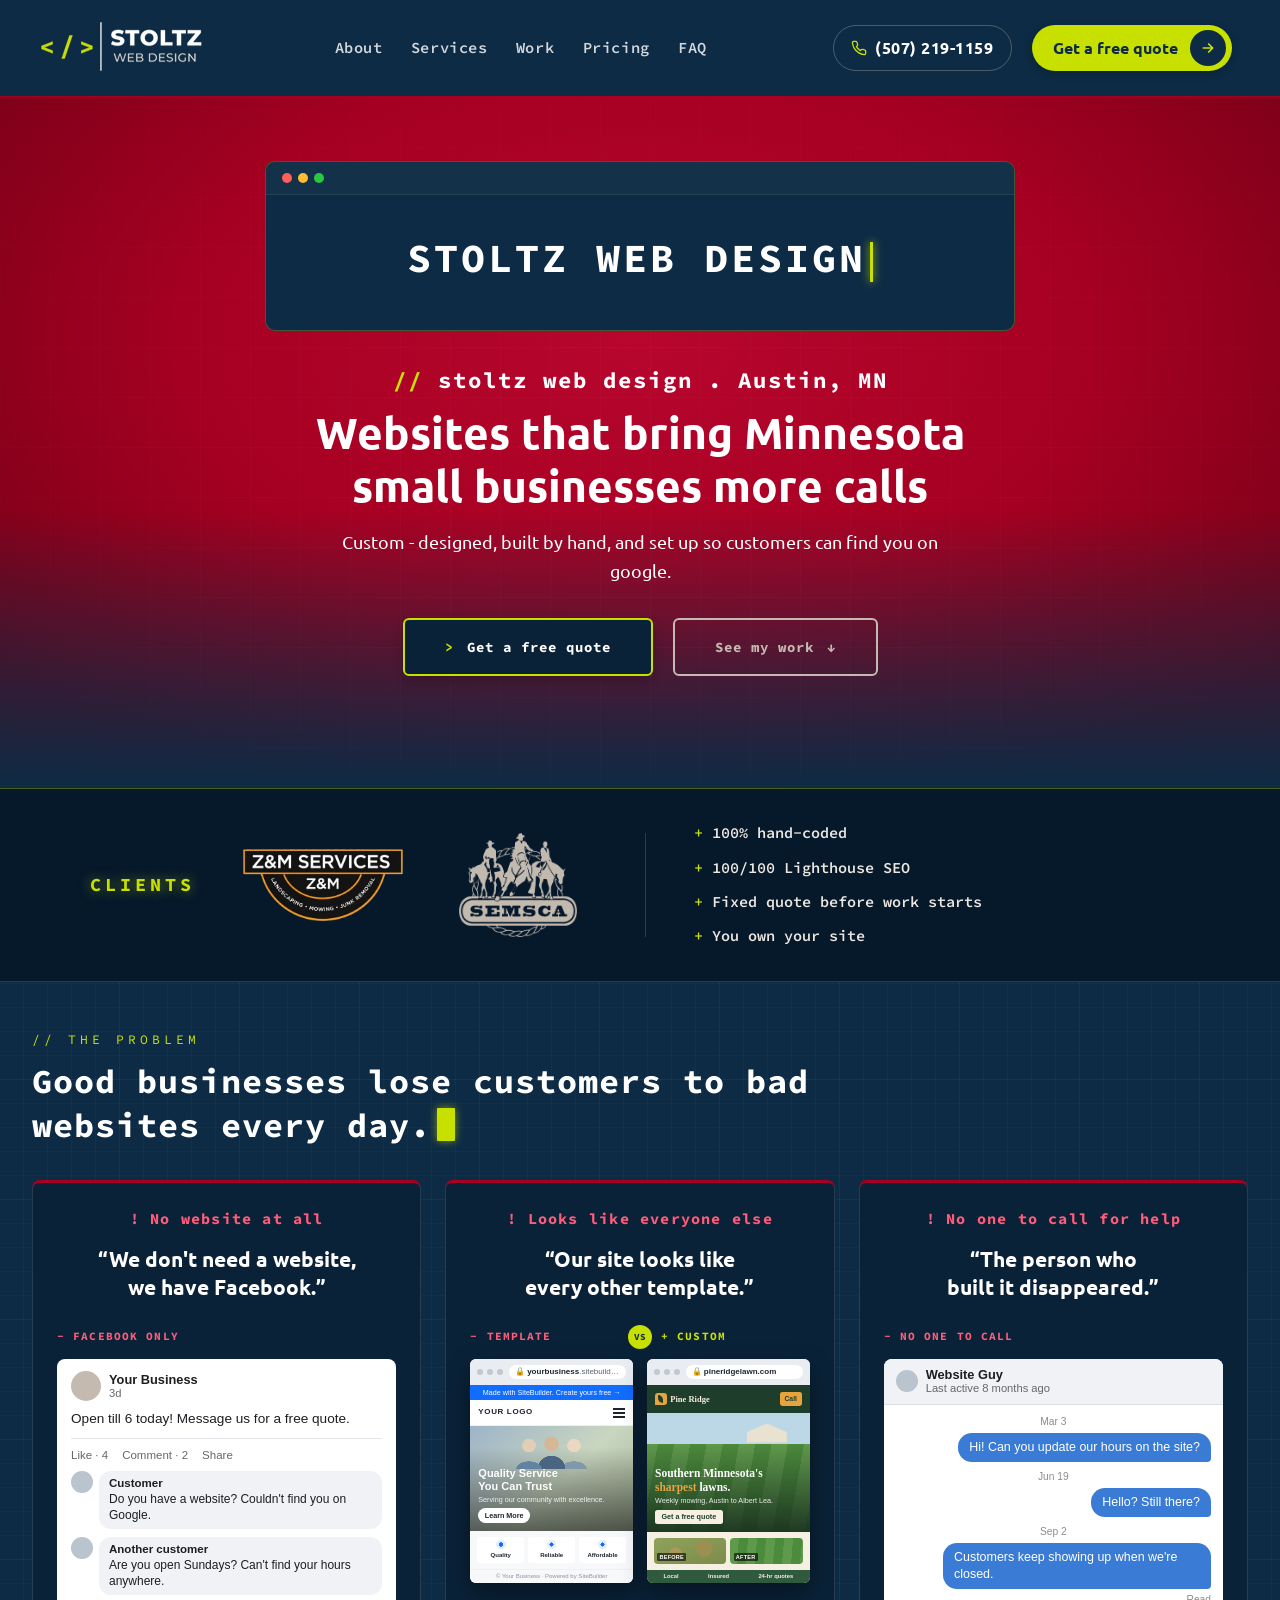
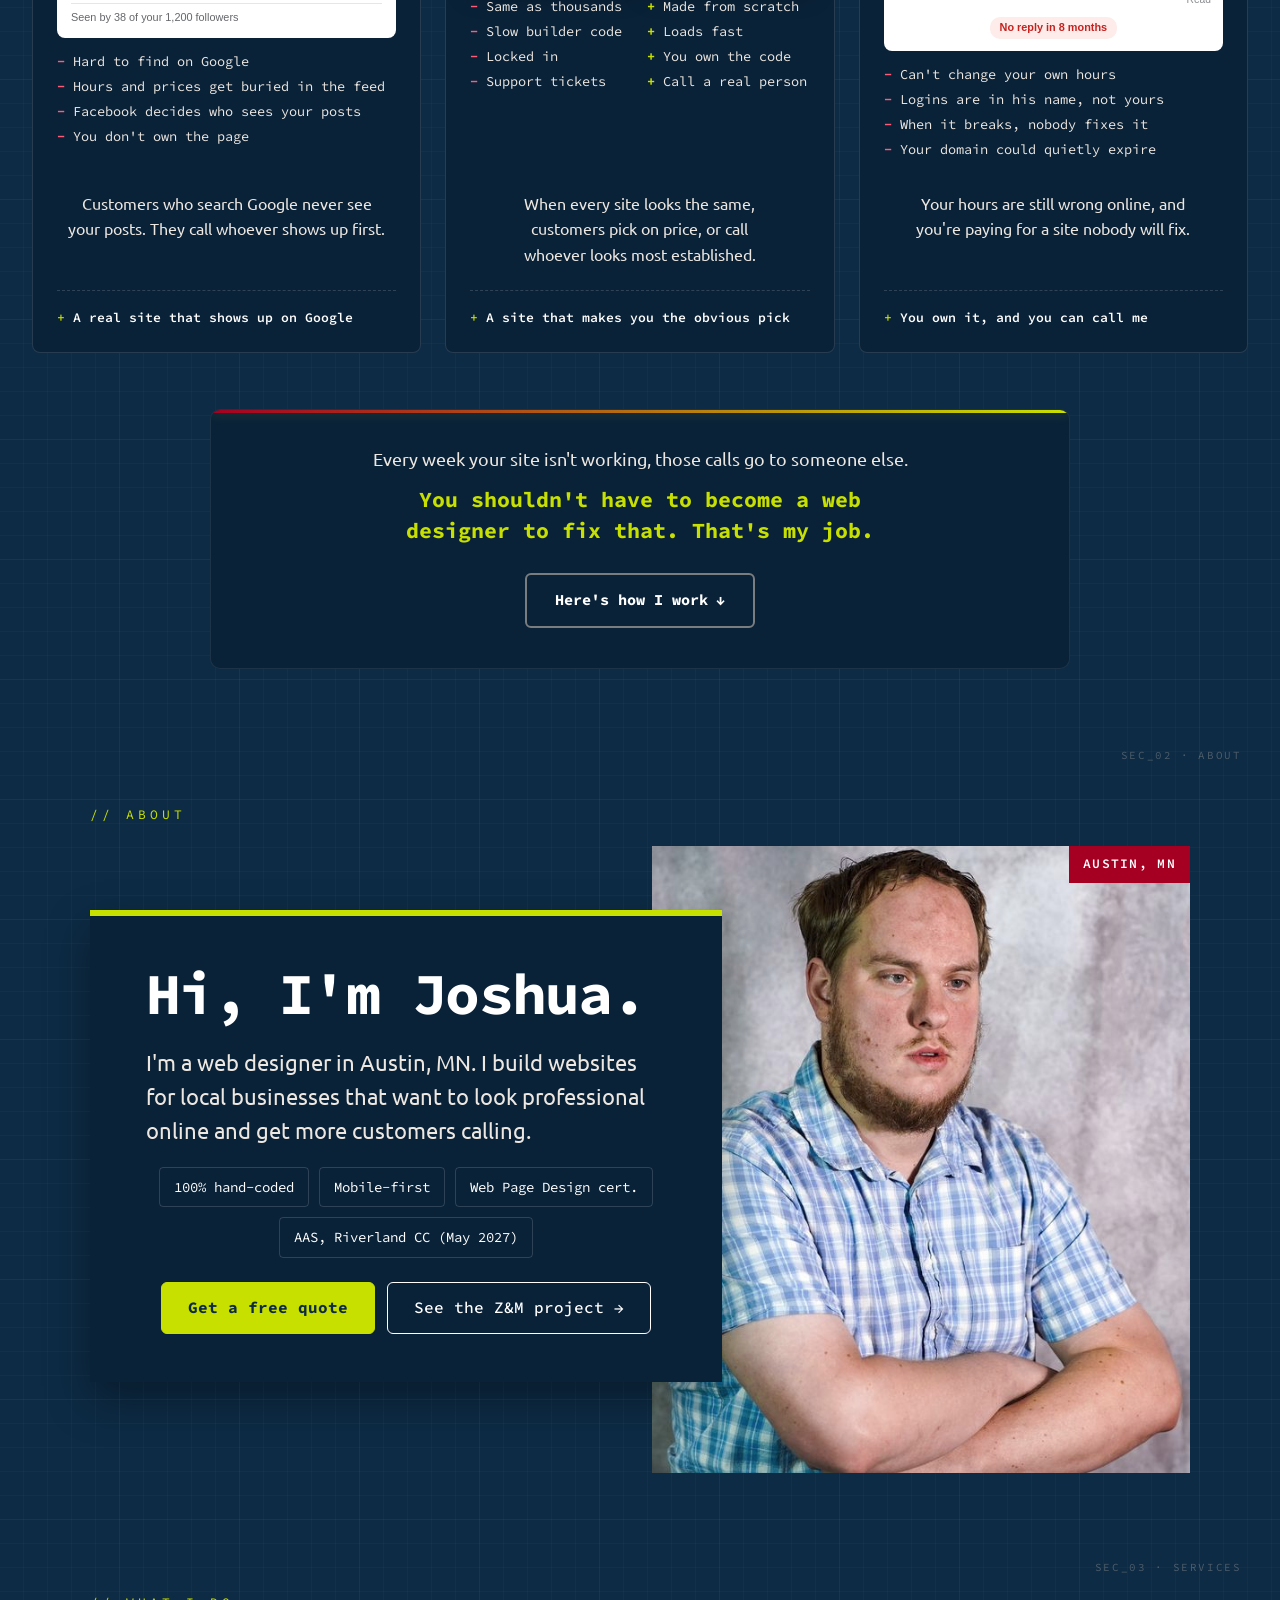
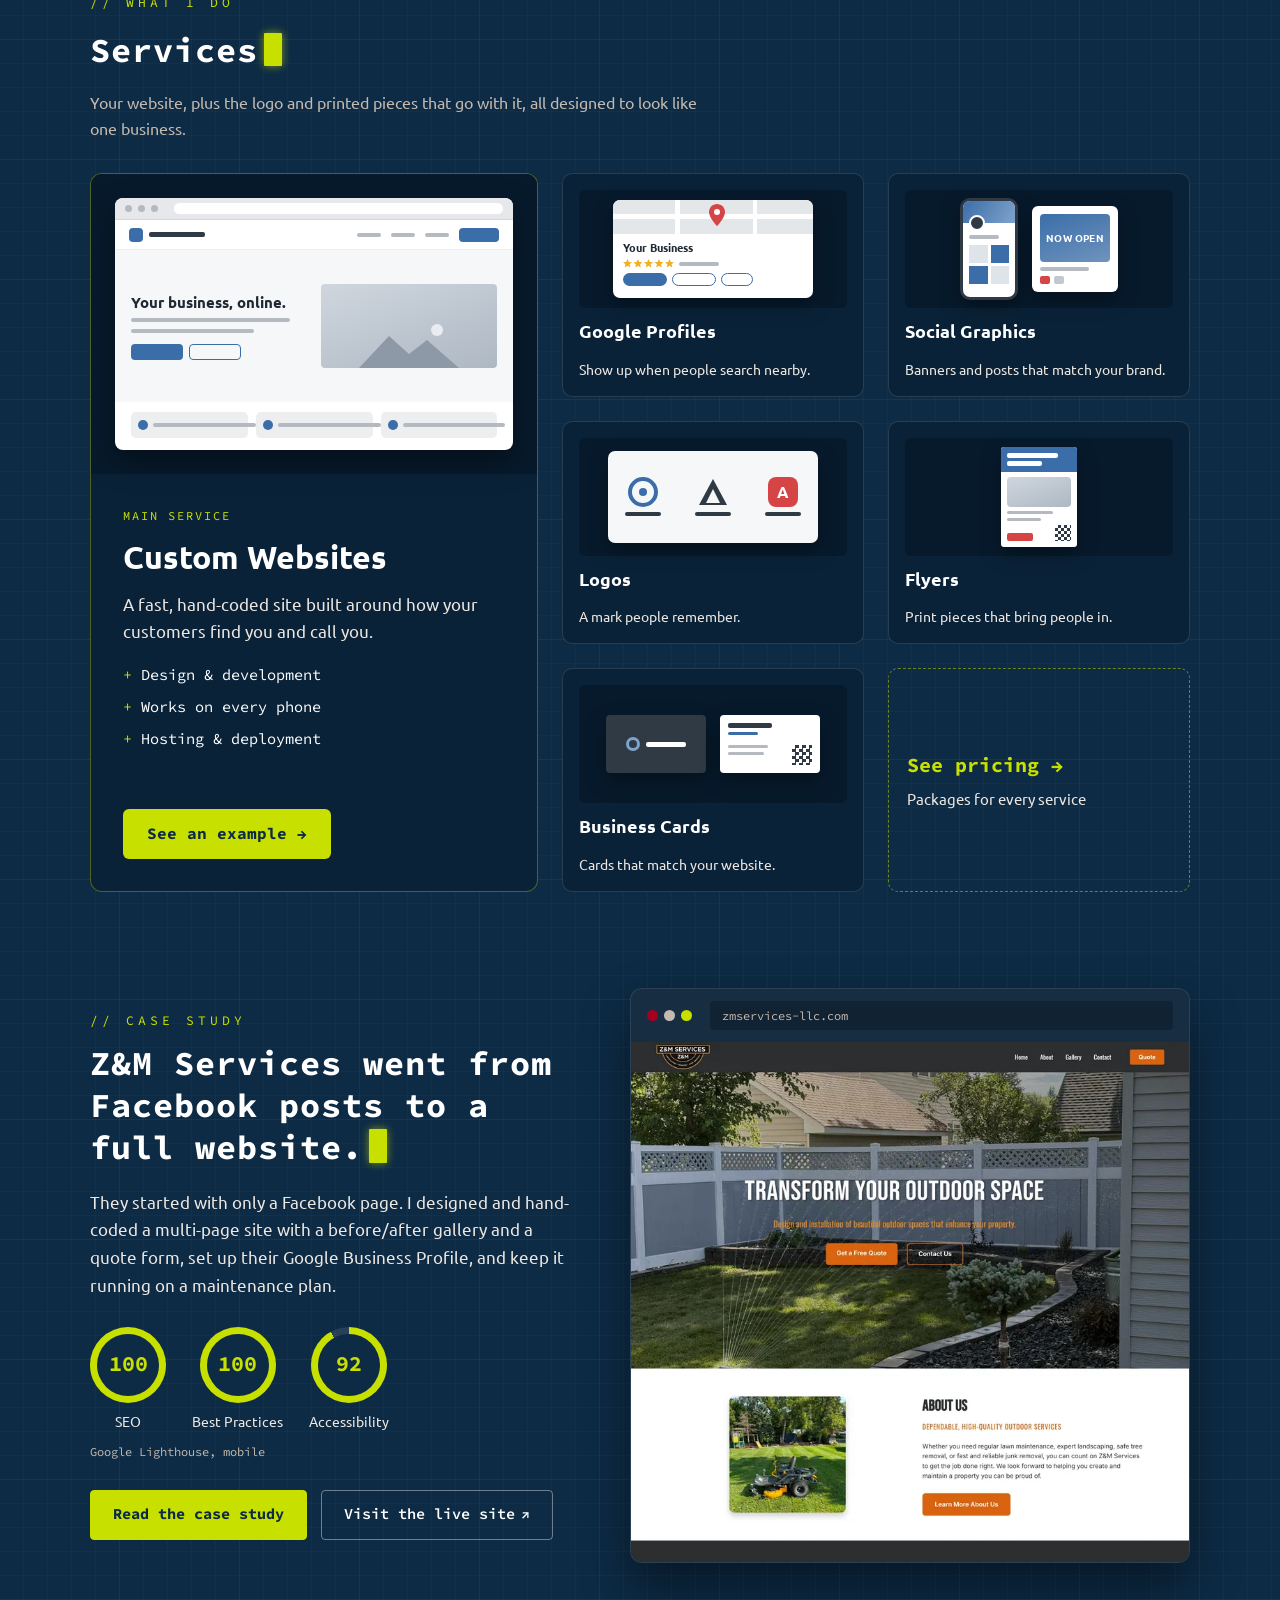
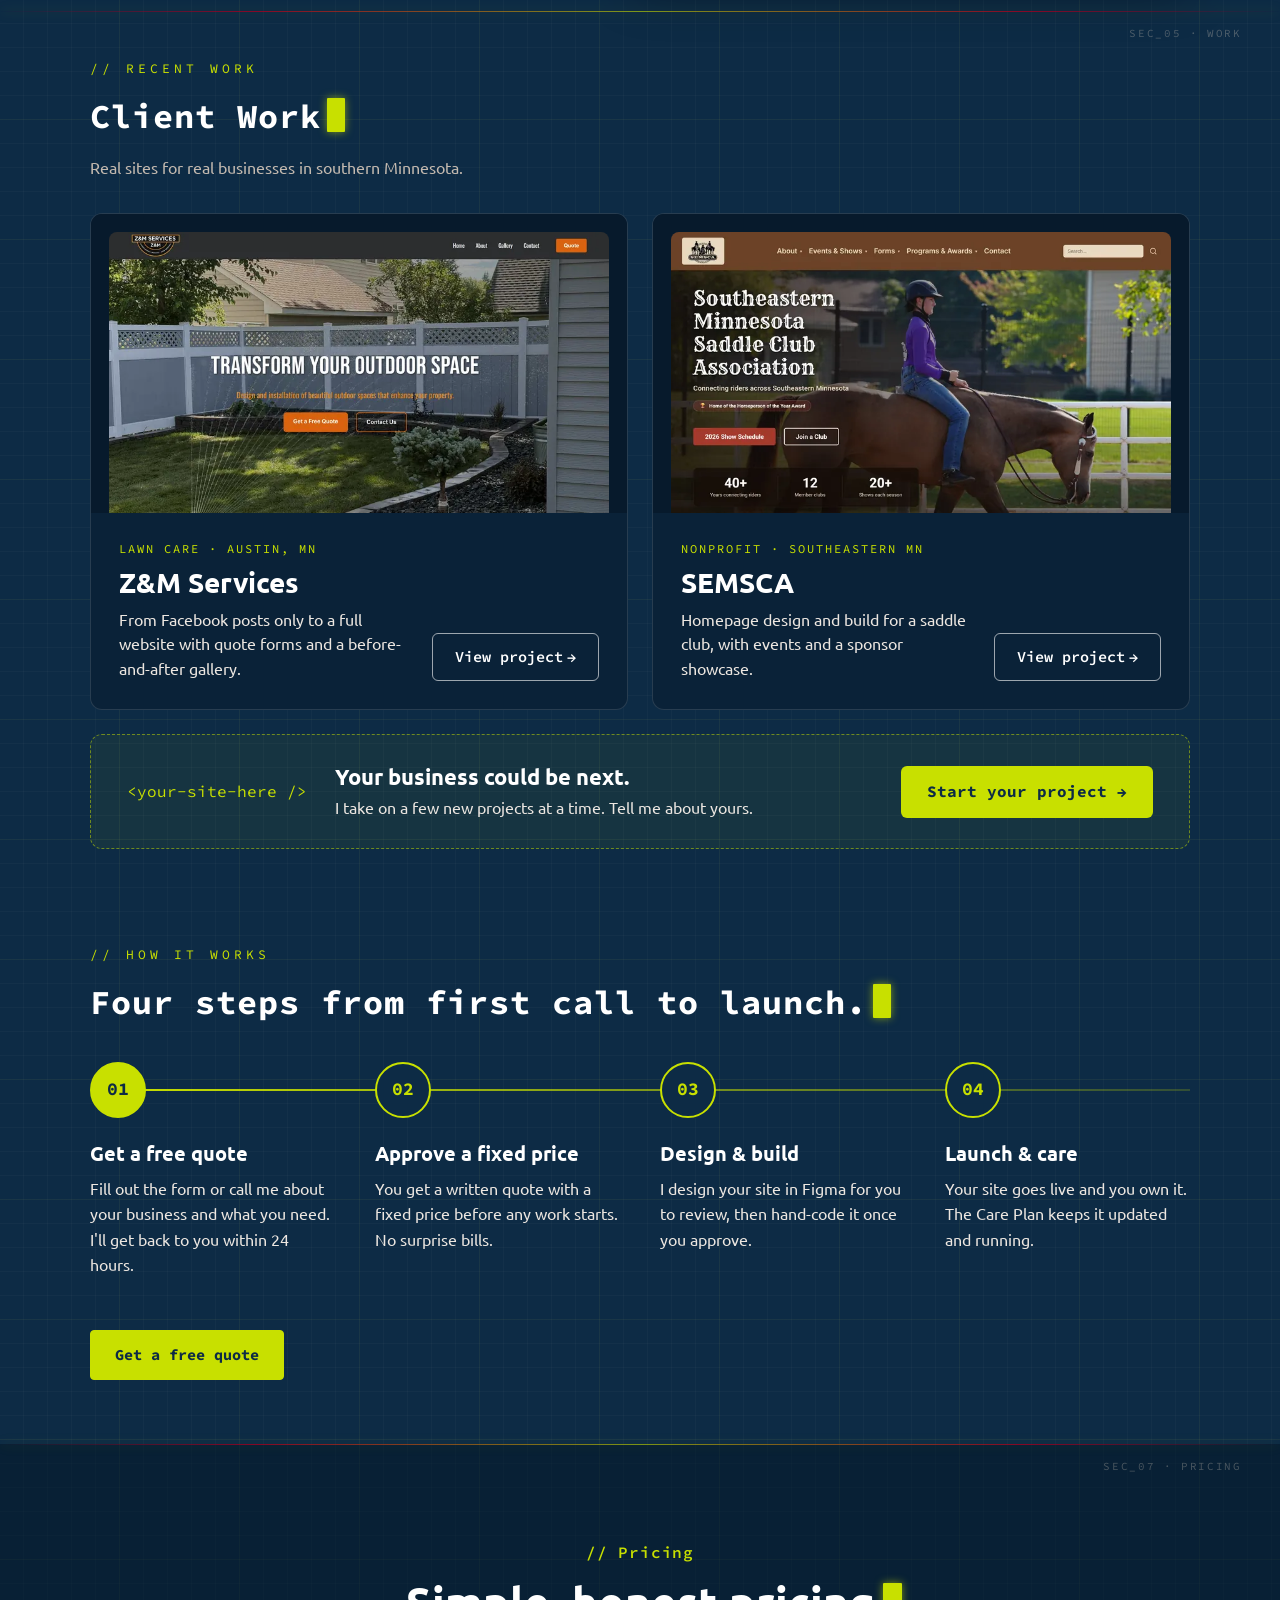
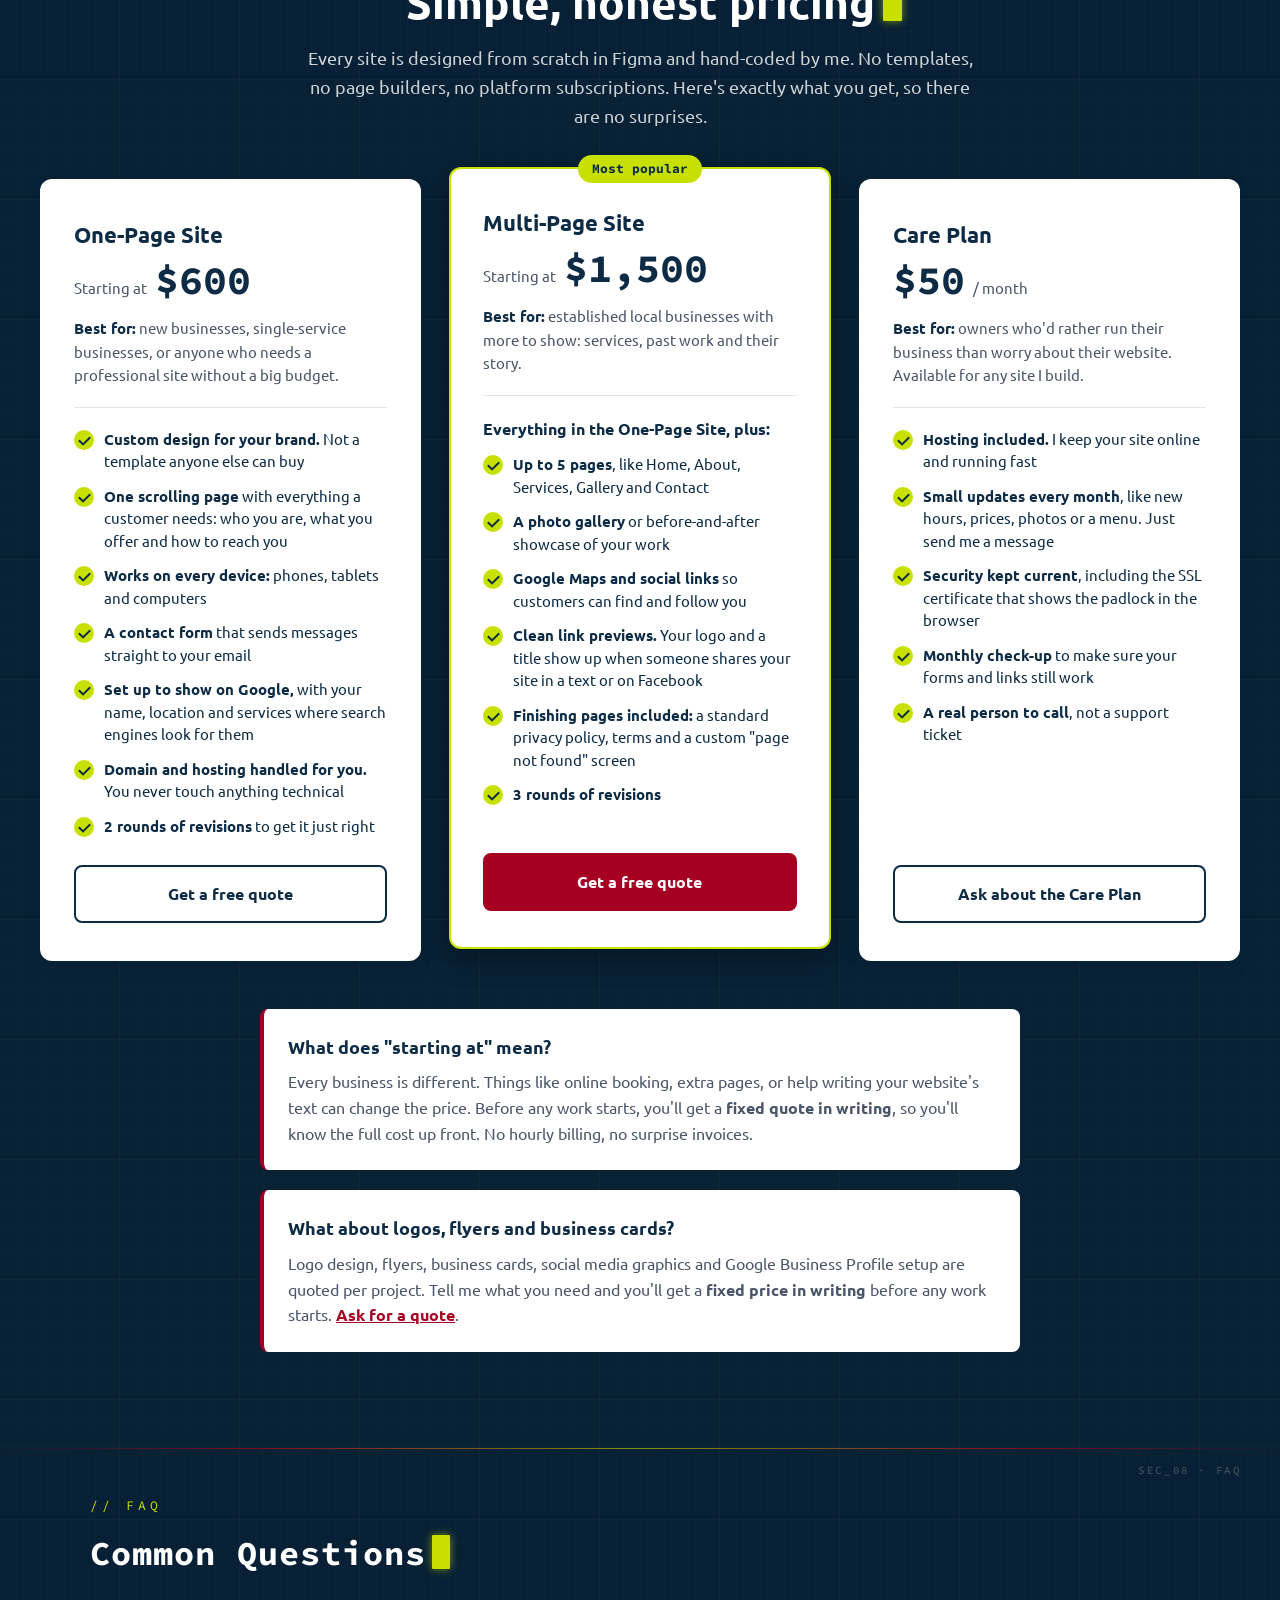
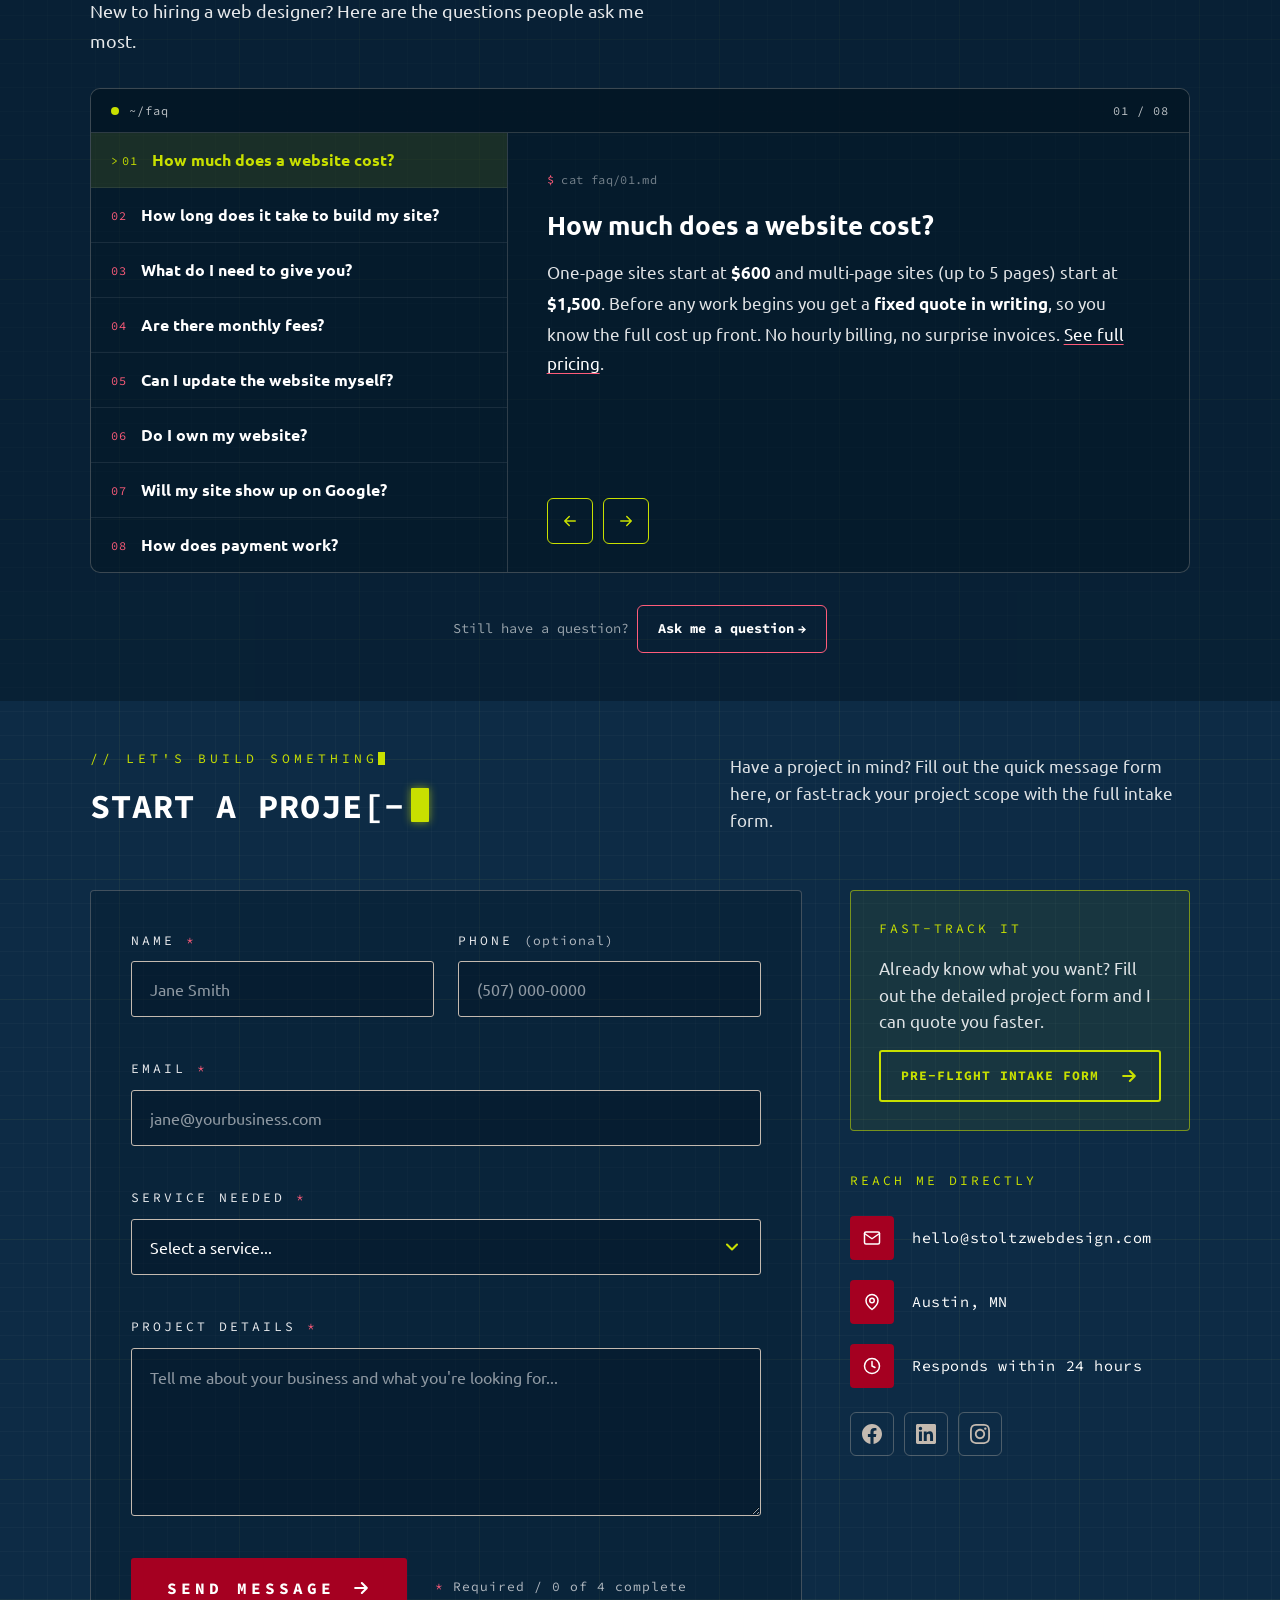
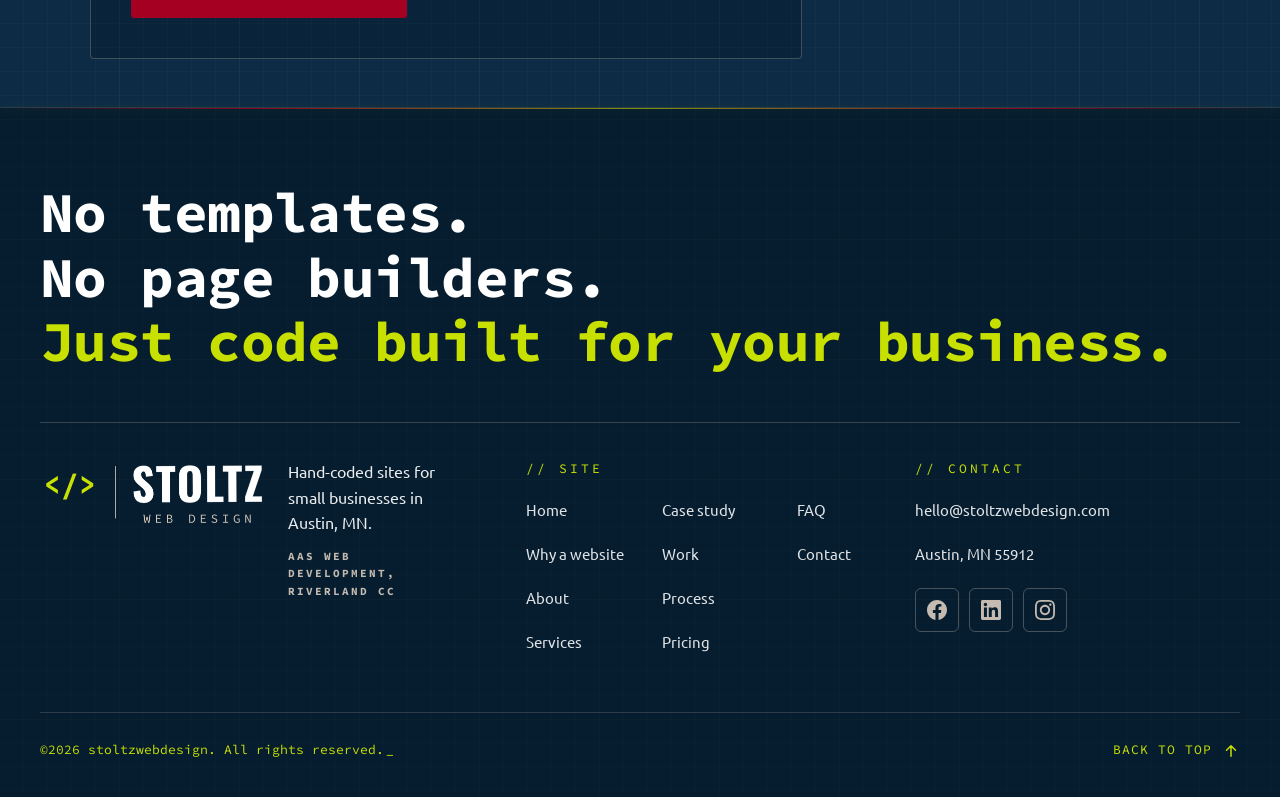
==== commit b064a30c: "Speed fixes: smaller About photo, lazy reCAPTCHA, inline icons, contrast" ====
--- a/index.html
+++ b/index.html
@@ -62,14 +62,11 @@
   <link rel="preload" href="https://fonts.googleapis.com/css2?family=Source+Code+Pro:wght@400;600&family=Ubuntu:wght@400;700&family=Playfair+Display:wght@700&display=swap" as="style" onload="this.onload=null;this.rel='stylesheet'">
   <noscript><link rel="stylesheet" href="https://fonts.googleapis.com/css2?family=Source+Code+Pro:wght@400;600&family=Ubuntu:wght@400;700&family=Playfair+Display:wght@700&display=swap"></noscript>
  
-  <!-- ===== Icons ===== -->
-  <link rel="preload" href="https://cdnjs.cloudflare.com/ajax/libs/font-awesome/6.4.2/css/all.min.css" as="style" onload="this.onload=null;this.rel='stylesheet'">
-  <noscript><link rel="stylesheet" href="https://cdnjs.cloudflare.com/ajax/libs/font-awesome/6.4.2/css/all.min.css"></noscript>
+  <!-- ===== Icons: inline SVGs in the page, no icon library to download ===== -->
   <link rel="icon" type="image/png" href="images/favicon.png">
   <link rel="apple-touch-icon" href="images/favicon.png">
 
-  <!-- ===== Google reCAPTCHA v3 (site key is public; the secret key lives in Formspree only) ===== -->
-  <script src="https://www.google.com/recaptcha/api.js?render=6LflMOQtAAAAACCQQO16reyTGxxkavxoKQ863CHY" async defer></script>
+  <!-- ===== Google reCAPTCHA v3: script.js loads it the first time someone clicks into the form ===== -->
  
   <link rel="stylesheet" href="css/style.min.css">
 </head>
@@ -150,7 +147,7 @@
        
 
       <div class="hero-cta">
-  <a href="client-questionnaire.html" class="btn-primary-custom"><span class="btn-prompt" aria-hidden="true">&gt;</span> Get a free quote</a>
+  <a href="#contact" class="btn-primary-custom"><span class="btn-prompt" aria-hidden="true">&gt;</span> Get a free quote</a>
 <a href="#work" class="btn-outline-custom">See my work <span class="btn-down" aria-hidden="true">&darr;</span></a>
 </div>
 
@@ -359,8 +356,11 @@
     <p class="about__eyebrow">// ABOUT</p>
 
     <figure class="about__photo">
-      <img src="images/joshua-2.jpg" alt="Joshua Stoltz, web designer in Austin, MN"
-           width="600" height="700" loading="lazy">
+      <img src="images/joshua-2-600.jpg"
+     srcset="images/joshua-2-600.jpg 600w, images/joshua-2-1200.jpg 1200w"
+     sizes="(max-width: 900px) 70vw, 560px"
+     alt="Joshua Stoltz, web designer in Austin, MN"
+     width="600" height="700" loading="lazy" decoding="async">
       <figcaption class="about__tag">AUSTIN, MN</figcaption>
     </figure>
 
@@ -999,8 +999,8 @@
 
         <!-- Previous / next (desktop reader only) -->
         <div class="faq-nav">
-          <button type="button" class="faq-nav-btn" data-step="-1" aria-label="Previous question"><i class="fa-solid fa-arrow-left" aria-hidden="true"></i></button>
-          <button type="button" class="faq-nav-btn" data-step="1" aria-label="Next question"><i class="fa-solid fa-arrow-right" aria-hidden="true"></i></button>
+          <button type="button" class="faq-nav-btn" data-step="-1" aria-label="Previous question"><svg class="icon" aria-hidden="true" viewBox="0 0 24 24" width="18" height="18" fill="none" stroke="currentColor" stroke-width="2" stroke-linecap="round" stroke-linejoin="round"><path d="M19 12H5M11 18l-6-6 6-6"/></svg></button>
+          <button type="button" class="faq-nav-btn" data-step="1" aria-label="Next question"><svg class="icon" aria-hidden="true" viewBox="0 0 24 24" width="18" height="18" fill="none" stroke="currentColor" stroke-width="2" stroke-linecap="round" stroke-linejoin="round"><path d="M5 12h14M13 6l6 6-6 6"/></svg></button>
         </div>
       </div><!-- /.faq-body -->
     </div><!-- /.faq-reader -->
@@ -1123,15 +1123,15 @@
           <h3 class="sp-kicker">Reach me directly</h3>
           <ul class="sp-contact-list" role="list">
             <li>
-              <span class="sp-icon" aria-hidden="true"><i class="fa-solid fa-envelope"></i></span>
+              <span class="sp-icon" aria-hidden="true"><svg class="icon" aria-hidden="true" viewBox="0 0 24 24" width="18" height="18" fill="none" stroke="currentColor" stroke-width="2" stroke-linecap="round" stroke-linejoin="round"><rect x="2" y="4" width="20" height="16" rx="2"/><path d="m22 6-10 7L2 6"/></svg></span>
               <a href="mailto:hello@stoltzwebdesign.com">hello@stoltzwebdesign.com</a>
             </li>
             <li>
-              <span class="sp-icon" aria-hidden="true"><i class="fa-solid fa-location-dot"></i></span>
+              <span class="sp-icon" aria-hidden="true"><svg class="icon" aria-hidden="true" viewBox="0 0 24 24" width="18" height="18" fill="none" stroke="currentColor" stroke-width="2" stroke-linecap="round" stroke-linejoin="round"><path d="M20 10c0 6-8 12-8 12s-8-6-8-12a8 8 0 0 1 16 0z"/><circle cx="12" cy="10" r="3"/></svg></span>
               <span>Austin, MN</span>
             </li>
             <li>
-              <span class="sp-icon" aria-hidden="true"><i class="fa-solid fa-clock"></i></span>
+              <span class="sp-icon" aria-hidden="true"><svg class="icon" aria-hidden="true" viewBox="0 0 24 24" width="18" height="18" fill="none" stroke="currentColor" stroke-width="2" stroke-linecap="round" stroke-linejoin="round"><circle cx="12" cy="12" r="10"/><path d="M12 6v6l4 2"/></svg></span>
               <span>Responds within 24 hours</span>
             </li>
           </ul>
@@ -1220,7 +1220,7 @@
     <!-- 6e. Bottom bar: copyright + back-to-top -->
     <div class="footer-bottom">
       <p>&copy;2026 stoltzwebdesign. All rights reserved.</p>
-      <a href="#top" class="footer-top-link">Back to top <i class="fa-solid fa-arrow-up" aria-hidden="true"></i></a>
+      <a href="#top" class="footer-top-link">Back to top <svg class="icon" aria-hidden="true" viewBox="0 0 24 24" width="18" height="18" fill="none" stroke="currentColor" stroke-width="2" stroke-linecap="round" stroke-linejoin="round"><path d="M12 19V5M6 11l6-6 6 6"/></svg></a>
     </div>
 
   </div>
